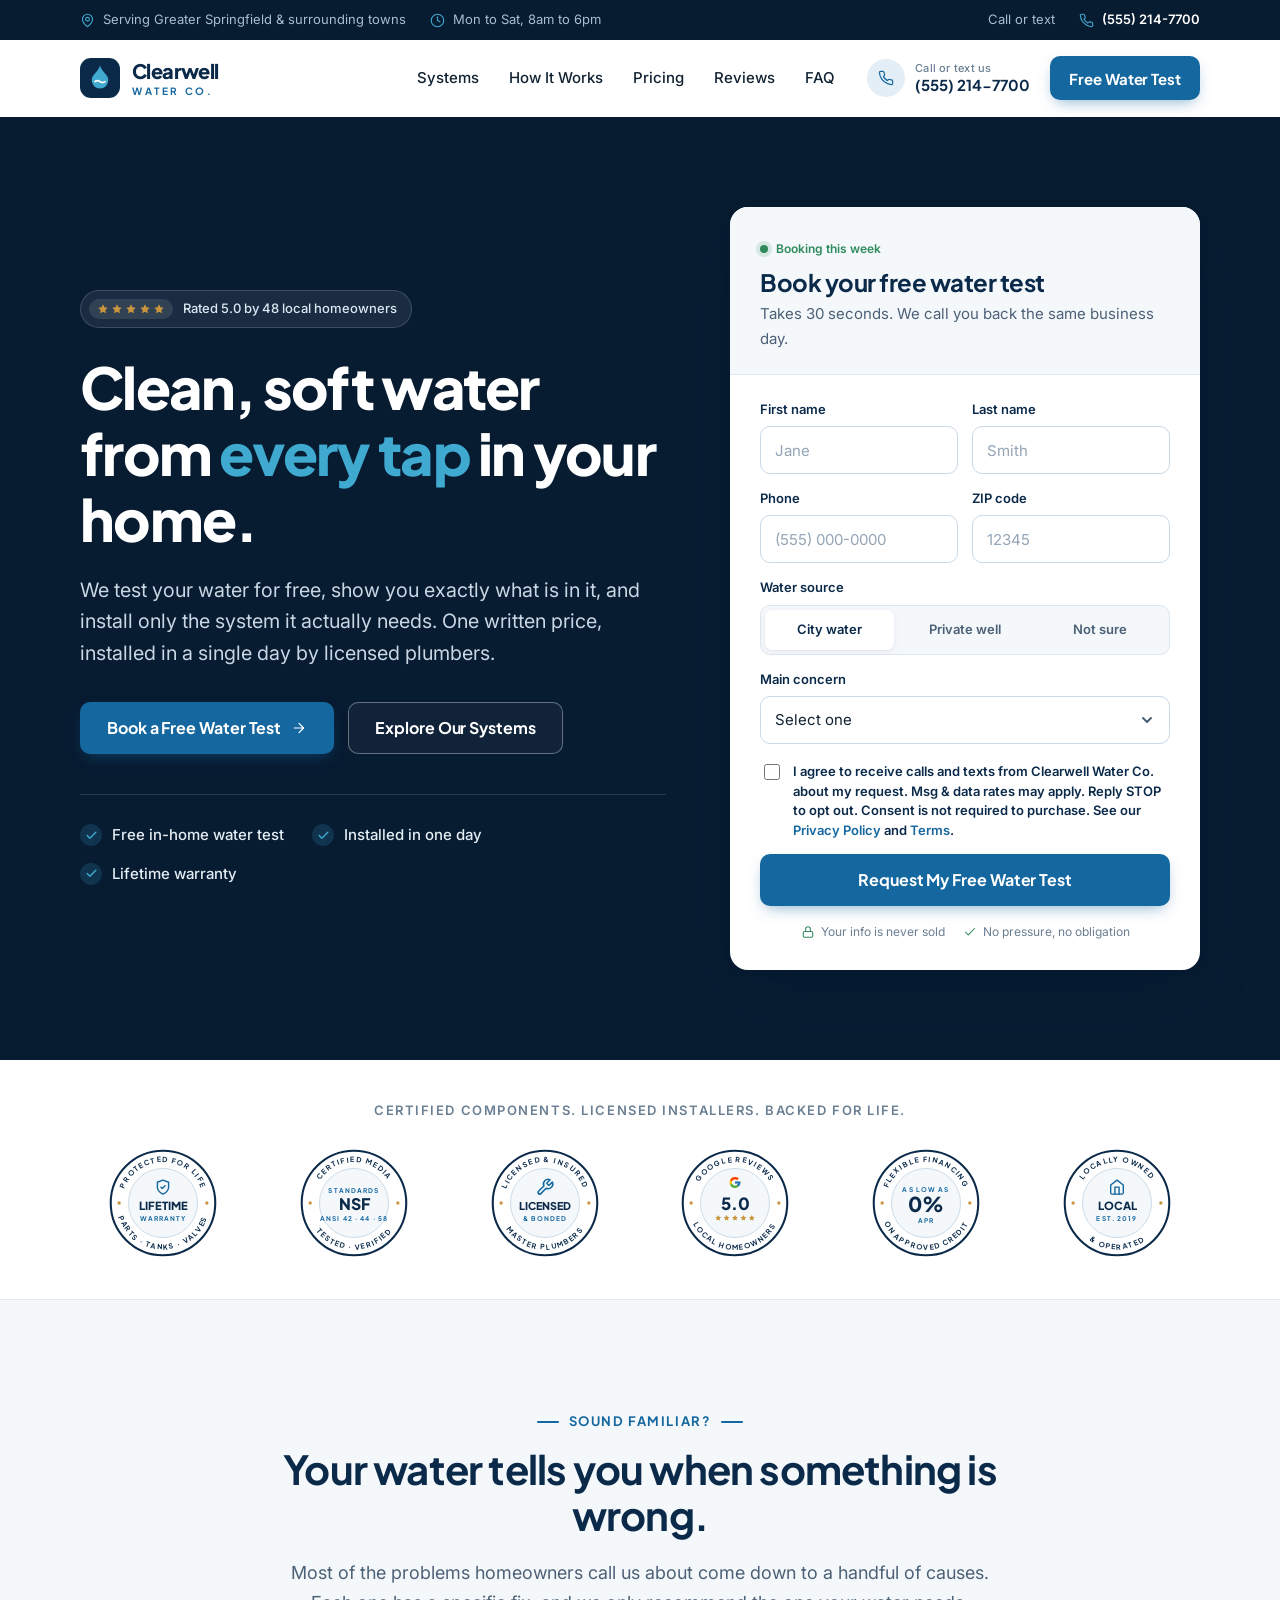
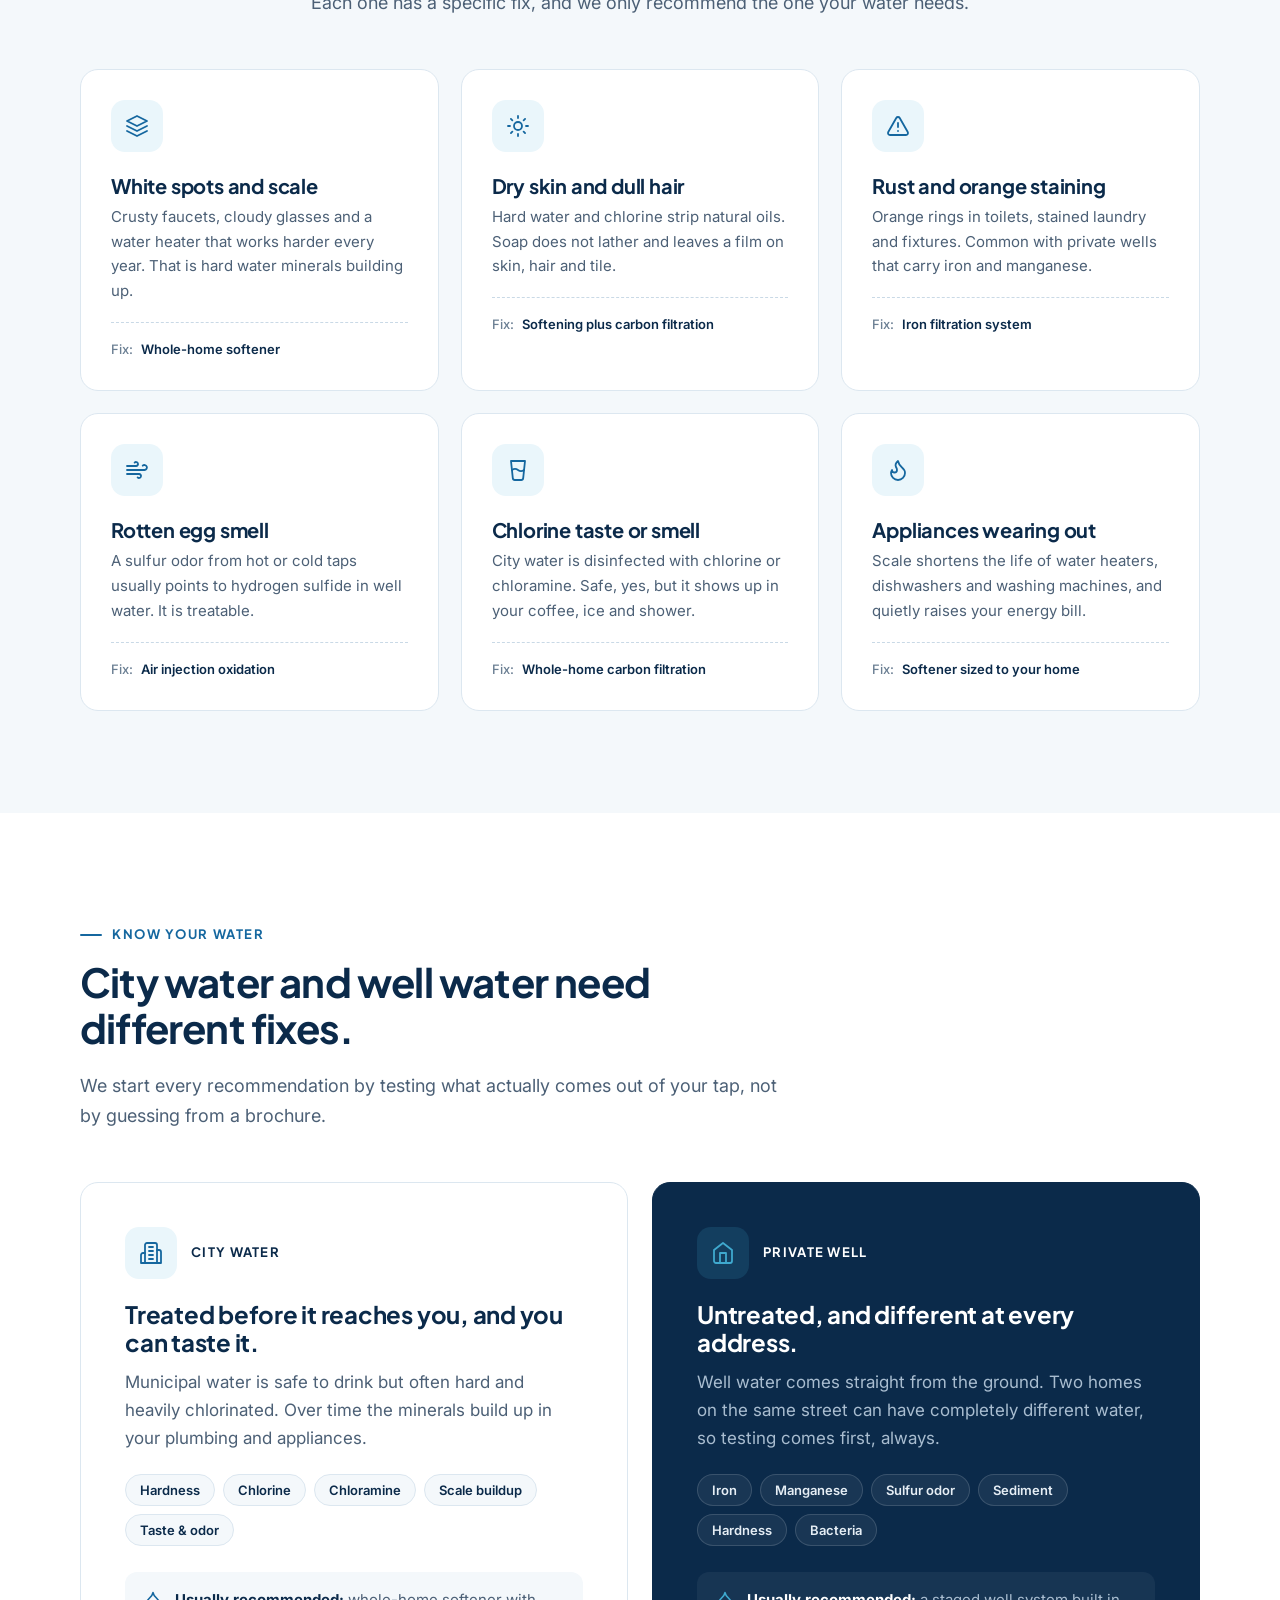
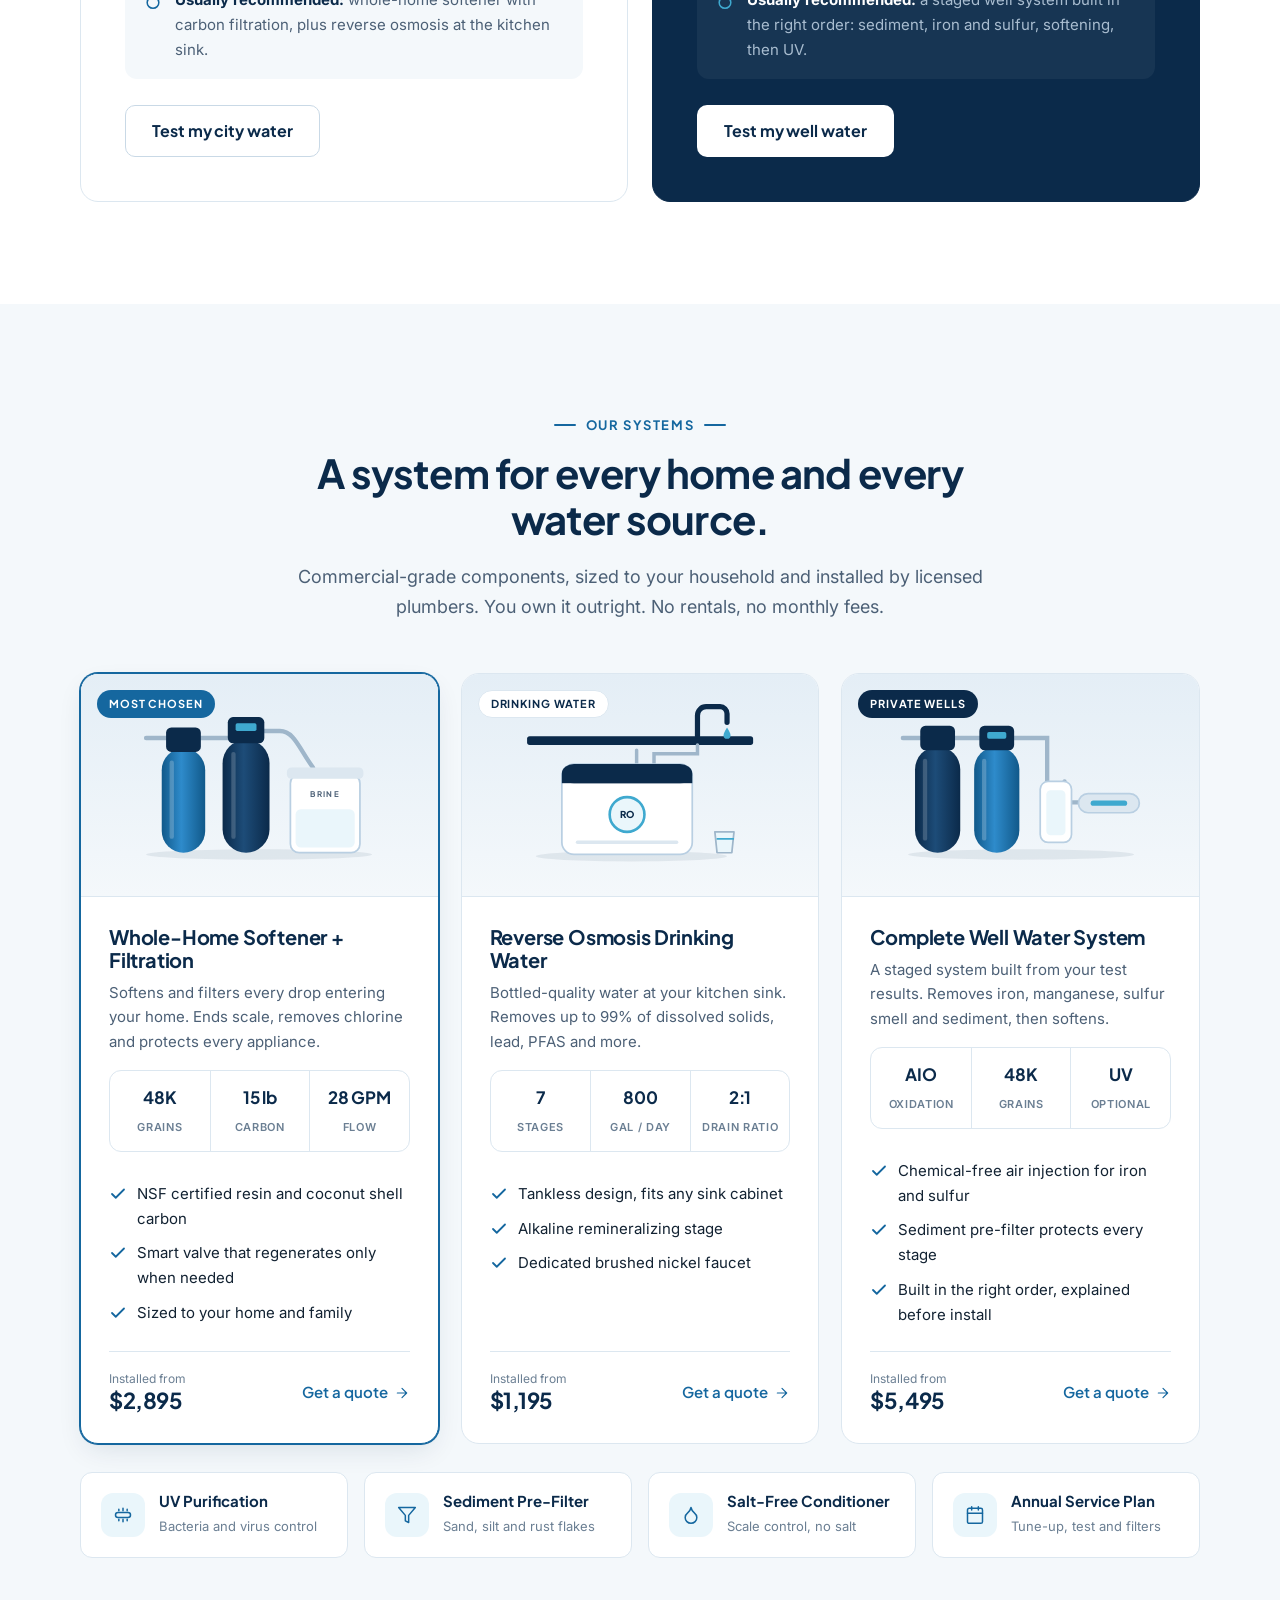
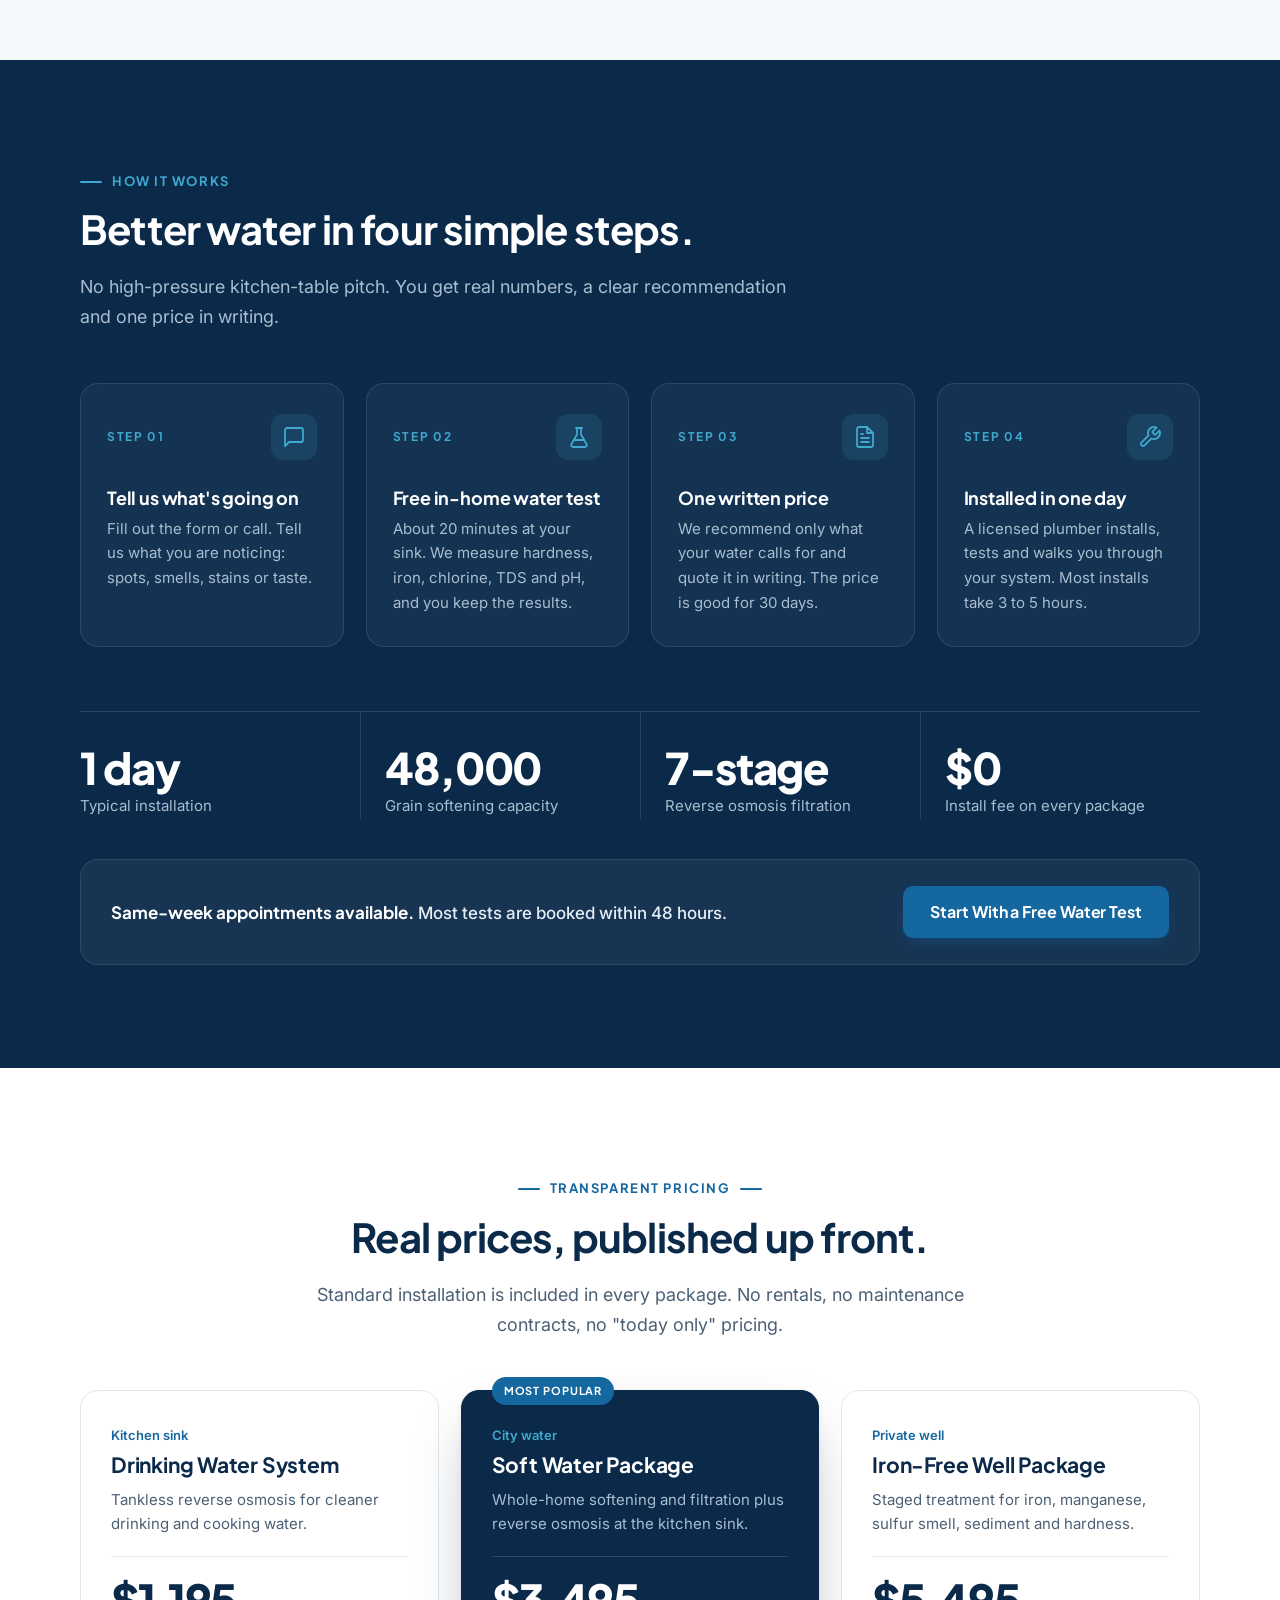
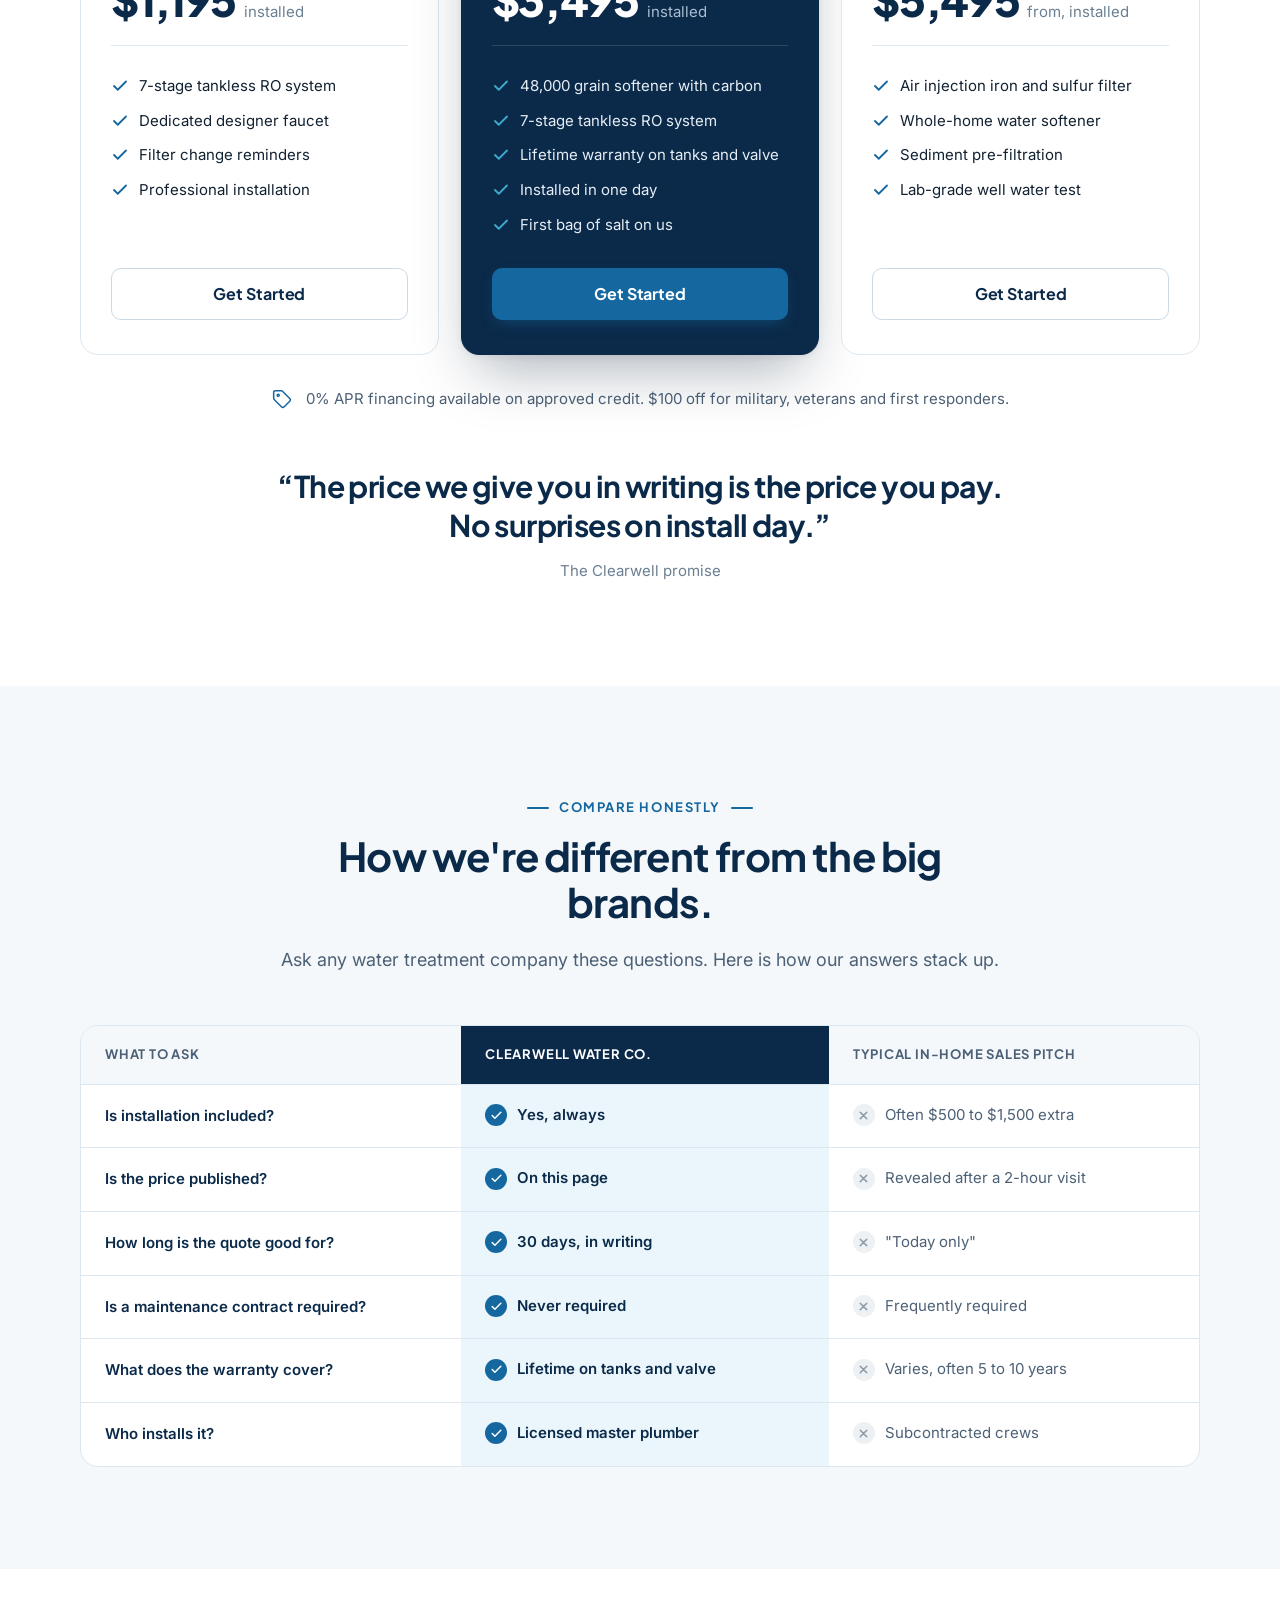
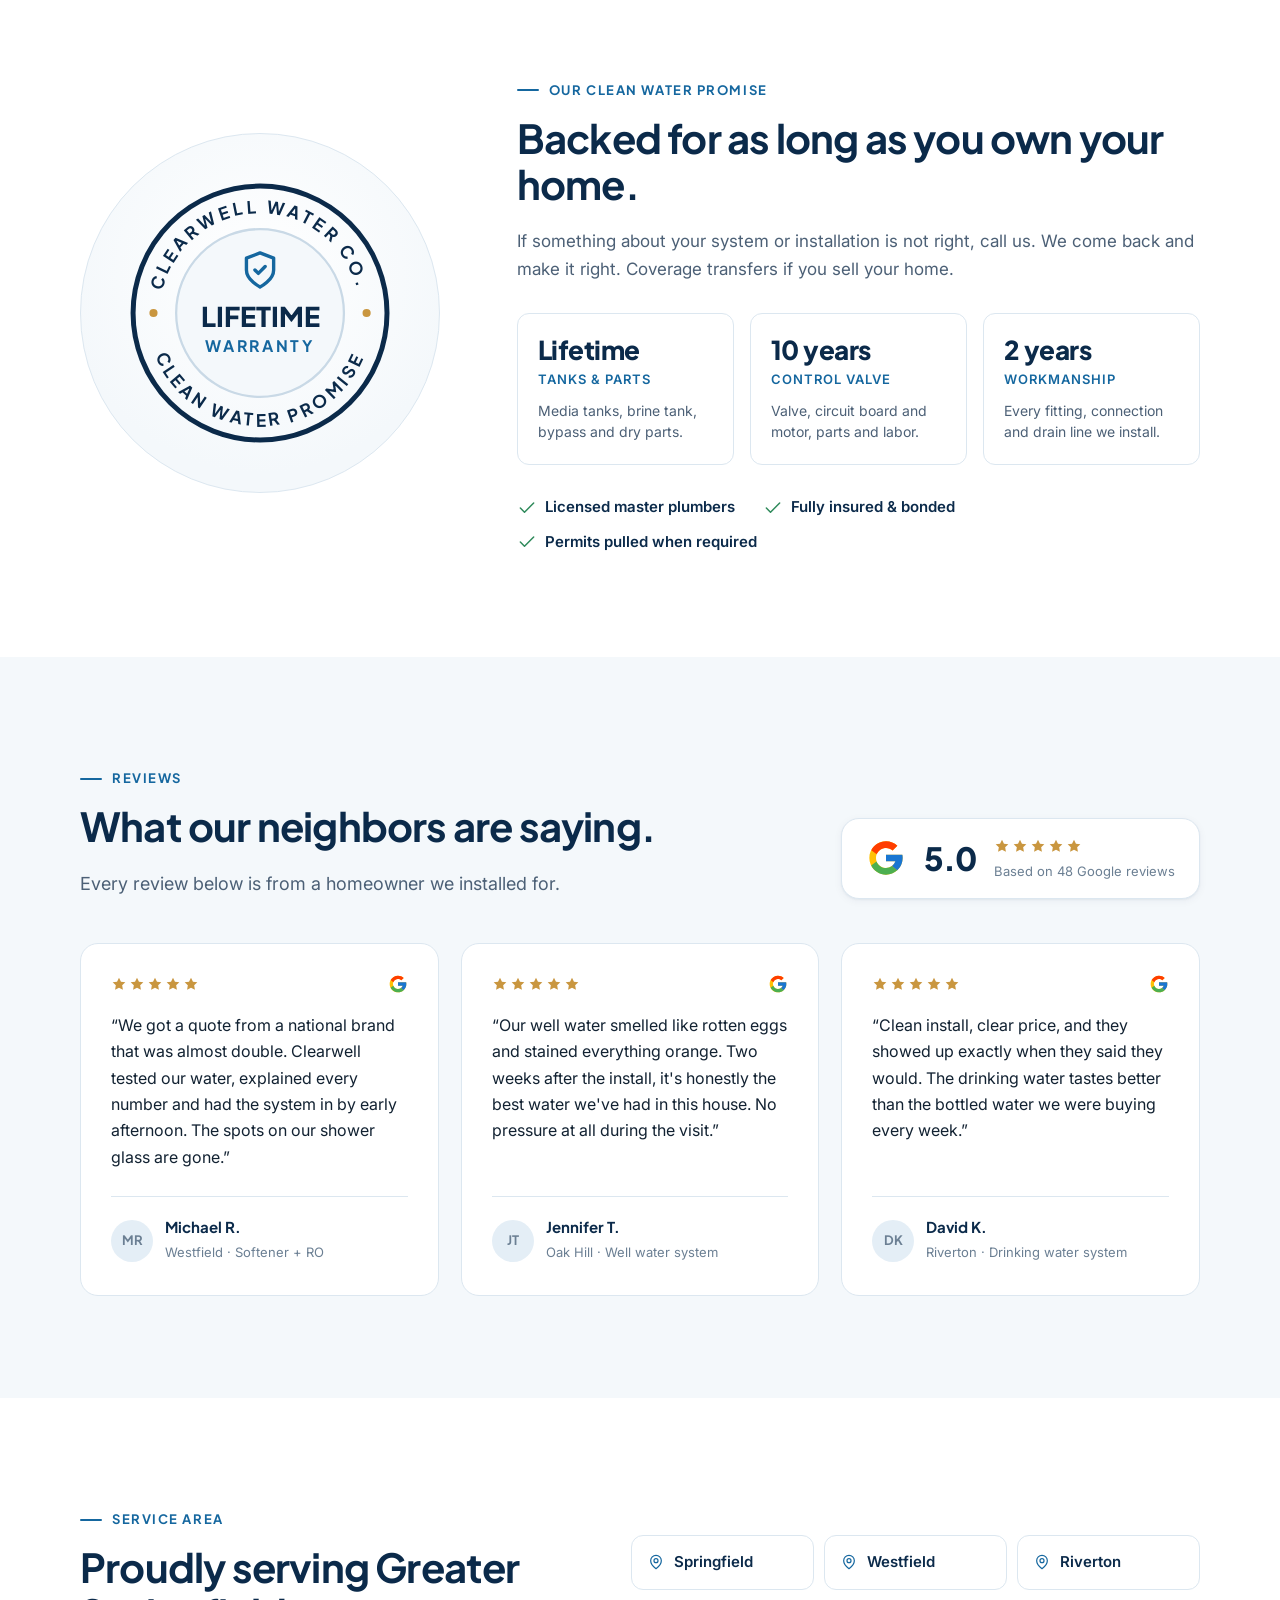
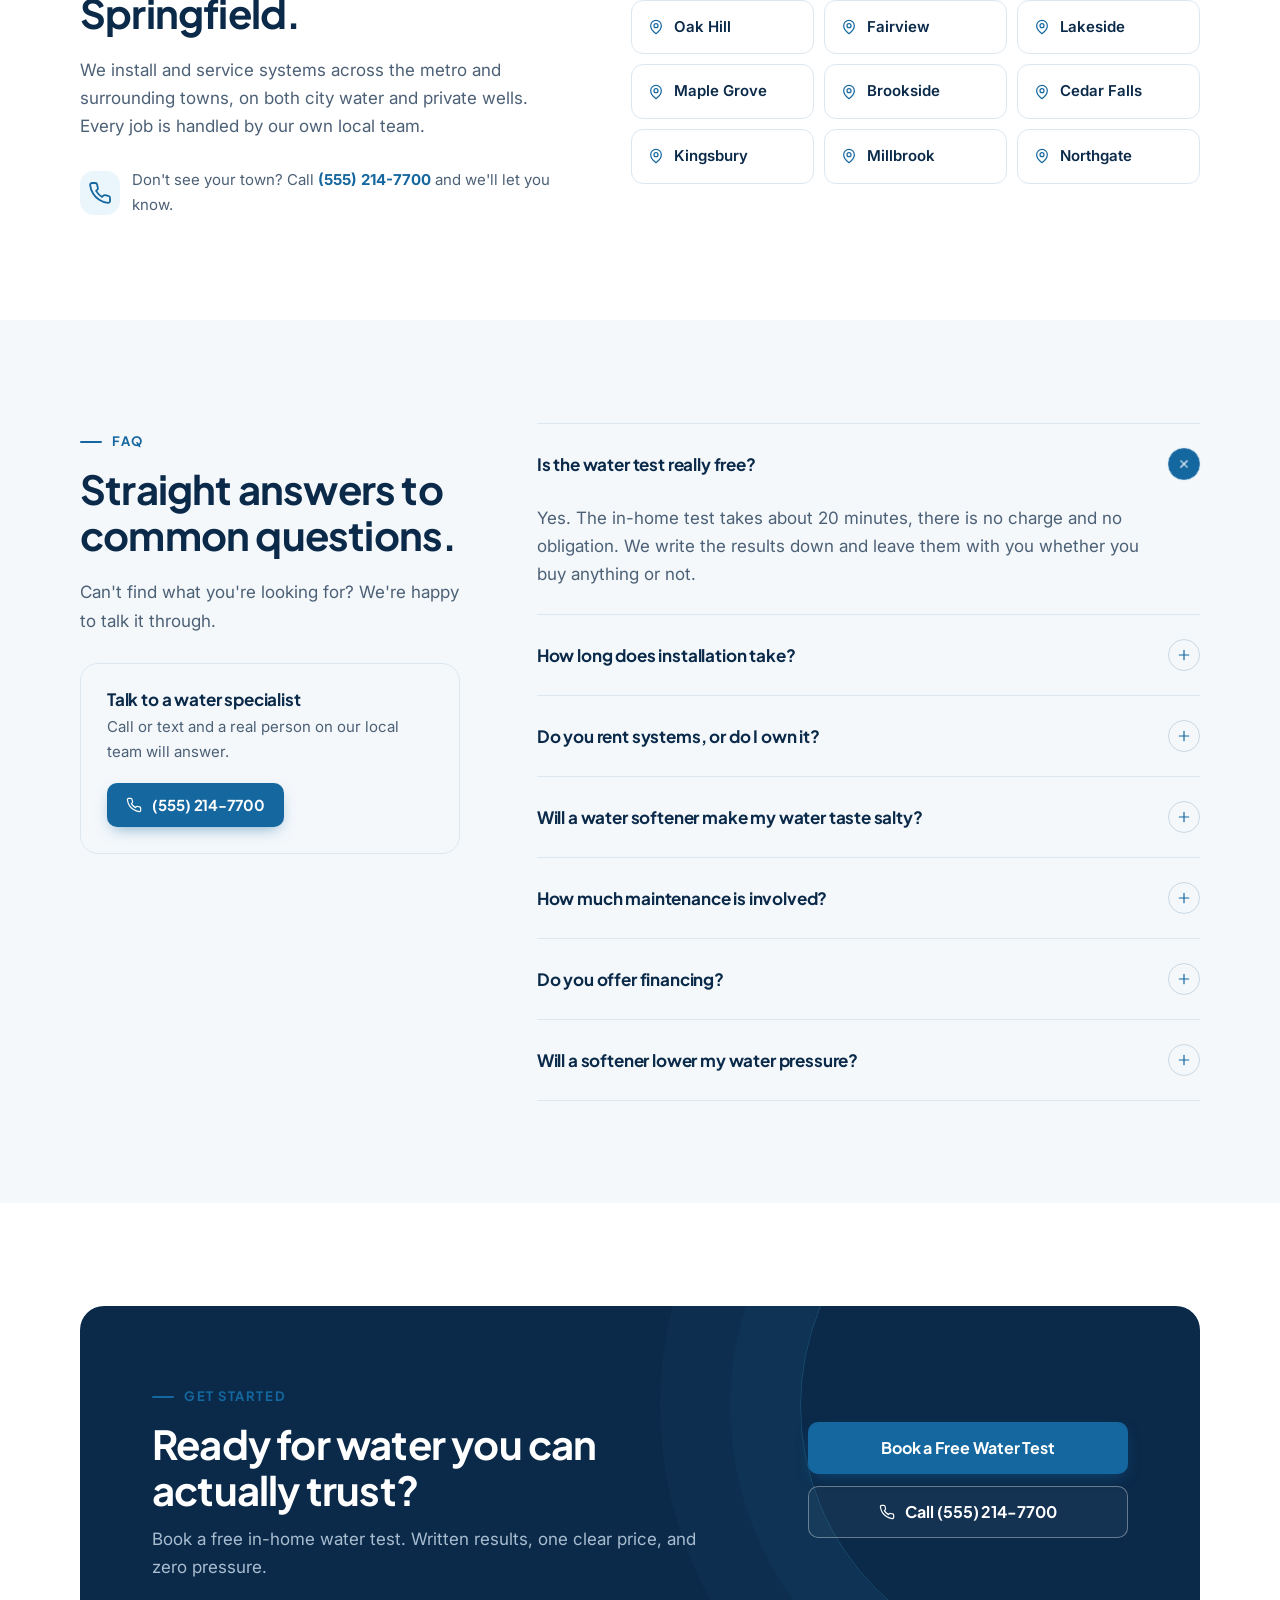
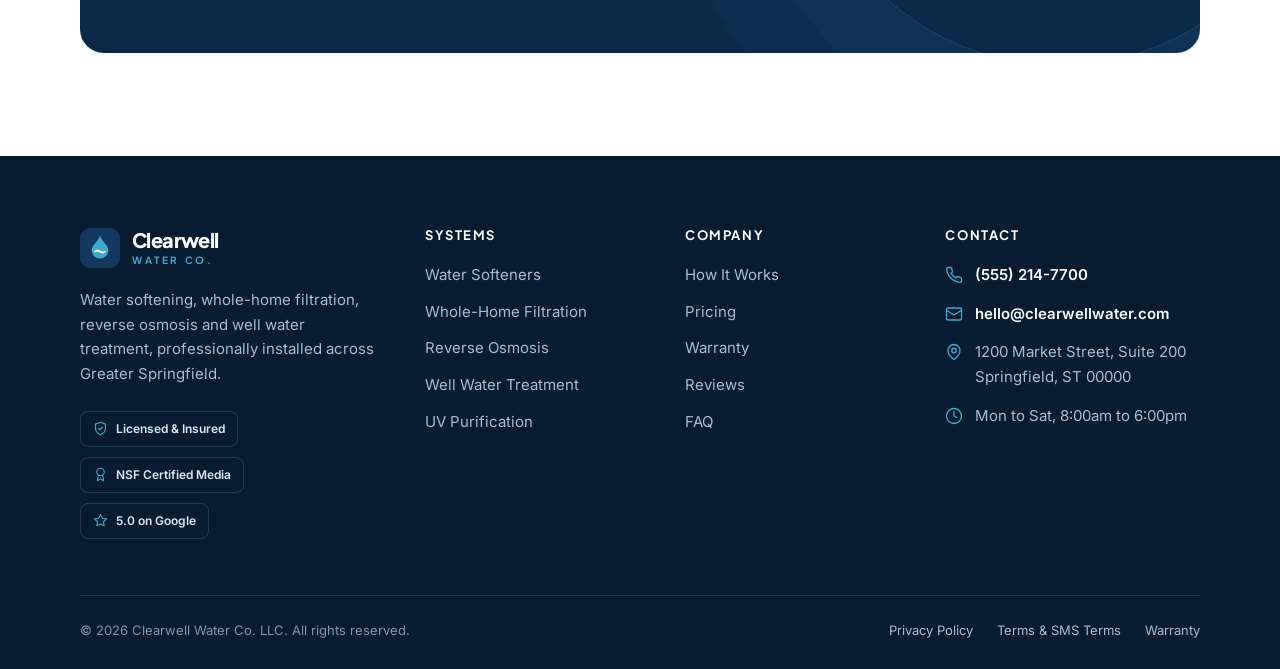
==== index.html @ 47262cfd "Initial build: water filtration company website Homepage with video background hero and lead form, c" ====
<!doctype html>
<html lang="en">
<head>
  <meta charset="utf-8">
  <meta name="viewport" content="width=device-width, initial-scale=1">
  <title>Clearwell Water Co. | Water Softeners &amp; Filtration in Greater Springfield</title>
  <meta name="description" content="Water softeners, whole-home filtration, reverse osmosis and well water treatment for Greater Springfield homes. Free in-home water test, one written price, installed in one day by licensed plumbers.">
  <meta name="theme-color" content="#0B2A4A">
  <link rel="icon" href="assets/img/favicon.svg" type="image/svg+xml">
  <meta property="og:title" content="Clearwell Water Co. | Clean, soft water for every tap">
  <meta property="og:description" content="Free in-home water test. One written price. Installed in one day by licensed plumbers.">
  <meta property="og:type" content="website">
  <link rel="preconnect" href="https://fonts.googleapis.com">
  <link rel="preconnect" href="https://fonts.gstatic.com" crossorigin>
  <link href="https://fonts.googleapis.com/css2?family=Inter:wght@400;500;600&family=Plus+Jakarta+Sans:wght@600;700;800&display=swap" rel="stylesheet">
  <link rel="preload" as="video" href="assets/video/hero.mp4" type="video/mp4">
  <link rel="stylesheet" href="assets/css/styles.css">
  <script type="application/ld+json">
  {
    "@context": "https://schema.org",
    "@type": "HomeAndConstructionBusiness",
    "name": "Clearwell Water Co.",
    "telephone": "+1-555-214-7700",
    "email": "hello@clearwellwater.com",
    "areaServed": "Greater Springfield",
    "openingHours": "Mo-Sa 08:00-18:00",
    "aggregateRating": { "@type": "AggregateRating", "ratingValue": "5.0", "reviewCount": "48" }
  }
  </script>
</head>
<body class="has-mobile-bar">

<!-- Icon sprite -->
<svg width="0" height="0" style="position:absolute" aria-hidden="true">
  <defs>
    <path id="arc-top" d="M 16 60 A 44 44 0 0 1 104 60"/>
    <path id="arc-bot" d="M 10 60 A 50 50 0 0 0 110 60"/>
    <linearGradient id="g-navy" x1="0" x2="1"><stop offset="0" stop-color="#0B2A4A"/><stop offset=".45" stop-color="#1D4C78"/><stop offset="1" stop-color="#0B2A4A"/></linearGradient>
    <linearGradient id="g-blue" x1="0" x2="1"><stop offset="0" stop-color="#11598A"/><stop offset=".45" stop-color="#2E8BCB"/><stop offset="1" stop-color="#11598A"/></linearGradient>
  </defs>
  <symbol id="i-phone" viewBox="0 0 24 24"><path d="M22 16.92v3a2 2 0 0 1-2.18 2 19.79 19.79 0 0 1-8.63-3.07 19.5 19.5 0 0 1-6-6 19.79 19.79 0 0 1-3.07-8.67A2 2 0 0 1 4.11 2h3a2 2 0 0 1 2 1.72c.13.96.36 1.9.7 2.81a2 2 0 0 1-.45 2.11L8.09 9.91a16 16 0 0 0 6 6l1.27-1.27a2 2 0 0 1 2.11-.45c.91.34 1.85.57 2.81.7A2 2 0 0 1 22 16.92z"/></symbol>
  <symbol id="i-check" viewBox="0 0 24 24"><path d="M20 6 9 17l-5-5"/></symbol>
  <symbol id="i-x" viewBox="0 0 24 24"><path d="M18 6 6 18M6 6l12 12"/></symbol>
  <symbol id="i-plus" viewBox="0 0 24 24"><path d="M12 5v14M5 12h14"/></symbol>
  <symbol id="i-arrow" viewBox="0 0 24 24"><path d="M5 12h14M12 5l7 7-7 7"/></symbol>
  <symbol id="i-menu" viewBox="0 0 24 24"><path d="M4 7h16M4 12h16M4 17h16"/></symbol>
  <symbol id="i-shield" viewBox="0 0 24 24"><path d="M12 22s8-4 8-10V5l-8-3-8 3v7c0 6 8 10 8 10z"/><path d="m9 12 2 2 4-4"/></symbol>
  <symbol id="i-lock" viewBox="0 0 24 24"><rect x="4" y="11" width="16" height="10" rx="2"/><path d="M8 11V7a4 4 0 0 1 8 0v4"/></symbol>
  <symbol id="i-droplet" viewBox="0 0 24 24"><path d="M12 22a7 7 0 0 0 7-7c0-2-1-3.9-3-5.5s-3.5-4-4-6.5c-.5 2.5-2 4.9-4 6.5S5 13 5 15a7 7 0 0 0 7 7z"/></symbol>
  <symbol id="i-star" viewBox="0 0 24 24"><path d="M12 2.5l2.94 5.96 6.56.95-4.75 4.63 1.12 6.54L12 17.5l-5.87 3.08 1.12-6.54L2.5 9.41l6.56-.95L12 2.5z"/></symbol>
  <symbol id="i-pin" viewBox="0 0 24 24"><path d="M20 10c0 6-8 12-8 12s-8-6-8-12a8 8 0 0 1 16 0z"/><circle cx="12" cy="10" r="3"/></symbol>
  <symbol id="i-clock" viewBox="0 0 24 24"><circle cx="12" cy="12" r="10"/><path d="M12 6v6l4 2"/></symbol>
  <symbol id="i-mail" viewBox="0 0 24 24"><rect x="2" y="4" width="20" height="16" rx="2"/><path d="m22 7-8.97 5.7a1.94 1.94 0 0 1-2.06 0L2 7"/></symbol>
  <symbol id="i-layers" viewBox="0 0 24 24"><path d="m12 2 10 5-10 5L2 7l10-5z"/><path d="m2 17 10 5 10-5"/><path d="m2 12 10 5 10-5"/></symbol>
  <symbol id="i-sun" viewBox="0 0 24 24"><circle cx="12" cy="12" r="4"/><path d="M12 2v2M12 20v2M4.93 4.93l1.41 1.41M17.66 17.66l1.41 1.41M2 12h2M20 12h2M6.34 17.66l-1.41 1.41M19.07 4.93l-1.41 1.41"/></symbol>
  <symbol id="i-alert" viewBox="0 0 24 24"><path d="m21.73 18-8-14a2 2 0 0 0-3.48 0l-8 14A2 2 0 0 0 4 21h16a2 2 0 0 0 1.73-3z"/><path d="M12 9v4M12 17h.01"/></symbol>
  <symbol id="i-wind" viewBox="0 0 24 24"><path d="M17.7 7.7a2.5 2.5 0 1 1 1.8 4.3H2"/><path d="M9.6 4.6A2 2 0 1 1 11 8H2"/><path d="M12.6 19.4A2 2 0 1 0 14 16H2"/></symbol>
  <symbol id="i-glass" viewBox="0 0 24 24"><path d="M15.2 22H8.8a2 2 0 0 1-2-1.79L5 3h14l-1.81 17.21A2 2 0 0 1 15.2 22z"/><path d="M6 12a5 5 0 0 1 6 0 5 5 0 0 0 6 0"/></symbol>
  <symbol id="i-flame" viewBox="0 0 24 24"><path d="M8.5 14.5A2.5 2.5 0 0 0 11 12c0-1.38-.5-2-1-3-1.07-2.14-.22-4.05 2-6 .5 2.5 2 4.9 4 6.5 2 1.6 3 3.5 3 5.5a7 7 0 1 1-14 0c0-1.15.43-2.29 1-3a2.5 2.5 0 0 0 2.5 2.5z"/></symbol>
  <symbol id="i-building" viewBox="0 0 24 24"><path d="M6 22V4a2 2 0 0 1 2-2h8a2 2 0 0 1 2 2v18z"/><path d="M6 12H4a2 2 0 0 0-2 2v8h4M18 9h2a2 2 0 0 1 2 2v11h-4"/><path d="M10 6h4M10 10h4M10 14h4M10 18h4"/></symbol>
  <symbol id="i-home" viewBox="0 0 24 24"><path d="m3 9 9-7 9 7v11a2 2 0 0 1-2 2H5a2 2 0 0 1-2-2z"/><path d="M9 22V12h6v10"/></symbol>
  <symbol id="i-flask" viewBox="0 0 24 24"><path d="M9 3h6M10 3v6.5L4.5 19a2 2 0 0 0 1.7 3h11.6a2 2 0 0 0 1.7-3L14 9.5V3"/><path d="M7 15h10"/></symbol>
  <symbol id="i-file" viewBox="0 0 24 24"><path d="M14 2H6a2 2 0 0 0-2 2v16a2 2 0 0 0 2 2h12a2 2 0 0 0 2-2V8z"/><path d="M14 2v6h6M16 13H8M16 17H8M10 9H8"/></symbol>
  <symbol id="i-wrench" viewBox="0 0 24 24"><path d="M14.7 6.3a1 1 0 0 0 0 1.4l1.6 1.6a1 1 0 0 0 1.4 0l3.77-3.77a6 6 0 0 1-7.94 7.94l-6.91 6.91a2.12 2.12 0 0 1-3-3l6.91-6.91a6 6 0 0 1 7.94-7.94l-3.76 3.76z"/></symbol>
  <symbol id="i-chat" viewBox="0 0 24 24"><path d="M21 15a2 2 0 0 1-2 2H7l-4 4V5a2 2 0 0 1 2-2h14a2 2 0 0 1 2 2z"/></symbol>
  <symbol id="i-uv" viewBox="0 0 24 24"><rect x="3" y="9" width="18" height="6" rx="3"/><path d="M7 5v2M12 4v3M17 5v2M7 17v2M12 17v3M17 17v2"/></symbol>
  <symbol id="i-filter" viewBox="0 0 24 24"><path d="M22 3H2l8 9.46V19l4 2v-8.54L22 3z"/></symbol>
  <symbol id="i-calendar" viewBox="0 0 24 24"><rect x="3" y="4" width="18" height="18" rx="2"/><path d="M16 2v4M8 2v4M3 10h18"/></symbol>
  <symbol id="i-tag" viewBox="0 0 24 24"><path d="M12.59 2.59A2 2 0 0 0 11.17 2H4a2 2 0 0 0-2 2v7.17a2 2 0 0 0 .59 1.42l8.7 8.7a2.43 2.43 0 0 0 3.42 0l6.58-6.58a2.43 2.43 0 0 0 0-3.42z"/><circle cx="7.5" cy="7.5" r="1.2"/></symbol>
  <symbol id="i-award" viewBox="0 0 24 24"><circle cx="12" cy="8" r="6"/><path d="M15.48 12.89 17 22l-5-3-5 3 1.52-9.11"/></symbol>
  <symbol id="g-logo" viewBox="0 0 48 48"><path fill="#FFC107" d="M43.6 20.08H42V20H24v8h11.3c-1.65 4.66-6.08 8-11.3 8-6.63 0-12-5.37-12-12s5.37-12 12-12c3.06 0 5.84 1.15 7.96 3.04l5.66-5.66C34.05 6.05 29.27 4 24 4 12.95 4 4 12.95 4 24s8.95 20 20 20 20-8.95 20-20c0-1.34-.14-2.65-.39-3.92z"/><path fill="#FF3D00" d="m6.31 14.69 6.57 4.82C14.66 15.11 18.96 12 24 12c3.06 0 5.84 1.15 7.96 3.04l5.66-5.66C34.05 6.05 29.27 4 24 4 16.32 4 9.66 8.34 6.31 14.69z"/><path fill="#4CAF50" d="M24 44c5.17 0 9.86-1.98 13.41-5.19l-6.19-5.24A11.91 11.91 0 0 1 24 36c-5.2 0-9.62-3.32-11.28-7.95l-6.52 5.03C9.5 39.56 16.23 44 24 44z"/><path fill="#1976D2" d="M43.6 20.08H42V20H24v8h11.3a12.04 12.04 0 0 1-4.09 5.57l6.19 5.24C36.97 39.2 44 34 44 24c0-1.34-.14-2.65-.39-3.92z"/></symbol>
</svg>

<a class="skip-link" href="#main">Skip to content</a>

<!-- Top bar -->
<div class="topbar">
  <div class="wrap">
    <div class="topbar-items">
      <span class="topbar-item"><svg class="icon"><use href="#i-pin"/></svg>Serving Greater Springfield &amp; surrounding towns</span>
      <span class="topbar-item hide-sm"><svg class="icon"><use href="#i-clock"/></svg>Mon to Sat, 8am to 6pm</span>
    </div>
    <div class="topbar-items">
      <span class="topbar-item hide-sm">Call or text</span>
      <a class="topbar-item" href="tel:+15552147700"><svg class="icon"><use href="#i-phone"/></svg>(555) 214-7700</a>
    </div>
  </div>
</div>

<!-- Header -->
<header class="header">
  <div class="wrap">
    <a class="logo" href="index.html" aria-label="Clearwell Water Co. home">
      <svg class="logo-mark" viewBox="0 0 40 40" aria-hidden="true"><rect width="40" height="40" rx="11" fill="#0B2A4A"/><path d="M20 7.5c-1 3.3-3.2 6.1-5.5 8.4-1.8 1.9-2.8 4-2.8 6.4a8.3 8.3 0 0 0 16.6 0c0-2.4-1-4.5-2.8-6.4-2.3-2.3-4.5-5.1-5.5-8.4z" fill="#3FA9CF"/><path d="M15 23.6c1.7-1.2 3.4-1.2 5 0s3.4 1.2 5 0" fill="none" stroke="#fff" stroke-width="1.8" stroke-linecap="round"/></svg>
      <span class="logo-text"><span class="logo-name">Clearwell</span><span class="logo-sub">WATER CO.</span></span>
    </a>
    <nav class="nav" aria-label="Primary">
      <a href="#systems">Systems</a>
      <a href="#process">How It Works</a>
      <a href="#pricing">Pricing</a>
      <a href="#reviews">Reviews</a>
      <a href="#faq">FAQ</a>
      <a class="btn btn-primary btn-sm" href="#quote" hidden data-mobile-only>Book a Free Water Test</a>
    </nav>
    <div class="header-actions">
      <a class="header-phone" href="tel:+15552147700">
        <span class="header-phone-icon"><svg class="icon icon-sm"><use href="#i-phone"/></svg></span>
        <span class="header-phone-text"><small>Call or text us</small><strong>(555) 214-7700</strong></span>
      </a>
      <a class="btn btn-primary btn-sm" href="#quote">Free Water Test</a>
    </div>
    <button class="menu-toggle" type="button" aria-label="Open menu" aria-expanded="false"><svg class="icon"><use href="#i-menu"/></svg></button>
  </div>
</header>

<main id="main">

  <!-- Hero -->
  <section class="hero" aria-labelledby="hero-title">
    <video class="hero-video" autoplay muted loop playsinline preload="auto" aria-hidden="true">
      <source src="assets/video/hero.mp4" type="video/mp4">
    </video>
    <div class="wrap">
      <div class="hero-copy">
        <div class="hero-badge">
          <span class="stars"><svg class="icon icon-fill"><use href="#i-star"/></svg><svg class="icon icon-fill"><use href="#i-star"/></svg><svg class="icon icon-fill"><use href="#i-star"/></svg><svg class="icon icon-fill"><use href="#i-star"/></svg><svg class="icon icon-fill"><use href="#i-star"/></svg></span>
          Rated 5.0 by 48 local homeowners
        </div>
        <h1 id="hero-title">Clean, soft water from <span>every tap</span> in your home.</h1>
        <p class="hero-lead">We test your water for free, show you exactly what is in it, and install only the system it actually needs. One written price, installed in a single day by licensed plumbers.</p>
        <div class="hero-actions">
          <a class="btn btn-primary" href="#quote">Book a Free Water Test <svg class="icon icon-sm"><use href="#i-arrow"/></svg></a>
          <a class="btn btn-ghost-light" href="#systems">Explore Our Systems</a>
        </div>
        <ul class="hero-points">
          <li><span class="tick"><svg class="icon"><use href="#i-check"/></svg></span>Free in-home water test</li>
          <li><span class="tick"><svg class="icon"><use href="#i-check"/></svg></span>Installed in one day</li>
          <li><span class="tick"><svg class="icon"><use href="#i-check"/></svg></span>Lifetime warranty</li>
        </ul>
      </div>

      <div class="form-card" id="quote">
        <div class="form-card-head">
          <div class="form-card-tag">Booking this week</div>
          <h2>Book your free water test</h2>
          <p>Takes 30 seconds. We call you back the same business day.</p>
        </div>
        <div class="form-card-body">
          <form data-lead-form novalidate>
            <div class="form-grid">
              <div class="field">
                <label for="f-first">First name</label>
                <input id="f-first" name="first_name" type="text" autocomplete="given-name" placeholder="Jane" required>
              </div>
              <div class="field">
                <label for="f-last">Last name</label>
                <input id="f-last" name="last_name" type="text" autocomplete="family-name" placeholder="Smith" required>
              </div>
              <div class="field">
                <label for="f-phone">Phone</label>
                <input id="f-phone" name="phone" type="tel" autocomplete="tel" placeholder="(555) 000-0000" required>
              </div>
              <div class="field">
                <label for="f-zip">ZIP code</label>
                <input id="f-zip" name="zip" type="text" inputmode="numeric" autocomplete="postal-code" pattern="[0-9]{5}" maxlength="5" placeholder="12345" required>
              </div>
              <div class="field full">
                <span class="label" id="source-label">Water source</span>
                <div class="segmented" role="radiogroup" aria-labelledby="source-label">
                  <input type="radio" id="src-city" name="water_source" value="city" checked><label for="src-city">City water</label>
                  <input type="radio" id="src-well" name="water_source" value="well"><label for="src-well">Private well</label>
                  <input type="radio" id="src-unsure" name="water_source" value="unsure"><label for="src-unsure">Not sure</label>
                </div>
              </div>
              <div class="field full">
                <label for="f-concern">Main concern</label>
                <select id="f-concern" name="concern" required>
                  <option value="" selected disabled>Select one</option>
                  <option>Hard water, scale or spotting</option>
                  <option>Chlorine taste or smell</option>
                  <option>Rust, iron or staining</option>
                  <option>Rotten egg or sulfur smell</option>
                  <option>Better drinking water</option>
                  <option>General water quality</option>
                  <option>Not sure yet</option>
                </select>
              </div>
              <div class="field full">
                <label class="consent">
                  <input type="checkbox" name="sms_consent">
                  <span>I agree to receive calls and texts from Clearwell Water Co. about my request. Msg &amp; data rates may apply. Reply STOP to opt out. Consent is not required to purchase. See our <a href="privacy.html">Privacy Policy</a> and <a href="terms.html">Terms</a>.</span>
                </label>
              </div>
              <div class="field full">
                <button class="btn btn-primary btn-block" type="submit">Request My Free Water Test</button>
              </div>
            </div>
            <div class="form-foot">
              <span><svg class="icon"><use href="#i-lock"/></svg>Your info is never sold</span>
              <span><svg class="icon"><use href="#i-check"/></svg>No pressure, no obligation</span>
            </div>
          </form>
        </div>
        <div class="form-success" role="status" aria-live="polite">
          <div class="icon-wrap"><svg class="icon icon-lg"><use href="#i-check"/></svg></div>
          <h3>Request received</h3>
          <p>Thanks. A Clearwell specialist will call you today to schedule your free water test. Need us sooner? Call <a href="tel:+15552147700">(555) 214-7700</a>.</p>
        </div>
      </div>
    </div>
  </section>

  <!-- Trust seals -->
  <section class="trust" aria-label="Certifications and guarantees">
    <div class="wrap">
      <p class="trust-label">Certified components. Licensed installers. Backed for life.</p>
      <div class="seals">

        <svg class="seal" viewBox="0 0 120 120" role="img" aria-label="Lifetime warranty">
          <circle class="ring-outer" cx="60" cy="60" r="56"/><circle class="core" cx="60" cy="60" r="37"/><circle class="ring-inner" cx="60" cy="60" r="37"/>
          <text class="ring-text"><textPath href="#arc-top" startOffset="50%" text-anchor="middle">PROTECTED FOR LIFE</textPath></text>
          <text class="ring-text"><textPath href="#arc-bot" startOffset="50%" text-anchor="middle">PARTS · TANKS · VALVES</textPath></text>
          <circle class="gold" cx="13" cy="60" r="1.8"/><circle class="gold" cx="107" cy="60" r="1.8"/>
          <use href="#i-shield" x="51" y="34" width="18" height="18" fill="none" stroke="#15679F" stroke-width="2" stroke-linecap="round" stroke-linejoin="round"/>
          <text class="big" x="60" y="68" font-size="12" text-anchor="middle">LIFETIME</text>
          <text class="small" x="60" y="79" text-anchor="middle">WARRANTY</text>
        </svg>

        <svg class="seal" viewBox="0 0 120 120" role="img" aria-label="NSF/ANSI certified components">
          <circle class="ring-outer" cx="60" cy="60" r="56"/><circle class="core" cx="60" cy="60" r="37"/><circle class="ring-inner" cx="60" cy="60" r="37"/>
          <text class="ring-text"><textPath href="#arc-top" startOffset="50%" text-anchor="middle">CERTIFIED MEDIA</textPath></text>
          <text class="ring-text"><textPath href="#arc-bot" startOffset="50%" text-anchor="middle">TESTED · VERIFIED</textPath></text>
          <circle class="gold" cx="13" cy="60" r="1.8"/><circle class="gold" cx="107" cy="60" r="1.8"/>
          <text class="small" x="60" y="49" text-anchor="middle">STANDARDS</text>
          <text class="big" x="60" y="67" font-size="17" text-anchor="middle">NSF</text>
          <text class="small" x="60" y="79" text-anchor="middle" font-size="6.4">ANSI 42 · 44 · 58</text>
        </svg>

        <svg class="seal" viewBox="0 0 120 120" role="img" aria-label="Licensed and insured installers">
          <circle class="ring-outer" cx="60" cy="60" r="56"/><circle class="core" cx="60" cy="60" r="37"/><circle class="ring-inner" cx="60" cy="60" r="37"/>
          <text class="ring-text"><textPath href="#arc-top" startOffset="50%" text-anchor="middle">LICENSED &amp; INSURED</textPath></text>
          <text class="ring-text"><textPath href="#arc-bot" startOffset="50%" text-anchor="middle">MASTER PLUMBERS</textPath></text>
          <circle class="gold" cx="13" cy="60" r="1.8"/><circle class="gold" cx="107" cy="60" r="1.8"/>
          <use href="#i-wrench" x="50" y="33" width="20" height="20" fill="none" stroke="#15679F" stroke-width="2" stroke-linecap="round" stroke-linejoin="round"/>
          <text class="big" x="60" y="68" font-size="11.5" text-anchor="middle">LICENSED</text>
          <text class="small" x="60" y="79" text-anchor="middle">&amp; BONDED</text>
        </svg>

        <svg class="seal" viewBox="0 0 120 120" role="img" aria-label="5.0 star Google rating">
          <circle class="ring-outer" cx="60" cy="60" r="56"/><circle class="core" cx="60" cy="60" r="37"/><circle class="ring-inner" cx="60" cy="60" r="37"/>
          <text class="ring-text"><textPath href="#arc-top" startOffset="50%" text-anchor="middle">GOOGLE REVIEWS</textPath></text>
          <text class="ring-text"><textPath href="#arc-bot" startOffset="50%" text-anchor="middle">LOCAL HOMEOWNERS</textPath></text>
          <circle class="gold" cx="13" cy="60" r="1.8"/><circle class="gold" cx="107" cy="60" r="1.8"/>
          <use href="#g-logo" x="53" y="31" width="14" height="14"/>
          <text class="big" x="60" y="67" font-size="18" text-anchor="middle">5.0</text>
          <g fill="#C9963F"><use href="#i-star" x="38" y="72" width="8" height="8"/><use href="#i-star" x="47" y="72" width="8" height="8"/><use href="#i-star" x="56" y="72" width="8" height="8"/><use href="#i-star" x="65" y="72" width="8" height="8"/><use href="#i-star" x="74" y="72" width="8" height="8"/></g>
        </svg>

        <svg class="seal" viewBox="0 0 120 120" role="img" aria-label="0 percent financing available">
          <circle class="ring-outer" cx="60" cy="60" r="56"/><circle class="core" cx="60" cy="60" r="37"/><circle class="ring-inner" cx="60" cy="60" r="37"/>
          <text class="ring-text"><textPath href="#arc-top" startOffset="50%" text-anchor="middle">FLEXIBLE FINANCING</textPath></text>
          <text class="ring-text"><textPath href="#arc-bot" startOffset="50%" text-anchor="middle">ON APPROVED CREDIT</textPath></text>
          <circle class="gold" cx="13" cy="60" r="1.8"/><circle class="gold" cx="107" cy="60" r="1.8"/>
          <text class="small" x="60" y="48" text-anchor="middle">AS LOW AS</text>
          <text class="big" x="60" y="70" font-size="22" text-anchor="middle">0%</text>
          <text class="small" x="60" y="81" text-anchor="middle">APR</text>
        </svg>

        <svg class="seal" viewBox="0 0 120 120" role="img" aria-label="Locally owned and operated">
          <circle class="ring-outer" cx="60" cy="60" r="56"/><circle class="core" cx="60" cy="60" r="37"/><circle class="ring-inner" cx="60" cy="60" r="37"/>
          <text class="ring-text"><textPath href="#arc-top" startOffset="50%" text-anchor="middle">LOCALLY OWNED</textPath></text>
          <text class="ring-text"><textPath href="#arc-bot" startOffset="50%" text-anchor="middle">&amp; OPERATED</textPath></text>
          <circle class="gold" cx="13" cy="60" r="1.8"/><circle class="gold" cx="107" cy="60" r="1.8"/>
          <use href="#i-home" x="51" y="34" width="18" height="18" fill="none" stroke="#15679F" stroke-width="2" stroke-linecap="round" stroke-linejoin="round"/>
          <text class="big" x="60" y="68" font-size="12" text-anchor="middle">LOCAL</text>
          <text class="small" x="60" y="79" text-anchor="middle">EST. 2019</text>
        </svg>

      </div>
    </div>
  </section>

  <!-- Problems -->
  <section class="section section-fog" id="problems">
    <div class="wrap">
      <div class="section-head center reveal">
        <span class="eyebrow">Sound familiar?</span>
        <h2>Your water tells you when something is wrong.</h2>
        <p>Most of the problems homeowners call us about come down to a handful of causes. Each one has a specific fix, and we only recommend the one your water needs.</p>
      </div>
      <div class="grid-3">
        <article class="card reveal">
          <div class="icon-tile"><svg class="icon"><use href="#i-layers"/></svg></div>
          <h3>White spots and scale</h3>
          <p>Crusty faucets, cloudy glasses and a water heater that works harder every year. That is hard water minerals building up.</p>
          <div class="problem-fix"><span>Fix:</span> Whole-home softener</div>
        </article>
        <article class="card reveal">
          <div class="icon-tile"><svg class="icon"><use href="#i-sun"/></svg></div>
          <h3>Dry skin and dull hair</h3>
          <p>Hard water and chlorine strip natural oils. Soap does not lather and leaves a film on skin, hair and tile.</p>
          <div class="problem-fix"><span>Fix:</span> Softening plus carbon filtration</div>
        </article>
        <article class="card reveal">
          <div class="icon-tile"><svg class="icon"><use href="#i-alert"/></svg></div>
          <h3>Rust and orange staining</h3>
          <p>Orange rings in toilets, stained laundry and fixtures. Common with private wells that carry iron and manganese.</p>
          <div class="problem-fix"><span>Fix:</span> Iron filtration system</div>
        </article>
        <article class="card reveal">
          <div class="icon-tile"><svg class="icon"><use href="#i-wind"/></svg></div>
          <h3>Rotten egg smell</h3>
          <p>A sulfur odor from hot or cold taps usually points to hydrogen sulfide in well water. It is treatable.</p>
          <div class="problem-fix"><span>Fix:</span> Air injection oxidation</div>
        </article>
        <article class="card reveal">
          <div class="icon-tile"><svg class="icon"><use href="#i-glass"/></svg></div>
          <h3>Chlorine taste or smell</h3>
          <p>City water is disinfected with chlorine or chloramine. Safe, yes, but it shows up in your coffee, ice and shower.</p>
          <div class="problem-fix"><span>Fix:</span> Whole-home carbon filtration</div>
        </article>
        <article class="card reveal">
          <div class="icon-tile"><svg class="icon"><use href="#i-flame"/></svg></div>
          <h3>Appliances wearing out</h3>
          <p>Scale shortens the life of water heaters, dishwashers and washing machines, and quietly raises your energy bill.</p>
          <div class="problem-fix"><span>Fix:</span> Softener sized to your home</div>
        </article>
      </div>
    </div>
  </section>

  <!-- City vs well -->
  <section class="section" id="water-source">
    <div class="wrap">
      <div class="section-head reveal">
        <span class="eyebrow">Know your water</span>
        <h2>City water and well water need different fixes.</h2>
        <p>We start every recommendation by testing what actually comes out of your tap, not by guessing from a brochure.</p>
      </div>
      <div class="split-2">
        <article class="source-card reveal">
          <div class="source-top">
            <div class="icon-tile"><svg class="icon"><use href="#i-building"/></svg></div>
            <span class="source-kicker">City water</span>
          </div>
          <h3>Treated before it reaches you, and you can taste it.</h3>
          <p>Municipal water is safe to drink but often hard and heavily chlorinated. Over time the minerals build up in your plumbing and appliances.</p>
          <div class="tags"><span class="tag">Hardness</span><span class="tag">Chlorine</span><span class="tag">Chloramine</span><span class="tag">Scale buildup</span><span class="tag">Taste &amp; odor</span></div>
          <div class="source-rec"><svg class="icon"><use href="#i-droplet"/></svg><span><strong>Usually recommended:</strong> whole-home softener with carbon filtration, plus reverse osmosis at the kitchen sink.</span></div>
          <a class="btn btn-outline" href="#quote">Test my city water</a>
        </article>
        <article class="source-card dark reveal">
          <div class="source-top">
            <div class="icon-tile"><svg class="icon"><use href="#i-home"/></svg></div>
            <span class="source-kicker">Private well</span>
          </div>
          <h3>Untreated, and different at every address.</h3>
          <p>Well water comes straight from the ground. Two homes on the same street can have completely different water, so testing comes first, always.</p>
          <div class="tags"><span class="tag">Iron</span><span class="tag">Manganese</span><span class="tag">Sulfur odor</span><span class="tag">Sediment</span><span class="tag">Hardness</span><span class="tag">Bacteria</span></div>
          <div class="source-rec"><svg class="icon"><use href="#i-droplet"/></svg><span><strong>Usually recommended:</strong> a staged well system built in the right order: sediment, iron and sulfur, softening, then UV.</span></div>
          <a class="btn btn-white" href="#quote">Test my well water</a>
        </article>
      </div>
    </div>
  </section>

  <!-- Systems -->
  <section class="section section-fog" id="systems">
    <div class="wrap">
      <div class="section-head center reveal">
        <span class="eyebrow">Our systems</span>
        <h2>A system for every home and every water source.</h2>
        <p>Commercial-grade components, sized to your household and installed by licensed plumbers. You own it outright. No rentals, no monthly fees.</p>
      </div>
      <div class="grid-3">

        <article class="system-card featured reveal">
          <div class="system-media">
            <span class="ribbon blue">Most chosen</span>
            <svg viewBox="0 0 320 200" aria-hidden="true">
              <ellipse cx="160" cy="180" rx="130" ry="6" fill="#0B2A4A" opacity=".08"/>
              <path d="M30 46H58M88 46H128M162 38H184C200 38 206 58 222 80" fill="none" stroke="#9FB6CA" stroke-width="5" stroke-linecap="round"/>
              <rect x="48" y="58" width="50" height="120" rx="25" fill="url(#g-blue)"/>
              <rect x="57" y="72" width="5" height="90" rx="2.5" fill="#fff" opacity=".22"/>
              <rect x="53" y="34" width="40" height="28" rx="6" fill="#0B2A4A"/>
              <rect x="118" y="48" width="54" height="130" rx="27" fill="url(#g-navy)"/>
              <rect x="128" y="62" width="5" height="100" rx="2.5" fill="#fff" opacity=".18"/>
              <rect x="124" y="22" width="42" height="30" rx="6" fill="#0B2A4A"/>
              <rect x="133" y="29" width="24" height="9" rx="2" fill="#3FA9CF"/>
              <rect x="196" y="88" width="80" height="90" rx="10" fill="#fff" stroke="#B9CFE2" stroke-width="2"/>
              <rect x="192" y="80" width="88" height="13" rx="5" fill="#DCE7F0"/>
              <rect x="202" y="128" width="68" height="44" rx="6" fill="#EAF6FB"/>
              <text x="236" y="114" font-family="Plus Jakarta Sans, sans-serif" font-size="9" font-weight="700" fill="#4C6076" text-anchor="middle" letter-spacing="1.5">BRINE</text>
            </svg>
          </div>
          <div class="system-body">
            <h3>Whole-Home Softener + Filtration</h3>
            <p>Softens and filters every drop entering your home. Ends scale, removes chlorine and protects every appliance.</p>
            <div class="spec-row">
              <div><strong>48K</strong><span>Grains</span></div>
              <div><strong>15 lb</strong><span>Carbon</span></div>
              <div><strong>28 GPM</strong><span>Flow</span></div>
            </div>
            <ul class="checklist">
              <li><svg class="icon"><use href="#i-check"/></svg>NSF certified resin and coconut shell carbon</li>
              <li><svg class="icon"><use href="#i-check"/></svg>Smart valve that regenerates only when needed</li>
              <li><svg class="icon"><use href="#i-check"/></svg>Sized to your home and family</li>
            </ul>
            <div class="system-foot">
              <div class="price-from"><small>Installed from</small><strong>$2,895</strong></div>
              <a class="text-link" href="#quote">Get a quote <svg class="icon icon-sm"><use href="#i-arrow"/></svg></a>
            </div>
          </div>
        </article>

        <article class="system-card reveal">
          <div class="system-media">
            <span class="ribbon light">Drinking water</span>
            <svg viewBox="0 0 320 200" aria-hidden="true">
              <ellipse cx="150" cy="182" rx="110" ry="6" fill="#0B2A4A" opacity=".08"/>
              <rect x="30" y="44" width="260" height="10" rx="3" fill="#0B2A4A"/>
              <path d="M226 44V20a10 10 0 0 1 10-10h16a8 8 0 0 1 8 8v10" fill="none" stroke="#0B2A4A" stroke-width="6" stroke-linecap="round"/>
              <path d="M260 34c-3 5-4 7-4 9a4 4 0 0 0 8 0c0-2-1-4-4-9z" fill="#3FA9CF"/>
              <path d="M176 76V64h50V54M156 76V60" fill="none" stroke="#9FB6CA" stroke-width="4" stroke-linecap="round"/>
              <rect x="70" y="76" width="150" height="104" rx="14" fill="#fff" stroke="#B9CFE2" stroke-width="2"/>
              <rect x="70" y="76" width="150" height="22" rx="14" fill="#0B2A4A"/>
              <rect x="70" y="88" width="150" height="10" fill="#0B2A4A"/>
              <circle cx="145" cy="134" r="20" fill="#EAF6FB" stroke="#3FA9CF" stroke-width="3"/>
              <text x="145" y="138" font-family="Plus Jakarta Sans, sans-serif" font-size="11" font-weight="800" fill="#0B2A4A" text-anchor="middle">RO</text>
              <rect x="86" y="164" width="118" height="4" rx="2" fill="#DCE7F0"/>
              <path d="M246 154h22l-2.5 24h-17z" fill="#EAF6FB" stroke="#9FB6CA" stroke-width="2" stroke-linejoin="round"/>
              <path d="M248 162h20" stroke="#3FA9CF" stroke-width="2"/>
            </svg>
          </div>
          <div class="system-body">
            <h3>Reverse Osmosis Drinking Water</h3>
            <p>Bottled-quality water at your kitchen sink. Removes up to 99% of dissolved solids, lead, PFAS and more.</p>
            <div class="spec-row">
              <div><strong>7</strong><span>Stages</span></div>
              <div><strong>800</strong><span>Gal / day</span></div>
              <div><strong>2:1</strong><span>Drain ratio</span></div>
            </div>
            <ul class="checklist">
              <li><svg class="icon"><use href="#i-check"/></svg>Tankless design, fits any sink cabinet</li>
              <li><svg class="icon"><use href="#i-check"/></svg>Alkaline remineralizing stage</li>
              <li><svg class="icon"><use href="#i-check"/></svg>Dedicated brushed nickel faucet</li>
            </ul>
            <div class="system-foot">
              <div class="price-from"><small>Installed from</small><strong>$1,195</strong></div>
              <a class="text-link" href="#quote">Get a quote <svg class="icon icon-sm"><use href="#i-arrow"/></svg></a>
            </div>
          </div>
        </article>

        <article class="system-card reveal">
          <div class="system-media">
            <span class="ribbon">Private wells</span>
            <svg viewBox="0 0 320 200" aria-hidden="true">
              <ellipse cx="160" cy="180" rx="130" ry="6" fill="#0B2A4A" opacity=".08"/>
              <path d="M24 46H44M84 46H112M152 46H190V96M210 96V120H232" fill="none" stroke="#9FB6CA" stroke-width="5" stroke-linecap="round"/>
              <rect x="38" y="56" width="52" height="122" rx="26" fill="url(#g-navy)"/>
              <rect x="47" y="70" width="5" height="94" rx="2.5" fill="#fff" opacity=".18"/>
              <rect x="44" y="32" width="40" height="28" rx="6" fill="#0B2A4A"/>
              <rect x="106" y="56" width="52" height="122" rx="26" fill="url(#g-blue)"/>
              <rect x="115" y="70" width="5" height="94" rx="2.5" fill="#fff" opacity=".22"/>
              <rect x="112" y="32" width="40" height="28" rx="6" fill="#0B2A4A"/>
              <rect x="121" y="39" width="22" height="8" rx="2" fill="#3FA9CF"/>
              <rect x="182" y="96" width="36" height="70" rx="9" fill="#fff" stroke="#B9CFE2" stroke-width="2"/>
              <rect x="189" y="106" width="22" height="52" rx="5" fill="#EAF6FB"/>
              <rect x="226" y="110" width="70" height="22" rx="11" fill="#DCE7F0" stroke="#B9CFE2" stroke-width="2"/>
              <rect x="240" y="118" width="42" height="6" rx="3" fill="#3FA9CF"/>
            </svg>
          </div>
          <div class="system-body">
            <h3>Complete Well Water System</h3>
            <p>A staged system built from your test results. Removes iron, manganese, sulfur smell and sediment, then softens.</p>
            <div class="spec-row">
              <div><strong>AIO</strong><span>Oxidation</span></div>
              <div><strong>48K</strong><span>Grains</span></div>
              <div><strong>UV</strong><span>Optional</span></div>
            </div>
            <ul class="checklist">
              <li><svg class="icon"><use href="#i-check"/></svg>Chemical-free air injection for iron and sulfur</li>
              <li><svg class="icon"><use href="#i-check"/></svg>Sediment pre-filter protects every stage</li>
              <li><svg class="icon"><use href="#i-check"/></svg>Built in the right order, explained before install</li>
            </ul>
            <div class="system-foot">
              <div class="price-from"><small>Installed from</small><strong>$5,495</strong></div>
              <a class="text-link" href="#quote">Get a quote <svg class="icon icon-sm"><use href="#i-arrow"/></svg></a>
            </div>
          </div>
        </article>
      </div>

      <div class="addons">
        <div class="addon reveal"><div class="icon-tile"><svg class="icon"><use href="#i-uv"/></svg></div><div><strong>UV Purification</strong><span>Bacteria and virus control</span></div></div>
        <div class="addon reveal"><div class="icon-tile"><svg class="icon"><use href="#i-filter"/></svg></div><div><strong>Sediment Pre-Filter</strong><span>Sand, silt and rust flakes</span></div></div>
        <div class="addon reveal"><div class="icon-tile"><svg class="icon"><use href="#i-droplet"/></svg></div><div><strong>Salt-Free Conditioner</strong><span>Scale control, no salt</span></div></div>
        <div class="addon reveal"><div class="icon-tile"><svg class="icon"><use href="#i-calendar"/></svg></div><div><strong>Annual Service Plan</strong><span>Tune-up, test and filters</span></div></div>
      </div>
    </div>
  </section>

  <!-- Process -->
  <section class="section section-navy" id="process">
    <div class="wrap">
      <div class="section-head reveal">
        <span class="eyebrow">How it works</span>
        <h2>Better water in four simple steps.</h2>
        <p>No high-pressure kitchen-table pitch. You get real numbers, a clear recommendation and one price in writing.</p>
      </div>
      <div class="steps">
        <div class="step reveal">
          <div class="step-num"><span>STEP 01</span><div class="icon-tile"><svg class="icon"><use href="#i-chat"/></svg></div></div>
          <h3>Tell us what's going on</h3>
          <p>Fill out the form or call. Tell us what you are noticing: spots, smells, stains or taste.</p>
        </div>
        <div class="step reveal">
          <div class="step-num"><span>STEP 02</span><div class="icon-tile"><svg class="icon"><use href="#i-flask"/></svg></div></div>
          <h3>Free in-home water test</h3>
          <p>About 20 minutes at your sink. We measure hardness, iron, chlorine, TDS and pH, and you keep the results.</p>
        </div>
        <div class="step reveal">
          <div class="step-num"><span>STEP 03</span><div class="icon-tile"><svg class="icon"><use href="#i-file"/></svg></div></div>
          <h3>One written price</h3>
          <p>We recommend only what your water calls for and quote it in writing. The price is good for 30 days.</p>
        </div>
        <div class="step reveal">
          <div class="step-num"><span>STEP 04</span><div class="icon-tile"><svg class="icon"><use href="#i-wrench"/></svg></div></div>
          <h3>Installed in one day</h3>
          <p>A licensed plumber installs, tests and walks you through your system. Most installs take 3 to 5 hours.</p>
        </div>
      </div>
      <div class="stats">
        <div class="stat reveal"><strong>1 day</strong><span>Typical installation</span></div>
        <div class="stat reveal"><strong>48,000</strong><span>Grain softening capacity</span></div>
        <div class="stat reveal"><strong>7-stage</strong><span>Reverse osmosis filtration</span></div>
        <div class="stat reveal"><strong>$0</strong><span>Install fee on every package</span></div>
      </div>
      <div class="process-cta reveal">
        <p><strong>Same-week appointments available.</strong> Most tests are booked within 48 hours.</p>
        <a class="btn btn-primary" href="#quote">Start With a Free Water Test</a>
      </div>
    </div>
  </section>

  <!-- Pricing -->
  <section class="section" id="pricing">
    <div class="wrap">
      <div class="section-head center reveal">
        <span class="eyebrow">Transparent pricing</span>
        <h2>Real prices, published up front.</h2>
        <p>Standard installation is included in every package. No rentals, no maintenance contracts, no "today only" pricing.</p>
      </div>
      <div class="pricing">
        <article class="plan reveal">
          <div class="plan-kicker">Kitchen sink</div>
          <h3>Drinking Water System</h3>
          <p class="plan-desc">Tankless reverse osmosis for cleaner drinking and cooking water.</p>
          <div class="plan-price"><strong>$1,195</strong><span>installed</span></div>
          <ul class="checklist">
            <li><svg class="icon"><use href="#i-check"/></svg>7-stage tankless RO system</li>
            <li><svg class="icon"><use href="#i-check"/></svg>Dedicated designer faucet</li>
            <li><svg class="icon"><use href="#i-check"/></svg>Filter change reminders</li>
            <li><svg class="icon"><use href="#i-check"/></svg>Professional installation</li>
          </ul>
          <a class="btn btn-outline btn-block" href="#quote">Get Started</a>
        </article>
        <article class="plan featured reveal">
          <span class="ribbon blue">Most popular</span>
          <div class="plan-kicker">City water</div>
          <h3>Soft Water Package</h3>
          <p class="plan-desc">Whole-home softening and filtration plus reverse osmosis at the kitchen sink.</p>
          <div class="plan-price"><strong>$3,495</strong><span>installed</span></div>
          <ul class="checklist">
            <li><svg class="icon"><use href="#i-check"/></svg>48,000 grain softener with carbon</li>
            <li><svg class="icon"><use href="#i-check"/></svg>7-stage tankless RO system</li>
            <li><svg class="icon"><use href="#i-check"/></svg>Lifetime warranty on tanks and valve</li>
            <li><svg class="icon"><use href="#i-check"/></svg>Installed in one day</li>
            <li><svg class="icon"><use href="#i-check"/></svg>First bag of salt on us</li>
          </ul>
          <a class="btn btn-primary btn-block" href="#quote">Get Started</a>
        </article>
        <article class="plan reveal">
          <div class="plan-kicker">Private well</div>
          <h3>Iron-Free Well Package</h3>
          <p class="plan-desc">Staged treatment for iron, manganese, sulfur smell, sediment and hardness.</p>
          <div class="plan-price"><strong>$5,495</strong><span>from, installed</span></div>
          <ul class="checklist">
            <li><svg class="icon"><use href="#i-check"/></svg>Air injection iron and sulfur filter</li>
            <li><svg class="icon"><use href="#i-check"/></svg>Whole-home water softener</li>
            <li><svg class="icon"><use href="#i-check"/></svg>Sediment pre-filtration</li>
            <li><svg class="icon"><use href="#i-check"/></svg>Lab-grade well water test</li>
          </ul>
          <a class="btn btn-outline btn-block" href="#quote">Get Started</a>
        </article>
      </div>
      <p class="pricing-note reveal"><svg class="icon"><use href="#i-tag"/></svg>0% APR financing available on approved credit. $100 off for military, veterans and first responders.</p>
      <div class="quote-line reveal">
        <blockquote>&ldquo;The price we give you in writing is the price you pay. No surprises on install day.&rdquo;</blockquote>
        <cite>The Clearwell promise</cite>
      </div>
    </div>
  </section>

  <!-- Comparison -->
  <section class="section section-fog" id="compare">
    <div class="wrap">
      <div class="section-head center reveal">
        <span class="eyebrow">Compare honestly</span>
        <h2>How we're different from the big brands.</h2>
        <p>Ask any water treatment company these questions. Here is how our answers stack up.</p>
      </div>
      <div class="reveal">
        <table class="compare">
          <thead>
            <tr><th scope="col">What to ask</th><th scope="col" class="us">Clearwell Water Co.</th><th scope="col">Typical in-home sales pitch</th></tr>
          </thead>
          <tbody>
            <tr><td>Is installation included?</td><td class="us" data-q="Installation included?"><span class="cell"><span class="mark yes"><svg class="icon"><use href="#i-check"/></svg></span>Yes, always</span></td><td class="them"><span class="cell"><span class="mark no"><svg class="icon"><use href="#i-x"/></svg></span>Often $500 to $1,500 extra</span></td></tr>
            <tr><td>Is the price published?</td><td class="us" data-q="Price published?"><span class="cell"><span class="mark yes"><svg class="icon"><use href="#i-check"/></svg></span>On this page</span></td><td class="them"><span class="cell"><span class="mark no"><svg class="icon"><use href="#i-x"/></svg></span>Revealed after a 2-hour visit</span></td></tr>
            <tr><td>How long is the quote good for?</td><td class="us" data-q="Quote valid for"><span class="cell"><span class="mark yes"><svg class="icon"><use href="#i-check"/></svg></span>30 days, in writing</span></td><td class="them"><span class="cell"><span class="mark no"><svg class="icon"><use href="#i-x"/></svg></span>"Today only"</span></td></tr>
            <tr><td>Is a maintenance contract required?</td><td class="us" data-q="Maintenance contract"><span class="cell"><span class="mark yes"><svg class="icon"><use href="#i-check"/></svg></span>Never required</span></td><td class="them"><span class="cell"><span class="mark no"><svg class="icon"><use href="#i-x"/></svg></span>Frequently required</span></td></tr>
            <tr><td>What does the warranty cover?</td><td class="us" data-q="Warranty"><span class="cell"><span class="mark yes"><svg class="icon"><use href="#i-check"/></svg></span>Lifetime on tanks and valve</span></td><td class="them"><span class="cell"><span class="mark no"><svg class="icon"><use href="#i-x"/></svg></span>Varies, often 5 to 10 years</span></td></tr>
            <tr><td>Who installs it?</td><td class="us" data-q="Installer"><span class="cell"><span class="mark yes"><svg class="icon"><use href="#i-check"/></svg></span>Licensed master plumber</span></td><td class="them"><span class="cell"><span class="mark no"><svg class="icon"><use href="#i-x"/></svg></span>Subcontracted crews</span></td></tr>
          </tbody>
        </table>
      </div>
    </div>
  </section>

  <!-- Warranty -->
  <section class="section" id="warranty">
    <div class="wrap warranty">
      <div class="warranty-seal reveal">
        <svg class="seal" viewBox="0 0 120 120" role="img" aria-label="Clearwell lifetime warranty seal">
          <circle class="ring-outer" cx="60" cy="60" r="56"/><circle class="core" cx="60" cy="60" r="37"/><circle class="ring-inner" cx="60" cy="60" r="37"/>
          <text class="ring-text"><textPath href="#arc-top" startOffset="50%" text-anchor="middle">CLEARWELL WATER CO.</textPath></text>
          <text class="ring-text"><textPath href="#arc-bot" startOffset="50%" text-anchor="middle">CLEAN WATER PROMISE</textPath></text>
          <circle class="gold" cx="13" cy="60" r="1.8"/><circle class="gold" cx="107" cy="60" r="1.8"/>
          <use href="#i-shield" x="51" y="32" width="18" height="18" fill="none" stroke="#15679F" stroke-width="2" stroke-linecap="round" stroke-linejoin="round"/>
          <text class="big" x="60" y="66" font-size="12" text-anchor="middle">LIFETIME</text>
          <text class="small" x="60" y="77" text-anchor="middle">WARRANTY</text>
        </svg>
      </div>
      <div class="reveal">
        <span class="eyebrow">Our clean water promise</span>
        <h2>Backed for as long as you own your home.</h2>
        <p style="color:var(--slate)">If something about your system or installation is not right, call us. We come back and make it right. Coverage transfers if you sell your home.</p>
        <div class="tiers">
          <div class="tier"><strong>Lifetime</strong><span>Tanks &amp; parts</span><p>Media tanks, brine tank, bypass and dry parts.</p></div>
          <div class="tier"><strong>10 years</strong><span>Control valve</span><p>Valve, circuit board and motor, parts and labor.</p></div>
          <div class="tier"><strong>2 years</strong><span>Workmanship</span><p>Every fitting, connection and drain line we install.</p></div>
        </div>
        <ul class="credentials">
          <li><svg class="icon"><use href="#i-check"/></svg>Licensed master plumbers</li>
          <li><svg class="icon"><use href="#i-check"/></svg>Fully insured &amp; bonded</li>
          <li><svg class="icon"><use href="#i-check"/></svg>Permits pulled when required</li>
        </ul>
      </div>
    </div>
  </section>

  <!-- Reviews -->
  <!-- Replace these placeholder reviews with real Google reviews before launch. -->
  <section class="section section-fog" id="reviews">
    <div class="wrap">
      <div class="reviews-top">
        <div class="section-head reveal">
          <span class="eyebrow">Reviews</span>
          <h2>What our neighbors are saying.</h2>
          <p>Every review below is from a homeowner we installed for.</p>
        </div>
        <div class="rating-box reveal">
          <svg class="g-logo" aria-hidden="true"><use href="#g-logo"/></svg>
          <div class="rating-num">5.0</div>
          <div class="rating-meta">
            <span class="stars"><svg class="icon icon-fill"><use href="#i-star"/></svg><svg class="icon icon-fill"><use href="#i-star"/></svg><svg class="icon icon-fill"><use href="#i-star"/></svg><svg class="icon icon-fill"><use href="#i-star"/></svg><svg class="icon icon-fill"><use href="#i-star"/></svg></span>
            <small>Based on 48 Google reviews</small>
          </div>
        </div>
      </div>
      <div class="grid-3">
        <article class="review reveal">
          <div class="review-top"><span class="stars"><svg class="icon icon-fill"><use href="#i-star"/></svg><svg class="icon icon-fill"><use href="#i-star"/></svg><svg class="icon icon-fill"><use href="#i-star"/></svg><svg class="icon icon-fill"><use href="#i-star"/></svg><svg class="icon icon-fill"><use href="#i-star"/></svg></span><svg class="g-logo" aria-hidden="true"><use href="#g-logo"/></svg></div>
          <blockquote>&ldquo;We got a quote from a national brand that was almost double. Clearwell tested our water, explained every number and had the system in by early afternoon. The spots on our shower glass are gone.&rdquo;</blockquote>
          <div class="review-author"><span class="avatar">MR</span><div><strong>Michael R.</strong><span>Westfield · Softener + RO</span></div></div>
        </article>
        <article class="review reveal">
          <div class="review-top"><span class="stars"><svg class="icon icon-fill"><use href="#i-star"/></svg><svg class="icon icon-fill"><use href="#i-star"/></svg><svg class="icon icon-fill"><use href="#i-star"/></svg><svg class="icon icon-fill"><use href="#i-star"/></svg><svg class="icon icon-fill"><use href="#i-star"/></svg></span><svg class="g-logo" aria-hidden="true"><use href="#g-logo"/></svg></div>
          <blockquote>&ldquo;Our well water smelled like rotten eggs and stained everything orange. Two weeks after the install, it's honestly the best water we've had in this house. No pressure at all during the visit.&rdquo;</blockquote>
          <div class="review-author"><span class="avatar">JT</span><div><strong>Jennifer T.</strong><span>Oak Hill · Well water system</span></div></div>
        </article>
        <article class="review reveal">
          <div class="review-top"><span class="stars"><svg class="icon icon-fill"><use href="#i-star"/></svg><svg class="icon icon-fill"><use href="#i-star"/></svg><svg class="icon icon-fill"><use href="#i-star"/></svg><svg class="icon icon-fill"><use href="#i-star"/></svg><svg class="icon icon-fill"><use href="#i-star"/></svg></span><svg class="g-logo" aria-hidden="true"><use href="#g-logo"/></svg></div>
          <blockquote>&ldquo;Clean install, clear price, and they showed up exactly when they said they would. The drinking water tastes better than the bottled water we were buying every week.&rdquo;</blockquote>
          <div class="review-author"><span class="avatar">DK</span><div><strong>David K.</strong><span>Riverton · Drinking water system</span></div></div>
        </article>
      </div>
    </div>
  </section>

  <!-- Service area -->
  <section class="section" id="areas">
    <div class="wrap areas">
      <div class="reveal">
        <span class="eyebrow">Service area</span>
        <h2>Proudly serving Greater Springfield.</h2>
        <p style="color:var(--slate)">We install and service systems across the metro and surrounding towns, on both city water and private wells. Every job is handled by our own local team.</p>
        <div class="area-help">
          <div class="icon-tile"><svg class="icon"><use href="#i-phone"/></svg></div>
          <span>Don't see your town? Call <a href="tel:+15552147700"><strong>(555) 214-7700</strong></a> and we'll let you know.</span>
        </div>
      </div>
      <ul class="area-list reveal">
        <li><svg class="icon"><use href="#i-pin"/></svg>Springfield</li>
        <li><svg class="icon"><use href="#i-pin"/></svg>Westfield</li>
        <li><svg class="icon"><use href="#i-pin"/></svg>Riverton</li>
        <li><svg class="icon"><use href="#i-pin"/></svg>Oak Hill</li>
        <li><svg class="icon"><use href="#i-pin"/></svg>Fairview</li>
        <li><svg class="icon"><use href="#i-pin"/></svg>Lakeside</li>
        <li><svg class="icon"><use href="#i-pin"/></svg>Maple Grove</li>
        <li><svg class="icon"><use href="#i-pin"/></svg>Brookside</li>
        <li><svg class="icon"><use href="#i-pin"/></svg>Cedar Falls</li>
        <li><svg class="icon"><use href="#i-pin"/></svg>Kingsbury</li>
        <li><svg class="icon"><use href="#i-pin"/></svg>Millbrook</li>
        <li><svg class="icon"><use href="#i-pin"/></svg>Northgate</li>
      </ul>
    </div>
  </section>

  <!-- FAQ -->
  <section class="section section-fog" id="faq">
    <div class="wrap faq">
      <div class="faq-aside reveal">
        <span class="eyebrow">FAQ</span>
        <h2>Straight answers to common questions.</h2>
        <p style="color:var(--slate)">Can't find what you're looking for? We're happy to talk it through.</p>
        <div class="faq-contact">
          <h3>Talk to a water specialist</h3>
          <p>Call or text and a real person on our local team will answer.</p>
          <a class="btn btn-primary btn-sm" href="tel:+15552147700"><svg class="icon icon-sm"><use href="#i-phone"/></svg>(555) 214-7700</a>
        </div>
      </div>
      <div class="accordion reveal">
        <details open>
          <summary>Is the water test really free?<span class="plus"><svg class="icon icon-sm"><use href="#i-plus"/></svg></span></summary>
          <div class="answer"><p>Yes. The in-home test takes about 20 minutes, there is no charge and no obligation. We write the results down and leave them with you whether you buy anything or not.</p></div>
        </details>
        <details>
          <summary>How long does installation take?<span class="plus"><svg class="icon icon-sm"><use href="#i-plus"/></svg></span></summary>
          <div class="answer"><p>Most whole-home systems are installed in 3 to 5 hours. Well water systems can take a full day. Your water is only shut off for a short part of that time.</p></div>
        </details>
        <details>
          <summary>Do you rent systems, or do I own it?<span class="plus"><svg class="icon icon-sm"><use href="#i-plus"/></svg></span></summary>
          <div class="answer"><p>You own it from day one. We do not rent equipment and we never require a monthly service contract.</p></div>
        </details>
        <details>
          <summary>Will a water softener make my water taste salty?<span class="plus"><svg class="icon icon-sm"><use href="#i-plus"/></svg></span></summary>
          <div class="answer"><p>No. Softeners exchange hardness minerals for a very small amount of sodium that most people cannot taste. Adding a reverse osmosis system at the kitchen sink removes it from your drinking water entirely.</p></div>
        </details>
        <details>
          <summary>How much maintenance is involved?<span class="plus"><svg class="icon icon-sm"><use href="#i-plus"/></svg></span></summary>
          <div class="answer"><p>Very little. Add salt to the brine tank every 6 to 8 weeks and change your RO filters roughly once a year. We send reminders and offer an optional annual service visit.</p></div>
        </details>
        <details>
          <summary>Do you offer financing?<span class="plus"><svg class="icon icon-sm"><use href="#i-plus"/></svg></span></summary>
          <div class="answer"><p>Yes. We offer 0% APR financing on approved credit, with simple monthly payments. We always quote your total price first so you can compare apples to apples.</p></div>
        </details>
        <details>
          <summary>Will a softener lower my water pressure?<span class="plus"><svg class="icon icon-sm"><use href="#i-plus"/></svg></span></summary>
          <div class="answer"><p>Not when it's sized correctly. Our valves are rated up to 28 gallons per minute, which comfortably covers multiple showers and appliances running at once.</p></div>
        </details>
      </div>
    </div>
  </section>

  <!-- Final CTA -->
  <section class="section" style="padding-bottom:0">
    <div class="wrap">
      <div class="cta-band reveal">
        <div>
          <span class="eyebrow">Get started</span>
          <h2>Ready for water you can actually trust?</h2>
          <p>Book a free in-home water test. Written results, one clear price, and zero pressure.</p>
        </div>
        <div class="cta-actions">
          <a class="btn btn-primary" href="#quote">Book a Free Water Test</a>
          <a class="btn btn-ghost-light" href="tel:+15552147700"><svg class="icon icon-sm"><use href="#i-phone"/></svg>Call (555) 214-7700</a>
        </div>
      </div>
    </div>
  </section>

</main>

<!-- Footer -->
<footer class="footer">
  <div class="wrap">
    <div class="footer-top">
      <div class="footer-about">
        <a class="logo" href="index.html" aria-label="Clearwell Water Co. home">
          <svg class="logo-mark" viewBox="0 0 40 40" aria-hidden="true"><rect width="40" height="40" rx="11" fill="#133A5E"/><path d="M20 7.5c-1 3.3-3.2 6.1-5.5 8.4-1.8 1.9-2.8 4-2.8 6.4a8.3 8.3 0 0 0 16.6 0c0-2.4-1-4.5-2.8-6.4-2.3-2.3-4.5-5.1-5.5-8.4z" fill="#3FA9CF"/><path d="M15 23.6c1.7-1.2 3.4-1.2 5 0s3.4 1.2 5 0" fill="none" stroke="#fff" stroke-width="1.8" stroke-linecap="round"/></svg>
          <span class="logo-text"><span class="logo-name">Clearwell</span><span class="logo-sub">WATER CO.</span></span>
        </a>
        <p>Water softening, whole-home filtration, reverse osmosis and well water treatment, professionally installed across Greater Springfield.</p>
        <div class="footer-badges">
          <span class="mini-badge"><svg class="icon"><use href="#i-shield"/></svg>Licensed &amp; Insured</span>
          <span class="mini-badge"><svg class="icon"><use href="#i-award"/></svg>NSF Certified Media</span>
          <span class="mini-badge"><svg class="icon"><use href="#i-star"/></svg>5.0 on Google</span>
        </div>
      </div>
      <div>
        <h4>Systems</h4>
        <ul class="footer-links">
          <li><a href="#systems">Water Softeners</a></li>
          <li><a href="#systems">Whole-Home Filtration</a></li>
          <li><a href="#systems">Reverse Osmosis</a></li>
          <li><a href="#systems">Well Water Treatment</a></li>
          <li><a href="#systems">UV Purification</a></li>
        </ul>
      </div>
      <div>
        <h4>Company</h4>
        <ul class="footer-links">
          <li><a href="#process">How It Works</a></li>
          <li><a href="#pricing">Pricing</a></li>
          <li><a href="#warranty">Warranty</a></li>
          <li><a href="#reviews">Reviews</a></li>
          <li><a href="#faq">FAQ</a></li>
        </ul>
      </div>
      <div>
        <h4>Contact</h4>
        <ul class="footer-contact">
          <li><svg class="icon"><use href="#i-phone"/></svg><a href="tel:+15552147700">(555) 214-7700</a></li>
          <li><svg class="icon"><use href="#i-mail"/></svg><a href="mailto:hello@clearwellwater.com">hello@clearwellwater.com</a></li>
          <li><svg class="icon"><use href="#i-pin"/></svg><span>1200 Market Street, Suite 200<br>Springfield, ST 00000</span></li>
          <li><svg class="icon"><use href="#i-clock"/></svg><span>Mon to Sat, 8:00am to 6:00pm</span></li>
        </ul>
      </div>
    </div>
    <div class="footer-bottom">
      <span>© <span data-year>2026</span> Clearwell Water Co. LLC. All rights reserved.</span>
      <nav aria-label="Legal">
        <a href="privacy.html">Privacy Policy</a>
        <a href="terms.html">Terms &amp; SMS Terms</a>
        <a href="#warranty">Warranty</a>
      </nav>
    </div>
  </div>
</footer>

<div class="mobile-bar">
  <a class="btn btn-outline" href="tel:+15552147700"><svg class="icon icon-sm"><use href="#i-phone"/></svg>Call</a>
  <a class="btn btn-primary" href="#quote">Free Water Test</a>
</div>

<script src="assets/js/main.js"></script>
</body>
</html>
---- assets/css/styles.css ----
/* ==========================================================================
   Clearwell Water Co. | Design system
   ========================================================================== */

:root {
  /* Color */
  --navy-deep: #071B31;
  --navy: #0B2A4A;
  --navy-2: #133A5E;
  --blue: #15679F;
  --blue-hover: #0F5786;
  --blue-bright: #2E8BCB;
  --aqua: #3FA9CF;
  --aqua-wash: #EAF6FB;
  --mist: #E4EEF6;
  --fog: #F4F8FB;
  --line: #DCE7F0;
  --line-2: #C9D9E6;
  --ink: #122232;
  --slate: #4C6076;
  --muted: #6B7F93;
  --white: #FFFFFF;
  --gold: #C9963F;
  --gold-wash: #FBF4E7;
  --success: #2F8A5B;

  /* Type */
  --font-display: "Plus Jakarta Sans", "Segoe UI", system-ui, -apple-system, sans-serif;
  --font-body: "Inter", system-ui, -apple-system, "Segoe UI", sans-serif;
  --fs-h1: clamp(2.25rem, 1.3rem + 3.4vw, 3.6rem);
  --fs-h2: clamp(1.75rem, 1.25rem + 1.8vw, 2.5rem);
  --fs-h3: 1.25rem;
  --fs-body: 1.0625rem;
  --fs-sm: 0.9375rem;
  --fs-xs: 0.8125rem;

  /* Layout */
  --wrap: 1200px;
  --gutter: clamp(16px, 4vw, 40px);
  --section-y: clamp(72px, 8vw, 112px);
  --header-h: 76px;
  --radius-sm: 8px;
  --radius: 12px;
  --radius-lg: 18px;
  --shadow-sm: 0 1px 2px rgba(11, 42, 74, .05), 0 2px 8px rgba(11, 42, 74, .05);
  --shadow: 0 1px 2px rgba(11, 42, 74, .04), 0 10px 28px -6px rgba(11, 42, 74, .12);
  --shadow-lg: 0 2px 6px rgba(11, 42, 74, .06), 0 28px 60px -16px rgba(7, 27, 49, .35);
  --ease: cubic-bezier(.2, .7, .2, 1);
}

/* Reset ------------------------------------------------------------------ */
*, *::before, *::after { box-sizing: border-box; }
html { -webkit-text-size-adjust: 100%; scroll-behavior: smooth; scroll-padding-top: calc(var(--header-h) + 16px); }
body {
  margin: 0;
  font-family: var(--font-body);
  font-size: var(--fs-body);
  line-height: 1.65;
  color: var(--ink);
  background: var(--white);
  -webkit-font-smoothing: antialiased;
  -moz-osx-font-smoothing: grayscale;
  text-rendering: optimizeLegibility;
}
img, svg, video { display: block; max-width: 100%; }
a { color: var(--blue); text-decoration: none; }
a:hover { color: var(--blue-hover); }
h1, h2, h3, h4 {
  font-family: var(--font-display);
  color: var(--navy);
  line-height: 1.15;
  letter-spacing: -0.02em;
  margin: 0 0 .5em;
  font-weight: 700;
}
h1 { font-size: var(--fs-h1); font-weight: 800; letter-spacing: -0.03em; }
h2 { font-size: var(--fs-h2); }
h3 { font-size: var(--fs-h3); letter-spacing: -0.01em; }
p { margin: 0 0 1em; }
ul { margin: 0; padding: 0; list-style: none; }
button, input, select, textarea { font: inherit; color: inherit; }
:focus-visible { outline: 3px solid var(--aqua); outline-offset: 2px; border-radius: 4px; }
.sr-only { position: absolute; width: 1px; height: 1px; padding: 0; margin: -1px; overflow: hidden; clip: rect(0 0 0 0); white-space: nowrap; border: 0; }
.skip-link { position: absolute; left: 16px; top: -60px; z-index: 200; background: var(--navy); color: #fff; padding: 10px 16px; border-radius: var(--radius-sm); }
.skip-link:focus { top: 12px; color: #fff; }

.icon { width: 20px; height: 20px; flex: none; fill: none; stroke: currentColor; stroke-width: 1.8; stroke-linecap: round; stroke-linejoin: round; }
.icon-sm { width: 16px; height: 16px; }
.icon-lg { width: 26px; height: 26px; }
.icon-fill { fill: currentColor; stroke: none; }

/* Layout ----------------------------------------------------------------- */
.wrap { width: 100%; max-width: var(--wrap); margin: 0 auto; padding: 0 var(--gutter); }
.section { padding: var(--section-y) 0; }
.section-fog { background: var(--fog); }
.section-mist { background: var(--mist); }
.section-navy { background: var(--navy); color: #C9D7E4; }
.section-navy h2, .section-navy h3 { color: #fff; }

.section-head { max-width: 720px; margin-bottom: clamp(36px, 4vw, 56px); }
.section-head.center { margin-left: auto; margin-right: auto; text-align: center; }
.section-head p { color: var(--slate); font-size: 1.125rem; margin: 0; }
.section-navy .section-head p { color: #A9BDD0; }

.eyebrow {
  display: inline-flex;
  align-items: center;
  gap: 10px;
  font-family: var(--font-display);
  font-size: var(--fs-xs);
  font-weight: 700;
  letter-spacing: .12em;
  text-transform: uppercase;
  color: var(--blue);
  margin-bottom: 14px;
}
.eyebrow::before { content: ""; width: 22px; height: 2px; background: currentColor; border-radius: 2px; }
.center .eyebrow::after { content: ""; width: 22px; height: 2px; background: currentColor; border-radius: 2px; }
.section-navy .eyebrow { color: var(--aqua); }

/* Buttons ---------------------------------------------------------------- */
.btn {
  display: inline-flex;
  align-items: center;
  justify-content: center;
  gap: 10px;
  min-height: 52px;
  padding: 0 26px;
  border-radius: 10px;
  border: 1.5px solid transparent;
  font-family: var(--font-display);
  font-size: 1rem;
  font-weight: 700;
  letter-spacing: -0.005em;
  line-height: 1;
  cursor: pointer;
  white-space: nowrap;
  transition: background-color .2s var(--ease), border-color .2s var(--ease), color .2s var(--ease), transform .2s var(--ease), box-shadow .2s var(--ease);
}
.btn:active { transform: translateY(1px); }
.btn-primary { background: var(--blue); color: #fff; box-shadow: 0 6px 16px -6px rgba(21, 103, 159, .6); }
.btn-primary:hover { background: var(--blue-hover); color: #fff; }
.btn-outline { border-color: var(--line-2); color: var(--navy); background: #fff; }
.btn-outline:hover { border-color: var(--blue); color: var(--blue); }
.btn-ghost-light { border-color: rgba(255, 255, 255, .35); color: #fff; background: rgba(255, 255, 255, .04); }
.btn-ghost-light:hover { border-color: #fff; background: rgba(255, 255, 255, .1); color: #fff; }
.btn-white { background: #fff; color: var(--navy); }
.btn-white:hover { background: var(--mist); color: var(--navy); }
.btn-block { width: 100%; }
.btn-sm { min-height: 44px; padding: 0 18px; font-size: .9375rem; }

.text-link { display: inline-flex; align-items: center; gap: 6px; font-weight: 600; font-family: var(--font-display); font-size: .9375rem; }
.text-link .icon { transition: transform .2s var(--ease); }
.text-link:hover .icon { transform: translateX(3px); }

/* Top bar ---------------------------------------------------------------- */
.topbar { background: var(--navy-deep); color: #A9BDD0; font-size: var(--fs-xs); }
.topbar .wrap { display: flex; align-items: center; justify-content: space-between; gap: 16px; min-height: 40px; }
.topbar-items { display: flex; align-items: center; gap: 24px; }
.topbar-item { display: inline-flex; align-items: center; gap: 8px; }
.topbar a { color: #fff; font-weight: 600; }
.topbar a:hover { color: var(--aqua); }
.topbar .icon { width: 15px; height: 15px; color: var(--aqua); }

/* Header ----------------------------------------------------------------- */
.header {
  position: sticky;
  top: 0;
  z-index: 100;
  background: rgba(255, 255, 255, .97);
  border-bottom: 1px solid transparent;
  transition: border-color .2s var(--ease), box-shadow .2s var(--ease);
}
.header.is-scrolled { border-color: var(--line); box-shadow: 0 6px 20px -12px rgba(11, 42, 74, .25); }
.header .wrap { display: flex; align-items: center; gap: 32px; height: var(--header-h); }

.logo { display: inline-flex; align-items: center; gap: 12px; color: var(--navy); flex: none; }
.logo:hover { color: var(--navy); }
.logo-mark { width: 40px; height: 40px; }
.logo-text { display: flex; flex-direction: column; line-height: 1; }
.logo-name { font-family: var(--font-display); font-weight: 800; font-size: 1.25rem; letter-spacing: -0.03em; }
.logo-sub { font-family: var(--font-display); font-weight: 700; font-size: .625rem; letter-spacing: .26em; color: var(--blue); margin-top: 5px; }

.nav { display: flex; align-items: center; gap: 30px; margin-left: auto; }
.nav a { color: var(--ink); font-weight: 500; font-size: .9375rem; position: relative; padding: 6px 0; white-space: nowrap; }
.nav .btn { display: none; }
.nav a::after { content: ""; position: absolute; left: 0; right: 0; bottom: 0; height: 2px; background: var(--blue); transform: scaleX(0); transform-origin: left; transition: transform .25s var(--ease); }
.nav a:hover { color: var(--navy); }
.nav a:hover::after { transform: scaleX(1); }
.header-actions { display: flex; align-items: center; gap: 20px; }
.header-phone { display: inline-flex; align-items: center; gap: 10px; color: var(--navy); }
.header-phone:hover { color: var(--blue); }
.header-phone-icon { width: 38px; height: 38px; border-radius: 50%; background: var(--mist); display: grid; place-items: center; color: var(--blue); }
.header-phone-text { display: flex; flex-direction: column; line-height: 1.2; }
.header-phone-text small { font-size: .6875rem; color: var(--muted); font-weight: 500; letter-spacing: .02em; }
.header-phone-text strong { font-family: var(--font-display); font-size: .9375rem; white-space: nowrap; }

.menu-toggle { display: none; margin-left: auto; width: 44px; height: 44px; border-radius: 10px; border: 1px solid var(--line); background: #fff; cursor: pointer; align-items: center; justify-content: center; color: var(--navy); }

/* Hero ------------------------------------------------------------------- */
.hero { position: relative; isolation: isolate; color: #fff; background: var(--navy-deep); overflow: hidden; }
.hero-video { position: absolute; inset: 0; width: 100%; height: 100%; object-fit: cover; z-index: -2; }
.hero::before {
  content: "";
  position: absolute;
  inset: 0;
  z-index: -1;
  background:
    linear-gradient(90deg, rgba(7, 27, 49, .94) 0%, rgba(7, 27, 49, .82) 38%, rgba(7, 27, 49, .45) 70%, rgba(7, 27, 49, .55) 100%),
    linear-gradient(0deg, rgba(7, 27, 49, .6) 0%, rgba(7, 27, 49, 0) 35%);
}
.hero .wrap {
  display: grid;
  grid-template-columns: minmax(0, 1.08fr) minmax(0, 470px);
  gap: clamp(32px, 5vw, 72px);
  align-items: center;
  padding-top: clamp(56px, 7vw, 96px);
  padding-bottom: clamp(56px, 7vw, 96px);
  min-height: min(820px, calc(100vh - 40px - var(--header-h)));
}
.hero-badge {
  display: inline-flex;
  align-items: center;
  gap: 10px;
  padding: 7px 14px 7px 8px;
  border-radius: 999px;
  background: rgba(255, 255, 255, .08);
  border: 1px solid rgba(255, 255, 255, .16);
  font-size: var(--fs-xs);
  font-weight: 500;
  color: #DCE8F3;
  margin-bottom: 26px;
}
.hero-badge .stars { display: inline-flex; gap: 2px; color: var(--gold); padding: 4px 8px; border-radius: 999px; background: rgba(255, 255, 255, .1); }
.hero-badge .stars .icon { width: 12px; height: 12px; }
.hero h1 { color: #fff; margin-bottom: 22px; max-width: 15ch; }
.hero h1 span { color: var(--aqua); }
.hero-lead { font-size: clamp(1.0625rem, 1rem + .3vw, 1.25rem); color: #C9D7E4; max-width: 560px; margin-bottom: 32px; line-height: 1.6; }
.hero-actions { display: flex; flex-wrap: wrap; gap: 14px; margin-bottom: 40px; }
.hero-points { display: flex; flex-wrap: wrap; gap: 14px 28px; padding-top: 28px; border-top: 1px solid rgba(255, 255, 255, .14); max-width: 600px; }
.hero-points li { white-space: nowrap; display: flex; align-items: center; gap: 10px; font-size: var(--fs-sm); font-weight: 500; color: #E6EEF5; }
.hero-points .tick { width: 22px; height: 22px; border-radius: 50%; display: grid; place-items: center; background: rgba(63, 169, 207, .18); color: var(--aqua); flex: none; }
.hero-points .tick .icon { width: 13px; height: 13px; stroke-width: 2.6; }

/* Lead form card */
.form-card {
  background: #fff;
  color: var(--ink);
  border-radius: var(--radius-lg);
  box-shadow: var(--shadow-lg);
  overflow: hidden;
}
.form-card-head { padding: 26px 30px 22px; border-bottom: 1px solid var(--line); background: var(--fog); }
.form-card-head h2 { font-size: 1.5rem; margin-bottom: 6px; }
.form-card-head p { color: var(--slate); font-size: var(--fs-sm); margin: 0; }
.form-card-tag { display: inline-flex; align-items: center; gap: 8px; font-size: .75rem; font-weight: 600; color: var(--success); margin-bottom: 10px; }
.form-card-tag::before { content: ""; width: 8px; height: 8px; border-radius: 50%; background: var(--success); box-shadow: 0 0 0 4px rgba(47, 138, 91, .15); }
.form-card-body { padding: 24px 30px 28px; }

.form-grid { display: grid; grid-template-columns: 1fr 1fr; gap: 14px; }
.field { display: flex; flex-direction: column; gap: 6px; }
.field.full { grid-column: 1 / -1; }
.field label, .field .label { font-size: .8125rem; font-weight: 600; color: var(--navy); }
.field input, .field select, .field textarea {
  width: 100%;
  height: 48px;
  padding: 0 14px;
  border: 1px solid var(--line-2);
  border-radius: 10px;
  background: #fff;
  font-size: .9375rem;
  transition: border-color .15s, box-shadow .15s;
}
.field textarea { height: 110px; padding: 12px 14px; resize: vertical; }
.field select {
  appearance: none;
  background-image: url("data:image/svg+xml,%3Csvg xmlns='http://www.w3.org/2000/svg' width='16' height='16' fill='none' stroke='%234C6076' stroke-width='2' stroke-linecap='round' stroke-linejoin='round'%3E%3Cpath d='m4 6 4 4 4-4'/%3E%3C/svg%3E");
  background-repeat: no-repeat;
  background-position: right 14px center;
  padding-right: 40px;
}
.field input::placeholder, .field textarea::placeholder { color: #94A5B6; }
.field input:focus, .field select:focus, .field textarea:focus { outline: none; border-color: var(--blue); box-shadow: 0 0 0 4px rgba(21, 103, 159, .12); }
.field.has-error input, .field.has-error select { border-color: #C2453A; }

.segmented { display: grid; grid-template-columns: repeat(3, 1fr); gap: 6px; padding: 4px; background: var(--fog); border: 1px solid var(--line); border-radius: 10px; }
.segmented input { position: absolute; opacity: 0; pointer-events: none; }
.segmented label { display: flex; align-items: center; justify-content: center; height: 40px; border-radius: 7px; font-size: .8125rem; font-weight: 600; color: var(--slate); cursor: pointer; transition: all .15s; text-align: center; }
.segmented input:checked + label { background: #fff; color: var(--navy); box-shadow: var(--shadow-sm); }
.segmented input:focus-visible + label { outline: 3px solid var(--aqua); }

.consent { display: flex; gap: 10px; align-items: flex-start; font-size: .75rem; color: var(--muted); line-height: 1.5; margin-top: 4px; }
.consent input { width: 16px; height: 16px; margin-top: 2px; accent-color: var(--blue); flex: none; }
.form-foot { display: flex; align-items: center; justify-content: center; gap: 18px; flex-wrap: wrap; margin-top: 16px; font-size: .75rem; color: var(--muted); }
.form-foot span { display: inline-flex; align-items: center; gap: 6px; }
.form-foot .icon { width: 14px; height: 14px; color: var(--success); }
.form-success { display: none; text-align: center; padding: 48px 30px; }
.form-success .icon-wrap { width: 64px; height: 64px; margin: 0 auto 18px; border-radius: 50%; background: rgba(47, 138, 91, .12); color: var(--success); display: grid; place-items: center; }
.form-success h3 { font-size: 1.375rem; }
.form-success p { color: var(--slate); margin: 0; }
.is-sent .form-card-body, .is-sent .form-card-head { display: none; }
.is-sent .form-success { display: block; }

/* Trust strip (seals) -------------------------------------------------- */
.trust { border-bottom: 1px solid var(--line); background: #fff; }
.trust .wrap { padding-top: 40px; padding-bottom: 40px; }
.trust-label { text-align: center; font-size: var(--fs-xs); font-weight: 600; letter-spacing: .12em; text-transform: uppercase; color: var(--muted); margin-bottom: 26px; }
.seals { display: grid; grid-template-columns: repeat(6, 1fr); gap: 24px; align-items: center; justify-items: center; }
.seal { width: 112px; height: 112px; color: var(--navy); transition: transform .3s var(--ease); }
.seal:hover { transform: translateY(-3px); }
.seal text { font-family: var(--font-display); }
.seal .ring-text { font-size: 7.6px; font-weight: 700; letter-spacing: 1.6px; fill: var(--navy); }
.seal .big { font-weight: 800; fill: var(--navy); }
.seal .small { font-size: 7px; font-weight: 700; letter-spacing: 1.2px; fill: var(--blue); }
.seal .gold { fill: var(--gold); }
.seal .ring-outer { fill: none; stroke: var(--navy); stroke-width: 2.2; }
.seal .ring-inner { fill: none; stroke: var(--line-2); stroke-width: 1; }
.seal .core { fill: var(--fog); }

/* Problem cards ---------------------------------------------------------- */
.grid-3 { display: grid; grid-template-columns: repeat(3, 1fr); gap: 22px; }
.grid-4 { display: grid; grid-template-columns: repeat(4, 1fr); gap: 22px; }
.card {
  background: #fff;
  border: 1px solid var(--line);
  border-radius: var(--radius-lg);
  padding: 30px;
  transition: border-color .25s var(--ease), box-shadow .25s var(--ease), transform .25s var(--ease);
}
.card:hover { border-color: var(--line-2); box-shadow: var(--shadow); transform: translateY(-2px); }
.card h3 { margin-bottom: 8px; }
.card p { color: var(--slate); font-size: var(--fs-sm); margin: 0; }
.icon-tile { width: 52px; height: 52px; border-radius: 14px; background: var(--aqua-wash); color: var(--blue); display: grid; place-items: center; margin-bottom: 22px; }
.icon-tile .icon { width: 24px; height: 24px; }
.problem-fix { display: flex; align-items: center; gap: 8px; margin-top: 18px; padding-top: 16px; border-top: 1px dashed var(--line-2); font-size: .8125rem; font-weight: 600; color: var(--navy); }
.problem-fix span { color: var(--muted); font-weight: 500; }

/* City vs well ----------------------------------------------------------- */
.split-2 { display: grid; grid-template-columns: 1fr 1fr; gap: 24px; }
.source-card { border-radius: var(--radius-lg); padding: clamp(30px, 4vw, 44px); background: #fff; border: 1px solid var(--line); position: relative; overflow: hidden; }
.source-card.dark { background: var(--navy); border-color: var(--navy); color: #C9D7E4; }
.source-card.dark h3, .source-card.dark .source-kicker { color: #fff; }
.source-top { display: flex; align-items: center; gap: 14px; margin-bottom: 22px; }
.source-top .icon-tile { margin: 0; }
.source-card.dark .icon-tile { background: rgba(63, 169, 207, .16); color: var(--aqua); }
.source-kicker { font-family: var(--font-display); font-weight: 700; font-size: .8125rem; letter-spacing: .1em; text-transform: uppercase; color: var(--navy); }
.source-card h3 { font-size: 1.5rem; }
.source-card > p { color: var(--slate); }
.source-card.dark > p { color: #A9BDD0; }
.tags { display: flex; flex-wrap: wrap; gap: 8px; margin: 22px 0 26px; }
.tag { display: inline-flex; align-items: center; height: 32px; padding: 0 14px; border-radius: 999px; background: var(--fog); border: 1px solid var(--line); font-size: .8125rem; font-weight: 600; color: var(--navy); }
.source-card.dark .tag { background: rgba(255, 255, 255, .06); border-color: rgba(255, 255, 255, .14); color: #E6EEF5; }
.source-rec { display: flex; gap: 12px; padding: 16px 18px; border-radius: var(--radius); background: var(--fog); font-size: var(--fs-sm); color: var(--slate); margin-bottom: 26px; }
.source-rec strong { color: var(--navy); }
.source-card.dark .source-rec { background: rgba(255, 255, 255, .05); color: #A9BDD0; }
.source-card.dark .source-rec strong { color: #fff; }
.source-rec .icon { color: var(--blue); margin-top: 2px; }
.source-card.dark .source-rec .icon { color: var(--aqua); }

/* Systems ---------------------------------------------------------------- */
.system-card { display: flex; flex-direction: column; background: #fff; border: 1px solid var(--line); border-radius: var(--radius-lg); overflow: hidden; transition: box-shadow .25s var(--ease), transform .25s var(--ease); }
.system-card:hover { box-shadow: var(--shadow); transform: translateY(-3px); }
.system-card.featured { border-color: var(--blue); box-shadow: 0 0 0 1px var(--blue), var(--shadow); }
.system-media { position: relative; background: linear-gradient(180deg, var(--mist) 0%, var(--fog) 100%); aspect-ratio: 16 / 10; display: grid; place-items: center; border-bottom: 1px solid var(--line); }
.system-media svg { width: 78%; height: auto; }
.ribbon { position: absolute; top: 16px; left: 16px; display: inline-flex; align-items: center; gap: 6px; height: 28px; padding: 0 12px; border-radius: 999px; background: var(--navy); color: #fff; font-family: var(--font-display); font-size: .6875rem; font-weight: 700; letter-spacing: .08em; text-transform: uppercase; }
.ribbon.blue { background: var(--blue); }
.ribbon.light { background: #fff; color: var(--navy); border: 1px solid var(--line); }
.system-body { padding: 28px 28px 30px; display: flex; flex-direction: column; flex: 1; }
.system-body > p { color: var(--slate); font-size: var(--fs-sm); }
.checklist { display: grid; gap: 10px; margin: 6px 0 24px; }
.checklist li { display: flex; gap: 10px; font-size: var(--fs-sm); color: var(--ink); }
.checklist .icon { width: 18px; height: 18px; color: var(--blue); stroke-width: 2.4; margin-top: 3px; }
.spec-row { display: grid; grid-template-columns: repeat(3, 1fr); border: 1px solid var(--line); border-radius: var(--radius); margin-bottom: 24px; }
.spec-row div { padding: 12px 10px; text-align: center; }
.spec-row div + div { border-left: 1px solid var(--line); }
.spec-row strong { display: block; font-family: var(--font-display); font-size: 1.0625rem; color: var(--navy); letter-spacing: -0.01em; }
.spec-row span { font-size: .6875rem; color: var(--muted); text-transform: uppercase; letter-spacing: .06em; font-weight: 600; }
.system-foot { margin-top: auto; display: flex; align-items: center; justify-content: space-between; gap: 12px; padding-top: 20px; border-top: 1px solid var(--line); }
.price-from { line-height: 1.2; }
.price-from small { display: block; font-size: .75rem; color: var(--muted); }
.price-from strong { font-family: var(--font-display); font-size: 1.375rem; color: var(--navy); letter-spacing: -0.02em; }

.addons { display: grid; grid-template-columns: repeat(4, 1fr); gap: 16px; margin-top: 28px; }
.addon { display: flex; align-items: center; gap: 14px; padding: 18px 20px; background: #fff; border: 1px solid var(--line); border-radius: var(--radius); }
.addon .icon-tile { width: 44px; height: 44px; border-radius: 12px; margin: 0; flex: none; }
.addon .icon-tile .icon { width: 20px; height: 20px; }
.addon strong { display: block; font-family: var(--font-display); font-size: .9375rem; color: var(--navy); line-height: 1.3; }
.addon span { font-size: .8125rem; color: var(--muted); }

/* Process ---------------------------------------------------------------- */
.steps { display: grid; grid-template-columns: repeat(4, 1fr); gap: 22px; counter-reset: step; position: relative; }
.step { position: relative; padding: 30px 26px; border-radius: var(--radius-lg); background: rgba(255, 255, 255, .04); border: 1px solid rgba(255, 255, 255, .1); }
.step-num { display: flex; align-items: center; justify-content: space-between; margin-bottom: 28px; }
.step-num span { font-family: var(--font-display); font-size: .75rem; font-weight: 700; letter-spacing: .14em; color: var(--aqua); }
.step-num .icon-tile { margin: 0; background: rgba(63, 169, 207, .14); color: var(--aqua); width: 46px; height: 46px; border-radius: 12px; }
.step h3 { font-size: 1.125rem; margin-bottom: 8px; }
.step p { font-size: var(--fs-sm); color: #A9BDD0; margin: 0; }
.process-cta { display: flex; align-items: center; justify-content: space-between; gap: 24px; flex-wrap: wrap; margin-top: 40px; padding: 26px 30px; border-radius: var(--radius-lg); background: rgba(255, 255, 255, .05); border: 1px solid rgba(255, 255, 255, .1); }
.process-cta p { margin: 0; color: #E6EEF5; font-weight: 500; }
.process-cta p strong { color: #fff; font-family: var(--font-display); }

/* Pricing ---------------------------------------------------------------- */
.pricing { display: grid; grid-template-columns: repeat(3, 1fr); gap: 22px; align-items: stretch; }
.plan { display: flex; flex-direction: column; background: #fff; border: 1px solid var(--line); border-radius: var(--radius-lg); padding: 34px 30px; position: relative; }
.plan.featured { background: var(--navy); border-color: var(--navy); color: #C9D7E4; box-shadow: var(--shadow-lg); }
.plan.featured h3, .plan.featured .plan-price strong { color: #fff; }
.plan .ribbon { position: absolute; top: -14px; left: 30px; }
.plan-kicker { font-size: .8125rem; font-weight: 600; color: var(--blue); margin-bottom: 6px; }
.plan.featured .plan-kicker { color: var(--aqua); }
.plan h3 { font-size: 1.3125rem; }
.plan-desc { font-size: var(--fs-sm); color: var(--slate); min-height: 3.3em; }
.plan.featured .plan-desc { color: #A9BDD0; }
.plan-price { display: flex; align-items: baseline; gap: 8px; padding: 20px 0; margin: 4px 0 22px; border-top: 1px solid var(--line); border-bottom: 1px solid var(--line); }
.plan.featured .plan-price { border-color: rgba(255, 255, 255, .14); }
.plan-price strong { font-family: var(--font-display); font-size: 2.75rem; font-weight: 800; color: var(--navy); letter-spacing: -0.03em; line-height: 1; }
.plan-price span { font-size: var(--fs-sm); color: var(--muted); }
.plan.featured .plan-price span { color: #A9BDD0; }
.plan .checklist { margin-bottom: 30px; }
.plan.featured .checklist li { color: #E6EEF5; }
.plan.featured .checklist .icon { color: var(--aqua); }
.plan .btn { margin-top: auto; }
.pricing-note { display: flex; align-items: center; justify-content: center; gap: 14px; flex-wrap: wrap; margin-top: 32px; text-align: center; color: var(--slate); font-size: var(--fs-sm); }
.pricing-note .icon { color: var(--blue); }
.quote-line { margin-top: 56px; text-align: center; }
.quote-line blockquote { margin: 0 auto; max-width: 760px; font-family: var(--font-display); font-weight: 700; font-size: clamp(1.375rem, 1.1rem + 1vw, 1.875rem); color: var(--navy); letter-spacing: -0.02em; line-height: 1.3; }
.quote-line cite { display: block; margin-top: 14px; font-style: normal; font-size: var(--fs-sm); color: var(--muted); }

/* Comparison table ------------------------------------------------------- */
.compare { width: 100%; border-collapse: separate; border-spacing: 0; background: #fff; border: 1px solid var(--line); border-radius: var(--radius-lg); overflow: hidden; font-size: var(--fs-sm); }
.compare th, .compare td { padding: 18px 24px; text-align: left; border-bottom: 1px solid var(--line); vertical-align: middle; }
.compare tr:last-child td { border-bottom: 0; }
.compare thead th { background: var(--fog); font-family: var(--font-display); font-size: .8125rem; letter-spacing: .06em; text-transform: uppercase; color: var(--slate); }
.compare thead th.us { background: var(--navy); color: #fff; }
.compare td:first-child { font-weight: 600; color: var(--navy); width: 34%; }
.compare td.us { background: var(--aqua-wash); color: var(--navy); font-weight: 600; }
.compare td.them { color: var(--slate); }
.cell { display: inline-flex; align-items: center; gap: 10px; }
.cell .mark { width: 22px; height: 22px; border-radius: 50%; display: grid; place-items: center; flex: none; }
.cell .mark .icon { width: 13px; height: 13px; stroke-width: 2.8; }
.mark.yes { background: var(--blue); color: #fff; }
.mark.no { background: #EEF1F4; color: #8A99A8; }

/* Warranty --------------------------------------------------------------- */
.warranty { display: grid; grid-template-columns: 360px 1fr; gap: clamp(40px, 6vw, 88px); align-items: center; }
.warranty-seal { position: relative; display: grid; place-items: center; aspect-ratio: 1; border-radius: 50%; background: radial-gradient(circle at 50% 40%, #fff 0%, var(--fog) 70%); border: 1px solid var(--line); }
.warranty-seal .seal { width: 76%; height: 76%; }
.warranty-seal .seal:hover { transform: none; }
.tiers { display: grid; grid-template-columns: repeat(3, 1fr); gap: 16px; margin: 30px 0 30px; }
.tier { padding: 22px 20px; border-radius: var(--radius); background: #fff; border: 1px solid var(--line); }
.tier strong { display: block; font-family: var(--font-display); font-size: 1.625rem; font-weight: 800; color: var(--navy); letter-spacing: -0.02em; line-height: 1.1; }
.tier span { display: block; font-size: .8125rem; font-weight: 600; color: var(--blue); text-transform: uppercase; letter-spacing: .08em; margin: 4px 0 10px; }
.tier p { font-size: .875rem; color: var(--slate); margin: 0; line-height: 1.5; }
.credentials { display: flex; flex-wrap: wrap; gap: 10px 28px; }
.credentials li { display: inline-flex; align-items: center; gap: 8px; font-size: var(--fs-sm); font-weight: 600; color: var(--navy); }
.credentials .icon { color: var(--success); }

/* Reviews ---------------------------------------------------------------- */
.reviews-top { display: flex; align-items: flex-end; justify-content: space-between; gap: 32px; flex-wrap: wrap; margin-bottom: 44px; }
.reviews-top .section-head { margin-bottom: 0; }
.rating-box { display: flex; align-items: center; gap: 18px; padding: 18px 24px; border-radius: var(--radius-lg); background: #fff; border: 1px solid var(--line); box-shadow: var(--shadow-sm); }
.rating-box .g-logo { width: 40px; height: 40px; }
.rating-num { font-family: var(--font-display); font-weight: 800; font-size: 2rem; color: var(--navy); line-height: 1; letter-spacing: -0.03em; }
.rating-meta { line-height: 1.3; }
.rating-meta small { display: block; font-size: .8125rem; color: var(--muted); margin-top: 4px; }
.stars { display: inline-flex; gap: 2px; color: var(--gold); }
.stars .icon { width: 16px; height: 16px; }
.review { display: flex; flex-direction: column; background: #fff; border: 1px solid var(--line); border-radius: var(--radius-lg); padding: 30px; }
.review-top { display: flex; align-items: center; justify-content: space-between; margin-bottom: 18px; }
.review-top .g-logo { width: 20px; height: 20px; }
.review blockquote { margin: 0 0 26px; font-size: 1rem; color: var(--ink); line-height: 1.65; }
.review-author { margin-top: auto; display: flex; align-items: center; gap: 12px; padding-top: 20px; border-top: 1px solid var(--line); }
.avatar { width: 42px; height: 42px; border-radius: 50%; background: var(--mist); color: var(--blue); display: grid; place-items: center; font-family: var(--font-display); font-weight: 700; font-size: .9375rem; }
.review-author strong { display: block; font-family: var(--font-display); font-size: .9375rem; color: var(--navy); line-height: 1.3; }
.review-author span { font-size: .8125rem; color: var(--muted); }

/* Stats band ------------------------------------------------------------- */
.stats { display: grid; grid-template-columns: repeat(4, 1fr); border-top: 1px solid rgba(255, 255, 255, .12); margin-top: 64px; }
.stat { padding: 32px 24px 0; }
.stat:first-child { padding-left: 0; }
.stat + .stat { border-left: 1px solid rgba(255, 255, 255, .12); }
.stat strong { display: block; font-family: var(--font-display); font-size: clamp(2rem, 1.6rem + 1.4vw, 2.75rem); font-weight: 800; color: #fff; letter-spacing: -0.03em; line-height: 1.1; }
.stat span { font-size: var(--fs-sm); color: #A9BDD0; }

/* Areas ------------------------------------------------------------------ */
.areas { display: grid; grid-template-columns: 1fr 1.2fr; gap: clamp(40px, 6vw, 80px); align-items: center; }
.area-list { display: grid; grid-template-columns: repeat(3, 1fr); gap: 10px; }
.area-list li { display: flex; align-items: center; gap: 10px; padding: 14px 16px; border-radius: var(--radius); background: #fff; border: 1px solid var(--line); font-weight: 600; font-size: var(--fs-sm); color: var(--navy); }
.area-list .icon { width: 16px; height: 16px; color: var(--blue); }
.area-help { display: flex; align-items: center; gap: 12px; margin-top: 28px; color: var(--slate); font-size: var(--fs-sm); }
.area-help .icon-tile { width: 44px; height: 44px; margin: 0; }

/* FAQ -------------------------------------------------------------------- */
.faq { display: grid; grid-template-columns: 380px 1fr; gap: clamp(40px, 6vw, 88px); align-items: start; }
.faq-aside { position: sticky; top: calc(var(--header-h) + 32px); }
.faq-contact { margin-top: 28px; padding: 26px; border-radius: var(--radius-lg); background: var(--fog); border: 1px solid var(--line); }
.faq-contact h3 { font-size: 1.0625rem; margin-bottom: 6px; }
.faq-contact p { font-size: var(--fs-sm); color: var(--slate); margin-bottom: 18px; }
.accordion { border-top: 1px solid var(--line); }
.accordion details { border-bottom: 1px solid var(--line); }
.accordion summary { list-style: none; display: flex; align-items: center; justify-content: space-between; gap: 24px; padding: 24px 0; cursor: pointer; font-family: var(--font-display); font-weight: 700; font-size: 1.0625rem; color: var(--navy); letter-spacing: -0.01em; }
.accordion summary::-webkit-details-marker { display: none; }
.accordion summary .plus { width: 32px; height: 32px; flex: none; border-radius: 50%; border: 1px solid var(--line-2); display: grid; place-items: center; color: var(--blue); transition: transform .25s var(--ease), background-color .2s; }
.accordion details[open] summary .plus { transform: rotate(45deg); background: var(--blue); border-color: var(--blue); color: #fff; }
.accordion summary:hover { color: var(--blue); }
.accordion .answer { padding: 0 56px 26px 0; color: var(--slate); }
.accordion .answer p:last-child { margin: 0; }

/* Final CTA -------------------------------------------------------------- */
.cta-band { position: relative; overflow: hidden; border-radius: 24px; background: var(--navy); padding: clamp(40px, 6vw, 72px); display: grid; grid-template-columns: 1.4fr 1fr; gap: 40px; align-items: center; isolation: isolate; }
.cta-band::after { content: ""; position: absolute; right: -120px; top: -160px; width: 520px; height: 520px; border-radius: 50%; border: 1px solid rgba(63, 169, 207, .25); box-shadow: 0 0 0 70px rgba(63, 169, 207, .04), 0 0 0 140px rgba(63, 169, 207, .03); z-index: -1; }
.cta-band h2 { color: #fff; margin-bottom: 12px; }
.cta-band p { color: #A9BDD0; margin: 0; font-size: 1.0625rem; }
.cta-actions { display: flex; flex-direction: column; gap: 12px; align-items: stretch; max-width: 320px; justify-self: end; width: 100%; }

/* Footer ----------------------------------------------------------------- */
.footer { background: var(--navy-deep); color: #A9BDD0; font-size: var(--fs-sm); margin-top: var(--section-y); }
.footer-top { display: grid; grid-template-columns: 1.4fr 1fr 1fr 1.2fr; gap: 48px; padding: 72px 0 56px; }
.footer .logo { color: #fff; margin-bottom: 20px; }
.footer .logo-sub { color: var(--aqua); }
.footer-about p { max-width: 320px; margin-bottom: 24px; }
.footer h4 { color: #fff; font-size: .8125rem; letter-spacing: .12em; text-transform: uppercase; margin-bottom: 20px; }
.footer-links { display: grid; gap: 12px; }
.footer-links a { color: #A9BDD0; }
.footer-links a:hover { color: #fff; }
.footer-contact li { display: flex; gap: 12px; margin-bottom: 14px; }
.footer-contact .icon { color: var(--aqua); margin-top: 3px; width: 18px; height: 18px; }
.footer-contact a { color: #fff; font-weight: 600; }
.footer-badges { display: flex; gap: 10px; flex-wrap: wrap; }
.mini-badge { display: inline-flex; align-items: center; gap: 8px; height: 36px; padding: 0 12px; border-radius: 8px; border: 1px solid rgba(255, 255, 255, .14); color: #DCE8F3; font-size: .75rem; font-weight: 600; }
.mini-badge .icon { width: 15px; height: 15px; color: var(--aqua); }
.footer-bottom { border-top: 1px solid rgba(255, 255, 255, .1); padding: 24px 0 28px; display: flex; justify-content: space-between; gap: 16px; flex-wrap: wrap; font-size: .8125rem; color: #7F95AA; }
.footer-bottom nav { display: flex; gap: 24px; flex-wrap: wrap; }
.footer-bottom a { color: #A9BDD0; }
.footer-bottom a:hover { color: #fff; }

/* Mobile call bar -------------------------------------------------------- */
.mobile-bar { display: none; }

/* Legal pages ------------------------------------------------------------ */
.page-hero { background: var(--navy); color: #C9D7E4; padding: clamp(56px, 7vw, 88px) 0 clamp(48px, 6vw, 72px); position: relative; overflow: hidden; isolation: isolate; }
.page-hero::after { content: ""; position: absolute; right: -140px; top: -200px; width: 560px; height: 560px; border-radius: 50%; border: 1px solid rgba(63, 169, 207, .22); box-shadow: 0 0 0 80px rgba(63, 169, 207, .04), 0 0 0 160px rgba(63, 169, 207, .025); z-index: -1; }
.page-hero h1 { color: #fff; font-size: clamp(2.25rem, 1.6rem + 2.4vw, 3.25rem); margin-bottom: 14px; }
.page-hero p { max-width: 640px; margin: 0; font-size: 1.125rem; }
.breadcrumb { display: flex; align-items: center; gap: 8px; font-size: .8125rem; margin-bottom: 22px; color: #7F95AA; }
.breadcrumb a { color: #C9D7E4; }
.breadcrumb a:hover { color: #fff; }
.breadcrumb .icon { width: 14px; height: 14px; }
.page-meta { display: flex; flex-wrap: wrap; gap: 12px; margin-top: 26px; }
.page-meta span { display: inline-flex; align-items: center; gap: 8px; height: 34px; padding: 0 14px; border-radius: 999px; background: rgba(255, 255, 255, .06); border: 1px solid rgba(255, 255, 255, .14); font-size: .8125rem; color: #DCE8F3; }
.page-meta .icon { width: 15px; height: 15px; color: var(--aqua); }

.legal { display: grid; grid-template-columns: 260px minmax(0, 1fr); gap: clamp(40px, 6vw, 80px); align-items: start; padding-top: clamp(56px, 7vw, 88px); }
.toc { position: sticky; top: calc(var(--header-h) + 28px); }
.toc h4 { font-size: .75rem; letter-spacing: .12em; text-transform: uppercase; color: var(--muted); margin-bottom: 14px; }
.toc ol { list-style: none; margin: 0; padding: 0; border-left: 2px solid var(--line); }
.toc ol a { display: block; padding: 7px 0 7px 18px; margin-left: -2px; border-left: 2px solid transparent; color: var(--slate); font-size: .875rem; line-height: 1.4; }
.toc ol a:hover { color: var(--navy); }
.toc ol a.active { color: var(--blue); border-left-color: var(--blue); font-weight: 600; }
.toc-card { margin-top: 28px; padding: 22px; border-radius: var(--radius-lg); background: var(--fog); border: 1px solid var(--line); font-size: .875rem; color: var(--slate); }
.toc-card strong { display: block; font-family: var(--font-display); color: var(--navy); margin-bottom: 6px; }
.toc-card a { font-weight: 600; }

.prose { max-width: 760px; }
.prose section { padding-bottom: 36px; margin-bottom: 36px; border-bottom: 1px solid var(--line); }
.prose section:last-child { border-bottom: 0; }
.prose h2 { font-size: 1.5rem; display: flex; align-items: baseline; gap: 14px; margin-bottom: 16px; }
.prose h2 .num { font-size: .875rem; color: var(--blue); font-weight: 700; letter-spacing: .04em; min-width: 26px; }
.prose h3 { font-size: 1.0625rem; margin: 24px 0 10px; }
.prose p, .prose li { color: var(--slate); }
.prose ul { list-style: none; padding: 0; margin: 0 0 1em; display: grid; gap: 10px; }
.prose ul li { position: relative; padding-left: 22px; }
.prose ul li::before { content: ""; position: absolute; left: 4px; top: .7em; width: 6px; height: 6px; border-radius: 50%; background: var(--aqua); }
.prose strong { color: var(--navy); }
.callout { display: flex; gap: 16px; padding: 22px 24px; border-radius: var(--radius); background: var(--aqua-wash); border: 1px solid #CDE8F3; margin: 20px 0; }
.callout .icon { color: var(--blue); margin-top: 3px; }
.callout p { margin: 0; color: var(--navy); font-size: var(--fs-sm); }
.data-table { width: 100%; border-collapse: collapse; font-size: .9rem; margin: 8px 0 16px; border: 1px solid var(--line); border-radius: var(--radius); overflow: hidden; }
.data-table th, .data-table td { text-align: left; padding: 14px 18px; border-bottom: 1px solid var(--line); vertical-align: top; }
.data-table th { background: var(--fog); font-family: var(--font-display); color: var(--navy); font-size: .8125rem; letter-spacing: .04em; }
.data-table td { color: var(--slate); }
.data-table td:first-child { color: var(--navy); font-weight: 600; width: 32%; }
.contact-card { display: grid; grid-template-columns: repeat(3, 1fr); gap: 14px; margin-top: 12px; }
.contact-card div { padding: 18px; border-radius: var(--radius); border: 1px solid var(--line); background: #fff; }
.contact-card .icon { color: var(--blue); margin-bottom: 10px; }
.contact-card small { display: block; font-size: .75rem; color: var(--muted); text-transform: uppercase; letter-spacing: .08em; font-weight: 600; }
.contact-card strong, .contact-card a { font-family: var(--font-display); font-size: .9375rem; color: var(--navy); }

/* Reveal ----------------------------------------------------------------- */
.reveal { opacity: 0; transform: translateY(18px); transition: opacity .7s var(--ease), transform .7s var(--ease); }
.reveal.in { opacity: 1; transform: none; }

@media (prefers-reduced-motion: reduce) {
  html { scroll-behavior: auto; }
  .reveal { opacity: 1; transform: none; transition: none; }
  * { transition-duration: .01ms !important; }
}

/* Responsive ------------------------------------------------------------- */
@media (max-width: 1140px) {
  .nav { gap: 22px; }
  .header-phone-text small { display: none; }
  .seals { grid-template-columns: repeat(3, 1fr); row-gap: 30px; }
  .addons { grid-template-columns: repeat(2, 1fr); }
  .steps { grid-template-columns: repeat(2, 1fr); }
  .footer-top { grid-template-columns: 1fr 1fr; }
}

@media (max-width: 980px) {
  :root { --header-h: 68px; }
  .menu-toggle { display: inline-flex; }
  .nav, .header-actions { display: none; }
  .header.menu-open .nav {
    display: flex;
    flex-direction: column;
    align-items: stretch;
    gap: 0;
    position: absolute;
    top: 100%;
    left: 0;
    right: 0;
    background: #fff;
    border-top: 1px solid var(--line);
    border-bottom: 1px solid var(--line);
    box-shadow: 0 20px 30px -20px rgba(11, 42, 74, .3);
    padding: 8px var(--gutter) 20px;
  }
  .header.menu-open .nav a { padding: 14px 0; border-bottom: 1px solid var(--line); font-size: 1rem; }
  .header.menu-open .nav a::after { display: none; }
  .header.menu-open .nav .btn { display: inline-flex; margin-top: 16px; border: 0; color: #fff; }

  .hero .wrap { grid-template-columns: 1fr; min-height: 0; }
  .hero::before { background: linear-gradient(180deg, rgba(7, 27, 49, .78) 0%, rgba(7, 27, 49, .9) 55%, rgba(7, 27, 49, .97) 100%); }
  .hero h1 { max-width: 18ch; }
  .form-card { max-width: 560px; }

  .grid-3, .pricing { grid-template-columns: 1fr; max-width: 560px; margin-left: auto; margin-right: auto; }
  .pricing .plan.featured { order: -1; }
  .grid-4 { grid-template-columns: repeat(2, 1fr); }
  .split-2 { grid-template-columns: 1fr; }
  .warranty, .areas, .faq { grid-template-columns: 1fr; }
  .warranty-seal { max-width: 300px; margin: 0 auto; }
  .faq-aside { position: static; }
  .stats { grid-template-columns: repeat(2, 1fr); }
  .stat:nth-child(3) { border-left: 0; }
  .cta-band { grid-template-columns: 1fr; }
  .cta-actions { justify-self: start; }
  .legal { grid-template-columns: 1fr; }
  .toc { position: static; }
  .toc ol { columns: 2; }
}

@media (max-width: 720px) {
  .topbar-items .hide-sm, .topbar-items:first-child { display: none; }
  .topbar .wrap { justify-content: center; }
  .hero-points { flex-direction: column; }
  .hero-actions .btn { flex: 1 1 auto; }
  .form-card-head, .form-card-body { padding-left: 22px; padding-right: 22px; }
  .form-grid { grid-template-columns: 1fr; }
  .seals { grid-template-columns: repeat(2, 1fr); }
  .seal { width: 104px; height: 104px; }
  .grid-4, .addons, .steps { grid-template-columns: 1fr; }
  .tiers { grid-template-columns: 1fr; }
  .area-list { grid-template-columns: repeat(2, 1fr); }
  .compare th, .compare td { padding: 14px; }
  .compare thead th:first-child, .compare td:first-child { display: none; }
  .compare td.us::before, .compare td.them::before { content: attr(data-q); display: block; font-size: .6875rem; text-transform: uppercase; letter-spacing: .06em; color: var(--muted); font-weight: 600; margin-bottom: 4px; }
  .compare td.them::before { content: "\00a0"; }
  .accordion .answer { padding-right: 0; }
  .footer-top { grid-template-columns: 1fr; gap: 36px; padding-top: 56px; }
  .contact-card { grid-template-columns: 1fr; }
  .toc ol { columns: 1; }
  .reviews-top { align-items: flex-start; }

  body.has-mobile-bar { padding-bottom: 72px; }
  .mobile-bar {
    display: grid;
    grid-template-columns: 1fr 1.4fr;
    gap: 10px;
    position: fixed;
    left: 0;
    right: 0;
    bottom: 0;
    z-index: 90;
    padding: 10px 16px calc(10px + env(safe-area-inset-bottom));
    background: #fff;
    border-top: 1px solid var(--line);
    box-shadow: 0 -8px 24px -12px rgba(11, 42, 74, .25);
  }
  .mobile-bar .btn { min-height: 50px; padding: 0 14px; }
}
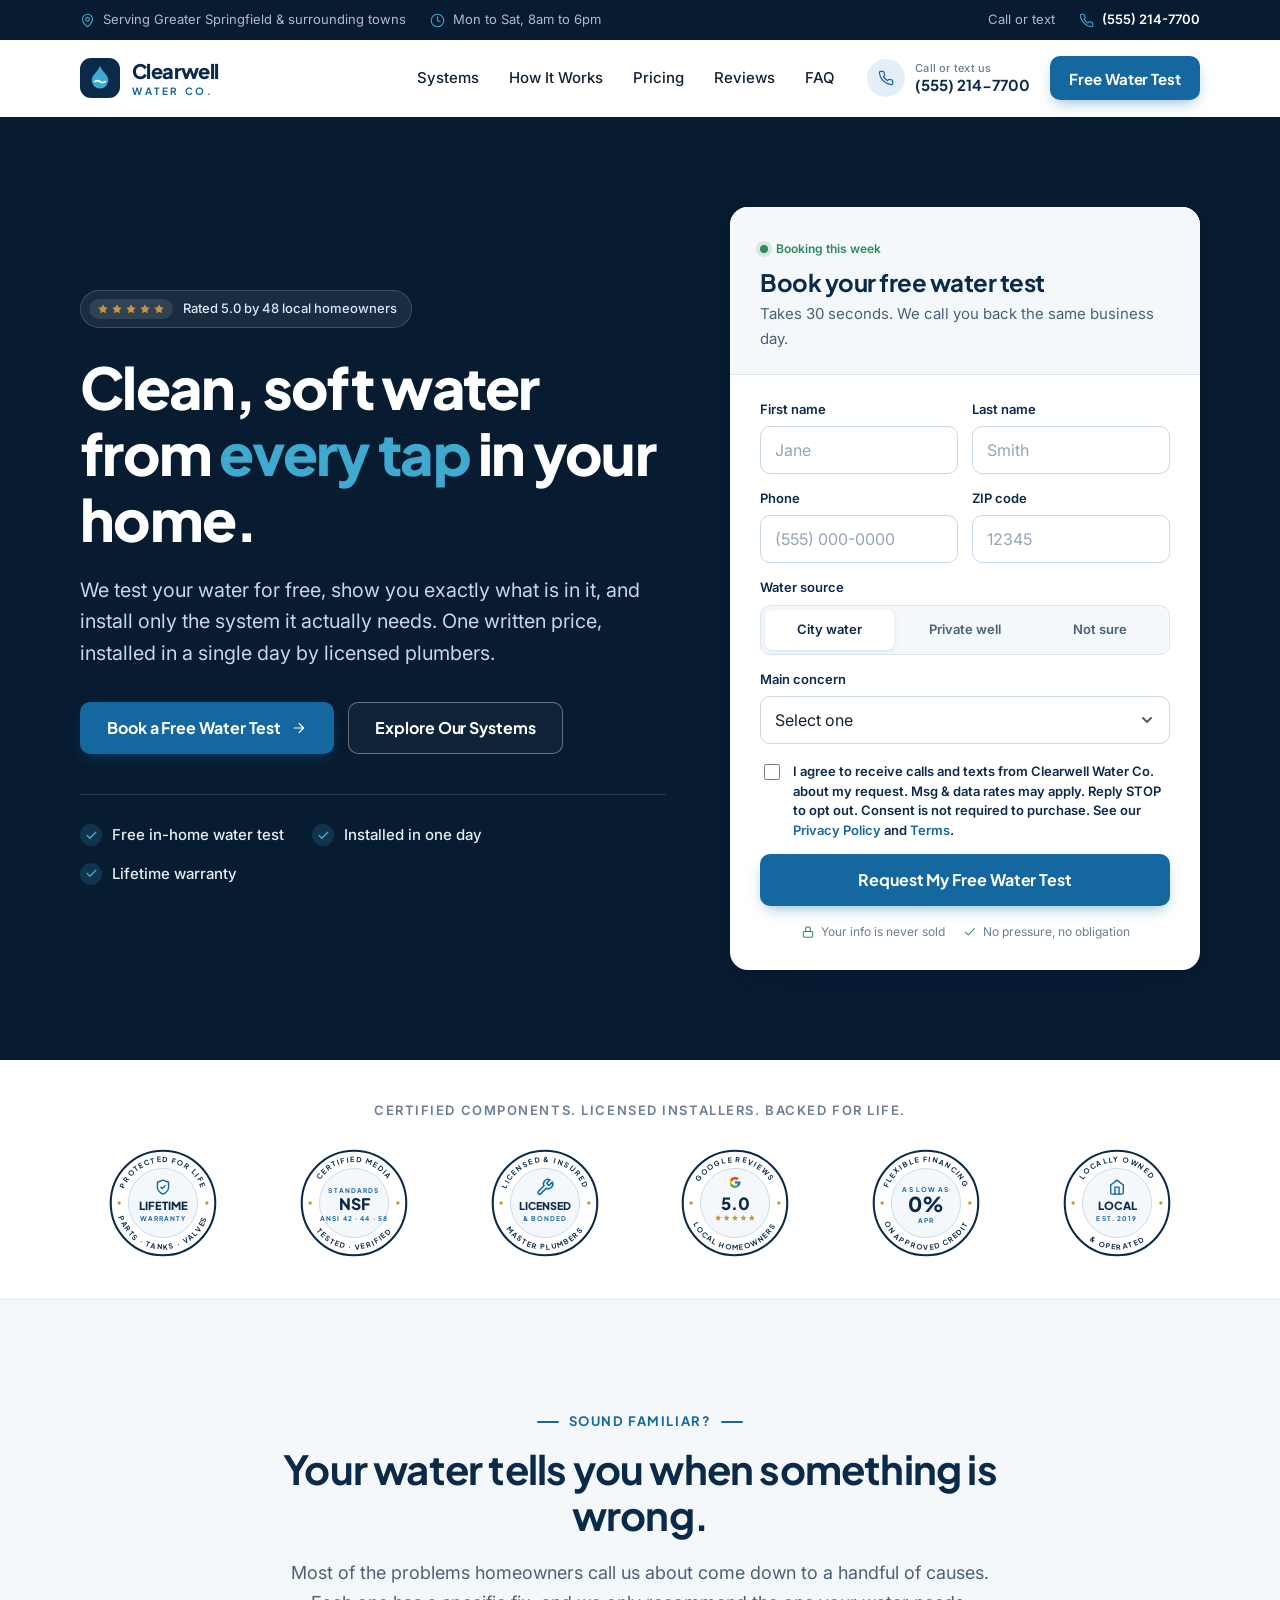
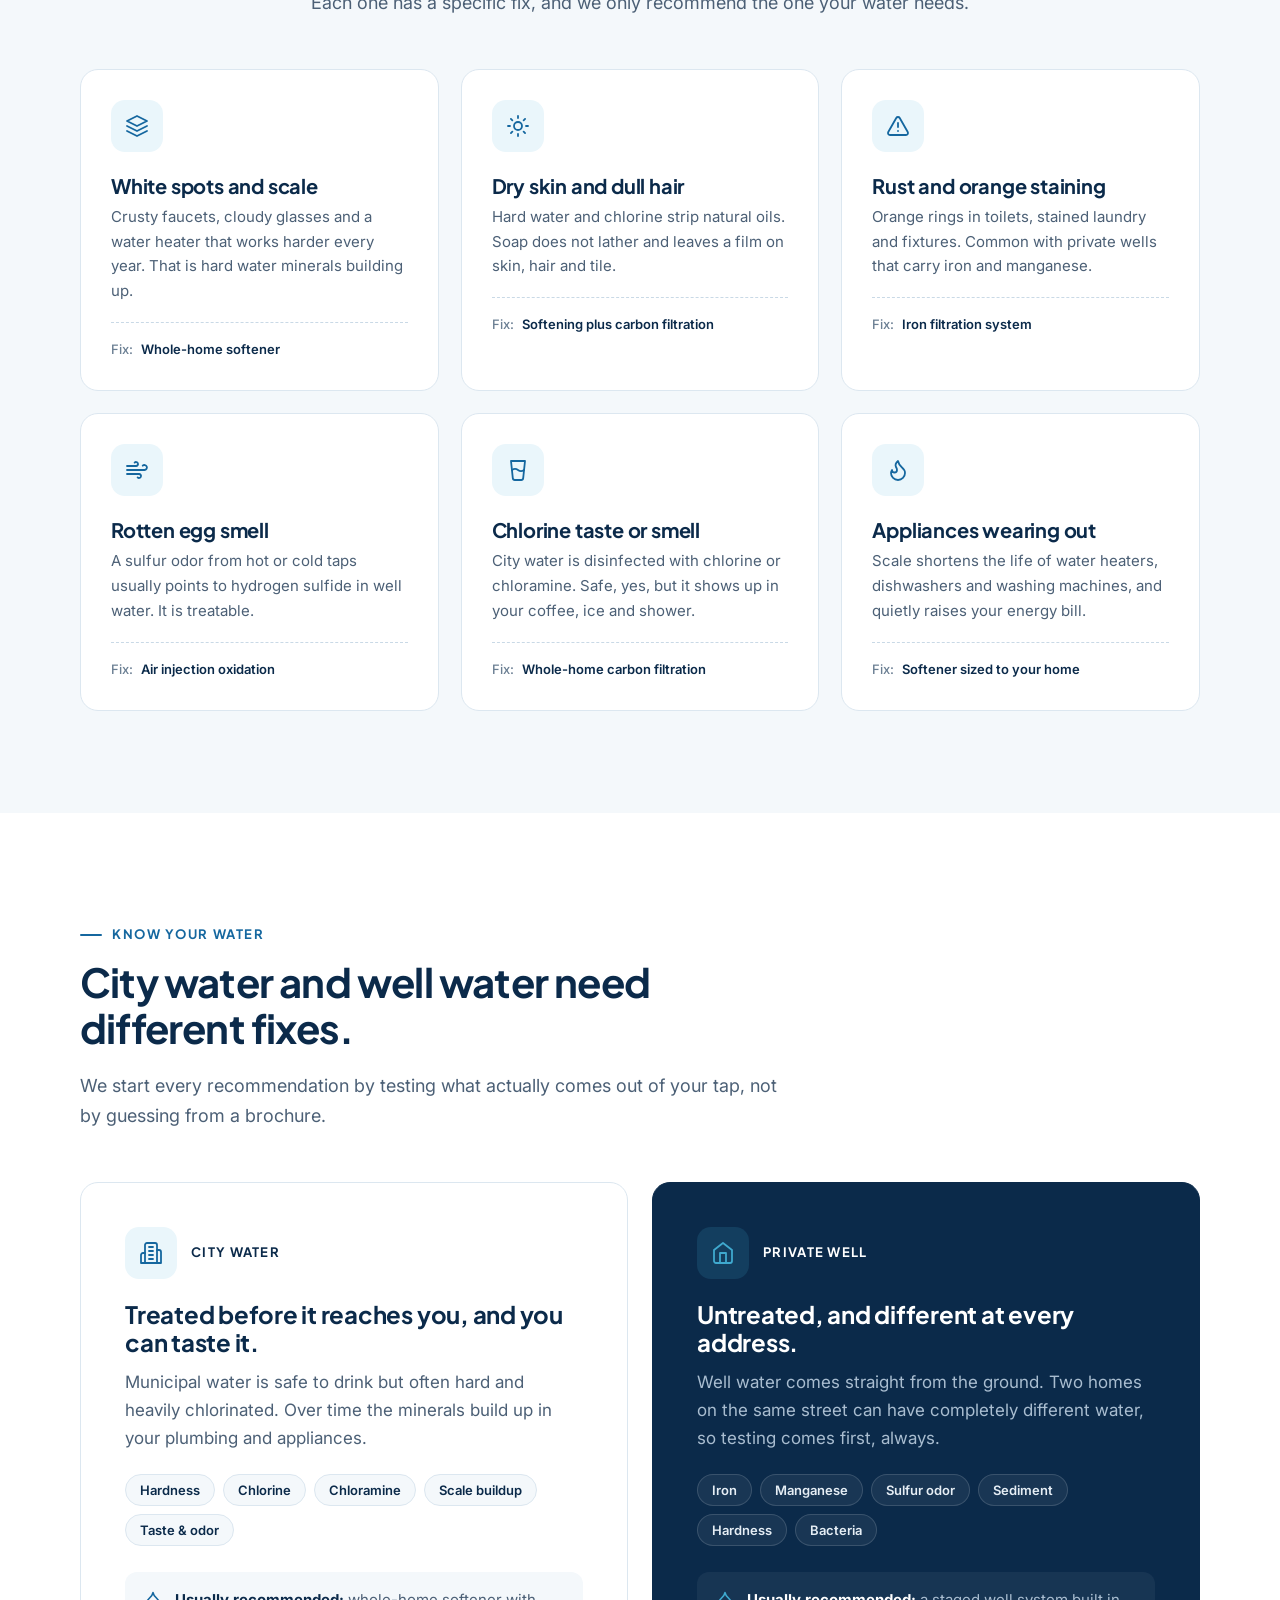
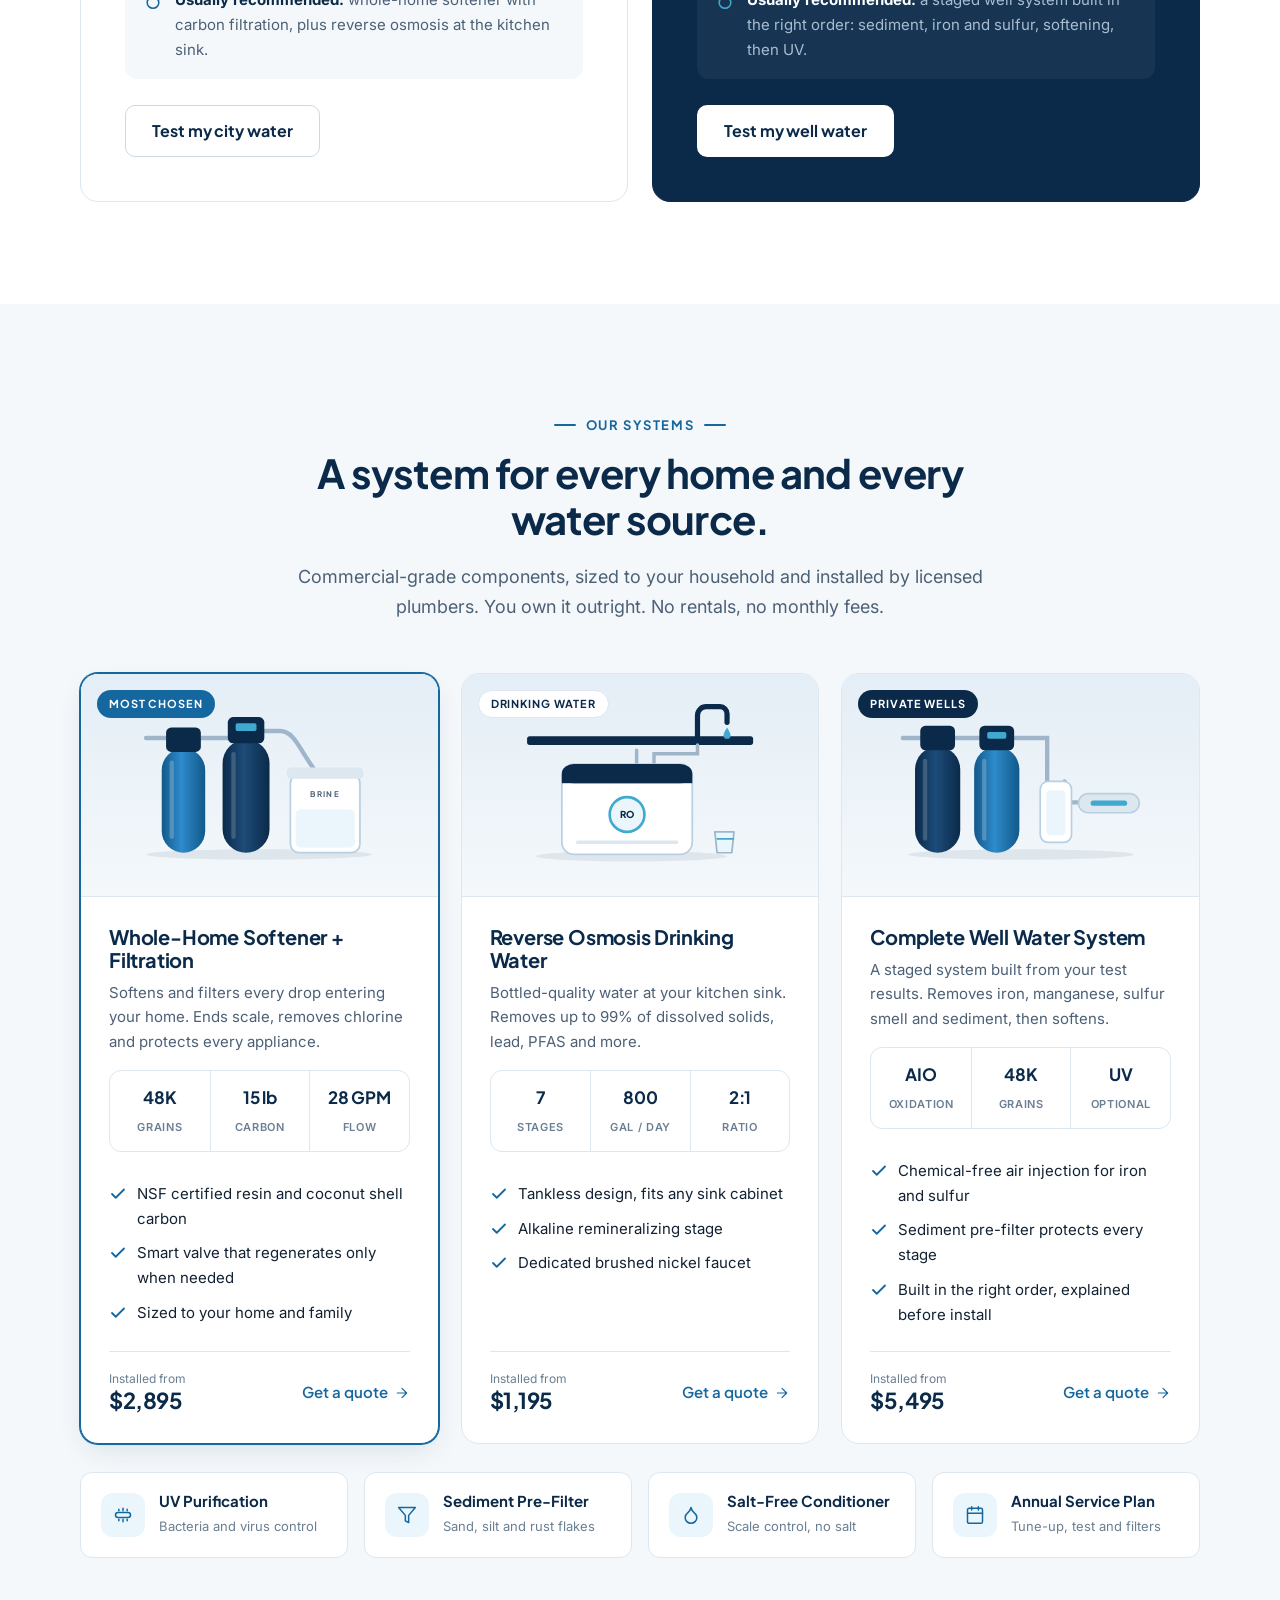
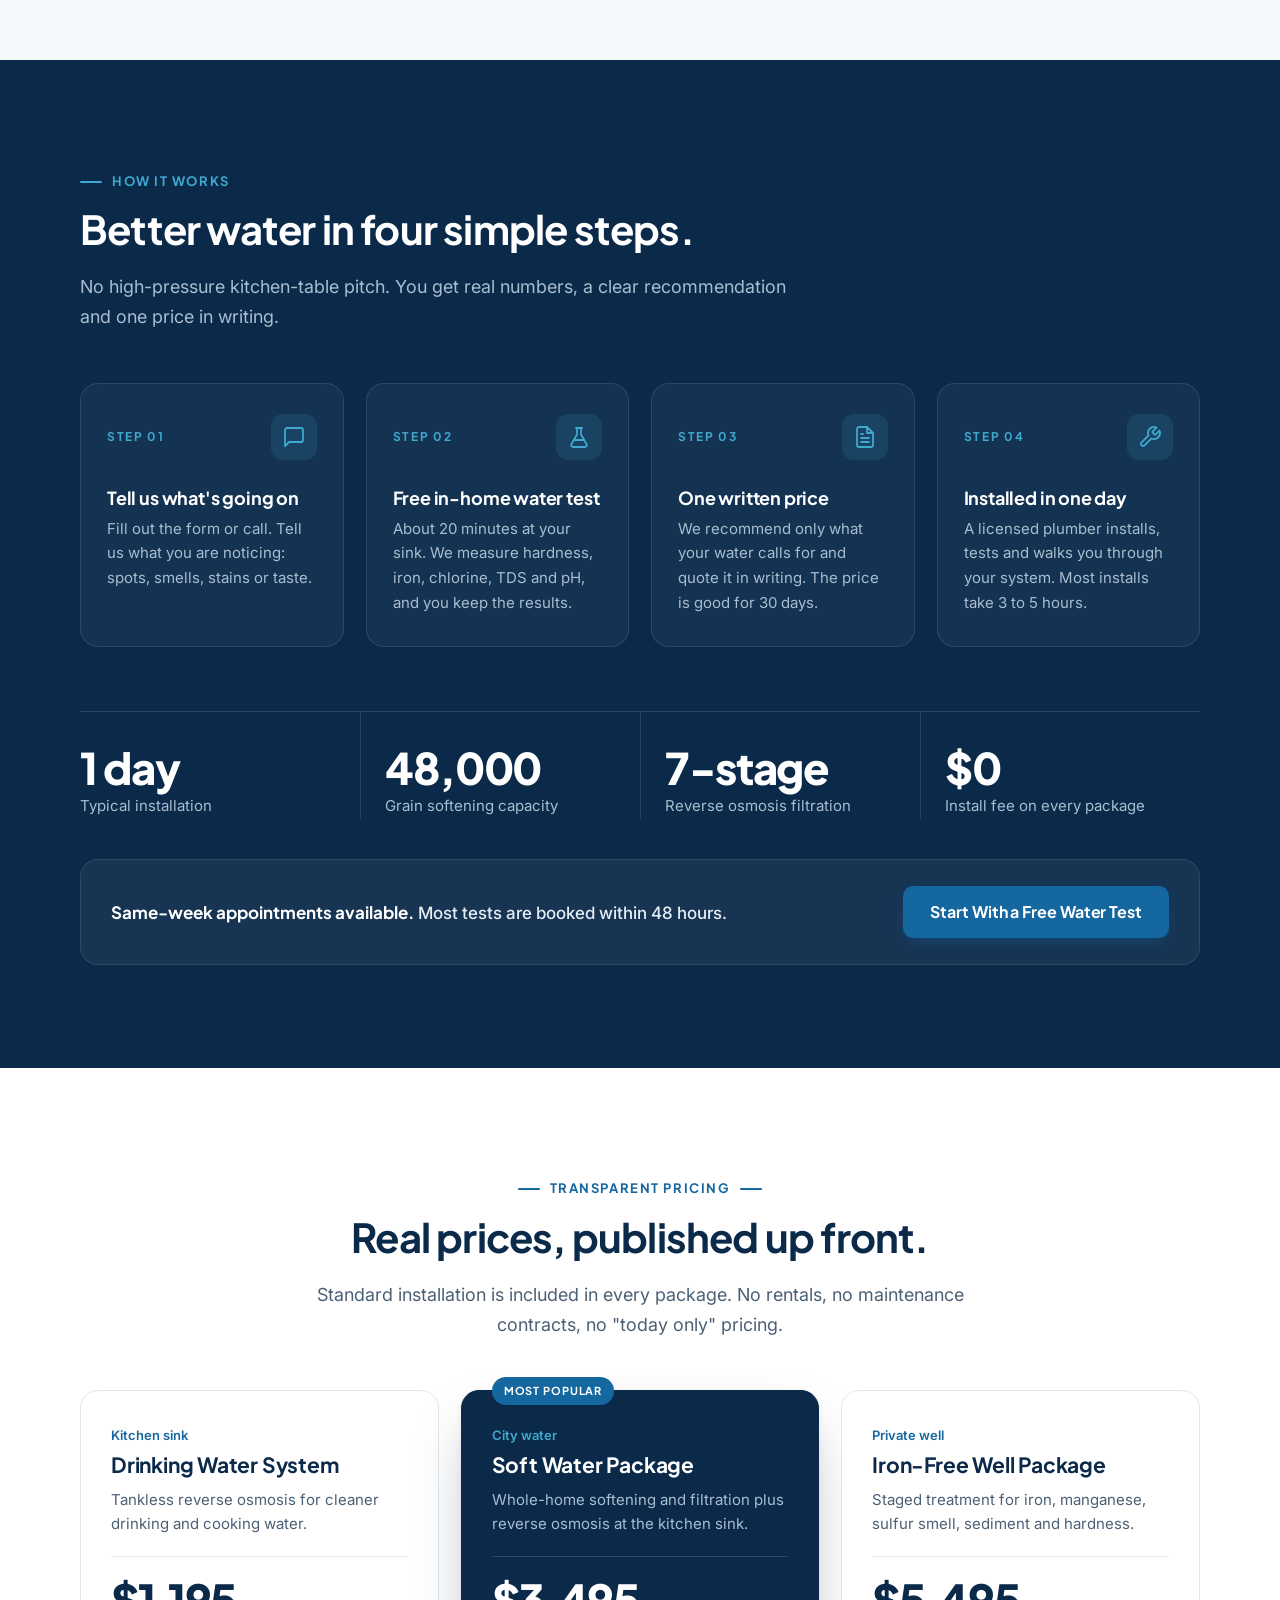
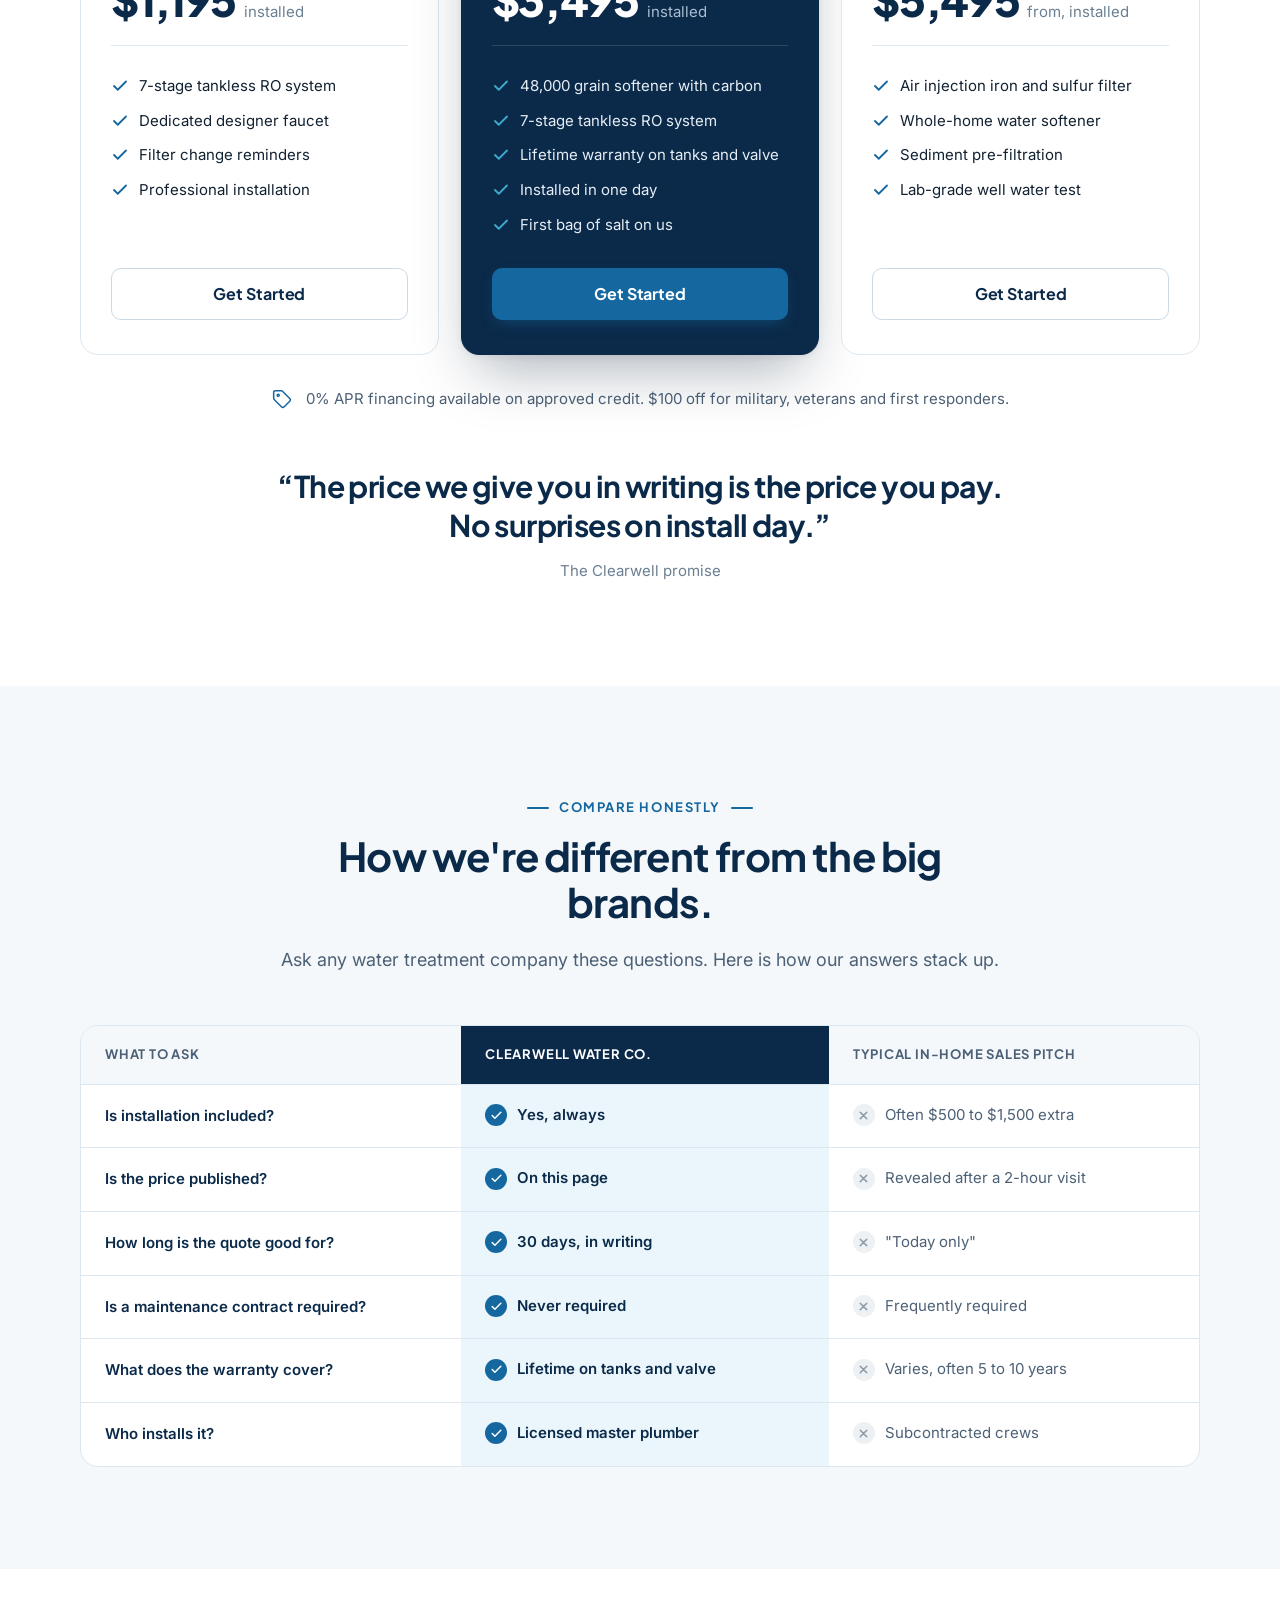
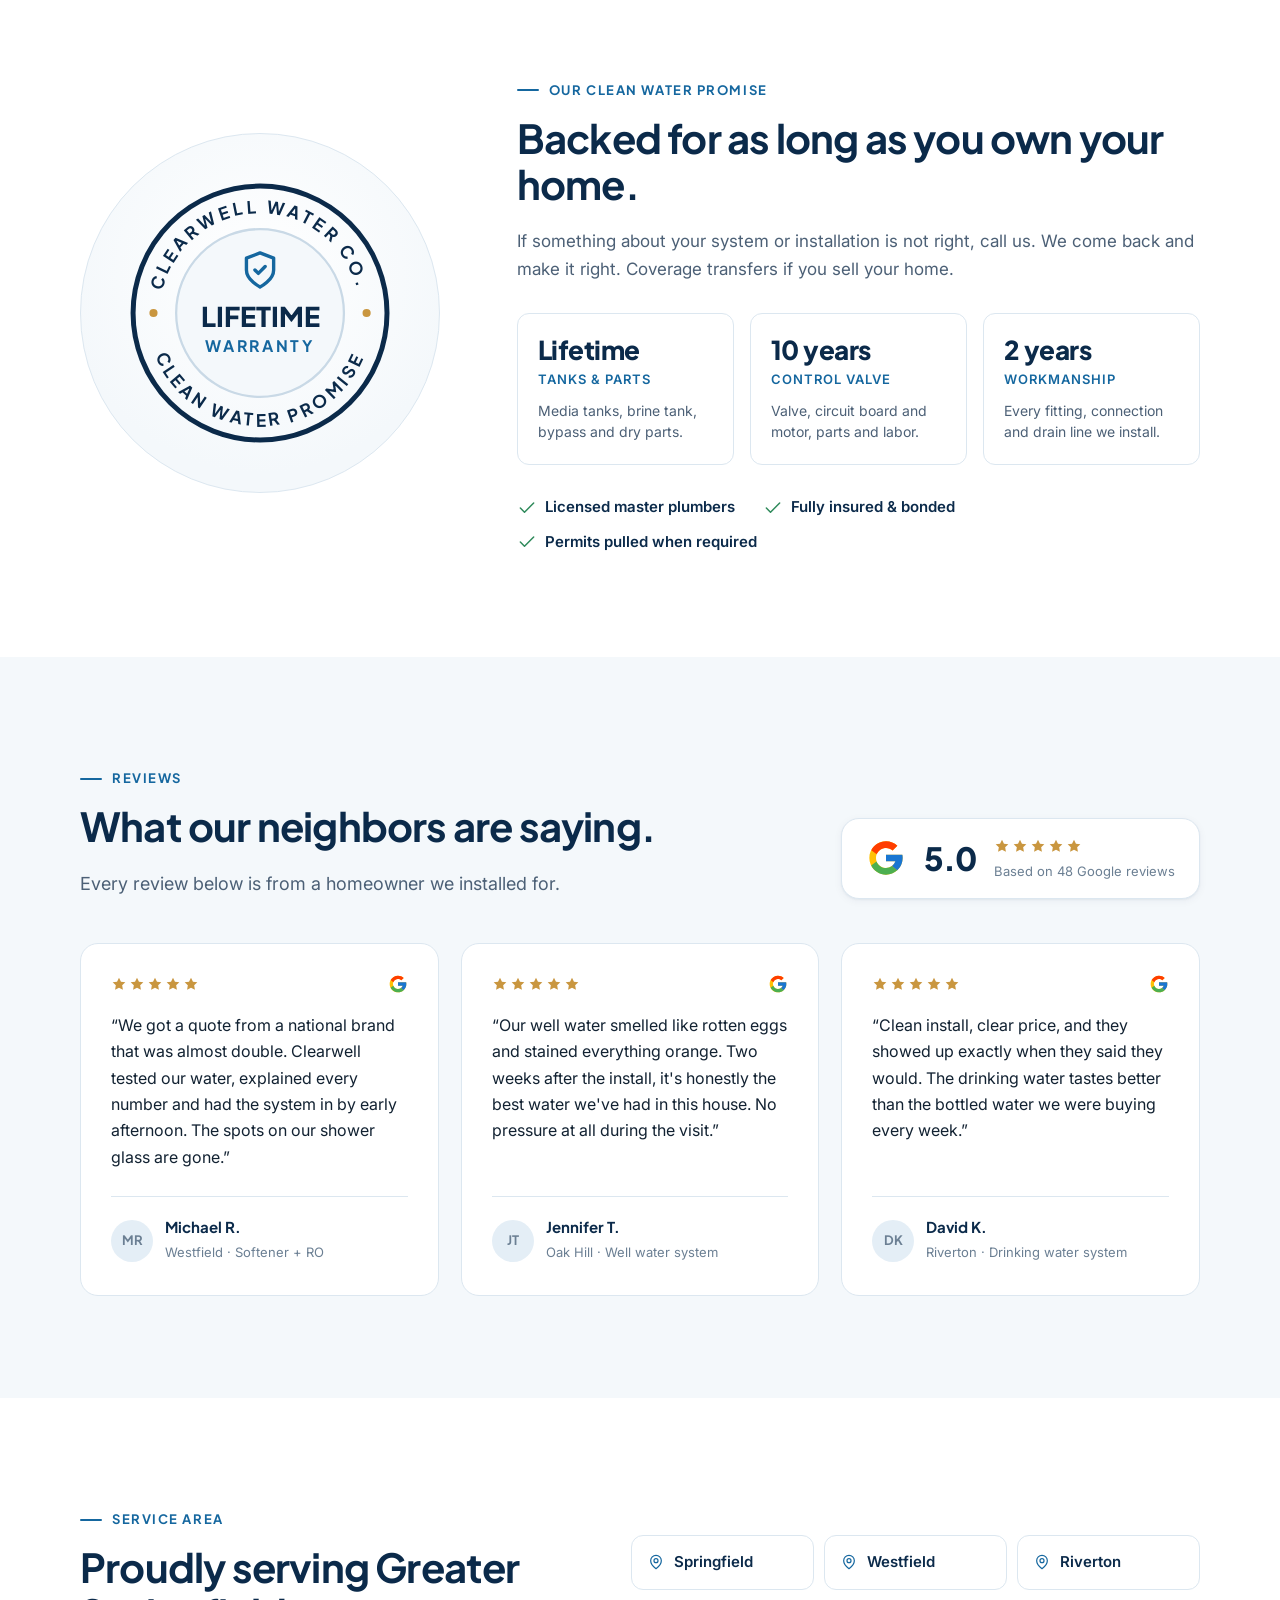
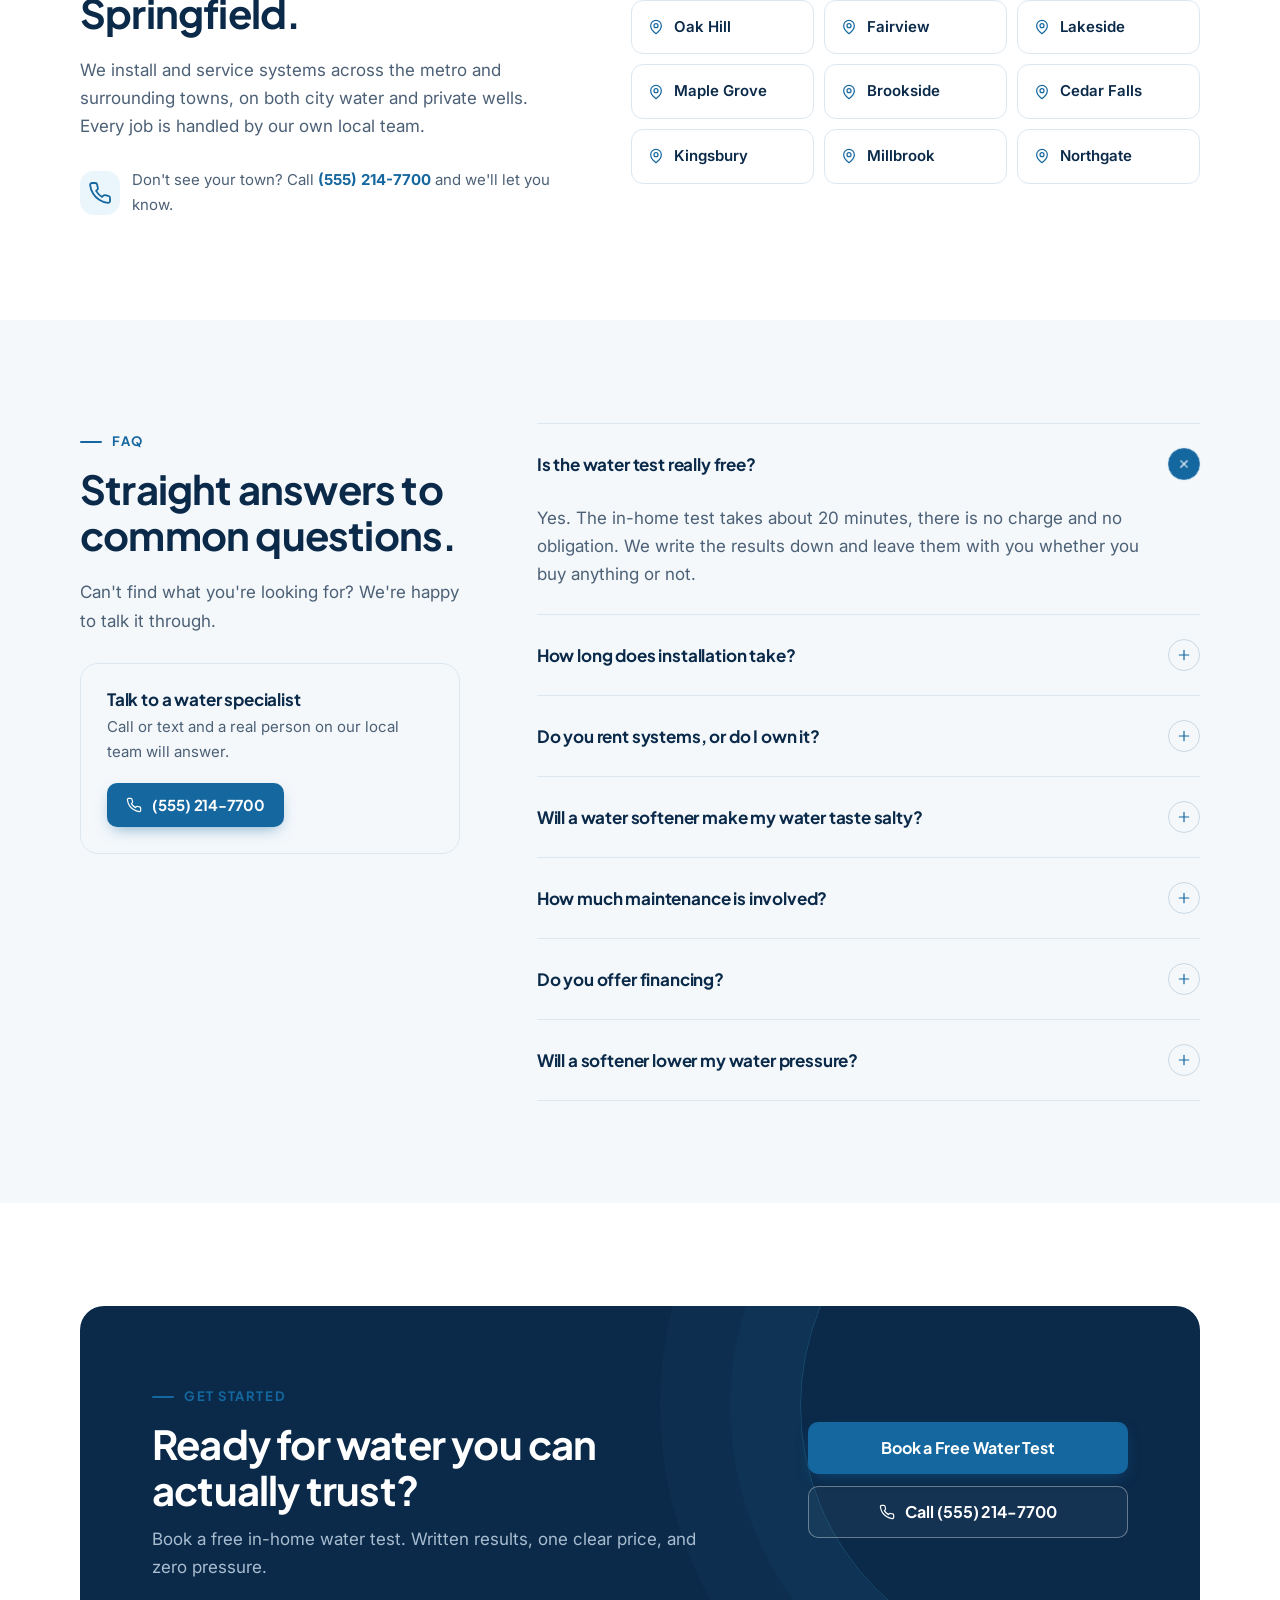
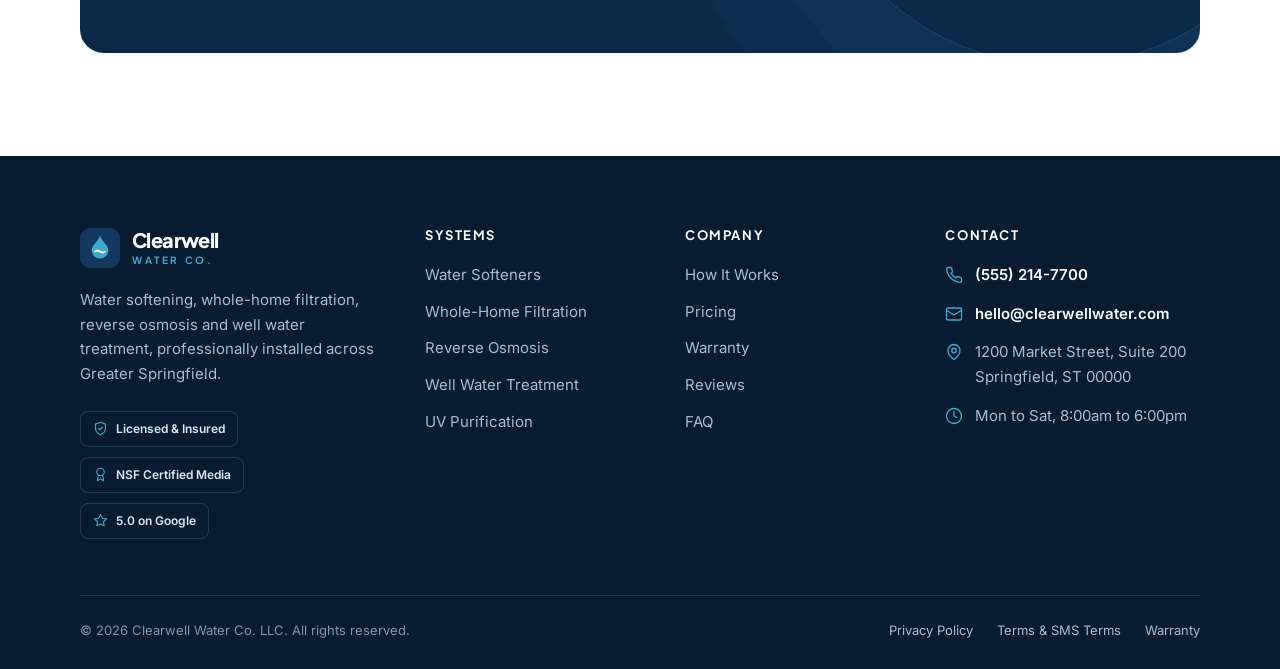
==== commit 093c96d7: "Clean URLs, hashless section links and mobile optimization - Move privacy and terms pages into folde" ====
--- a/index.html
+++ b/index.html
@@ -13,7 +13,6 @@
   <link rel="preconnect" href="https://fonts.googleapis.com">
   <link rel="preconnect" href="https://fonts.gstatic.com" crossorigin>
   <link href="https://fonts.googleapis.com/css2?family=Inter:wght@400;500;600&family=Plus+Jakarta+Sans:wght@600;700;800&display=swap" rel="stylesheet">
-  <link rel="preload" as="video" href="assets/video/hero.mp4" type="video/mp4">
   <link rel="stylesheet" href="assets/css/styles.css">
   <script type="application/ld+json">
   {
@@ -71,7 +70,7 @@
   <symbol id="g-logo" viewBox="0 0 48 48"><path fill="#FFC107" d="M43.6 20.08H42V20H24v8h11.3c-1.65 4.66-6.08 8-11.3 8-6.63 0-12-5.37-12-12s5.37-12 12-12c3.06 0 5.84 1.15 7.96 3.04l5.66-5.66C34.05 6.05 29.27 4 24 4 12.95 4 4 12.95 4 24s8.95 20 20 20 20-8.95 20-20c0-1.34-.14-2.65-.39-3.92z"/><path fill="#FF3D00" d="m6.31 14.69 6.57 4.82C14.66 15.11 18.96 12 24 12c3.06 0 5.84 1.15 7.96 3.04l5.66-5.66C34.05 6.05 29.27 4 24 4 16.32 4 9.66 8.34 6.31 14.69z"/><path fill="#4CAF50" d="M24 44c5.17 0 9.86-1.98 13.41-5.19l-6.19-5.24A11.91 11.91 0 0 1 24 36c-5.2 0-9.62-3.32-11.28-7.95l-6.52 5.03C9.5 39.56 16.23 44 24 44z"/><path fill="#1976D2" d="M43.6 20.08H42V20H24v8h11.3a12.04 12.04 0 0 1-4.09 5.57l6.19 5.24C36.97 39.2 44 34 44 24c0-1.34-.14-2.65-.39-3.92z"/></symbol>
 </svg>
 
-<a class="skip-link" href="#main">Skip to content</a>
+<a class="skip-link" href="./" data-section="main">Skip to content</a>
 
 <!-- Top bar -->
 <div class="topbar">
@@ -90,30 +89,30 @@
 <!-- Header -->
 <header class="header">
   <div class="wrap">
-    <a class="logo" href="index.html" aria-label="Clearwell Water Co. home">
+    <a class="logo" href="./" aria-label="Clearwell Water Co. home">
       <svg class="logo-mark" viewBox="0 0 40 40" aria-hidden="true"><rect width="40" height="40" rx="11" fill="#0B2A4A"/><path d="M20 7.5c-1 3.3-3.2 6.1-5.5 8.4-1.8 1.9-2.8 4-2.8 6.4a8.3 8.3 0 0 0 16.6 0c0-2.4-1-4.5-2.8-6.4-2.3-2.3-4.5-5.1-5.5-8.4z" fill="#3FA9CF"/><path d="M15 23.6c1.7-1.2 3.4-1.2 5 0s3.4 1.2 5 0" fill="none" stroke="#fff" stroke-width="1.8" stroke-linecap="round"/></svg>
       <span class="logo-text"><span class="logo-name">Clearwell</span><span class="logo-sub">WATER CO.</span></span>
     </a>
     <nav class="nav" aria-label="Primary">
-      <a href="#systems">Systems</a>
-      <a href="#process">How It Works</a>
-      <a href="#pricing">Pricing</a>
-      <a href="#reviews">Reviews</a>
-      <a href="#faq">FAQ</a>
-      <a class="btn btn-primary btn-sm" href="#quote" hidden data-mobile-only>Book a Free Water Test</a>
+      <a href="./" data-section="systems">Systems</a>
+      <a href="./" data-section="process">How It Works</a>
+      <a href="./" data-section="pricing">Pricing</a>
+      <a href="./" data-section="reviews">Reviews</a>
+      <a href="./" data-section="faq">FAQ</a>
+      <a class="btn btn-primary btn-sm" href="./" data-section="quote" hidden data-mobile-only>Book a Free Water Test</a>
     </nav>
     <div class="header-actions">
       <a class="header-phone" href="tel:+15552147700">
         <span class="header-phone-icon"><svg class="icon icon-sm"><use href="#i-phone"/></svg></span>
         <span class="header-phone-text"><small>Call or text us</small><strong>(555) 214-7700</strong></span>
       </a>
-      <a class="btn btn-primary btn-sm" href="#quote">Free Water Test</a>
+      <a class="btn btn-primary btn-sm" href="./" data-section="quote">Free Water Test</a>
     </div>
     <button class="menu-toggle" type="button" aria-label="Open menu" aria-expanded="false"><svg class="icon"><use href="#i-menu"/></svg></button>
   </div>
 </header>
 
-<main id="main">
+<main id="main" tabindex="-1">
 
   <!-- Hero -->
   <section class="hero" aria-labelledby="hero-title">
@@ -129,8 +128,8 @@
         <h1 id="hero-title">Clean, soft water from <span>every tap</span> in your home.</h1>
         <p class="hero-lead">We test your water for free, show you exactly what is in it, and install only the system it actually needs. One written price, installed in a single day by licensed plumbers.</p>
         <div class="hero-actions">
-          <a class="btn btn-primary" href="#quote">Book a Free Water Test <svg class="icon icon-sm"><use href="#i-arrow"/></svg></a>
-          <a class="btn btn-ghost-light" href="#systems">Explore Our Systems</a>
+          <a class="btn btn-primary" href="./" data-section="quote">Book a Free Water Test <svg class="icon icon-sm"><use href="#i-arrow"/></svg></a>
+          <a class="btn btn-ghost-light" href="./" data-section="systems">Explore Our Systems</a>
         </div>
         <ul class="hero-points">
           <li><span class="tick"><svg class="icon"><use href="#i-check"/></svg></span>Free in-home water test</li>
@@ -188,7 +187,7 @@
               <div class="field full">
                 <label class="consent">
                   <input type="checkbox" name="sms_consent">
-                  <span>I agree to receive calls and texts from Clearwell Water Co. about my request. Msg &amp; data rates may apply. Reply STOP to opt out. Consent is not required to purchase. See our <a href="privacy.html">Privacy Policy</a> and <a href="terms.html">Terms</a>.</span>
+                  <span>I agree to receive calls and texts from Clearwell Water Co. about my request. Msg &amp; data rates may apply. Reply STOP to opt out. Consent is not required to purchase. See our <a href="privacy/">Privacy Policy</a> and <a href="terms/">Terms</a>.</span>
                 </label>
               </div>
               <div class="field full">
@@ -288,7 +287,7 @@
         <h2>Your water tells you when something is wrong.</h2>
         <p>Most of the problems homeowners call us about come down to a handful of causes. Each one has a specific fix, and we only recommend the one your water needs.</p>
       </div>
-      <div class="grid-3">
+      <div class="grid-3 m-scroll">
         <article class="card reveal">
           <div class="icon-tile"><svg class="icon"><use href="#i-layers"/></svg></div>
           <h3>White spots and scale</h3>
@@ -326,6 +325,7 @@
           <div class="problem-fix"><span>Fix:</span> Softener sized to your home</div>
         </article>
       </div>
+      <p class="swipe-hint" aria-hidden="true">Swipe to see more <svg class="icon"><use href="#i-arrow"/></svg></p>
     </div>
   </section>
 
@@ -347,7 +347,7 @@
           <p>Municipal water is safe to drink but often hard and heavily chlorinated. Over time the minerals build up in your plumbing and appliances.</p>
           <div class="tags"><span class="tag">Hardness</span><span class="tag">Chlorine</span><span class="tag">Chloramine</span><span class="tag">Scale buildup</span><span class="tag">Taste &amp; odor</span></div>
           <div class="source-rec"><svg class="icon"><use href="#i-droplet"/></svg><span><strong>Usually recommended:</strong> whole-home softener with carbon filtration, plus reverse osmosis at the kitchen sink.</span></div>
-          <a class="btn btn-outline" href="#quote">Test my city water</a>
+          <a class="btn btn-outline" href="./" data-section="quote">Test my city water</a>
         </article>
         <article class="source-card dark reveal">
           <div class="source-top">
@@ -358,7 +358,7 @@
           <p>Well water comes straight from the ground. Two homes on the same street can have completely different water, so testing comes first, always.</p>
           <div class="tags"><span class="tag">Iron</span><span class="tag">Manganese</span><span class="tag">Sulfur odor</span><span class="tag">Sediment</span><span class="tag">Hardness</span><span class="tag">Bacteria</span></div>
           <div class="source-rec"><svg class="icon"><use href="#i-droplet"/></svg><span><strong>Usually recommended:</strong> a staged well system built in the right order: sediment, iron and sulfur, softening, then UV.</span></div>
-          <a class="btn btn-white" href="#quote">Test my well water</a>
+          <a class="btn btn-white" href="./" data-section="quote">Test my well water</a>
         </article>
       </div>
     </div>
@@ -372,7 +372,7 @@
         <h2>A system for every home and every water source.</h2>
         <p>Commercial-grade components, sized to your household and installed by licensed plumbers. You own it outright. No rentals, no monthly fees.</p>
       </div>
-      <div class="grid-3">
+      <div class="grid-3 m-scroll">
 
         <article class="system-card featured reveal">
           <div class="system-media">
@@ -408,7 +408,7 @@
             </ul>
             <div class="system-foot">
               <div class="price-from"><small>Installed from</small><strong>$2,895</strong></div>
-              <a class="text-link" href="#quote">Get a quote <svg class="icon icon-sm"><use href="#i-arrow"/></svg></a>
+              <a class="text-link" href="./" data-section="quote">Get a quote <svg class="icon icon-sm"><use href="#i-arrow"/></svg></a>
             </div>
           </div>
         </article>
@@ -438,7 +438,7 @@
             <div class="spec-row">
               <div><strong>7</strong><span>Stages</span></div>
               <div><strong>800</strong><span>Gal / day</span></div>
-              <div><strong>2:1</strong><span>Drain ratio</span></div>
+              <div><strong>2:1</strong><span>Ratio</span></div>
             </div>
             <ul class="checklist">
               <li><svg class="icon"><use href="#i-check"/></svg>Tankless design, fits any sink cabinet</li>
@@ -447,7 +447,7 @@
             </ul>
             <div class="system-foot">
               <div class="price-from"><small>Installed from</small><strong>$1,195</strong></div>
-              <a class="text-link" href="#quote">Get a quote <svg class="icon icon-sm"><use href="#i-arrow"/></svg></a>
+              <a class="text-link" href="./" data-section="quote">Get a quote <svg class="icon icon-sm"><use href="#i-arrow"/></svg></a>
             </div>
           </div>
         </article>
@@ -486,11 +486,13 @@
             </ul>
             <div class="system-foot">
               <div class="price-from"><small>Installed from</small><strong>$5,495</strong></div>
-              <a class="text-link" href="#quote">Get a quote <svg class="icon icon-sm"><use href="#i-arrow"/></svg></a>
+              <a class="text-link" href="./" data-section="quote">Get a quote <svg class="icon icon-sm"><use href="#i-arrow"/></svg></a>
             </div>
           </div>
         </article>
       </div>
+
+      <p class="swipe-hint" aria-hidden="true">Swipe to see more <svg class="icon"><use href="#i-arrow"/></svg></p>
 
       <div class="addons">
         <div class="addon reveal"><div class="icon-tile"><svg class="icon"><use href="#i-uv"/></svg></div><div><strong>UV Purification</strong><span>Bacteria and virus control</span></div></div>
@@ -539,7 +541,7 @@
       </div>
       <div class="process-cta reveal">
         <p><strong>Same-week appointments available.</strong> Most tests are booked within 48 hours.</p>
-        <a class="btn btn-primary" href="#quote">Start With a Free Water Test</a>
+        <a class="btn btn-primary" href="./" data-section="quote">Start With a Free Water Test</a>
       </div>
     </div>
   </section>
@@ -564,7 +566,7 @@
             <li><svg class="icon"><use href="#i-check"/></svg>Filter change reminders</li>
             <li><svg class="icon"><use href="#i-check"/></svg>Professional installation</li>
           </ul>
-          <a class="btn btn-outline btn-block" href="#quote">Get Started</a>
+          <a class="btn btn-outline btn-block" href="./" data-section="quote">Get Started</a>
         </article>
         <article class="plan featured reveal">
           <span class="ribbon blue">Most popular</span>
@@ -579,7 +581,7 @@
             <li><svg class="icon"><use href="#i-check"/></svg>Installed in one day</li>
             <li><svg class="icon"><use href="#i-check"/></svg>First bag of salt on us</li>
           </ul>
-          <a class="btn btn-primary btn-block" href="#quote">Get Started</a>
+          <a class="btn btn-primary btn-block" href="./" data-section="quote">Get Started</a>
         </article>
         <article class="plan reveal">
           <div class="plan-kicker">Private well</div>
@@ -592,7 +594,7 @@
             <li><svg class="icon"><use href="#i-check"/></svg>Sediment pre-filtration</li>
             <li><svg class="icon"><use href="#i-check"/></svg>Lab-grade well water test</li>
           </ul>
-          <a class="btn btn-outline btn-block" href="#quote">Get Started</a>
+          <a class="btn btn-outline btn-block" href="./" data-section="quote">Get Started</a>
         </article>
       </div>
       <p class="pricing-note reveal"><svg class="icon"><use href="#i-tag"/></svg>0% APR financing available on approved credit. $100 off for military, veterans and first responders.</p>
@@ -680,7 +682,7 @@
           </div>
         </div>
       </div>
-      <div class="grid-3">
+      <div class="grid-3 m-scroll">
         <article class="review reveal">
           <div class="review-top"><span class="stars"><svg class="icon icon-fill"><use href="#i-star"/></svg><svg class="icon icon-fill"><use href="#i-star"/></svg><svg class="icon icon-fill"><use href="#i-star"/></svg><svg class="icon icon-fill"><use href="#i-star"/></svg><svg class="icon icon-fill"><use href="#i-star"/></svg></span><svg class="g-logo" aria-hidden="true"><use href="#g-logo"/></svg></div>
           <blockquote>&ldquo;We got a quote from a national brand that was almost double. Clearwell tested our water, explained every number and had the system in by early afternoon. The spots on our shower glass are gone.&rdquo;</blockquote>
@@ -697,6 +699,7 @@
           <div class="review-author"><span class="avatar">DK</span><div><strong>David K.</strong><span>Riverton · Drinking water system</span></div></div>
         </article>
       </div>
+      <p class="swipe-hint" aria-hidden="true">Swipe to see more <svg class="icon"><use href="#i-arrow"/></svg></p>
     </div>
   </section>
 
@@ -785,7 +788,7 @@
           <p>Book a free in-home water test. Written results, one clear price, and zero pressure.</p>
         </div>
         <div class="cta-actions">
-          <a class="btn btn-primary" href="#quote">Book a Free Water Test</a>
+          <a class="btn btn-primary" href="./" data-section="quote">Book a Free Water Test</a>
           <a class="btn btn-ghost-light" href="tel:+15552147700"><svg class="icon icon-sm"><use href="#i-phone"/></svg>Call (555) 214-7700</a>
         </div>
       </div>
@@ -799,7 +802,7 @@
   <div class="wrap">
     <div class="footer-top">
       <div class="footer-about">
-        <a class="logo" href="index.html" aria-label="Clearwell Water Co. home">
+        <a class="logo" href="./" aria-label="Clearwell Water Co. home">
           <svg class="logo-mark" viewBox="0 0 40 40" aria-hidden="true"><rect width="40" height="40" rx="11" fill="#133A5E"/><path d="M20 7.5c-1 3.3-3.2 6.1-5.5 8.4-1.8 1.9-2.8 4-2.8 6.4a8.3 8.3 0 0 0 16.6 0c0-2.4-1-4.5-2.8-6.4-2.3-2.3-4.5-5.1-5.5-8.4z" fill="#3FA9CF"/><path d="M15 23.6c1.7-1.2 3.4-1.2 5 0s3.4 1.2 5 0" fill="none" stroke="#fff" stroke-width="1.8" stroke-linecap="round"/></svg>
           <span class="logo-text"><span class="logo-name">Clearwell</span><span class="logo-sub">WATER CO.</span></span>
         </a>
@@ -813,21 +816,21 @@
       <div>
         <h4>Systems</h4>
         <ul class="footer-links">
-          <li><a href="#systems">Water Softeners</a></li>
-          <li><a href="#systems">Whole-Home Filtration</a></li>
-          <li><a href="#systems">Reverse Osmosis</a></li>
-          <li><a href="#systems">Well Water Treatment</a></li>
-          <li><a href="#systems">UV Purification</a></li>
+          <li><a href="./" data-section="systems">Water Softeners</a></li>
+          <li><a href="./" data-section="systems">Whole-Home Filtration</a></li>
+          <li><a href="./" data-section="systems">Reverse Osmosis</a></li>
+          <li><a href="./" data-section="systems">Well Water Treatment</a></li>
+          <li><a href="./" data-section="systems">UV Purification</a></li>
         </ul>
       </div>
       <div>
         <h4>Company</h4>
         <ul class="footer-links">
-          <li><a href="#process">How It Works</a></li>
-          <li><a href="#pricing">Pricing</a></li>
-          <li><a href="#warranty">Warranty</a></li>
-          <li><a href="#reviews">Reviews</a></li>
-          <li><a href="#faq">FAQ</a></li>
+          <li><a href="./" data-section="process">How It Works</a></li>
+          <li><a href="./" data-section="pricing">Pricing</a></li>
+          <li><a href="./" data-section="warranty">Warranty</a></li>
+          <li><a href="./" data-section="reviews">Reviews</a></li>
+          <li><a href="./" data-section="faq">FAQ</a></li>
         </ul>
       </div>
       <div>
@@ -843,9 +846,9 @@
     <div class="footer-bottom">
       <span>© <span data-year>2026</span> Clearwell Water Co. LLC. All rights reserved.</span>
       <nav aria-label="Legal">
-        <a href="privacy.html">Privacy Policy</a>
-        <a href="terms.html">Terms &amp; SMS Terms</a>
-        <a href="#warranty">Warranty</a>
+        <a href="privacy/">Privacy Policy</a>
+        <a href="terms/">Terms &amp; SMS Terms</a>
+        <a href="./" data-section="warranty">Warranty</a>
       </nav>
     </div>
   </div>
@@ -853,7 +856,7 @@
 
 <div class="mobile-bar">
   <a class="btn btn-outline" href="tel:+15552147700"><svg class="icon icon-sm"><use href="#i-phone"/></svg>Call</a>
-  <a class="btn btn-primary" href="#quote">Free Water Test</a>
+  <a class="btn btn-primary" href="./" data-section="quote">Free Water Test</a>
 </div>
 
 <script src="assets/js/main.js"></script>
--- a/assets/css/styles.css
+++ b/assets/css/styles.css
@@ -65,6 +65,7 @@
 img, svg, video { display: block; max-width: 100%; }
 a { color: var(--blue); text-decoration: none; }
 a:hover { color: var(--blue-hover); }
+a[href^="tel:"] { white-space: nowrap; }
 h1, h2, h3, h4 {
   font-family: var(--font-display);
   color: var(--navy);
@@ -268,7 +269,7 @@
   border: 1px solid var(--line-2);
   border-radius: 10px;
   background: #fff;
-  font-size: .9375rem;
+  font-size: 1rem;
   transition: border-color .15s, box-shadow .15s;
 }
 .field textarea { height: 110px; padding: 12px 14px; resize: vertical; }
@@ -534,6 +535,10 @@
 .footer-bottom a { color: #A9BDD0; }
 .footer-bottom a:hover { color: #fff; }
 
+/* Swipe hint (phones only) ---------------------------------------------- */
+.swipe-hint { display: none; align-items: center; justify-content: center; gap: 8px; margin-top: 6px; font-size: .75rem; font-weight: 600; color: var(--muted); }
+.swipe-hint .icon { width: 14px; height: 14px; }
+
 /* Mobile call bar -------------------------------------------------------- */
 .mobile-bar { display: none; }
 
@@ -651,31 +656,160 @@
 }
 
 @media (max-width: 720px) {
+  :root { --section-y: 64px; --gutter: 20px; }
+  body { font-size: 1rem; }
+  body.menu-locked { overflow: hidden; }
+  .section-head { margin-bottom: 32px; }
+  .section-head p { font-size: 1.0625rem; }
+  .card, .review { padding: 24px; }
+
+  /* Top bar + header */
   .topbar-items .hide-sm, .topbar-items:first-child { display: none; }
-  .topbar .wrap { justify-content: center; }
-  .hero-points { flex-direction: column; }
-  .hero-actions .btn { flex: 1 1 auto; }
-  .form-card-head, .form-card-body { padding-left: 22px; padding-right: 22px; }
-  .form-grid { grid-template-columns: 1fr; }
-  .seals { grid-template-columns: repeat(2, 1fr); }
-  .seal { width: 104px; height: 104px; }
-  .grid-4, .addons, .steps { grid-template-columns: 1fr; }
-  .tiers { grid-template-columns: 1fr; }
-  .area-list { grid-template-columns: repeat(2, 1fr); }
-  .compare th, .compare td { padding: 14px; }
-  .compare thead th:first-child, .compare td:first-child { display: none; }
-  .compare td.us::before, .compare td.them::before { content: attr(data-q); display: block; font-size: .6875rem; text-transform: uppercase; letter-spacing: .06em; color: var(--muted); font-weight: 600; margin-bottom: 4px; }
-  .compare td.them::before { content: "\00a0"; }
-  .accordion .answer { padding-right: 0; }
-  .footer-top { grid-template-columns: 1fr; gap: 36px; padding-top: 56px; }
+  .topbar .wrap { justify-content: center; min-height: 36px; }
+  .logo-mark { width: 36px; height: 36px; }
+  .logo-name { font-size: 1.125rem; }
+  .header.menu-open .nav { max-height: calc(100vh - var(--header-h) - 36px); overflow-y: auto; }
+
+  /* Hero */
+  .hero .wrap { padding-top: 40px; padding-bottom: 40px; gap: 32px; }
+  .hero-badge { margin-bottom: 20px; font-size: .75rem; }
+  .hero h1 { font-size: clamp(2.125rem, 1.2rem + 4.6vw, 2.75rem); margin-bottom: 16px; }
+  .hero-lead { font-size: 1.0625rem; margin-bottom: 26px; }
+  .hero-actions { flex-direction: column; margin-bottom: 28px; gap: 10px; }
+  .hero-actions .btn { width: 100%; }
+  .hero-points { flex-direction: row; flex-wrap: wrap; gap: 10px 18px; padding-top: 22px; }
+  .hero-points li { font-size: .875rem; }
+  .form-card { border-radius: 16px; }
+  .form-card-head { padding: 22px 20px 18px; }
+  .form-card-head h2 { font-size: 1.3125rem; }
+  .form-card-body { padding: 20px 20px 22px; }
+  .form-grid { gap: 12px; }
+  .field input, .field select, .field textarea { height: 50px; }
+  .segmented label { height: 42px; }
+  .form-foot { gap: 8px 16px; }
+
+  /* Trust seals: 3 across */
+  .trust .wrap { padding-top: 28px; padding-bottom: 28px; }
+  .trust-label { font-size: .6875rem; margin-bottom: 18px; letter-spacing: .1em; }
+  .seals { grid-template-columns: repeat(3, 1fr); gap: 16px 8px; }
+  .seal { width: 100%; max-width: 100px; height: auto; aspect-ratio: 1; }
+
+  /* Swipe carousels */
+  .m-scroll {
+    display: grid;
+    grid-template-columns: none;
+    grid-auto-flow: column;
+    grid-auto-columns: 82%;
+    gap: 14px;
+    max-width: none;
+    margin: 0 calc(var(--gutter) * -1);
+    padding: 4px var(--gutter) 12px;
+    overflow-x: auto;
+    scroll-snap-type: x mandatory;
+    scroll-padding: 0 var(--gutter);
+    -webkit-overflow-scrolling: touch;
+    scrollbar-width: none;
+  }
+  .m-scroll::-webkit-scrollbar { display: none; }
+  .m-scroll > * { scroll-snap-align: start; }
+  .m-scroll .reveal { opacity: 1; transform: none; }
+  .m-scroll .card:hover { transform: none; }
+  .swipe-hint { display: flex; }
+
+  /* City vs well */
+  .source-card { padding: 26px 22px; }
+  .source-card h3 { font-size: 1.3125rem; }
+  .source-card .btn { width: 100%; }
+
+  /* Systems */
+  .system-body { padding: 24px 22px 26px; }
+  .addons { grid-template-columns: 1fr; gap: 10px; margin-top: 20px; }
+  .addon { padding: 14px 16px; }
+  .spec-row strong { font-size: .9375rem; white-space: nowrap; }
+  .spec-row span { font-size: .625rem; }
+  .spec-row div { padding: 12px 6px; }
+
+  /* Process */
+  .steps { grid-template-columns: 1fr; gap: 12px; }
+  .step { padding: 22px 20px; display: grid; grid-template-columns: 46px 1fr; column-gap: 16px; }
+  .step-num { grid-row: span 2; flex-direction: column-reverse; align-items: flex-start; justify-content: flex-end; gap: 8px; margin: 0; }
+  .step-num span { display: none; }
+  .step h3 { margin-bottom: 4px; }
+  .stats { margin-top: 40px; }
+  .stat { padding: 24px 16px 0; }
+  .stat:nth-child(odd) { padding-left: 0; }
+  .stat:nth-child(n+3) { border-top: 1px solid rgba(255, 255, 255, .12); margin-top: 24px; }
+  .process-cta { padding: 22px; flex-direction: column; align-items: stretch; text-align: center; margin-top: 32px; }
+
+  /* Pricing */
+  .plan { padding: 28px 22px; }
+  .plan-desc { min-height: 0; }
+  .plan-price strong { font-size: 2.5rem; }
+  .quote-line { margin-top: 40px; }
+
+  /* Compare table becomes stacked cards */
+  .compare, .compare tbody { display: block; border: 0; background: none; border-radius: 0; overflow: visible; }
+  .compare thead { display: none; }
+  .compare tr { display: grid; grid-template-columns: 1fr 1fr; background: #fff; border: 1px solid var(--line); border-radius: var(--radius); overflow: hidden; margin-bottom: 10px; }
+  .compare td { display: block; padding: 12px 14px; border: 0; font-size: .875rem; }
+  .compare tr:last-child td { border-bottom: 0; }
+  .compare td:first-child { grid-column: 1 / -1; width: auto; padding: 14px 14px 12px; border-bottom: 1px solid var(--line); font-family: var(--font-display); }
+  .compare tr:last-child td:first-child { border-bottom: 1px solid var(--line); }
+  .compare td.us::before, .compare td.them::before { display: block; font-size: .625rem; text-transform: uppercase; letter-spacing: .08em; font-weight: 700; margin-bottom: 6px; }
+  .compare td.us::before { content: "Clearwell"; color: var(--blue); }
+  .compare td.them::before { content: "Typical pitch"; color: var(--muted); }
+  .cell { align-items: flex-start; gap: 8px; }
+  .cell .mark { width: 18px; height: 18px; margin-top: 1px; }
+  .cell .mark .icon { width: 11px; height: 11px; }
+
+  /* Warranty */
+  .warranty { gap: 32px; }
+  .warranty-seal { max-width: 220px; }
+  .tiers { grid-template-columns: 1fr; gap: 10px; margin: 24px 0; }
+  .tier { display: grid; grid-template-columns: auto 1fr; column-gap: 16px; align-items: center; padding: 16px 18px; }
+  .tier strong { font-size: 1.25rem; grid-row: span 2; min-width: 96px; }
+  .tier span { margin: 0 0 2px; font-size: .6875rem; }
+  .credentials { flex-direction: column; gap: 10px; }
+
+  /* Reviews */
+  .reviews-top { flex-direction: column; align-items: stretch; gap: 20px; margin-bottom: 28px; }
+  .rating-box { padding: 14px 18px; }
+
+  /* Areas */
+  .area-list { grid-template-columns: 1fr 1fr; gap: 8px; }
+  .area-list li { padding: 12px 14px; font-size: .875rem; }
+
+  /* FAQ */
+  .accordion summary { padding: 20px 0; font-size: 1rem; gap: 16px; }
+  .accordion .answer { padding: 0 0 22px; font-size: .9375rem; }
+  .faq-contact .btn { width: 100%; }
+
+  /* CTA band */
+  .cta-band { border-radius: 18px; padding: 32px 22px; gap: 26px; }
+  .cta-actions { max-width: none; }
+
+  /* Footer */
+  .footer-top { grid-template-columns: 1fr 1fr; gap: 36px 24px; padding: 52px 0 40px; }
+  .footer-about, .footer-top > div:last-child { grid-column: 1 / -1; }
+  .footer-bottom { flex-direction: column; gap: 12px; }
+
+  /* Legal */
+  .page-hero h1 { font-size: 2.125rem; }
+  .page-hero p { font-size: 1.0625rem; }
+  .legal { gap: 32px; }
+  .toc ol { columns: 1; }
+  .toc-card { display: none; }
+  .prose h2 { font-size: 1.3125rem; }
+  .prose section { padding-bottom: 28px; margin-bottom: 28px; }
+  .data-table th, .data-table td { padding: 12px 14px; }
+  .data-table td:first-child { width: 42%; }
   .contact-card { grid-template-columns: 1fr; }
-  .toc ol { columns: 1; }
-  .reviews-top { align-items: flex-start; }
-
-  body.has-mobile-bar { padding-bottom: 72px; }
+
+  /* Sticky call bar */
+  body.has-mobile-bar { padding-bottom: calc(72px + env(safe-area-inset-bottom)); }
   .mobile-bar {
     display: grid;
-    grid-template-columns: 1fr 1.4fr;
+    grid-template-columns: 1fr 1.5fr;
     gap: 10px;
     position: fixed;
     left: 0;
@@ -683,9 +817,18 @@
     bottom: 0;
     z-index: 90;
     padding: 10px 16px calc(10px + env(safe-area-inset-bottom));
-    background: #fff;
+    background: rgba(255, 255, 255, .98);
     border-top: 1px solid var(--line);
     box-shadow: 0 -8px 24px -12px rgba(11, 42, 74, .25);
+    transition: transform .3s var(--ease);
   }
+  .mobile-bar.is-hidden { transform: translateY(110%); }
   .mobile-bar .btn { min-height: 50px; padding: 0 14px; }
 }
+
+@media (max-width: 359px) {
+  :root { --gutter: 16px; }
+  .form-grid { grid-template-columns: 1fr; }
+  .hero-badge { font-size: .6875rem; }
+  .tier strong { min-width: 84px; }
+}
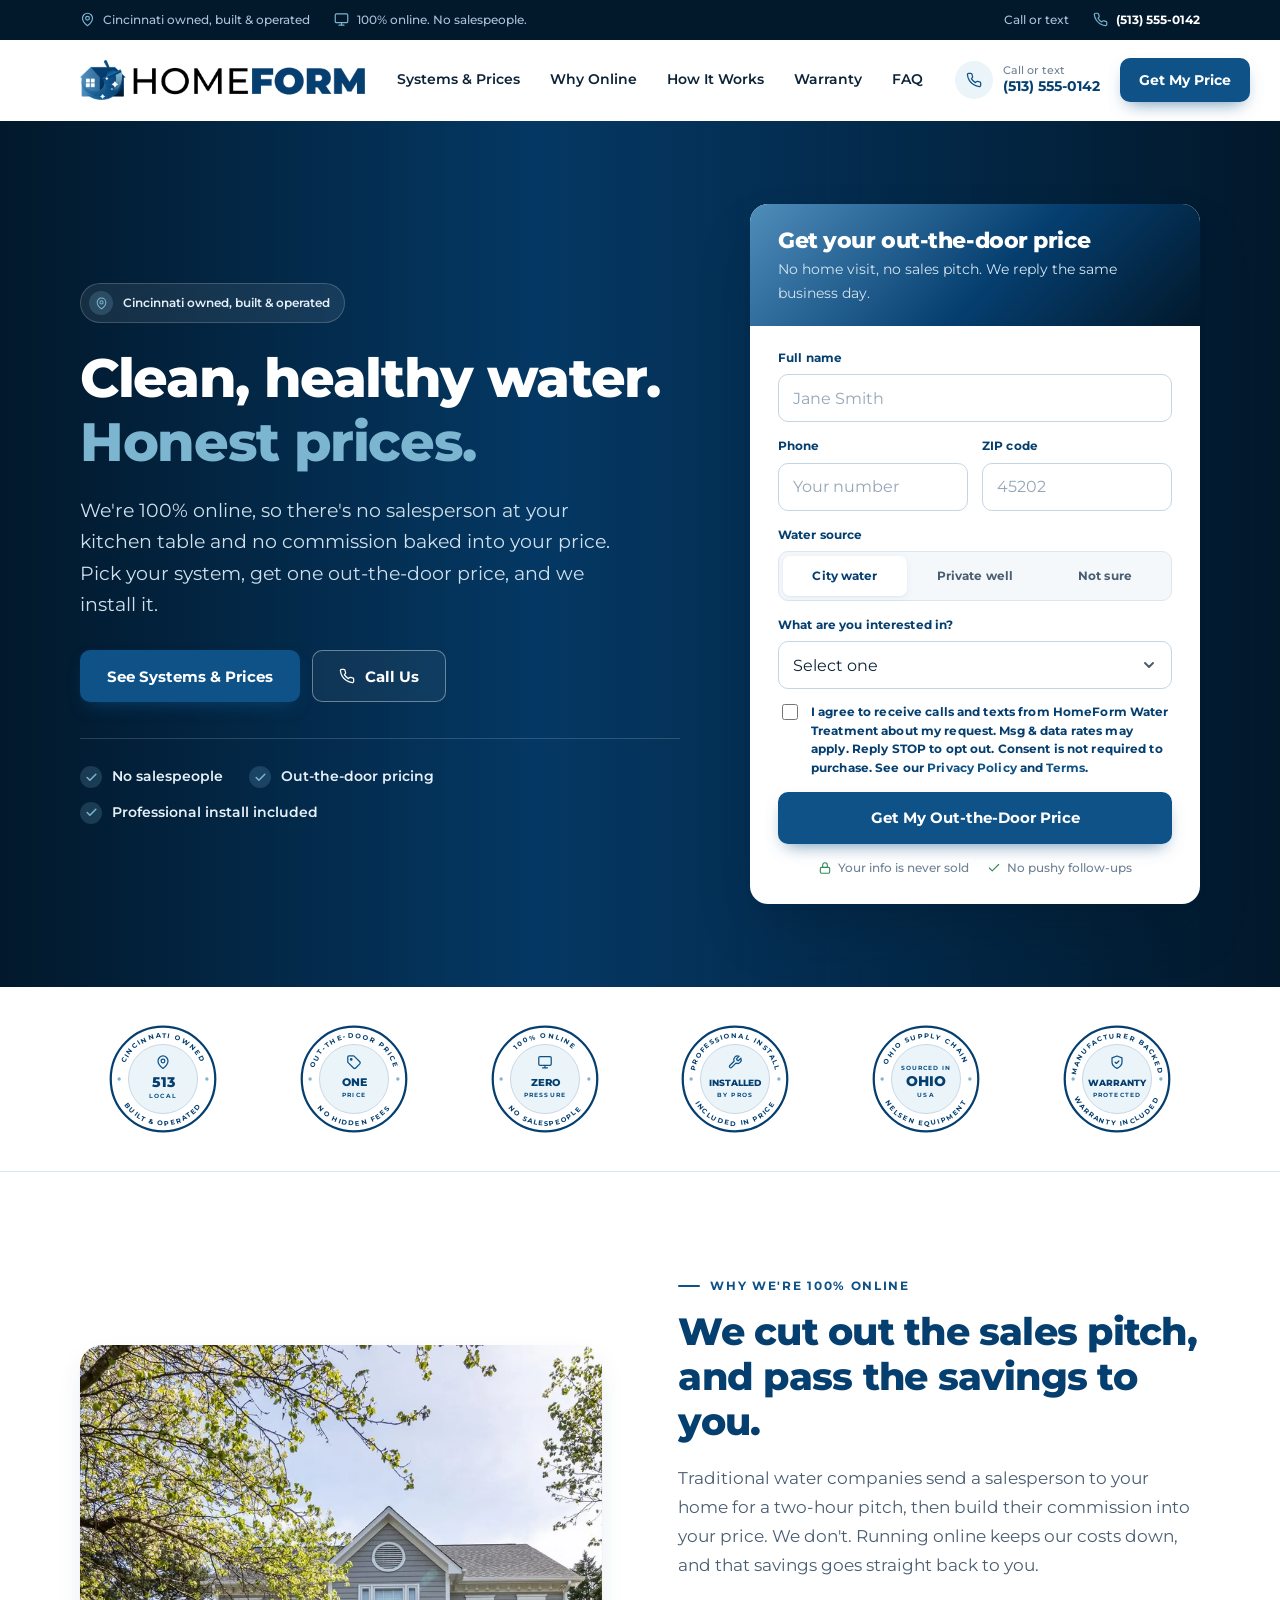
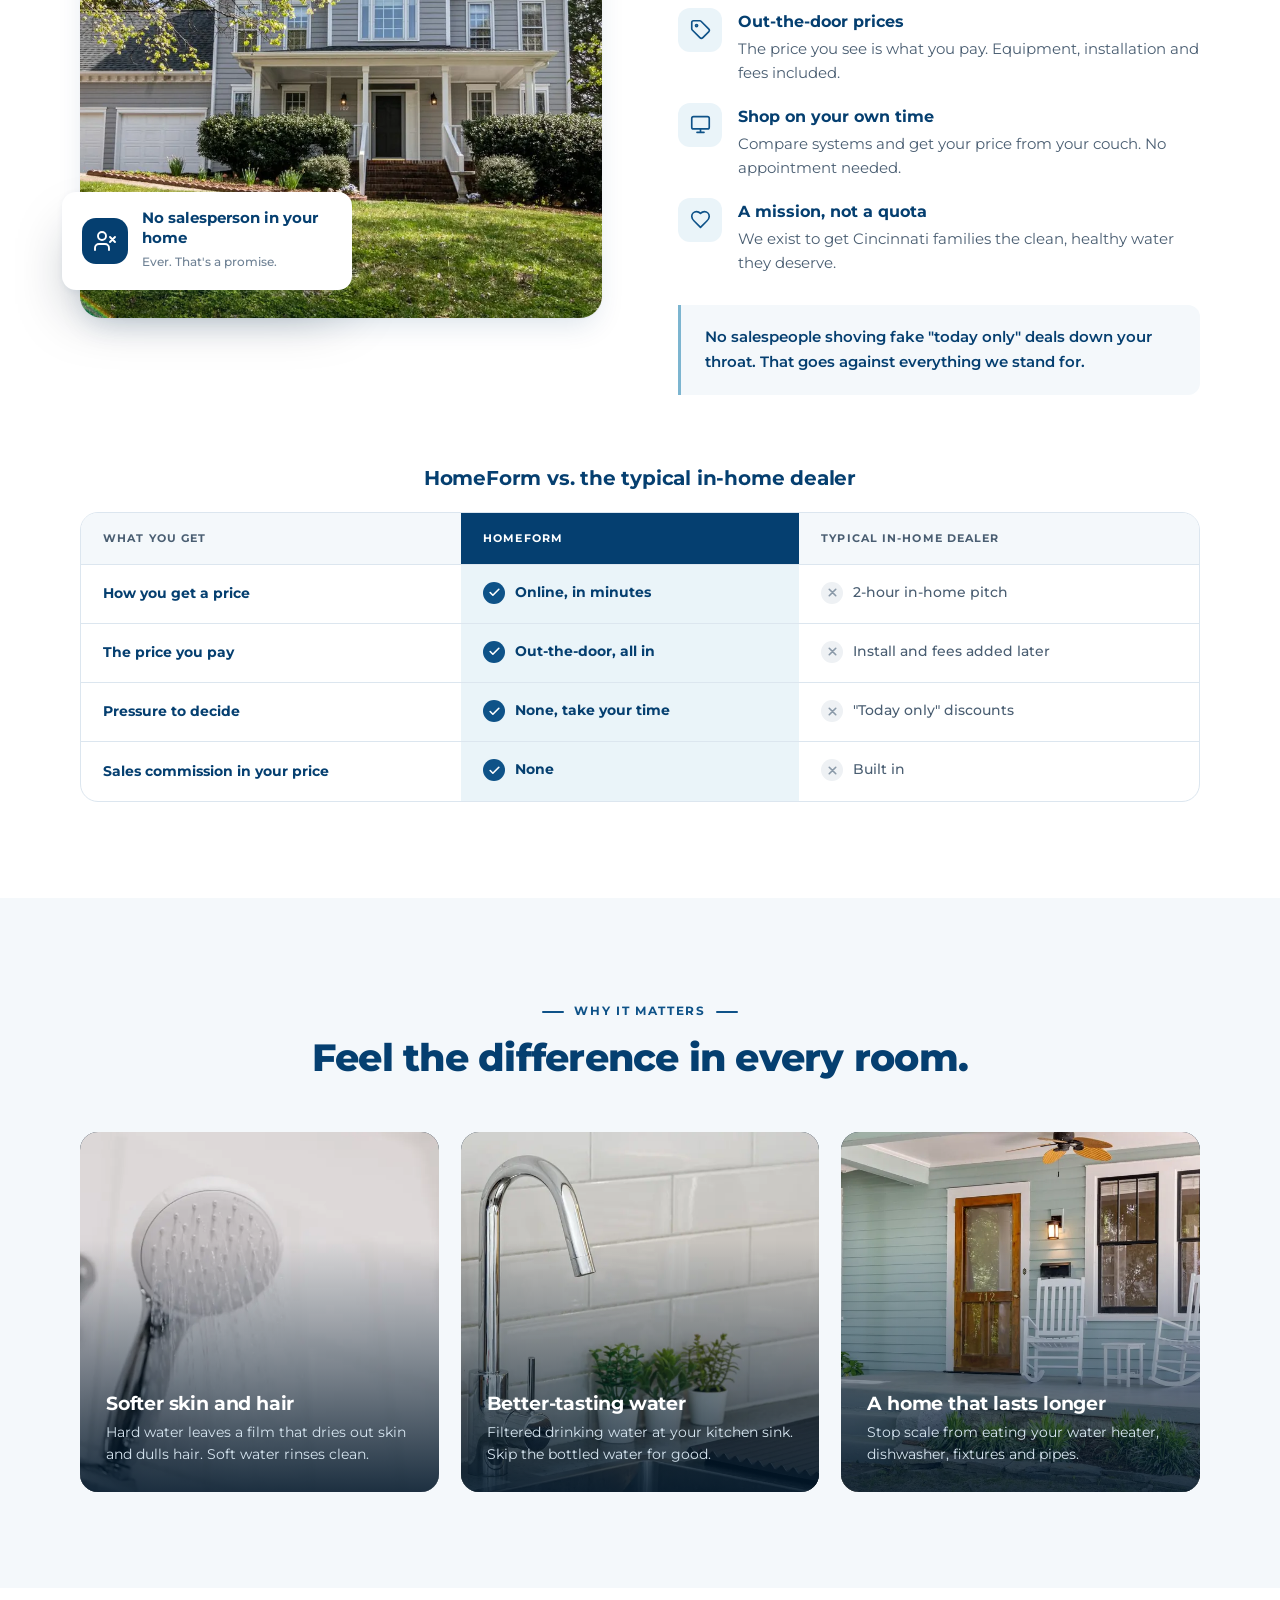
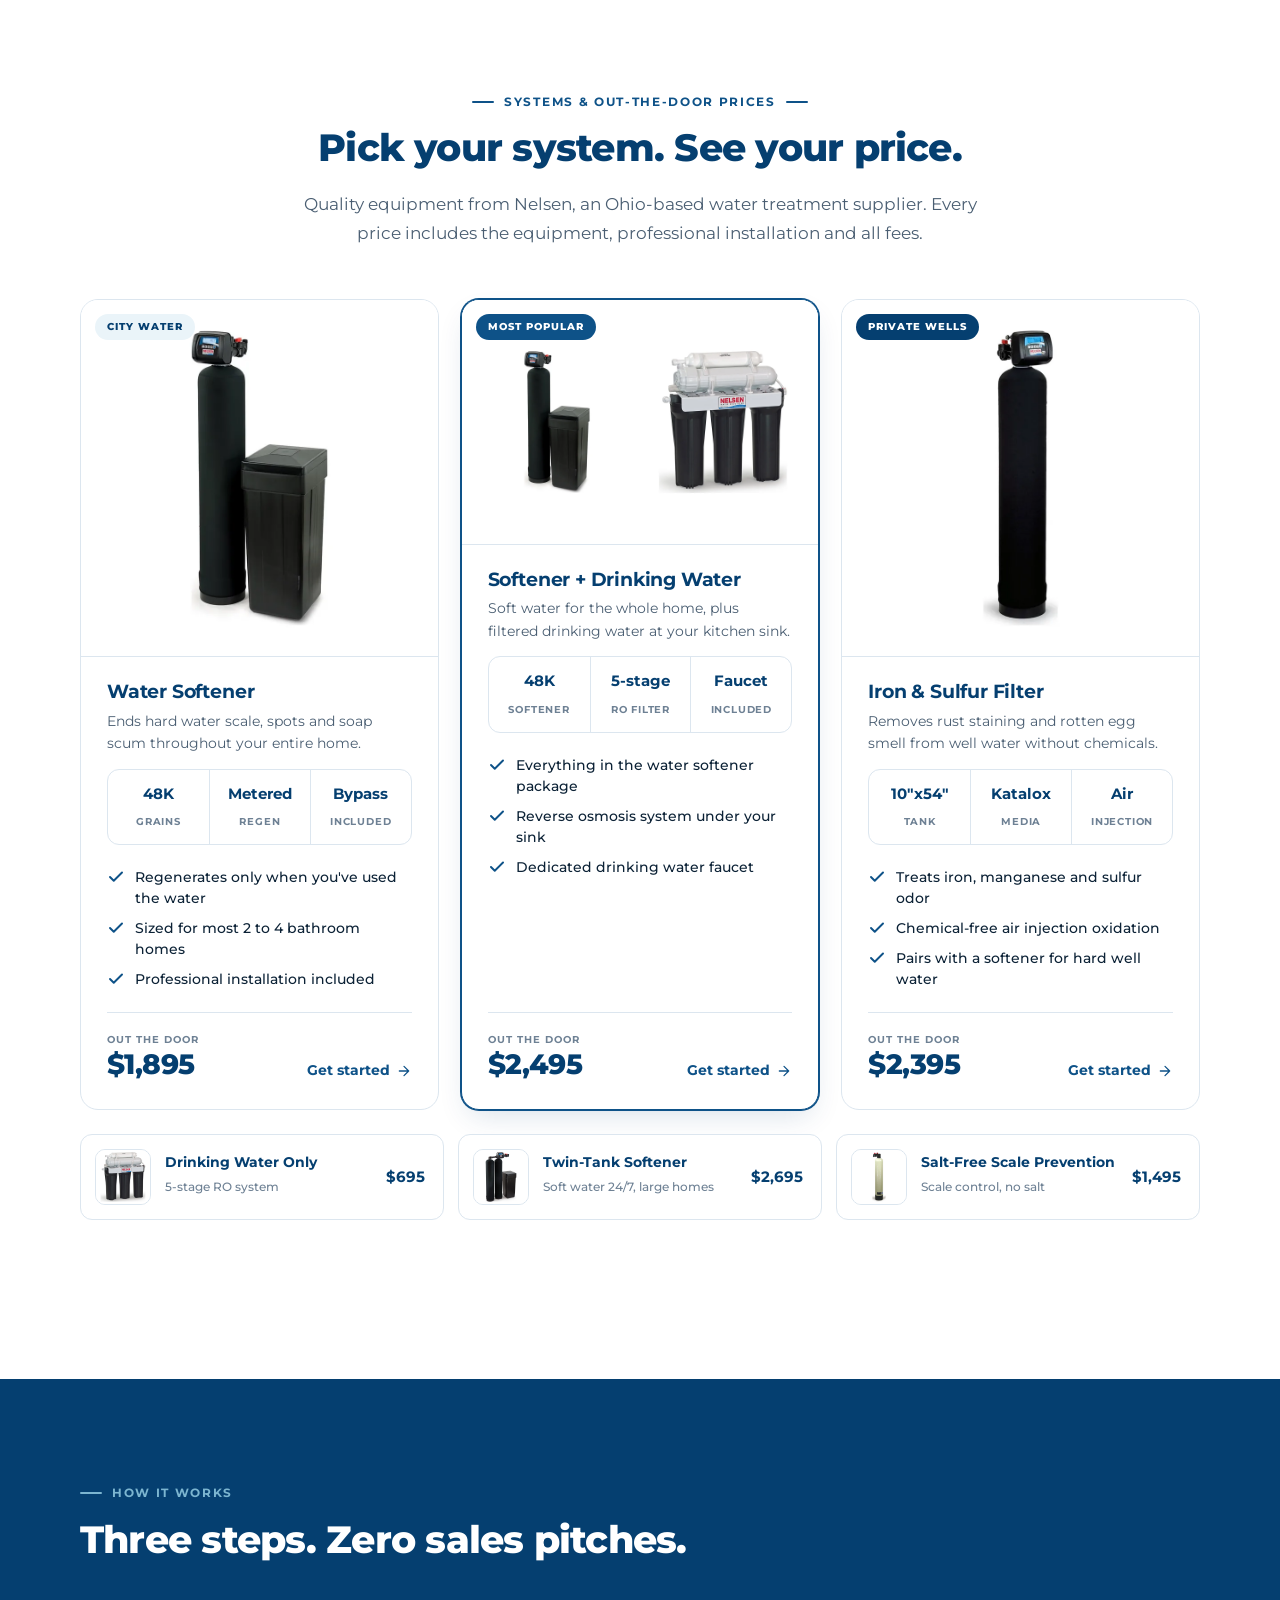
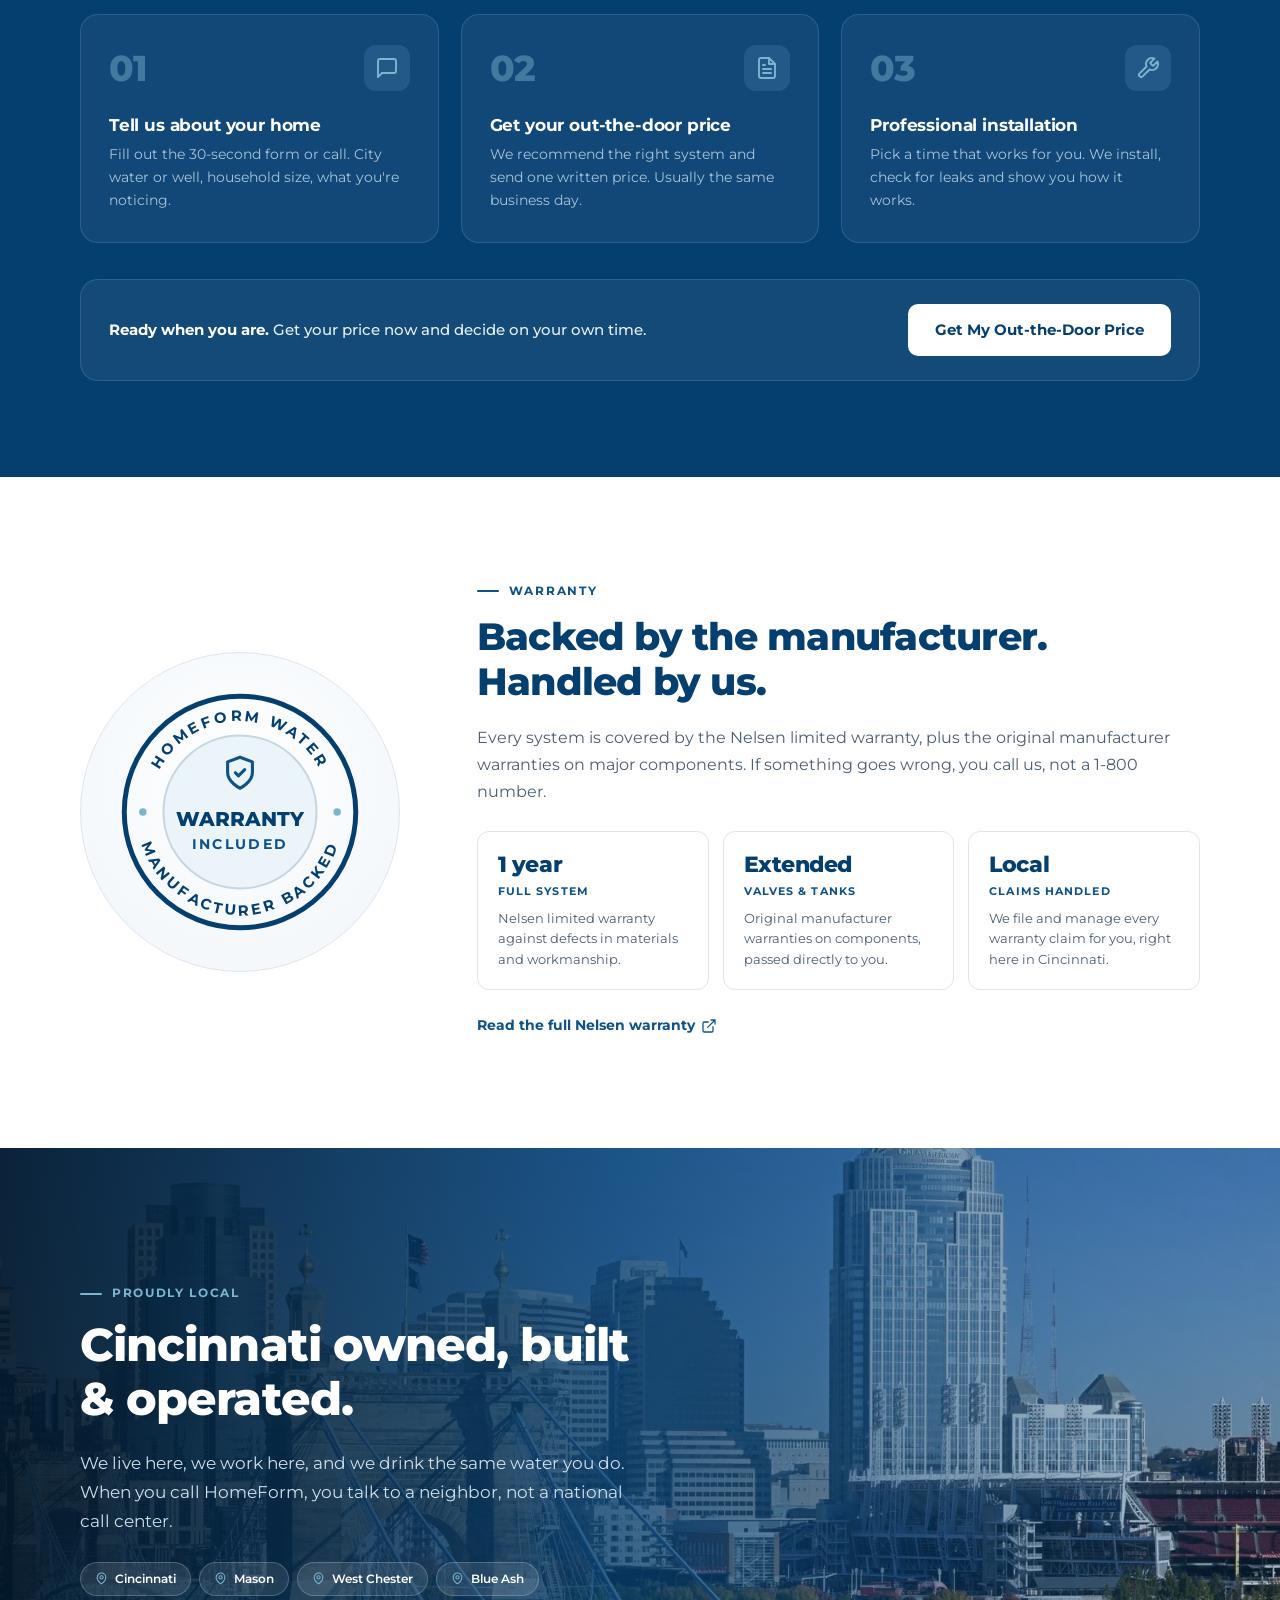
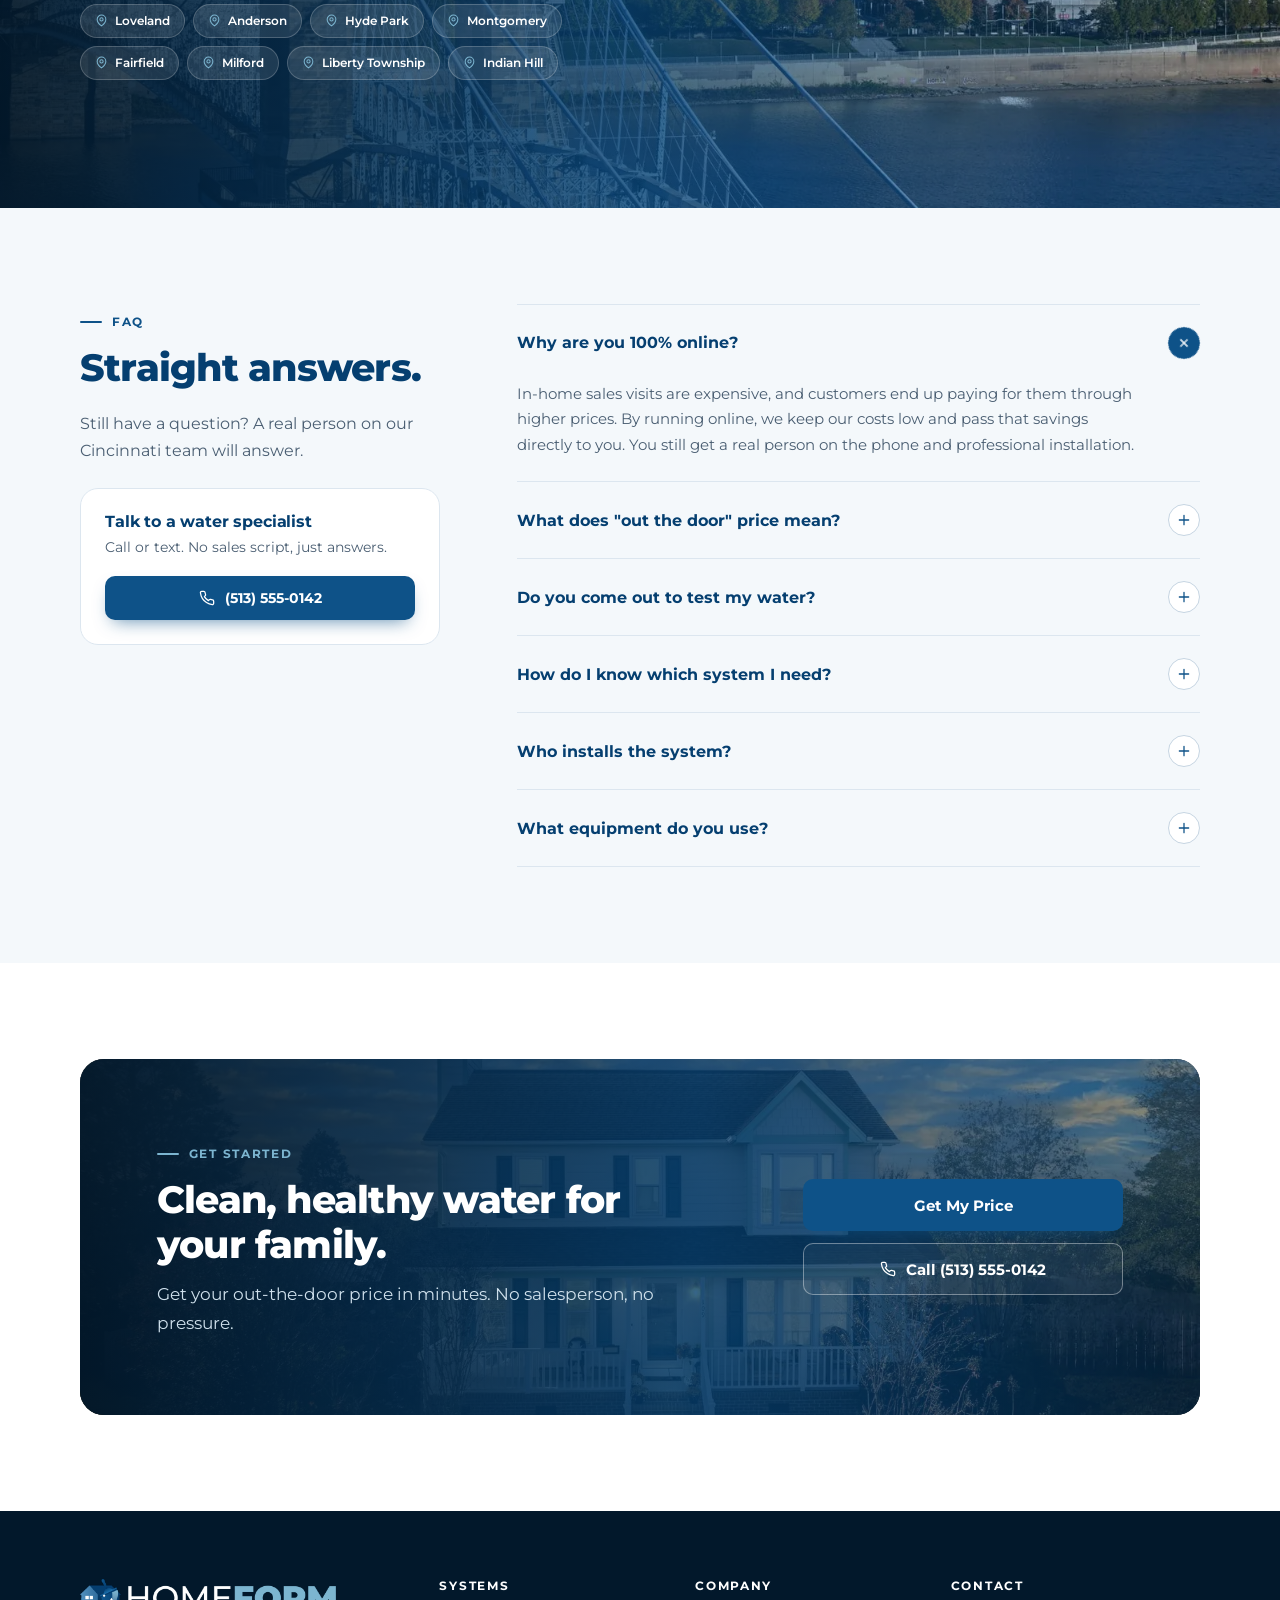
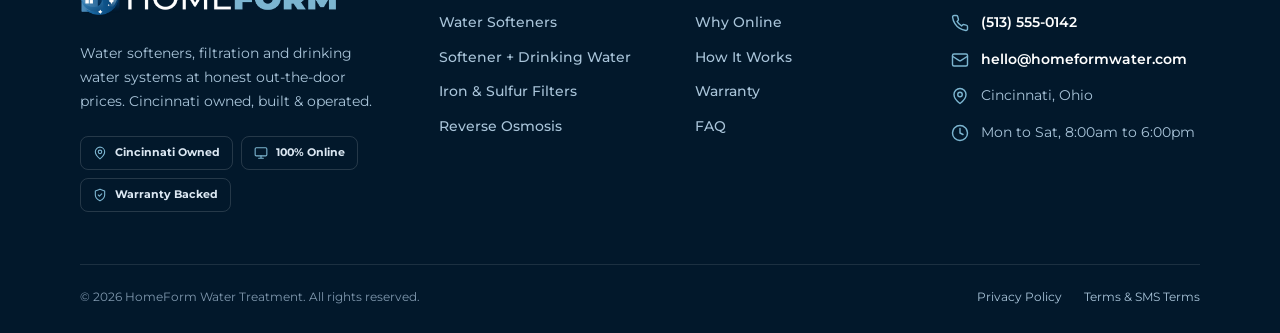
==== commit d12c5e54: "Rebrand to HomeForm Water Treatment - HomeForm logo (color + white), favicon and Montserrat type - B" ====
--- a/index.html
+++ b/index.html
@@ -3,27 +3,28 @@
 <head>
   <meta charset="utf-8">
   <meta name="viewport" content="width=device-width, initial-scale=1">
-  <title>Clearwell Water Co. | Water Softeners &amp; Filtration in Greater Springfield</title>
-  <meta name="description" content="Water softeners, whole-home filtration, reverse osmosis and well water treatment for Greater Springfield homes. Free in-home water test, one written price, installed in one day by licensed plumbers.">
-  <meta name="theme-color" content="#0B2A4A">
-  <link rel="icon" href="assets/img/favicon.svg" type="image/svg+xml">
-  <meta property="og:title" content="Clearwell Water Co. | Clean, soft water for every tap">
-  <meta property="og:description" content="Free in-home water test. One written price. Installed in one day by licensed plumbers.">
+  <title>HomeForm Water Treatment | Water Softeners in Cincinnati, Out-the-Door Pricing</title>
+  <meta name="description" content="Cincinnati owned, built and operated. Water softeners, iron filters and drinking water systems with honest out-the-door prices. 100% online, no salespeople, professional installation.">
+  <meta name="theme-color" content="#053F70">
+  <link rel="icon" href="assets/img/brand/favicon-64.png" type="image/png">
+  <link rel="apple-touch-icon" href="assets/img/brand/apple-touch-icon.png">
+  <meta property="og:title" content="HomeForm Water Treatment | Cincinnati">
+  <meta property="og:description" content="Clean, healthy water at honest out-the-door prices. 100% online, no salespeople.">
   <meta property="og:type" content="website">
+  <meta property="og:image" content="assets/img/photos/cincinnati-skyline.webp">
   <link rel="preconnect" href="https://fonts.googleapis.com">
   <link rel="preconnect" href="https://fonts.gstatic.com" crossorigin>
-  <link href="https://fonts.googleapis.com/css2?family=Inter:wght@400;500;600&family=Plus+Jakarta+Sans:wght@600;700;800&display=swap" rel="stylesheet">
+  <link href="https://fonts.googleapis.com/css2?family=Montserrat:wght@400;500;600;700;800&display=swap" rel="stylesheet">
   <link rel="stylesheet" href="assets/css/styles.css">
   <script type="application/ld+json">
   {
     "@context": "https://schema.org",
     "@type": "HomeAndConstructionBusiness",
-    "name": "Clearwell Water Co.",
-    "telephone": "+1-555-214-7700",
-    "email": "hello@clearwellwater.com",
-    "areaServed": "Greater Springfield",
-    "openingHours": "Mo-Sa 08:00-18:00",
-    "aggregateRating": { "@type": "AggregateRating", "ratingValue": "5.0", "reviewCount": "48" }
+    "name": "HomeForm Water Treatment",
+    "telephone": "+1-513-555-0142",
+    "email": "hello@homeformwater.com",
+    "areaServed": "Greater Cincinnati, Ohio",
+    "address": { "@type": "PostalAddress", "addressLocality": "Cincinnati", "addressRegion": "OH", "addressCountry": "US" }
   }
   </script>
 </head>
@@ -34,10 +35,8 @@
   <defs>
     <path id="arc-top" d="M 16 60 A 44 44 0 0 1 104 60"/>
     <path id="arc-bot" d="M 10 60 A 50 50 0 0 0 110 60"/>
-    <linearGradient id="g-navy" x1="0" x2="1"><stop offset="0" stop-color="#0B2A4A"/><stop offset=".45" stop-color="#1D4C78"/><stop offset="1" stop-color="#0B2A4A"/></linearGradient>
-    <linearGradient id="g-blue" x1="0" x2="1"><stop offset="0" stop-color="#11598A"/><stop offset=".45" stop-color="#2E8BCB"/><stop offset="1" stop-color="#11598A"/></linearGradient>
   </defs>
-  <symbol id="i-phone" viewBox="0 0 24 24"><path d="M22 16.92v3a2 2 0 0 1-2.18 2 19.79 19.79 0 0 1-8.63-3.07 19.5 19.5 0 0 1-6-6 19.79 19.79 0 0 1-3.07-8.67A2 2 0 0 1 4.11 2h3a2 2 0 0 1 2 1.72c.13.96.36 1.9.7 2.81a2 2 0 0 1-.45 2.11L8.09 9.91a16 16 0 0 0 6 6l1.27-1.27a2 2 0 0 1 2.11-.45c.91.34 1.85.57 2.81.7A2 2 0 0 1 22 16.92z"/></symbol>
+  <symbol id="i-phone" viewBox="0 0 24 24"><path d="M22 16.92v3a2 2 0 0 1-2.18 2 19.79 19.79 0 0 1-8.63-3.07 19.5 19.5 0 0 1-6-6 19.79 19.79 0 0 1-3.07-8.67A2 2 0 0 1 4.11 2h3a2 2 0 0 1 2 1.72c.13.96.36 1.9.7 2.81a2 2 0 0 1-.45 2.11L8.09 9.910a16 16 0 0 0 6 6l1.27-1.27a2 2 0 0 1 2.11-.45c.91.34 1.85.57 2.81.7A2 2 0 0 1 22 16.92z"/></symbol>
   <symbol id="i-check" viewBox="0 0 24 24"><path d="M20 6 9 17l-5-5"/></symbol>
   <symbol id="i-x" viewBox="0 0 24 24"><path d="M18 6 6 18M6 6l12 12"/></symbol>
   <symbol id="i-plus" viewBox="0 0 24 24"><path d="M12 5v14M5 12h14"/></symbol>
@@ -45,29 +44,18 @@
   <symbol id="i-menu" viewBox="0 0 24 24"><path d="M4 7h16M4 12h16M4 17h16"/></symbol>
   <symbol id="i-shield" viewBox="0 0 24 24"><path d="M12 22s8-4 8-10V5l-8-3-8 3v7c0 6 8 10 8 10z"/><path d="m9 12 2 2 4-4"/></symbol>
   <symbol id="i-lock" viewBox="0 0 24 24"><rect x="4" y="11" width="16" height="10" rx="2"/><path d="M8 11V7a4 4 0 0 1 8 0v4"/></symbol>
-  <symbol id="i-droplet" viewBox="0 0 24 24"><path d="M12 22a7 7 0 0 0 7-7c0-2-1-3.9-3-5.5s-3.5-4-4-6.5c-.5 2.5-2 4.9-4 6.5S5 13 5 15a7 7 0 0 0 7 7z"/></symbol>
-  <symbol id="i-star" viewBox="0 0 24 24"><path d="M12 2.5l2.94 5.96 6.56.95-4.75 4.63 1.12 6.54L12 17.5l-5.87 3.08 1.12-6.54L2.5 9.41l6.56-.95L12 2.5z"/></symbol>
   <symbol id="i-pin" viewBox="0 0 24 24"><path d="M20 10c0 6-8 12-8 12s-8-6-8-12a8 8 0 0 1 16 0z"/><circle cx="12" cy="10" r="3"/></symbol>
   <symbol id="i-clock" viewBox="0 0 24 24"><circle cx="12" cy="12" r="10"/><path d="M12 6v6l4 2"/></symbol>
   <symbol id="i-mail" viewBox="0 0 24 24"><rect x="2" y="4" width="20" height="16" rx="2"/><path d="m22 7-8.97 5.7a1.94 1.94 0 0 1-2.06 0L2 7"/></symbol>
-  <symbol id="i-layers" viewBox="0 0 24 24"><path d="m12 2 10 5-10 5L2 7l10-5z"/><path d="m2 17 10 5 10-5"/><path d="m2 12 10 5 10-5"/></symbol>
-  <symbol id="i-sun" viewBox="0 0 24 24"><circle cx="12" cy="12" r="4"/><path d="M12 2v2M12 20v2M4.93 4.93l1.41 1.41M17.66 17.66l1.41 1.41M2 12h2M20 12h2M6.34 17.66l-1.41 1.41M19.07 4.93l-1.41 1.41"/></symbol>
-  <symbol id="i-alert" viewBox="0 0 24 24"><path d="m21.73 18-8-14a2 2 0 0 0-3.48 0l-8 14A2 2 0 0 0 4 21h16a2 2 0 0 0 1.73-3z"/><path d="M12 9v4M12 17h.01"/></symbol>
-  <symbol id="i-wind" viewBox="0 0 24 24"><path d="M17.7 7.7a2.5 2.5 0 1 1 1.8 4.3H2"/><path d="M9.6 4.6A2 2 0 1 1 11 8H2"/><path d="M12.6 19.4A2 2 0 1 0 14 16H2"/></symbol>
-  <symbol id="i-glass" viewBox="0 0 24 24"><path d="M15.2 22H8.8a2 2 0 0 1-2-1.79L5 3h14l-1.81 17.21A2 2 0 0 1 15.2 22z"/><path d="M6 12a5 5 0 0 1 6 0 5 5 0 0 0 6 0"/></symbol>
-  <symbol id="i-flame" viewBox="0 0 24 24"><path d="M8.5 14.5A2.5 2.5 0 0 0 11 12c0-1.38-.5-2-1-3-1.07-2.14-.22-4.05 2-6 .5 2.5 2 4.9 4 6.5 2 1.6 3 3.5 3 5.5a7 7 0 1 1-14 0c0-1.15.43-2.29 1-3a2.5 2.5 0 0 0 2.5 2.5z"/></symbol>
-  <symbol id="i-building" viewBox="0 0 24 24"><path d="M6 22V4a2 2 0 0 1 2-2h8a2 2 0 0 1 2 2v18z"/><path d="M6 12H4a2 2 0 0 0-2 2v8h4M18 9h2a2 2 0 0 1 2 2v11h-4"/><path d="M10 6h4M10 10h4M10 14h4M10 18h4"/></symbol>
   <symbol id="i-home" viewBox="0 0 24 24"><path d="m3 9 9-7 9 7v11a2 2 0 0 1-2 2H5a2 2 0 0 1-2-2z"/><path d="M9 22V12h6v10"/></symbol>
-  <symbol id="i-flask" viewBox="0 0 24 24"><path d="M9 3h6M10 3v6.5L4.5 19a2 2 0 0 0 1.7 3h11.6a2 2 0 0 0 1.7-3L14 9.5V3"/><path d="M7 15h10"/></symbol>
   <symbol id="i-file" viewBox="0 0 24 24"><path d="M14 2H6a2 2 0 0 0-2 2v16a2 2 0 0 0 2 2h12a2 2 0 0 0 2-2V8z"/><path d="M14 2v6h6M16 13H8M16 17H8M10 9H8"/></symbol>
-  <symbol id="i-wrench" viewBox="0 0 24 24"><path d="M14.7 6.3a1 1 0 0 0 0 1.4l1.6 1.6a1 1 0 0 0 1.4 0l3.77-3.77a6 6 0 0 1-7.94 7.94l-6.91 6.91a2.12 2.12 0 0 1-3-3l6.91-6.91a6 6 0 0 1 7.94-7.94l-3.76 3.76z"/></symbol>
+  <symbol id="i-wrench" viewBox="0 0 24 24"><path d="M14.7 6.3a1 1 0 0 0 0 1.4l1.6 1.6a1 1 0 0 0 1.4 0l3.77-3.77a6 6 0 0 1-7.94 7.94l-6.91 6.91a2.12 2.12 0 0 1-3-3l6.91-6.91a6 6 0 0 1 7.94-7.940l-3.76 3.76z"/></symbol>
   <symbol id="i-chat" viewBox="0 0 24 24"><path d="M21 15a2 2 0 0 1-2 2H7l-4 4V5a2 2 0 0 1 2-2h14a2 2 0 0 1 2 2z"/></symbol>
-  <symbol id="i-uv" viewBox="0 0 24 24"><rect x="3" y="9" width="18" height="6" rx="3"/><path d="M7 5v2M12 4v3M17 5v2M7 17v2M12 17v3M17 17v2"/></symbol>
-  <symbol id="i-filter" viewBox="0 0 24 24"><path d="M22 3H2l8 9.46V19l4 2v-8.54L22 3z"/></symbol>
-  <symbol id="i-calendar" viewBox="0 0 24 24"><rect x="3" y="4" width="18" height="18" rx="2"/><path d="M16 2v4M8 2v4M3 10h18"/></symbol>
   <symbol id="i-tag" viewBox="0 0 24 24"><path d="M12.59 2.59A2 2 0 0 0 11.17 2H4a2 2 0 0 0-2 2v7.17a2 2 0 0 0 .59 1.42l8.7 8.7a2.43 2.43 0 0 0 3.42 0l6.58-6.58a2.43 2.43 0 0 0 0-3.42z"/><circle cx="7.5" cy="7.5" r="1.2"/></symbol>
-  <symbol id="i-award" viewBox="0 0 24 24"><circle cx="12" cy="8" r="6"/><path d="M15.48 12.89 17 22l-5-3-5 3 1.52-9.11"/></symbol>
-  <symbol id="g-logo" viewBox="0 0 48 48"><path fill="#FFC107" d="M43.6 20.08H42V20H24v8h11.3c-1.65 4.66-6.08 8-11.3 8-6.63 0-12-5.37-12-12s5.37-12 12-12c3.06 0 5.84 1.15 7.96 3.04l5.66-5.66C34.05 6.05 29.27 4 24 4 12.95 4 4 12.95 4 24s8.95 20 20 20 20-8.95 20-20c0-1.34-.14-2.65-.39-3.92z"/><path fill="#FF3D00" d="m6.31 14.69 6.57 4.82C14.66 15.11 18.96 12 24 12c3.06 0 5.84 1.15 7.96 3.04l5.66-5.66C34.05 6.05 29.27 4 24 4 16.32 4 9.66 8.34 6.31 14.69z"/><path fill="#4CAF50" d="M24 44c5.17 0 9.86-1.98 13.41-5.19l-6.19-5.24A11.91 11.91 0 0 1 24 36c-5.2 0-9.62-3.32-11.28-7.95l-6.52 5.03C9.5 39.56 16.23 44 24 44z"/><path fill="#1976D2" d="M43.6 20.08H42V20H24v8h11.3a12.04 12.04 0 0 1-4.09 5.57l6.19 5.24C36.97 39.2 44 34 44 24c0-1.34-.14-2.65-.39-3.92z"/></symbol>
+  <symbol id="i-monitor" viewBox="0 0 24 24"><rect x="2" y="3" width="20" height="14" rx="2"/><path d="M8 21h8M12 17v4"/></symbol>
+  <symbol id="i-user-x" viewBox="0 0 24 24"><path d="M16 21v-2a4 4 0 0 0-4-4H6a4 4 0 0 0-4 4v2"/><circle cx="9" cy="7" r="4"/><path d="m17 8 5 5M22 8l-5 5"/></symbol>
+  <symbol id="i-heart" viewBox="0 0 24 24"><path d="M19 14c1.49-1.46 3-3.21 3-5.5A5.5 5.5 0 0 0 16.5 3c-1.76 0-3 .5-4.5 2-1.5-1.5-2.74-2-4.5-2A5.5 5.5 0 0 0 2 8.5c0 2.3 1.5 4.05 3 5.5l7 7z"/></symbol>
+  <symbol id="i-external" viewBox="0 0 24 24"><path d="M15 3h6v6M10 14 21 3M18 13v6a2 2 0 0 1-2 2H5a2 2 0 0 1-2-2V8a2 2 0 0 1 2-2h6"/></symbol>
 </svg>
 
 <a class="skip-link" href="./" data-section="main">Skip to content</a>
@@ -76,12 +64,12 @@
 <div class="topbar">
   <div class="wrap">
     <div class="topbar-items">
-      <span class="topbar-item"><svg class="icon"><use href="#i-pin"/></svg>Serving Greater Springfield &amp; surrounding towns</span>
-      <span class="topbar-item hide-sm"><svg class="icon"><use href="#i-clock"/></svg>Mon to Sat, 8am to 6pm</span>
+      <span class="topbar-item hide-sm"><svg class="icon"><use href="#i-pin"/></svg>Cincinnati owned, built &amp; operated</span>
+      <span class="topbar-item hide-sm"><svg class="icon"><use href="#i-monitor"/></svg>100% online. No salespeople.</span>
     </div>
     <div class="topbar-items">
       <span class="topbar-item hide-sm">Call or text</span>
-      <a class="topbar-item" href="tel:+15552147700"><svg class="icon"><use href="#i-phone"/></svg>(555) 214-7700</a>
+      <a class="topbar-item" href="tel:+15135550142"><svg class="icon"><use href="#i-phone"/></svg>(513) 555-0142</a>
     </div>
   </div>
 </div>
@@ -89,24 +77,23 @@
 <!-- Header -->
 <header class="header">
   <div class="wrap">
-    <a class="logo" href="./" aria-label="Clearwell Water Co. home">
-      <svg class="logo-mark" viewBox="0 0 40 40" aria-hidden="true"><rect width="40" height="40" rx="11" fill="#0B2A4A"/><path d="M20 7.5c-1 3.3-3.2 6.1-5.5 8.4-1.8 1.9-2.8 4-2.8 6.4a8.3 8.3 0 0 0 16.6 0c0-2.4-1-4.5-2.8-6.4-2.3-2.3-4.5-5.1-5.5-8.4z" fill="#3FA9CF"/><path d="M15 23.6c1.7-1.2 3.4-1.2 5 0s3.4 1.2 5 0" fill="none" stroke="#fff" stroke-width="1.8" stroke-linecap="round"/></svg>
-      <span class="logo-text"><span class="logo-name">Clearwell</span><span class="logo-sub">WATER CO.</span></span>
+    <a class="logo" href="./" aria-label="HomeForm Water Treatment home">
+      <img src="assets/img/brand/homeform-logo.png" alt="HomeForm" width="854" height="120">
     </a>
     <nav class="nav" aria-label="Primary">
-      <a href="./" data-section="systems">Systems</a>
+      <a href="./" data-section="systems">Systems &amp; Prices</a>
+      <a href="./" data-section="why">Why Online</a>
       <a href="./" data-section="process">How It Works</a>
-      <a href="./" data-section="pricing">Pricing</a>
-      <a href="./" data-section="reviews">Reviews</a>
+      <a href="./" data-section="warranty">Warranty</a>
       <a href="./" data-section="faq">FAQ</a>
-      <a class="btn btn-primary btn-sm" href="./" data-section="quote" hidden data-mobile-only>Book a Free Water Test</a>
+      <a class="btn btn-primary btn-sm" href="./" data-section="quote">Get My Price</a>
     </nav>
     <div class="header-actions">
-      <a class="header-phone" href="tel:+15552147700">
+      <a class="header-phone" href="tel:+15135550142">
         <span class="header-phone-icon"><svg class="icon icon-sm"><use href="#i-phone"/></svg></span>
-        <span class="header-phone-text"><small>Call or text us</small><strong>(555) 214-7700</strong></span>
+        <span class="header-phone-text"><small>Call or text</small><strong>(513) 555-0142</strong></span>
       </a>
-      <a class="btn btn-primary btn-sm" href="./" data-section="quote">Free Water Test</a>
+      <a class="btn btn-primary btn-sm" href="./" data-section="quote">Get My Price</a>
     </div>
     <button class="menu-toggle" type="button" aria-label="Open menu" aria-expanded="false"><svg class="icon"><use href="#i-menu"/></svg></button>
   </div>
@@ -116,52 +103,44 @@
 
   <!-- Hero -->
   <section class="hero" aria-labelledby="hero-title">
-    <video class="hero-video" autoplay muted loop playsinline preload="auto" aria-hidden="true">
+    <video class="hero-video" autoplay muted loop playsinline preload="metadata" aria-hidden="true">
       <source src="assets/video/hero.mp4" type="video/mp4">
     </video>
     <div class="wrap">
       <div class="hero-copy">
-        <div class="hero-badge">
-          <span class="stars"><svg class="icon icon-fill"><use href="#i-star"/></svg><svg class="icon icon-fill"><use href="#i-star"/></svg><svg class="icon icon-fill"><use href="#i-star"/></svg><svg class="icon icon-fill"><use href="#i-star"/></svg><svg class="icon icon-fill"><use href="#i-star"/></svg></span>
-          Rated 5.0 by 48 local homeowners
-        </div>
-        <h1 id="hero-title">Clean, soft water from <span>every tap</span> in your home.</h1>
-        <p class="hero-lead">We test your water for free, show you exactly what is in it, and install only the system it actually needs. One written price, installed in a single day by licensed plumbers.</p>
+        <div class="hero-kicker"><span class="dot"><svg class="icon"><use href="#i-pin"/></svg></span>Cincinnati owned, built &amp; operated</div>
+        <h1 id="hero-title">Clean, healthy water. <span>Honest prices.</span></h1>
+        <p class="hero-lead">We're 100% online, so there's no salesperson at your kitchen table and no commission baked into your price. Pick your system, get one out-the-door price, and we install it.</p>
         <div class="hero-actions">
-          <a class="btn btn-primary" href="./" data-section="quote">Book a Free Water Test <svg class="icon icon-sm"><use href="#i-arrow"/></svg></a>
-          <a class="btn btn-ghost-light" href="./" data-section="systems">Explore Our Systems</a>
+          <a class="btn btn-primary" href="./" data-section="systems">See Systems &amp; Prices</a>
+          <a class="btn btn-ghost-light" href="tel:+15135550142"><svg class="icon icon-sm"><use href="#i-phone"/></svg>Call Us</a>
         </div>
         <ul class="hero-points">
-          <li><span class="tick"><svg class="icon"><use href="#i-check"/></svg></span>Free in-home water test</li>
-          <li><span class="tick"><svg class="icon"><use href="#i-check"/></svg></span>Installed in one day</li>
-          <li><span class="tick"><svg class="icon"><use href="#i-check"/></svg></span>Lifetime warranty</li>
+          <li><span class="tick"><svg class="icon"><use href="#i-check"/></svg></span>No salespeople</li>
+          <li><span class="tick"><svg class="icon"><use href="#i-check"/></svg></span>Out-the-door pricing</li>
+          <li><span class="tick"><svg class="icon"><use href="#i-check"/></svg></span>Professional install included</li>
         </ul>
       </div>
 
       <div class="form-card" id="quote">
         <div class="form-card-head">
-          <div class="form-card-tag">Booking this week</div>
-          <h2>Book your free water test</h2>
-          <p>Takes 30 seconds. We call you back the same business day.</p>
+          <h2>Get your out-the-door price</h2>
+          <p>No home visit, no sales pitch. We reply the same business day.</p>
         </div>
         <div class="form-card-body">
           <form data-lead-form novalidate>
             <div class="form-grid">
-              <div class="field">
-                <label for="f-first">First name</label>
-                <input id="f-first" name="first_name" type="text" autocomplete="given-name" placeholder="Jane" required>
-              </div>
-              <div class="field">
-                <label for="f-last">Last name</label>
-                <input id="f-last" name="last_name" type="text" autocomplete="family-name" placeholder="Smith" required>
+              <div class="field full">
+                <label for="f-name">Full name</label>
+                <input id="f-name" name="name" type="text" autocomplete="name" placeholder="Jane Smith" required>
               </div>
               <div class="field">
                 <label for="f-phone">Phone</label>
-                <input id="f-phone" name="phone" type="tel" autocomplete="tel" placeholder="(555) 000-0000" required>
+                <input id="f-phone" name="phone" type="tel" autocomplete="tel" placeholder="Your number" required>
               </div>
               <div class="field">
                 <label for="f-zip">ZIP code</label>
-                <input id="f-zip" name="zip" type="text" inputmode="numeric" autocomplete="postal-code" pattern="[0-9]{5}" maxlength="5" placeholder="12345" required>
+                <input id="f-zip" name="zip" type="text" inputmode="numeric" autocomplete="postal-code" pattern="[0-9]{5}" maxlength="5" placeholder="45202" required>
               </div>
               <div class="field full">
                 <span class="label" id="source-label">Water source</span>
@@ -172,282 +151,231 @@
                 </div>
               </div>
               <div class="field full">
-                <label for="f-concern">Main concern</label>
-                <select id="f-concern" name="concern" required>
+                <label for="f-system">What are you interested in?</label>
+                <select id="f-system" name="system" required>
                   <option value="" selected disabled>Select one</option>
-                  <option>Hard water, scale or spotting</option>
-                  <option>Chlorine taste or smell</option>
-                  <option>Rust, iron or staining</option>
-                  <option>Rotten egg or sulfur smell</option>
-                  <option>Better drinking water</option>
-                  <option>General water quality</option>
-                  <option>Not sure yet</option>
+                  <option>Water softener</option>
+                  <option>Softener + drinking water system</option>
+                  <option>Iron &amp; sulfur filter (well water)</option>
+                  <option>Drinking water system only</option>
+                  <option>Not sure, help me choose</option>
                 </select>
               </div>
               <div class="field full">
                 <label class="consent">
                   <input type="checkbox" name="sms_consent">
-                  <span>I agree to receive calls and texts from Clearwell Water Co. about my request. Msg &amp; data rates may apply. Reply STOP to opt out. Consent is not required to purchase. See our <a href="privacy/">Privacy Policy</a> and <a href="terms/">Terms</a>.</span>
+                  <span>I agree to receive calls and texts from HomeForm Water Treatment about my request. Msg &amp; data rates may apply. Reply STOP to opt out. Consent is not required to purchase. See our <a href="privacy/">Privacy Policy</a> and <a href="terms/">Terms</a>.</span>
                 </label>
               </div>
               <div class="field full">
-                <button class="btn btn-primary btn-block" type="submit">Request My Free Water Test</button>
+                <button class="btn btn-primary btn-block" type="submit">Get My Out-the-Door Price</button>
               </div>
             </div>
             <div class="form-foot">
               <span><svg class="icon"><use href="#i-lock"/></svg>Your info is never sold</span>
-              <span><svg class="icon"><use href="#i-check"/></svg>No pressure, no obligation</span>
+              <span><svg class="icon"><use href="#i-check"/></svg>No pushy follow-ups</span>
             </div>
           </form>
         </div>
         <div class="form-success" role="status" aria-live="polite">
           <div class="icon-wrap"><svg class="icon icon-lg"><use href="#i-check"/></svg></div>
           <h3>Request received</h3>
-          <p>Thanks. A Clearwell specialist will call you today to schedule your free water test. Need us sooner? Call <a href="tel:+15552147700">(555) 214-7700</a>.</p>
+          <p>Thanks! We'll send your out-the-door price today. Questions in the meantime? Call or text <a href="tel:+15135550142">(513) 555-0142</a>.</p>
         </div>
       </div>
     </div>
   </section>
 
   <!-- Trust seals -->
-  <section class="trust" aria-label="Certifications and guarantees">
+  <section class="trust" aria-label="Why homeowners choose HomeForm">
     <div class="wrap">
-      <p class="trust-label">Certified components. Licensed installers. Backed for life.</p>
       <div class="seals">
 
-        <svg class="seal" viewBox="0 0 120 120" role="img" aria-label="Lifetime warranty">
+        <svg class="seal" viewBox="0 0 120 120" role="img" aria-label="Cincinnati owned, built and operated">
           <circle class="ring-outer" cx="60" cy="60" r="56"/><circle class="core" cx="60" cy="60" r="37"/><circle class="ring-inner" cx="60" cy="60" r="37"/>
-          <text class="ring-text"><textPath href="#arc-top" startOffset="50%" text-anchor="middle">PROTECTED FOR LIFE</textPath></text>
-          <text class="ring-text"><textPath href="#arc-bot" startOffset="50%" text-anchor="middle">PARTS · TANKS · VALVES</textPath></text>
-          <circle class="gold" cx="13" cy="60" r="1.8"/><circle class="gold" cx="107" cy="60" r="1.8"/>
-          <use href="#i-shield" x="51" y="34" width="18" height="18" fill="none" stroke="#15679F" stroke-width="2" stroke-linecap="round" stroke-linejoin="round"/>
-          <text class="big" x="60" y="68" font-size="12" text-anchor="middle">LIFETIME</text>
-          <text class="small" x="60" y="79" text-anchor="middle">WARRANTY</text>
+          <text class="ring-text"><textPath href="#arc-top" startOffset="50%" text-anchor="middle">CINCINNATI OWNED</textPath></text>
+          <text class="ring-text"><textPath href="#arc-bot" startOffset="50%" text-anchor="middle">BUILT &amp; OPERATED</textPath></text>
+          <circle class="dotc" cx="13" cy="60" r="1.8"/><circle class="dotc" cx="107" cy="60" r="1.8"/>
+          <use href="#i-pin" x="52" y="34" width="16" height="16" fill="none" stroke="#0E5288" stroke-width="2" stroke-linecap="round" stroke-linejoin="round"/>
+          <text class="big" x="60" y="69" font-size="15" text-anchor="middle">513</text>
+          <text class="small" x="60" y="80" text-anchor="middle">LOCAL</text>
         </svg>
 
-        <svg class="seal" viewBox="0 0 120 120" role="img" aria-label="NSF/ANSI certified components">
+        <svg class="seal" viewBox="0 0 120 120" role="img" aria-label="Out-the-door pricing, no hidden fees">
           <circle class="ring-outer" cx="60" cy="60" r="56"/><circle class="core" cx="60" cy="60" r="37"/><circle class="ring-inner" cx="60" cy="60" r="37"/>
-          <text class="ring-text"><textPath href="#arc-top" startOffset="50%" text-anchor="middle">CERTIFIED MEDIA</textPath></text>
-          <text class="ring-text"><textPath href="#arc-bot" startOffset="50%" text-anchor="middle">TESTED · VERIFIED</textPath></text>
-          <circle class="gold" cx="13" cy="60" r="1.8"/><circle class="gold" cx="107" cy="60" r="1.8"/>
-          <text class="small" x="60" y="49" text-anchor="middle">STANDARDS</text>
-          <text class="big" x="60" y="67" font-size="17" text-anchor="middle">NSF</text>
-          <text class="small" x="60" y="79" text-anchor="middle" font-size="6.4">ANSI 42 · 44 · 58</text>
+          <text class="ring-text"><textPath href="#arc-top" startOffset="50%" text-anchor="middle">OUT-THE-DOOR PRICE</textPath></text>
+          <text class="ring-text"><textPath href="#arc-bot" startOffset="50%" text-anchor="middle">NO HIDDEN FEES</textPath></text>
+          <circle class="dotc" cx="13" cy="60" r="1.8"/><circle class="dotc" cx="107" cy="60" r="1.8"/>
+          <use href="#i-tag" x="52" y="34" width="16" height="16" fill="none" stroke="#0E5288" stroke-width="2" stroke-linecap="round" stroke-linejoin="round"/>
+          <text class="big" x="60" y="68" font-size="12" text-anchor="middle">ONE</text>
+          <text class="small" x="60" y="79" text-anchor="middle">PRICE</text>
         </svg>
 
-        <svg class="seal" viewBox="0 0 120 120" role="img" aria-label="Licensed and insured installers">
+        <svg class="seal" viewBox="0 0 120 120" role="img" aria-label="100 percent online, no salespeople">
           <circle class="ring-outer" cx="60" cy="60" r="56"/><circle class="core" cx="60" cy="60" r="37"/><circle class="ring-inner" cx="60" cy="60" r="37"/>
-          <text class="ring-text"><textPath href="#arc-top" startOffset="50%" text-anchor="middle">LICENSED &amp; INSURED</textPath></text>
-          <text class="ring-text"><textPath href="#arc-bot" startOffset="50%" text-anchor="middle">MASTER PLUMBERS</textPath></text>
-          <circle class="gold" cx="13" cy="60" r="1.8"/><circle class="gold" cx="107" cy="60" r="1.8"/>
-          <use href="#i-wrench" x="50" y="33" width="20" height="20" fill="none" stroke="#15679F" stroke-width="2" stroke-linecap="round" stroke-linejoin="round"/>
-          <text class="big" x="60" y="68" font-size="11.5" text-anchor="middle">LICENSED</text>
-          <text class="small" x="60" y="79" text-anchor="middle">&amp; BONDED</text>
+          <text class="ring-text"><textPath href="#arc-top" startOffset="50%" text-anchor="middle">100% ONLINE</textPath></text>
+          <text class="ring-text"><textPath href="#arc-bot" startOffset="50%" text-anchor="middle">NO SALESPEOPLE</textPath></text>
+          <circle class="dotc" cx="13" cy="60" r="1.8"/><circle class="dotc" cx="107" cy="60" r="1.8"/>
+          <use href="#i-monitor" x="52" y="34" width="16" height="16" fill="none" stroke="#0E5288" stroke-width="2" stroke-linecap="round" stroke-linejoin="round"/>
+          <text class="big" x="60" y="68" font-size="10.5" text-anchor="middle">ZERO</text>
+          <text class="small" x="60" y="79" text-anchor="middle">PRESSURE</text>
         </svg>
 
-        <svg class="seal" viewBox="0 0 120 120" role="img" aria-label="5.0 star Google rating">
+        <svg class="seal" viewBox="0 0 120 120" role="img" aria-label="Professional installation included">
           <circle class="ring-outer" cx="60" cy="60" r="56"/><circle class="core" cx="60" cy="60" r="37"/><circle class="ring-inner" cx="60" cy="60" r="37"/>
-          <text class="ring-text"><textPath href="#arc-top" startOffset="50%" text-anchor="middle">GOOGLE REVIEWS</textPath></text>
-          <text class="ring-text"><textPath href="#arc-bot" startOffset="50%" text-anchor="middle">LOCAL HOMEOWNERS</textPath></text>
-          <circle class="gold" cx="13" cy="60" r="1.8"/><circle class="gold" cx="107" cy="60" r="1.8"/>
-          <use href="#g-logo" x="53" y="31" width="14" height="14"/>
-          <text class="big" x="60" y="67" font-size="18" text-anchor="middle">5.0</text>
-          <g fill="#C9963F"><use href="#i-star" x="38" y="72" width="8" height="8"/><use href="#i-star" x="47" y="72" width="8" height="8"/><use href="#i-star" x="56" y="72" width="8" height="8"/><use href="#i-star" x="65" y="72" width="8" height="8"/><use href="#i-star" x="74" y="72" width="8" height="8"/></g>
+          <text class="ring-text"><textPath href="#arc-top" startOffset="50%" text-anchor="middle">PROFESSIONAL INSTALL</textPath></text>
+          <text class="ring-text"><textPath href="#arc-bot" startOffset="50%" text-anchor="middle">INCLUDED IN PRICE</textPath></text>
+          <circle class="dotc" cx="13" cy="60" r="1.8"/><circle class="dotc" cx="107" cy="60" r="1.8"/>
+          <use href="#i-wrench" x="52" y="34" width="16" height="16" fill="none" stroke="#0E5288" stroke-width="2" stroke-linecap="round" stroke-linejoin="round"/>
+          <text class="big" x="60" y="68" font-size="9.5" text-anchor="middle">INSTALLED</text>
+          <text class="small" x="60" y="79" text-anchor="middle">BY PROS</text>
         </svg>
 
-        <svg class="seal" viewBox="0 0 120 120" role="img" aria-label="0 percent financing available">
+        <svg class="seal" viewBox="0 0 120 120" role="img" aria-label="Ohio-based supplier, Nelsen equipment">
           <circle class="ring-outer" cx="60" cy="60" r="56"/><circle class="core" cx="60" cy="60" r="37"/><circle class="ring-inner" cx="60" cy="60" r="37"/>
-          <text class="ring-text"><textPath href="#arc-top" startOffset="50%" text-anchor="middle">FLEXIBLE FINANCING</textPath></text>
-          <text class="ring-text"><textPath href="#arc-bot" startOffset="50%" text-anchor="middle">ON APPROVED CREDIT</textPath></text>
-          <circle class="gold" cx="13" cy="60" r="1.8"/><circle class="gold" cx="107" cy="60" r="1.8"/>
-          <text class="small" x="60" y="48" text-anchor="middle">AS LOW AS</text>
-          <text class="big" x="60" y="70" font-size="22" text-anchor="middle">0%</text>
-          <text class="small" x="60" y="81" text-anchor="middle">APR</text>
+          <text class="ring-text"><textPath href="#arc-top" startOffset="50%" text-anchor="middle">OHIO SUPPLY CHAIN</textPath></text>
+          <text class="ring-text"><textPath href="#arc-bot" startOffset="50%" text-anchor="middle">NELSEN EQUIPMENT</textPath></text>
+          <circle class="dotc" cx="13" cy="60" r="1.8"/><circle class="dotc" cx="107" cy="60" r="1.8"/>
+          <text class="small" x="60" y="50" text-anchor="middle">SOURCED IN</text>
+          <text class="big" x="60" y="68" font-size="15" text-anchor="middle">OHIO</text>
+          <text class="small" x="60" y="79" text-anchor="middle">USA</text>
         </svg>
 
-        <svg class="seal" viewBox="0 0 120 120" role="img" aria-label="Locally owned and operated">
+        <svg class="seal" viewBox="0 0 120 120" role="img" aria-label="Manufacturer warranty included">
           <circle class="ring-outer" cx="60" cy="60" r="56"/><circle class="core" cx="60" cy="60" r="37"/><circle class="ring-inner" cx="60" cy="60" r="37"/>
-          <text class="ring-text"><textPath href="#arc-top" startOffset="50%" text-anchor="middle">LOCALLY OWNED</textPath></text>
-          <text class="ring-text"><textPath href="#arc-bot" startOffset="50%" text-anchor="middle">&amp; OPERATED</textPath></text>
-          <circle class="gold" cx="13" cy="60" r="1.8"/><circle class="gold" cx="107" cy="60" r="1.8"/>
-          <use href="#i-home" x="51" y="34" width="18" height="18" fill="none" stroke="#15679F" stroke-width="2" stroke-linecap="round" stroke-linejoin="round"/>
-          <text class="big" x="60" y="68" font-size="12" text-anchor="middle">LOCAL</text>
-          <text class="small" x="60" y="79" text-anchor="middle">EST. 2019</text>
+          <text class="ring-text"><textPath href="#arc-top" startOffset="50%" text-anchor="middle">MANUFACTURER BACKED</textPath></text>
+          <text class="ring-text"><textPath href="#arc-bot" startOffset="50%" text-anchor="middle">WARRANTY INCLUDED</textPath></text>
+          <circle class="dotc" cx="13" cy="60" r="1.8"/><circle class="dotc" cx="107" cy="60" r="1.8"/>
+          <use href="#i-shield" x="52" y="34" width="16" height="16" fill="none" stroke="#0E5288" stroke-width="2" stroke-linecap="round" stroke-linejoin="round"/>
+          <text class="big" x="60" y="68" font-size="9.5" text-anchor="middle">WARRANTY</text>
+          <text class="small" x="60" y="79" text-anchor="middle">PROTECTED</text>
         </svg>
 
       </div>
     </div>
   </section>
 
-  <!-- Problems -->
-  <section class="section section-fog" id="problems">
+  <!-- Why online -->
+  <section class="section" id="why">
+    <div class="wrap why">
+      <div class="why-media reveal">
+        <img src="assets/img/photos/ohio-home.webp" alt="A two-story home with a green front lawn in suburban Ohio" width="1400" height="934" loading="lazy">
+        <div class="why-badge">
+          <div class="icon-tile"><svg class="icon"><use href="#i-user-x"/></svg></div>
+          <div><strong>No salesperson in your home</strong><span>Ever. That's a promise.</span></div>
+        </div>
+      </div>
+      <div class="why-copy reveal">
+        <span class="eyebrow">Why we're 100% online</span>
+        <h2>We cut out the sales pitch, and pass the savings to you.</h2>
+        <p>Traditional water companies send a salesperson to your home for a two-hour pitch, then build their commission into your price. We don't. Running online keeps our costs down, and that savings goes straight back to you.</p>
+        <ul class="why-list">
+          <li><div class="icon-tile"><svg class="icon"><use href="#i-tag"/></svg></div><div><strong>Out-the-door prices</strong><p>The price you see is what you pay. Equipment, installation and fees included.</p></div></li>
+          <li><div class="icon-tile"><svg class="icon"><use href="#i-monitor"/></svg></div><div><strong>Shop on your own time</strong><p>Compare systems and get your price from your couch. No appointment needed.</p></div></li>
+          <li><div class="icon-tile"><svg class="icon"><use href="#i-heart"/></svg></div><div><strong>A mission, not a quota</strong><p>We exist to get Cincinnati families the clean, healthy water they deserve.</p></div></li>
+        </ul>
+        <blockquote class="values-quote">No salespeople shoving fake "today only" deals down your throat. That goes against everything we stand for.</blockquote>
+      </div>
+    </div>
+
+    <div class="wrap compare-wrap reveal">
+      <h3 class="compare-title">HomeForm vs. the typical in-home dealer</h3>
+      <table class="compare">
+        <thead>
+          <tr><th scope="col">What you get</th><th scope="col" class="us">HomeForm</th><th scope="col">Typical in-home dealer</th></tr>
+        </thead>
+        <tbody>
+          <tr><td>How you get a price</td><td class="us"><span class="cell"><span class="mark yes"><svg class="icon"><use href="#i-check"/></svg></span>Online, in minutes</span></td><td class="them"><span class="cell"><span class="mark no"><svg class="icon"><use href="#i-x"/></svg></span>2-hour in-home pitch</span></td></tr>
+          <tr><td>The price you pay</td><td class="us"><span class="cell"><span class="mark yes"><svg class="icon"><use href="#i-check"/></svg></span>Out-the-door, all in</span></td><td class="them"><span class="cell"><span class="mark no"><svg class="icon"><use href="#i-x"/></svg></span>Install and fees added later</span></td></tr>
+          <tr><td>Pressure to decide</td><td class="us"><span class="cell"><span class="mark yes"><svg class="icon"><use href="#i-check"/></svg></span>None, take your time</span></td><td class="them"><span class="cell"><span class="mark no"><svg class="icon"><use href="#i-x"/></svg></span>"Today only" discounts</span></td></tr>
+          <tr><td>Sales commission in your price</td><td class="us"><span class="cell"><span class="mark yes"><svg class="icon"><use href="#i-check"/></svg></span>None</span></td><td class="them"><span class="cell"><span class="mark no"><svg class="icon"><use href="#i-x"/></svg></span>Built in</span></td></tr>
+        </tbody>
+      </table>
+    </div>
+  </section>
+
+  <!-- Benefits -->
+  <section class="section section-fog" id="benefits">
     <div class="wrap">
       <div class="section-head center reveal">
-        <span class="eyebrow">Sound familiar?</span>
-        <h2>Your water tells you when something is wrong.</h2>
-        <p>Most of the problems homeowners call us about come down to a handful of causes. Each one has a specific fix, and we only recommend the one your water needs.</p>
+        <span class="eyebrow">Why it matters</span>
+        <h2>Feel the difference in every room.</h2>
       </div>
       <div class="grid-3 m-scroll">
-        <article class="card reveal">
-          <div class="icon-tile"><svg class="icon"><use href="#i-layers"/></svg></div>
-          <h3>White spots and scale</h3>
-          <p>Crusty faucets, cloudy glasses and a water heater that works harder every year. That is hard water minerals building up.</p>
-          <div class="problem-fix"><span>Fix:</span> Whole-home softener</div>
+        <article class="photo-card reveal">
+          <img src="assets/img/photos/shower.webp" alt="Shower head with water running" width="1000" height="667" loading="lazy">
+          <div class="photo-card-body"><h3>Softer skin and hair</h3><p>Hard water leaves a film that dries out skin and dulls hair. Soft water rinses clean.</p></div>
         </article>
-        <article class="card reveal">
-          <div class="icon-tile"><svg class="icon"><use href="#i-sun"/></svg></div>
-          <h3>Dry skin and dull hair</h3>
-          <p>Hard water and chlorine strip natural oils. Soap does not lather and leaves a film on skin, hair and tile.</p>
-          <div class="problem-fix"><span>Fix:</span> Softening plus carbon filtration</div>
+        <article class="photo-card reveal">
+          <img src="assets/img/photos/kitchen-faucet.webp" alt="Chrome kitchen faucet in a bright white kitchen" width="1000" height="667" loading="lazy">
+          <div class="photo-card-body"><h3>Better-tasting water</h3><p>Filtered drinking water at your kitchen sink. Skip the bottled water for good.</p></div>
         </article>
-        <article class="card reveal">
-          <div class="icon-tile"><svg class="icon"><use href="#i-alert"/></svg></div>
-          <h3>Rust and orange staining</h3>
-          <p>Orange rings in toilets, stained laundry and fixtures. Common with private wells that carry iron and manganese.</p>
-          <div class="problem-fix"><span>Fix:</span> Iron filtration system</div>
+        <article class="photo-card reveal">
+          <img src="assets/img/photos/front-porch.webp" alt="Front porch of a light blue house with white rocking chairs" width="1000" height="667" loading="lazy">
+          <div class="photo-card-body"><h3>A home that lasts longer</h3><p>Stop scale from eating your water heater, dishwasher, fixtures and pipes.</p></div>
         </article>
-        <article class="card reveal">
-          <div class="icon-tile"><svg class="icon"><use href="#i-wind"/></svg></div>
-          <h3>Rotten egg smell</h3>
-          <p>A sulfur odor from hot or cold taps usually points to hydrogen sulfide in well water. It is treatable.</p>
-          <div class="problem-fix"><span>Fix:</span> Air injection oxidation</div>
-        </article>
-        <article class="card reveal">
-          <div class="icon-tile"><svg class="icon"><use href="#i-glass"/></svg></div>
-          <h3>Chlorine taste or smell</h3>
-          <p>City water is disinfected with chlorine or chloramine. Safe, yes, but it shows up in your coffee, ice and shower.</p>
-          <div class="problem-fix"><span>Fix:</span> Whole-home carbon filtration</div>
-        </article>
-        <article class="card reveal">
-          <div class="icon-tile"><svg class="icon"><use href="#i-flame"/></svg></div>
-          <h3>Appliances wearing out</h3>
-          <p>Scale shortens the life of water heaters, dishwashers and washing machines, and quietly raises your energy bill.</p>
-          <div class="problem-fix"><span>Fix:</span> Softener sized to your home</div>
-        </article>
-      </div>
-      <p class="swipe-hint" aria-hidden="true">Swipe to see more <svg class="icon"><use href="#i-arrow"/></svg></p>
-    </div>
-  </section>
-
-  <!-- City vs well -->
-  <section class="section" id="water-source">
-    <div class="wrap">
-      <div class="section-head reveal">
-        <span class="eyebrow">Know your water</span>
-        <h2>City water and well water need different fixes.</h2>
-        <p>We start every recommendation by testing what actually comes out of your tap, not by guessing from a brochure.</p>
-      </div>
-      <div class="split-2">
-        <article class="source-card reveal">
-          <div class="source-top">
-            <div class="icon-tile"><svg class="icon"><use href="#i-building"/></svg></div>
-            <span class="source-kicker">City water</span>
-          </div>
-          <h3>Treated before it reaches you, and you can taste it.</h3>
-          <p>Municipal water is safe to drink but often hard and heavily chlorinated. Over time the minerals build up in your plumbing and appliances.</p>
-          <div class="tags"><span class="tag">Hardness</span><span class="tag">Chlorine</span><span class="tag">Chloramine</span><span class="tag">Scale buildup</span><span class="tag">Taste &amp; odor</span></div>
-          <div class="source-rec"><svg class="icon"><use href="#i-droplet"/></svg><span><strong>Usually recommended:</strong> whole-home softener with carbon filtration, plus reverse osmosis at the kitchen sink.</span></div>
-          <a class="btn btn-outline" href="./" data-section="quote">Test my city water</a>
-        </article>
-        <article class="source-card dark reveal">
-          <div class="source-top">
-            <div class="icon-tile"><svg class="icon"><use href="#i-home"/></svg></div>
-            <span class="source-kicker">Private well</span>
-          </div>
-          <h3>Untreated, and different at every address.</h3>
-          <p>Well water comes straight from the ground. Two homes on the same street can have completely different water, so testing comes first, always.</p>
-          <div class="tags"><span class="tag">Iron</span><span class="tag">Manganese</span><span class="tag">Sulfur odor</span><span class="tag">Sediment</span><span class="tag">Hardness</span><span class="tag">Bacteria</span></div>
-          <div class="source-rec"><svg class="icon"><use href="#i-droplet"/></svg><span><strong>Usually recommended:</strong> a staged well system built in the right order: sediment, iron and sulfur, softening, then UV.</span></div>
-          <a class="btn btn-white" href="./" data-section="quote">Test my well water</a>
-        </article>
-      </div>
-    </div>
-  </section>
-
-  <!-- Systems -->
-  <section class="section section-fog" id="systems">
+      </div>
+      <p class="swipe-hint" aria-hidden="true">Swipe <svg class="icon"><use href="#i-arrow"/></svg></p>
+    </div>
+  </section>
+
+  <!-- Systems & prices -->
+  <section class="section" id="systems">
     <div class="wrap">
       <div class="section-head center reveal">
-        <span class="eyebrow">Our systems</span>
-        <h2>A system for every home and every water source.</h2>
-        <p>Commercial-grade components, sized to your household and installed by licensed plumbers. You own it outright. No rentals, no monthly fees.</p>
+        <span class="eyebrow">Systems &amp; out-the-door prices</span>
+        <h2>Pick your system. See your price.</h2>
+        <p>Quality equipment from Nelsen, an Ohio-based water treatment supplier. Every price includes the equipment, professional installation and all fees.</p>
       </div>
       <div class="grid-3 m-scroll">
 
-        <article class="system-card featured reveal">
+        <article class="system-card reveal">
           <div class="system-media">
-            <span class="ribbon blue">Most chosen</span>
-            <svg viewBox="0 0 320 200" aria-hidden="true">
-              <ellipse cx="160" cy="180" rx="130" ry="6" fill="#0B2A4A" opacity=".08"/>
-              <path d="M30 46H58M88 46H128M162 38H184C200 38 206 58 222 80" fill="none" stroke="#9FB6CA" stroke-width="5" stroke-linecap="round"/>
-              <rect x="48" y="58" width="50" height="120" rx="25" fill="url(#g-blue)"/>
-              <rect x="57" y="72" width="5" height="90" rx="2.5" fill="#fff" opacity=".22"/>
-              <rect x="53" y="34" width="40" height="28" rx="6" fill="#0B2A4A"/>
-              <rect x="118" y="48" width="54" height="130" rx="27" fill="url(#g-navy)"/>
-              <rect x="128" y="62" width="5" height="100" rx="2.5" fill="#fff" opacity=".18"/>
-              <rect x="124" y="22" width="42" height="30" rx="6" fill="#0B2A4A"/>
-              <rect x="133" y="29" width="24" height="9" rx="2" fill="#3FA9CF"/>
-              <rect x="196" y="88" width="80" height="90" rx="10" fill="#fff" stroke="#B9CFE2" stroke-width="2"/>
-              <rect x="192" y="80" width="88" height="13" rx="5" fill="#DCE7F0"/>
-              <rect x="202" y="128" width="68" height="44" rx="6" fill="#EAF6FB"/>
-              <text x="236" y="114" font-family="Plus Jakarta Sans, sans-serif" font-size="9" font-weight="700" fill="#4C6076" text-anchor="middle" letter-spacing="1.5">BRINE</text>
-            </svg>
+            <span class="ribbon light">City water</span>
+            <img src="assets/img/products/softener.webp" alt="Nelsen Water Solutions metered water softener with brine tank" width="720" height="720" loading="lazy">
           </div>
           <div class="system-body">
-            <h3>Whole-Home Softener + Filtration</h3>
-            <p>Softens and filters every drop entering your home. Ends scale, removes chlorine and protects every appliance.</p>
+            <h3>Water Softener</h3>
+            <p>Ends hard water scale, spots and soap scum throughout your entire home.</p>
             <div class="spec-row">
               <div><strong>48K</strong><span>Grains</span></div>
-              <div><strong>15 lb</strong><span>Carbon</span></div>
-              <div><strong>28 GPM</strong><span>Flow</span></div>
+              <div><strong>Metered</strong><span>Regen</span></div>
+              <div><strong>Bypass</strong><span>Included</span></div>
             </div>
             <ul class="checklist">
-              <li><svg class="icon"><use href="#i-check"/></svg>NSF certified resin and coconut shell carbon</li>
-              <li><svg class="icon"><use href="#i-check"/></svg>Smart valve that regenerates only when needed</li>
-              <li><svg class="icon"><use href="#i-check"/></svg>Sized to your home and family</li>
+              <li><svg class="icon"><use href="#i-check"/></svg>Regenerates only when you've used the water</li>
+              <li><svg class="icon"><use href="#i-check"/></svg>Sized for most 2 to 4 bathroom homes</li>
+              <li><svg class="icon"><use href="#i-check"/></svg>Professional installation included</li>
             </ul>
             <div class="system-foot">
-              <div class="price-from"><small>Installed from</small><strong>$2,895</strong></div>
-              <a class="text-link" href="./" data-section="quote">Get a quote <svg class="icon icon-sm"><use href="#i-arrow"/></svg></a>
+              <div class="price"><small>Out the door</small><strong>$1,895</strong></div>
+              <a class="text-link" href="./" data-section="quote">Get started <svg class="icon icon-sm"><use href="#i-arrow"/></svg></a>
             </div>
           </div>
         </article>
 
-        <article class="system-card reveal">
-          <div class="system-media">
-            <span class="ribbon light">Drinking water</span>
-            <svg viewBox="0 0 320 200" aria-hidden="true">
-              <ellipse cx="150" cy="182" rx="110" ry="6" fill="#0B2A4A" opacity=".08"/>
-              <rect x="30" y="44" width="260" height="10" rx="3" fill="#0B2A4A"/>
-              <path d="M226 44V20a10 10 0 0 1 10-10h16a8 8 0 0 1 8 8v10" fill="none" stroke="#0B2A4A" stroke-width="6" stroke-linecap="round"/>
-              <path d="M260 34c-3 5-4 7-4 9a4 4 0 0 0 8 0c0-2-1-4-4-9z" fill="#3FA9CF"/>
-              <path d="M176 76V64h50V54M156 76V60" fill="none" stroke="#9FB6CA" stroke-width="4" stroke-linecap="round"/>
-              <rect x="70" y="76" width="150" height="104" rx="14" fill="#fff" stroke="#B9CFE2" stroke-width="2"/>
-              <rect x="70" y="76" width="150" height="22" rx="14" fill="#0B2A4A"/>
-              <rect x="70" y="88" width="150" height="10" fill="#0B2A4A"/>
-              <circle cx="145" cy="134" r="20" fill="#EAF6FB" stroke="#3FA9CF" stroke-width="3"/>
-              <text x="145" y="138" font-family="Plus Jakarta Sans, sans-serif" font-size="11" font-weight="800" fill="#0B2A4A" text-anchor="middle">RO</text>
-              <rect x="86" y="164" width="118" height="4" rx="2" fill="#DCE7F0"/>
-              <path d="M246 154h22l-2.5 24h-17z" fill="#EAF6FB" stroke="#9FB6CA" stroke-width="2" stroke-linejoin="round"/>
-              <path d="M248 162h20" stroke="#3FA9CF" stroke-width="2"/>
-            </svg>
+        <article class="system-card featured reveal">
+          <div class="system-media duo">
+            <span class="ribbon blue">Most popular</span>
+            <img src="assets/img/products/softener.webp" alt="Nelsen water softener" width="720" height="720" loading="lazy">
+            <img src="assets/img/products/reverse-osmosis.webp" alt="Nelsen 5-stage reverse osmosis drinking water system" width="720" height="720" loading="lazy">
           </div>
           <div class="system-body">
-            <h3>Reverse Osmosis Drinking Water</h3>
-            <p>Bottled-quality water at your kitchen sink. Removes up to 99% of dissolved solids, lead, PFAS and more.</p>
+            <h3>Softener + Drinking Water</h3>
+            <p>Soft water for the whole home, plus filtered drinking water at your kitchen sink.</p>
             <div class="spec-row">
-              <div><strong>7</strong><span>Stages</span></div>
-              <div><strong>800</strong><span>Gal / day</span></div>
-              <div><strong>2:1</strong><span>Ratio</span></div>
+              <div><strong>48K</strong><span>Softener</span></div>
+              <div><strong>5-stage</strong><span>RO filter</span></div>
+              <div><strong>Faucet</strong><span>Included</span></div>
             </div>
             <ul class="checklist">
-              <li><svg class="icon"><use href="#i-check"/></svg>Tankless design, fits any sink cabinet</li>
-              <li><svg class="icon"><use href="#i-check"/></svg>Alkaline remineralizing stage</li>
-              <li><svg class="icon"><use href="#i-check"/></svg>Dedicated brushed nickel faucet</li>
+              <li><svg class="icon"><use href="#i-check"/></svg>Everything in the water softener package</li>
+              <li><svg class="icon"><use href="#i-check"/></svg>Reverse osmosis system under your sink</li>
+              <li><svg class="icon"><use href="#i-check"/></svg>Dedicated drinking water faucet</li>
             </ul>
             <div class="system-foot">
-              <div class="price-from"><small>Installed from</small><strong>$1,195</strong></div>
-              <a class="text-link" href="./" data-section="quote">Get a quote <svg class="icon icon-sm"><use href="#i-arrow"/></svg></a>
+              <div class="price"><small>Out the door</small><strong>$2,495</strong></div>
+              <a class="text-link" href="./" data-section="quote">Get started <svg class="icon icon-sm"><use href="#i-arrow"/></svg></a>
             </div>
           </div>
         </article>
@@ -455,51 +383,36 @@
         <article class="system-card reveal">
           <div class="system-media">
             <span class="ribbon">Private wells</span>
-            <svg viewBox="0 0 320 200" aria-hidden="true">
-              <ellipse cx="160" cy="180" rx="130" ry="6" fill="#0B2A4A" opacity=".08"/>
-              <path d="M24 46H44M84 46H112M152 46H190V96M210 96V120H232" fill="none" stroke="#9FB6CA" stroke-width="5" stroke-linecap="round"/>
-              <rect x="38" y="56" width="52" height="122" rx="26" fill="url(#g-navy)"/>
-              <rect x="47" y="70" width="5" height="94" rx="2.5" fill="#fff" opacity=".18"/>
-              <rect x="44" y="32" width="40" height="28" rx="6" fill="#0B2A4A"/>
-              <rect x="106" y="56" width="52" height="122" rx="26" fill="url(#g-blue)"/>
-              <rect x="115" y="70" width="5" height="94" rx="2.5" fill="#fff" opacity=".22"/>
-              <rect x="112" y="32" width="40" height="28" rx="6" fill="#0B2A4A"/>
-              <rect x="121" y="39" width="22" height="8" rx="2" fill="#3FA9CF"/>
-              <rect x="182" y="96" width="36" height="70" rx="9" fill="#fff" stroke="#B9CFE2" stroke-width="2"/>
-              <rect x="189" y="106" width="22" height="52" rx="5" fill="#EAF6FB"/>
-              <rect x="226" y="110" width="70" height="22" rx="11" fill="#DCE7F0" stroke="#B9CFE2" stroke-width="2"/>
-              <rect x="240" y="118" width="42" height="6" rx="3" fill="#3FA9CF"/>
-            </svg>
+            <img src="assets/img/products/iron-filter.webp" alt="Nelsen air injection iron and sulfur filter" width="720" height="720" loading="lazy">
           </div>
           <div class="system-body">
-            <h3>Complete Well Water System</h3>
-            <p>A staged system built from your test results. Removes iron, manganese, sulfur smell and sediment, then softens.</p>
+            <h3>Iron &amp; Sulfur Filter</h3>
+            <p>Removes rust staining and rotten egg smell from well water without chemicals.</p>
             <div class="spec-row">
-              <div><strong>AIO</strong><span>Oxidation</span></div>
-              <div><strong>48K</strong><span>Grains</span></div>
-              <div><strong>UV</strong><span>Optional</span></div>
+              <div><strong>10"x54"</strong><span>Tank</span></div>
+              <div><strong>Katalox</strong><span>Media</span></div>
+              <div><strong>Air</strong><span>Injection</span></div>
             </div>
             <ul class="checklist">
-              <li><svg class="icon"><use href="#i-check"/></svg>Chemical-free air injection for iron and sulfur</li>
-              <li><svg class="icon"><use href="#i-check"/></svg>Sediment pre-filter protects every stage</li>
-              <li><svg class="icon"><use href="#i-check"/></svg>Built in the right order, explained before install</li>
+              <li><svg class="icon"><use href="#i-check"/></svg>Treats iron, manganese and sulfur odor</li>
+              <li><svg class="icon"><use href="#i-check"/></svg>Chemical-free air injection oxidation</li>
+              <li><svg class="icon"><use href="#i-check"/></svg>Pairs with a softener for hard well water</li>
             </ul>
             <div class="system-foot">
-              <div class="price-from"><small>Installed from</small><strong>$5,495</strong></div>
-              <a class="text-link" href="./" data-section="quote">Get a quote <svg class="icon icon-sm"><use href="#i-arrow"/></svg></a>
+              <div class="price"><small>Out the door</small><strong>$2,395</strong></div>
+              <a class="text-link" href="./" data-section="quote">Get started <svg class="icon icon-sm"><use href="#i-arrow"/></svg></a>
             </div>
           </div>
         </article>
       </div>
-
-      <p class="swipe-hint" aria-hidden="true">Swipe to see more <svg class="icon"><use href="#i-arrow"/></svg></p>
+      <p class="swipe-hint" aria-hidden="true">Swipe to compare <svg class="icon"><use href="#i-arrow"/></svg></p>
 
       <div class="addons">
-        <div class="addon reveal"><div class="icon-tile"><svg class="icon"><use href="#i-uv"/></svg></div><div><strong>UV Purification</strong><span>Bacteria and virus control</span></div></div>
-        <div class="addon reveal"><div class="icon-tile"><svg class="icon"><use href="#i-filter"/></svg></div><div><strong>Sediment Pre-Filter</strong><span>Sand, silt and rust flakes</span></div></div>
-        <div class="addon reveal"><div class="icon-tile"><svg class="icon"><use href="#i-droplet"/></svg></div><div><strong>Salt-Free Conditioner</strong><span>Scale control, no salt</span></div></div>
-        <div class="addon reveal"><div class="icon-tile"><svg class="icon"><use href="#i-calendar"/></svg></div><div><strong>Annual Service Plan</strong><span>Tune-up, test and filters</span></div></div>
-      </div>
+        <div class="addon reveal"><img src="assets/img/products/reverse-osmosis.webp" alt="" width="720" height="720" loading="lazy"><div><strong>Drinking Water Only</strong><span>5-stage RO system</span></div><b>$695</b></div>
+        <div class="addon reveal"><img src="assets/img/products/softener-twin.webp" alt="" width="720" height="720" loading="lazy"><div><strong>Twin-Tank Softener</strong><span>Soft water 24/7, large homes</span></div><b>$2,695</b></div>
+        <div class="addon reveal"><img src="assets/img/products/scale-prevention.webp" alt="" width="720" height="720" loading="lazy"><div><strong>Salt-Free Scale Prevention</strong><span>Scale control, no salt</span></div><b>$1,495</b></div>
+      </div>
+      <p class="otd-note reveal"><svg class="icon"><use href="#i-tag"/></svg>All prices are out the door: equipment, standard installation and fees included.</p>
     </div>
   </section>
 
@@ -508,125 +421,28 @@
     <div class="wrap">
       <div class="section-head reveal">
         <span class="eyebrow">How it works</span>
-        <h2>Better water in four simple steps.</h2>
-        <p>No high-pressure kitchen-table pitch. You get real numbers, a clear recommendation and one price in writing.</p>
+        <h2>Three steps. Zero sales pitches.</h2>
       </div>
       <div class="steps">
         <div class="step reveal">
-          <div class="step-num"><span>STEP 01</span><div class="icon-tile"><svg class="icon"><use href="#i-chat"/></svg></div></div>
-          <h3>Tell us what's going on</h3>
-          <p>Fill out the form or call. Tell us what you are noticing: spots, smells, stains or taste.</p>
+          <div class="step-num"><span>01</span><div class="icon-tile"><svg class="icon"><use href="#i-chat"/></svg></div></div>
+          <h3>Tell us about your home</h3>
+          <p>Fill out the 30-second form or call. City water or well, household size, what you're noticing.</p>
         </div>
         <div class="step reveal">
-          <div class="step-num"><span>STEP 02</span><div class="icon-tile"><svg class="icon"><use href="#i-flask"/></svg></div></div>
-          <h3>Free in-home water test</h3>
-          <p>About 20 minutes at your sink. We measure hardness, iron, chlorine, TDS and pH, and you keep the results.</p>
+          <div class="step-num"><span>02</span><div class="icon-tile"><svg class="icon"><use href="#i-file"/></svg></div></div>
+          <h3>Get your out-the-door price</h3>
+          <p>We recommend the right system and send one written price. Usually the same business day.</p>
         </div>
         <div class="step reveal">
-          <div class="step-num"><span>STEP 03</span><div class="icon-tile"><svg class="icon"><use href="#i-file"/></svg></div></div>
-          <h3>One written price</h3>
-          <p>We recommend only what your water calls for and quote it in writing. The price is good for 30 days.</p>
-        </div>
-        <div class="step reveal">
-          <div class="step-num"><span>STEP 04</span><div class="icon-tile"><svg class="icon"><use href="#i-wrench"/></svg></div></div>
-          <h3>Installed in one day</h3>
-          <p>A licensed plumber installs, tests and walks you through your system. Most installs take 3 to 5 hours.</p>
-        </div>
-      </div>
-      <div class="stats">
-        <div class="stat reveal"><strong>1 day</strong><span>Typical installation</span></div>
-        <div class="stat reveal"><strong>48,000</strong><span>Grain softening capacity</span></div>
-        <div class="stat reveal"><strong>7-stage</strong><span>Reverse osmosis filtration</span></div>
-        <div class="stat reveal"><strong>$0</strong><span>Install fee on every package</span></div>
+          <div class="step-num"><span>03</span><div class="icon-tile"><svg class="icon"><use href="#i-wrench"/></svg></div></div>
+          <h3>Professional installation</h3>
+          <p>Pick a time that works for you. We install, check for leaks and show you how it works.</p>
+        </div>
       </div>
       <div class="process-cta reveal">
-        <p><strong>Same-week appointments available.</strong> Most tests are booked within 48 hours.</p>
-        <a class="btn btn-primary" href="./" data-section="quote">Start With a Free Water Test</a>
-      </div>
-    </div>
-  </section>
-
-  <!-- Pricing -->
-  <section class="section" id="pricing">
-    <div class="wrap">
-      <div class="section-head center reveal">
-        <span class="eyebrow">Transparent pricing</span>
-        <h2>Real prices, published up front.</h2>
-        <p>Standard installation is included in every package. No rentals, no maintenance contracts, no "today only" pricing.</p>
-      </div>
-      <div class="pricing">
-        <article class="plan reveal">
-          <div class="plan-kicker">Kitchen sink</div>
-          <h3>Drinking Water System</h3>
-          <p class="plan-desc">Tankless reverse osmosis for cleaner drinking and cooking water.</p>
-          <div class="plan-price"><strong>$1,195</strong><span>installed</span></div>
-          <ul class="checklist">
-            <li><svg class="icon"><use href="#i-check"/></svg>7-stage tankless RO system</li>
-            <li><svg class="icon"><use href="#i-check"/></svg>Dedicated designer faucet</li>
-            <li><svg class="icon"><use href="#i-check"/></svg>Filter change reminders</li>
-            <li><svg class="icon"><use href="#i-check"/></svg>Professional installation</li>
-          </ul>
-          <a class="btn btn-outline btn-block" href="./" data-section="quote">Get Started</a>
-        </article>
-        <article class="plan featured reveal">
-          <span class="ribbon blue">Most popular</span>
-          <div class="plan-kicker">City water</div>
-          <h3>Soft Water Package</h3>
-          <p class="plan-desc">Whole-home softening and filtration plus reverse osmosis at the kitchen sink.</p>
-          <div class="plan-price"><strong>$3,495</strong><span>installed</span></div>
-          <ul class="checklist">
-            <li><svg class="icon"><use href="#i-check"/></svg>48,000 grain softener with carbon</li>
-            <li><svg class="icon"><use href="#i-check"/></svg>7-stage tankless RO system</li>
-            <li><svg class="icon"><use href="#i-check"/></svg>Lifetime warranty on tanks and valve</li>
-            <li><svg class="icon"><use href="#i-check"/></svg>Installed in one day</li>
-            <li><svg class="icon"><use href="#i-check"/></svg>First bag of salt on us</li>
-          </ul>
-          <a class="btn btn-primary btn-block" href="./" data-section="quote">Get Started</a>
-        </article>
-        <article class="plan reveal">
-          <div class="plan-kicker">Private well</div>
-          <h3>Iron-Free Well Package</h3>
-          <p class="plan-desc">Staged treatment for iron, manganese, sulfur smell, sediment and hardness.</p>
-          <div class="plan-price"><strong>$5,495</strong><span>from, installed</span></div>
-          <ul class="checklist">
-            <li><svg class="icon"><use href="#i-check"/></svg>Air injection iron and sulfur filter</li>
-            <li><svg class="icon"><use href="#i-check"/></svg>Whole-home water softener</li>
-            <li><svg class="icon"><use href="#i-check"/></svg>Sediment pre-filtration</li>
-            <li><svg class="icon"><use href="#i-check"/></svg>Lab-grade well water test</li>
-          </ul>
-          <a class="btn btn-outline btn-block" href="./" data-section="quote">Get Started</a>
-        </article>
-      </div>
-      <p class="pricing-note reveal"><svg class="icon"><use href="#i-tag"/></svg>0% APR financing available on approved credit. $100 off for military, veterans and first responders.</p>
-      <div class="quote-line reveal">
-        <blockquote>&ldquo;The price we give you in writing is the price you pay. No surprises on install day.&rdquo;</blockquote>
-        <cite>The Clearwell promise</cite>
-      </div>
-    </div>
-  </section>
-
-  <!-- Comparison -->
-  <section class="section section-fog" id="compare">
-    <div class="wrap">
-      <div class="section-head center reveal">
-        <span class="eyebrow">Compare honestly</span>
-        <h2>How we're different from the big brands.</h2>
-        <p>Ask any water treatment company these questions. Here is how our answers stack up.</p>
-      </div>
-      <div class="reveal">
-        <table class="compare">
-          <thead>
-            <tr><th scope="col">What to ask</th><th scope="col" class="us">Clearwell Water Co.</th><th scope="col">Typical in-home sales pitch</th></tr>
-          </thead>
-          <tbody>
-            <tr><td>Is installation included?</td><td class="us" data-q="Installation included?"><span class="cell"><span class="mark yes"><svg class="icon"><use href="#i-check"/></svg></span>Yes, always</span></td><td class="them"><span class="cell"><span class="mark no"><svg class="icon"><use href="#i-x"/></svg></span>Often $500 to $1,500 extra</span></td></tr>
-            <tr><td>Is the price published?</td><td class="us" data-q="Price published?"><span class="cell"><span class="mark yes"><svg class="icon"><use href="#i-check"/></svg></span>On this page</span></td><td class="them"><span class="cell"><span class="mark no"><svg class="icon"><use href="#i-x"/></svg></span>Revealed after a 2-hour visit</span></td></tr>
-            <tr><td>How long is the quote good for?</td><td class="us" data-q="Quote valid for"><span class="cell"><span class="mark yes"><svg class="icon"><use href="#i-check"/></svg></span>30 days, in writing</span></td><td class="them"><span class="cell"><span class="mark no"><svg class="icon"><use href="#i-x"/></svg></span>"Today only"</span></td></tr>
-            <tr><td>Is a maintenance contract required?</td><td class="us" data-q="Maintenance contract"><span class="cell"><span class="mark yes"><svg class="icon"><use href="#i-check"/></svg></span>Never required</span></td><td class="them"><span class="cell"><span class="mark no"><svg class="icon"><use href="#i-x"/></svg></span>Frequently required</span></td></tr>
-            <tr><td>What does the warranty cover?</td><td class="us" data-q="Warranty"><span class="cell"><span class="mark yes"><svg class="icon"><use href="#i-check"/></svg></span>Lifetime on tanks and valve</span></td><td class="them"><span class="cell"><span class="mark no"><svg class="icon"><use href="#i-x"/></svg></span>Varies, often 5 to 10 years</span></td></tr>
-            <tr><td>Who installs it?</td><td class="us" data-q="Installer"><span class="cell"><span class="mark yes"><svg class="icon"><use href="#i-check"/></svg></span>Licensed master plumber</span></td><td class="them"><span class="cell"><span class="mark no"><svg class="icon"><use href="#i-x"/></svg></span>Subcontracted crews</span></td></tr>
-          </tbody>
-        </table>
+        <p><strong>Ready when you are.</strong> Get your price now and decide on your own time.</p>
+        <a class="btn btn-white" href="./" data-section="quote">Get My Out-the-Door Price</a>
       </div>
     </div>
   </section>
@@ -635,100 +451,53 @@
   <section class="section" id="warranty">
     <div class="wrap warranty">
       <div class="warranty-seal reveal">
-        <svg class="seal" viewBox="0 0 120 120" role="img" aria-label="Clearwell lifetime warranty seal">
+        <svg class="seal" viewBox="0 0 120 120" role="img" aria-label="HomeForm warranty seal">
           <circle class="ring-outer" cx="60" cy="60" r="56"/><circle class="core" cx="60" cy="60" r="37"/><circle class="ring-inner" cx="60" cy="60" r="37"/>
-          <text class="ring-text"><textPath href="#arc-top" startOffset="50%" text-anchor="middle">CLEARWELL WATER CO.</textPath></text>
-          <text class="ring-text"><textPath href="#arc-bot" startOffset="50%" text-anchor="middle">CLEAN WATER PROMISE</textPath></text>
-          <circle class="gold" cx="13" cy="60" r="1.8"/><circle class="gold" cx="107" cy="60" r="1.8"/>
-          <use href="#i-shield" x="51" y="32" width="18" height="18" fill="none" stroke="#15679F" stroke-width="2" stroke-linecap="round" stroke-linejoin="round"/>
-          <text class="big" x="60" y="66" font-size="12" text-anchor="middle">LIFETIME</text>
-          <text class="small" x="60" y="77" text-anchor="middle">WARRANTY</text>
+          <text class="ring-text"><textPath href="#arc-top" startOffset="50%" text-anchor="middle">HOMEFORM WATER</textPath></text>
+          <text class="ring-text"><textPath href="#arc-bot" startOffset="50%" text-anchor="middle">MANUFACTURER BACKED</textPath></text>
+          <circle class="dotc" cx="13" cy="60" r="1.8"/><circle class="dotc" cx="107" cy="60" r="1.8"/>
+          <use href="#i-shield" x="51" y="32" width="18" height="18" fill="none" stroke="#0E5288" stroke-width="2" stroke-linecap="round" stroke-linejoin="round"/>
+          <text class="big" x="60" y="67" font-size="9.5" text-anchor="middle">WARRANTY</text>
+          <text class="small" x="60" y="78" text-anchor="middle">INCLUDED</text>
         </svg>
       </div>
-      <div class="reveal">
-        <span class="eyebrow">Our clean water promise</span>
-        <h2>Backed for as long as you own your home.</h2>
-        <p style="color:var(--slate)">If something about your system or installation is not right, call us. We come back and make it right. Coverage transfers if you sell your home.</p>
+      <div class="warranty-copy reveal">
+        <span class="eyebrow">Warranty</span>
+        <h2>Backed by the manufacturer. Handled by us.</h2>
+        <p>Every system is covered by the Nelsen limited warranty, plus the original manufacturer warranties on major components. If something goes wrong, you call us, not a 1-800 number.</p>
         <div class="tiers">
-          <div class="tier"><strong>Lifetime</strong><span>Tanks &amp; parts</span><p>Media tanks, brine tank, bypass and dry parts.</p></div>
-          <div class="tier"><strong>10 years</strong><span>Control valve</span><p>Valve, circuit board and motor, parts and labor.</p></div>
-          <div class="tier"><strong>2 years</strong><span>Workmanship</span><p>Every fitting, connection and drain line we install.</p></div>
-        </div>
-        <ul class="credentials">
-          <li><svg class="icon"><use href="#i-check"/></svg>Licensed master plumbers</li>
-          <li><svg class="icon"><use href="#i-check"/></svg>Fully insured &amp; bonded</li>
-          <li><svg class="icon"><use href="#i-check"/></svg>Permits pulled when required</li>
-        </ul>
-      </div>
-    </div>
-  </section>
-
-  <!-- Reviews -->
-  <!-- Replace these placeholder reviews with real Google reviews before launch. -->
-  <section class="section section-fog" id="reviews">
+          <div class="tier"><strong>1 year</strong><span>Full system</span><p>Nelsen limited warranty against defects in materials and workmanship.</p></div>
+          <div class="tier"><strong>Extended</strong><span>Valves &amp; tanks</span><p>Original manufacturer warranties on components, passed directly to you.</p></div>
+          <div class="tier"><strong>Local</strong><span>Claims handled</span><p>We file and manage every warranty claim for you, right here in Cincinnati.</p></div>
+        </div>
+        <p class="supplier"><a class="text-link" href="https://www.nelsencorp.com/customer/docs/SKUDocs/Water%20Cond-Warranty.pdf" target="_blank" rel="noopener">Read the full Nelsen warranty <svg class="icon icon-sm"><use href="#i-external"/></svg></a></p>
+      </div>
+    </div>
+  </section>
+
+  <!-- Cincinnati -->
+  <section class="city on-dark" id="cincinnati">
+    <img src="assets/img/photos/cincinnati-skyline.webp" alt="Cincinnati skyline and the Roebling Suspension Bridge over the Ohio River" width="1600" height="1084" loading="lazy">
     <div class="wrap">
-      <div class="reviews-top">
-        <div class="section-head reveal">
-          <span class="eyebrow">Reviews</span>
-          <h2>What our neighbors are saying.</h2>
-          <p>Every review below is from a homeowner we installed for.</p>
-        </div>
-        <div class="rating-box reveal">
-          <svg class="g-logo" aria-hidden="true"><use href="#g-logo"/></svg>
-          <div class="rating-num">5.0</div>
-          <div class="rating-meta">
-            <span class="stars"><svg class="icon icon-fill"><use href="#i-star"/></svg><svg class="icon icon-fill"><use href="#i-star"/></svg><svg class="icon icon-fill"><use href="#i-star"/></svg><svg class="icon icon-fill"><use href="#i-star"/></svg><svg class="icon icon-fill"><use href="#i-star"/></svg></span>
-            <small>Based on 48 Google reviews</small>
-          </div>
-        </div>
-      </div>
-      <div class="grid-3 m-scroll">
-        <article class="review reveal">
-          <div class="review-top"><span class="stars"><svg class="icon icon-fill"><use href="#i-star"/></svg><svg class="icon icon-fill"><use href="#i-star"/></svg><svg class="icon icon-fill"><use href="#i-star"/></svg><svg class="icon icon-fill"><use href="#i-star"/></svg><svg class="icon icon-fill"><use href="#i-star"/></svg></span><svg class="g-logo" aria-hidden="true"><use href="#g-logo"/></svg></div>
-          <blockquote>&ldquo;We got a quote from a national brand that was almost double. Clearwell tested our water, explained every number and had the system in by early afternoon. The spots on our shower glass are gone.&rdquo;</blockquote>
-          <div class="review-author"><span class="avatar">MR</span><div><strong>Michael R.</strong><span>Westfield · Softener + RO</span></div></div>
-        </article>
-        <article class="review reveal">
-          <div class="review-top"><span class="stars"><svg class="icon icon-fill"><use href="#i-star"/></svg><svg class="icon icon-fill"><use href="#i-star"/></svg><svg class="icon icon-fill"><use href="#i-star"/></svg><svg class="icon icon-fill"><use href="#i-star"/></svg><svg class="icon icon-fill"><use href="#i-star"/></svg></span><svg class="g-logo" aria-hidden="true"><use href="#g-logo"/></svg></div>
-          <blockquote>&ldquo;Our well water smelled like rotten eggs and stained everything orange. Two weeks after the install, it's honestly the best water we've had in this house. No pressure at all during the visit.&rdquo;</blockquote>
-          <div class="review-author"><span class="avatar">JT</span><div><strong>Jennifer T.</strong><span>Oak Hill · Well water system</span></div></div>
-        </article>
-        <article class="review reveal">
-          <div class="review-top"><span class="stars"><svg class="icon icon-fill"><use href="#i-star"/></svg><svg class="icon icon-fill"><use href="#i-star"/></svg><svg class="icon icon-fill"><use href="#i-star"/></svg><svg class="icon icon-fill"><use href="#i-star"/></svg><svg class="icon icon-fill"><use href="#i-star"/></svg></span><svg class="g-logo" aria-hidden="true"><use href="#g-logo"/></svg></div>
-          <blockquote>&ldquo;Clean install, clear price, and they showed up exactly when they said they would. The drinking water tastes better than the bottled water we were buying every week.&rdquo;</blockquote>
-          <div class="review-author"><span class="avatar">DK</span><div><strong>David K.</strong><span>Riverton · Drinking water system</span></div></div>
-        </article>
-      </div>
-      <p class="swipe-hint" aria-hidden="true">Swipe to see more <svg class="icon"><use href="#i-arrow"/></svg></p>
-    </div>
-  </section>
-
-  <!-- Service area -->
-  <section class="section" id="areas">
-    <div class="wrap areas">
-      <div class="reveal">
-        <span class="eyebrow">Service area</span>
-        <h2>Proudly serving Greater Springfield.</h2>
-        <p style="color:var(--slate)">We install and service systems across the metro and surrounding towns, on both city water and private wells. Every job is handled by our own local team.</p>
-        <div class="area-help">
-          <div class="icon-tile"><svg class="icon"><use href="#i-phone"/></svg></div>
-          <span>Don't see your town? Call <a href="tel:+15552147700"><strong>(555) 214-7700</strong></a> and we'll let you know.</span>
-        </div>
-      </div>
-      <ul class="area-list reveal">
-        <li><svg class="icon"><use href="#i-pin"/></svg>Springfield</li>
-        <li><svg class="icon"><use href="#i-pin"/></svg>Westfield</li>
-        <li><svg class="icon"><use href="#i-pin"/></svg>Riverton</li>
-        <li><svg class="icon"><use href="#i-pin"/></svg>Oak Hill</li>
-        <li><svg class="icon"><use href="#i-pin"/></svg>Fairview</li>
-        <li><svg class="icon"><use href="#i-pin"/></svg>Lakeside</li>
-        <li><svg class="icon"><use href="#i-pin"/></svg>Maple Grove</li>
-        <li><svg class="icon"><use href="#i-pin"/></svg>Brookside</li>
-        <li><svg class="icon"><use href="#i-pin"/></svg>Cedar Falls</li>
-        <li><svg class="icon"><use href="#i-pin"/></svg>Kingsbury</li>
-        <li><svg class="icon"><use href="#i-pin"/></svg>Millbrook</li>
-        <li><svg class="icon"><use href="#i-pin"/></svg>Northgate</li>
-      </ul>
+      <div class="city-copy reveal">
+        <span class="eyebrow">Proudly local</span>
+        <h2>Cincinnati owned, built &amp; operated.</h2>
+        <p>We live here, we work here, and we drink the same water you do. When you call HomeForm, you talk to a neighbor, not a national call center.</p>
+        <div class="chips">
+          <span class="chip"><svg class="icon"><use href="#i-pin"/></svg>Cincinnati</span>
+          <span class="chip"><svg class="icon"><use href="#i-pin"/></svg>Mason</span>
+          <span class="chip"><svg class="icon"><use href="#i-pin"/></svg>West Chester</span>
+          <span class="chip"><svg class="icon"><use href="#i-pin"/></svg>Blue Ash</span>
+          <span class="chip"><svg class="icon"><use href="#i-pin"/></svg>Loveland</span>
+          <span class="chip"><svg class="icon"><use href="#i-pin"/></svg>Anderson</span>
+          <span class="chip"><svg class="icon"><use href="#i-pin"/></svg>Hyde Park</span>
+          <span class="chip"><svg class="icon"><use href="#i-pin"/></svg>Montgomery</span>
+          <span class="chip"><svg class="icon"><use href="#i-pin"/></svg>Fairfield</span>
+          <span class="chip"><svg class="icon"><use href="#i-pin"/></svg>Milford</span>
+          <span class="chip"><svg class="icon"><use href="#i-pin"/></svg>Liberty Township</span>
+          <span class="chip"><svg class="icon"><use href="#i-pin"/></svg>Indian Hill</span>
+        </div>
+      </div>
     </div>
   </section>
 
@@ -737,42 +506,38 @@
     <div class="wrap faq">
       <div class="faq-aside reveal">
         <span class="eyebrow">FAQ</span>
-        <h2>Straight answers to common questions.</h2>
-        <p style="color:var(--slate)">Can't find what you're looking for? We're happy to talk it through.</p>
+        <h2>Straight answers.</h2>
+        <p>Still have a question? A real person on our Cincinnati team will answer.</p>
         <div class="faq-contact">
           <h3>Talk to a water specialist</h3>
-          <p>Call or text and a real person on our local team will answer.</p>
-          <a class="btn btn-primary btn-sm" href="tel:+15552147700"><svg class="icon icon-sm"><use href="#i-phone"/></svg>(555) 214-7700</a>
+          <p>Call or text. No sales script, just answers.</p>
+          <a class="btn btn-primary btn-sm btn-block" href="tel:+15135550142"><svg class="icon icon-sm"><use href="#i-phone"/></svg>(513) 555-0142</a>
         </div>
       </div>
       <div class="accordion reveal">
         <details open>
-          <summary>Is the water test really free?<span class="plus"><svg class="icon icon-sm"><use href="#i-plus"/></svg></span></summary>
-          <div class="answer"><p>Yes. The in-home test takes about 20 minutes, there is no charge and no obligation. We write the results down and leave them with you whether you buy anything or not.</p></div>
+          <summary>Why are you 100% online?<span class="plus"><svg class="icon icon-sm"><use href="#i-plus"/></svg></span></summary>
+          <div class="answer"><p>In-home sales visits are expensive, and customers end up paying for them through higher prices. By running online, we keep our costs low and pass that savings directly to you. You still get a real person on the phone and professional installation.</p></div>
         </details>
         <details>
-          <summary>How long does installation take?<span class="plus"><svg class="icon icon-sm"><use href="#i-plus"/></svg></span></summary>
-          <div class="answer"><p>Most whole-home systems are installed in 3 to 5 hours. Well water systems can take a full day. Your water is only shut off for a short part of that time.</p></div>
+          <summary>What does "out the door" price mean?<span class="plus"><svg class="icon icon-sm"><use href="#i-plus"/></svg></span></summary>
+          <div class="answer"><p>It means the price you see is the total you pay: the equipment, standard installation and all fees. No surprise add-ons on install day.</p></div>
         </details>
         <details>
-          <summary>Do you rent systems, or do I own it?<span class="plus"><svg class="icon icon-sm"><use href="#i-plus"/></svg></span></summary>
-          <div class="answer"><p>You own it from day one. We do not rent equipment and we never require a monthly service contract.</p></div>
+          <summary>Do you come out to test my water?<span class="plus"><svg class="icon icon-sm"><use href="#i-plus"/></svg></span></summary>
+          <div class="answer"><p>No. Skipping the in-home visit is a big part of how we keep prices low. Tell us whether you're on city water or a well and what you're noticing, and we'll recommend the right system. If you already have a water report, send it over and we'll factor it in.</p></div>
         </details>
         <details>
-          <summary>Will a water softener make my water taste salty?<span class="plus"><svg class="icon icon-sm"><use href="#i-plus"/></svg></span></summary>
-          <div class="answer"><p>No. Softeners exchange hardness minerals for a very small amount of sodium that most people cannot taste. Adding a reverse osmosis system at the kitchen sink removes it from your drinking water entirely.</p></div>
+          <summary>How do I know which system I need?<span class="plus"><svg class="icon icon-sm"><use href="#i-plus"/></svg></span></summary>
+          <div class="answer"><p>Most homes on Cincinnati city water get the biggest improvement from a water softener, and many add a drinking water system. Homes on private wells with staining or a sulfur smell usually need an iron and sulfur filter first. Not sure? Choose "help me choose" on the form and we'll guide you.</p></div>
         </details>
         <details>
-          <summary>How much maintenance is involved?<span class="plus"><svg class="icon icon-sm"><use href="#i-plus"/></svg></span></summary>
-          <div class="answer"><p>Very little. Add salt to the brine tank every 6 to 8 weeks and change your RO filters roughly once a year. We send reminders and offer an optional annual service visit.</p></div>
+          <summary>Who installs the system?<span class="plus"><svg class="icon icon-sm"><use href="#i-plus"/></svg></span></summary>
+          <div class="answer"><p>Our professional installation team. We install, test for leaks, set up the system for your home and walk you through how it works before we leave.</p></div>
         </details>
         <details>
-          <summary>Do you offer financing?<span class="plus"><svg class="icon icon-sm"><use href="#i-plus"/></svg></span></summary>
-          <div class="answer"><p>Yes. We offer 0% APR financing on approved credit, with simple monthly payments. We always quote your total price first so you can compare apples to apples.</p></div>
-        </details>
-        <details>
-          <summary>Will a softener lower my water pressure?<span class="plus"><svg class="icon icon-sm"><use href="#i-plus"/></svg></span></summary>
-          <div class="answer"><p>Not when it's sized correctly. Our valves are rated up to 28 gallons per minute, which comfortably covers multiple showers and appliances running at once.</p></div>
+          <summary>What equipment do you use?<span class="plus"><svg class="icon icon-sm"><use href="#i-plus"/></svg></span></summary>
+          <div class="answer"><p>We use equipment from Nelsen Corporation, a water treatment supplier headquartered in Medina, Ohio. Their systems are built for residential use and backed by a manufacturer warranty.</p></div>
         </details>
       </div>
     </div>
@@ -781,15 +546,16 @@
   <!-- Final CTA -->
   <section class="section" style="padding-bottom:0">
     <div class="wrap">
-      <div class="cta-band reveal">
+      <div class="cta-photo on-dark reveal">
+        <img src="assets/img/photos/ohio-home-dusk.webp" alt="" width="1600" height="899" loading="lazy">
         <div>
           <span class="eyebrow">Get started</span>
-          <h2>Ready for water you can actually trust?</h2>
-          <p>Book a free in-home water test. Written results, one clear price, and zero pressure.</p>
+          <h2>Clean, healthy water for your family.</h2>
+          <p>Get your out-the-door price in minutes. No salesperson, no pressure.</p>
         </div>
         <div class="cta-actions">
-          <a class="btn btn-primary" href="./" data-section="quote">Book a Free Water Test</a>
-          <a class="btn btn-ghost-light" href="tel:+15552147700"><svg class="icon icon-sm"><use href="#i-phone"/></svg>Call (555) 214-7700</a>
+          <a class="btn btn-primary" href="./" data-section="quote">Get My Price</a>
+          <a class="btn btn-ghost-light" href="tel:+15135550142"><svg class="icon icon-sm"><use href="#i-phone"/></svg>Call (513) 555-0142</a>
         </div>
       </div>
     </div>
@@ -802,61 +568,57 @@
   <div class="wrap">
     <div class="footer-top">
       <div class="footer-about">
-        <a class="logo" href="./" aria-label="Clearwell Water Co. home">
-          <svg class="logo-mark" viewBox="0 0 40 40" aria-hidden="true"><rect width="40" height="40" rx="11" fill="#133A5E"/><path d="M20 7.5c-1 3.3-3.2 6.1-5.5 8.4-1.8 1.9-2.8 4-2.8 6.4a8.3 8.3 0 0 0 16.6 0c0-2.4-1-4.5-2.8-6.4-2.3-2.3-4.5-5.1-5.5-8.4z" fill="#3FA9CF"/><path d="M15 23.6c1.7-1.2 3.4-1.2 5 0s3.4 1.2 5 0" fill="none" stroke="#fff" stroke-width="1.8" stroke-linecap="round"/></svg>
-          <span class="logo-text"><span class="logo-name">Clearwell</span><span class="logo-sub">WATER CO.</span></span>
+        <a class="logo" href="./" aria-label="HomeForm Water Treatment home">
+          <img src="assets/img/brand/homeform-logo-white.png" alt="HomeForm" width="854" height="120" loading="lazy">
         </a>
-        <p>Water softening, whole-home filtration, reverse osmosis and well water treatment, professionally installed across Greater Springfield.</p>
+        <p>Water softeners, filtration and drinking water systems at honest out-the-door prices. Cincinnati owned, built &amp; operated.</p>
         <div class="footer-badges">
-          <span class="mini-badge"><svg class="icon"><use href="#i-shield"/></svg>Licensed &amp; Insured</span>
-          <span class="mini-badge"><svg class="icon"><use href="#i-award"/></svg>NSF Certified Media</span>
-          <span class="mini-badge"><svg class="icon"><use href="#i-star"/></svg>5.0 on Google</span>
+          <span class="mini-badge"><svg class="icon"><use href="#i-pin"/></svg>Cincinnati Owned</span>
+          <span class="mini-badge"><svg class="icon"><use href="#i-monitor"/></svg>100% Online</span>
+          <span class="mini-badge"><svg class="icon"><use href="#i-shield"/></svg>Warranty Backed</span>
         </div>
       </div>
       <div>
         <h4>Systems</h4>
         <ul class="footer-links">
           <li><a href="./" data-section="systems">Water Softeners</a></li>
-          <li><a href="./" data-section="systems">Whole-Home Filtration</a></li>
+          <li><a href="./" data-section="systems">Softener + Drinking Water</a></li>
+          <li><a href="./" data-section="systems">Iron &amp; Sulfur Filters</a></li>
           <li><a href="./" data-section="systems">Reverse Osmosis</a></li>
-          <li><a href="./" data-section="systems">Well Water Treatment</a></li>
-          <li><a href="./" data-section="systems">UV Purification</a></li>
         </ul>
       </div>
       <div>
         <h4>Company</h4>
         <ul class="footer-links">
+          <li><a href="./" data-section="why">Why Online</a></li>
           <li><a href="./" data-section="process">How It Works</a></li>
-          <li><a href="./" data-section="pricing">Pricing</a></li>
           <li><a href="./" data-section="warranty">Warranty</a></li>
-          <li><a href="./" data-section="reviews">Reviews</a></li>
           <li><a href="./" data-section="faq">FAQ</a></li>
         </ul>
       </div>
       <div>
         <h4>Contact</h4>
         <ul class="footer-contact">
-          <li><svg class="icon"><use href="#i-phone"/></svg><a href="tel:+15552147700">(555) 214-7700</a></li>
-          <li><svg class="icon"><use href="#i-mail"/></svg><a href="mailto:hello@clearwellwater.com">hello@clearwellwater.com</a></li>
-          <li><svg class="icon"><use href="#i-pin"/></svg><span>1200 Market Street, Suite 200<br>Springfield, ST 00000</span></li>
+          <li><svg class="icon"><use href="#i-phone"/></svg><a href="tel:+15135550142">(513) 555-0142</a></li>
+          <li><svg class="icon"><use href="#i-mail"/></svg><a href="mailto:hello@homeformwater.com">hello@homeformwater.com</a></li>
+          <li><svg class="icon"><use href="#i-pin"/></svg><span>Cincinnati, Ohio</span></li>
           <li><svg class="icon"><use href="#i-clock"/></svg><span>Mon to Sat, 8:00am to 6:00pm</span></li>
         </ul>
       </div>
     </div>
     <div class="footer-bottom">
-      <span>© <span data-year>2026</span> Clearwell Water Co. LLC. All rights reserved.</span>
+      <span>© <span data-year>2026</span> HomeForm Water Treatment. All rights reserved.</span>
       <nav aria-label="Legal">
         <a href="privacy/">Privacy Policy</a>
         <a href="terms/">Terms &amp; SMS Terms</a>
-        <a href="./" data-section="warranty">Warranty</a>
       </nav>
     </div>
   </div>
 </footer>
 
 <div class="mobile-bar">
-  <a class="btn btn-outline" href="tel:+15552147700"><svg class="icon icon-sm"><use href="#i-phone"/></svg>Call</a>
-  <a class="btn btn-primary" href="./" data-section="quote">Free Water Test</a>
+  <a class="btn btn-outline" href="tel:+15135550142"><svg class="icon icon-sm"><use href="#i-phone"/></svg>Call</a>
+  <a class="btn btn-primary" href="./" data-section="quote">Get My Price</a>
 </div>
 
 <script src="assets/js/main.js"></script>
--- a/assets/css/styles.css
+++ b/assets/css/styles.css
@@ -1,50 +1,47 @@
 /* ==========================================================================
-   Clearwell Water Co. | Design system
+   HomeForm Water Treatment | Design system
    ========================================================================== */
 
 :root {
-  /* Color */
-  --navy-deep: #071B31;
-  --navy: #0B2A4A;
-  --navy-2: #133A5E;
-  --blue: #15679F;
-  --blue-hover: #0F5786;
-  --blue-bright: #2E8BCB;
-  --aqua: #3FA9CF;
-  --aqua-wash: #EAF6FB;
-  --mist: #E4EEF6;
+  /* Brand */
+  --navy: #053F70;
+  --blue: #0E5288;
+  --sky: #7CB5D0;
+  --deep: #02182B;
+  --brand-gradient: linear-gradient(135deg, #4F8DBB 0%, #053F70 55%, #02182B 100%);
+
+  /* Neutrals */
+  --ink: #0C2236;
+  --slate: #4A5E72;
+  --muted: #6E8194;
+  --line: #DCE6EF;
+  --line-2: #C6D5E2;
   --fog: #F4F8FB;
-  --line: #DCE7F0;
-  --line-2: #C9D9E6;
-  --ink: #122232;
-  --slate: #4C6076;
-  --muted: #6B7F93;
+  --mist: #E6EFF6;
+  --sky-wash: #EAF4F9;
   --white: #FFFFFF;
-  --gold: #C9963F;
-  --gold-wash: #FBF4E7;
   --success: #2F8A5B;
 
   /* Type */
-  --font-display: "Plus Jakarta Sans", "Segoe UI", system-ui, -apple-system, sans-serif;
-  --font-body: "Inter", system-ui, -apple-system, "Segoe UI", sans-serif;
-  --fs-h1: clamp(2.25rem, 1.3rem + 3.4vw, 3.6rem);
-  --fs-h2: clamp(1.75rem, 1.25rem + 1.8vw, 2.5rem);
-  --fs-h3: 1.25rem;
-  --fs-body: 1.0625rem;
-  --fs-sm: 0.9375rem;
-  --fs-xs: 0.8125rem;
+  --font: "Montserrat", "Segoe UI", system-ui, -apple-system, sans-serif;
+  --fs-h1: clamp(2.125rem, 1.3rem + 3vw, 3.375rem);
+  --fs-h2: clamp(1.625rem, 1.2rem + 1.6vw, 2.375rem);
+  --fs-h3: 1.1875rem;
+  --fs-body: 1rem;
+  --fs-sm: .9375rem;
+  --fs-xs: .8125rem;
 
   /* Layout */
   --wrap: 1200px;
   --gutter: clamp(16px, 4vw, 40px);
-  --section-y: clamp(72px, 8vw, 112px);
-  --header-h: 76px;
+  --section-y: clamp(64px, 7.5vw, 104px);
+  --header-h: 80px;
   --radius-sm: 8px;
   --radius: 12px;
   --radius-lg: 18px;
-  --shadow-sm: 0 1px 2px rgba(11, 42, 74, .05), 0 2px 8px rgba(11, 42, 74, .05);
-  --shadow: 0 1px 2px rgba(11, 42, 74, .04), 0 10px 28px -6px rgba(11, 42, 74, .12);
-  --shadow-lg: 0 2px 6px rgba(11, 42, 74, .06), 0 28px 60px -16px rgba(7, 27, 49, .35);
+  --shadow-sm: 0 1px 2px rgba(5, 63, 112, .05), 0 2px 8px rgba(5, 63, 112, .05);
+  --shadow: 0 1px 2px rgba(5, 63, 112, .04), 0 12px 30px -8px rgba(5, 63, 112, .16);
+  --shadow-lg: 0 2px 6px rgba(5, 63, 112, .06), 0 30px 60px -16px rgba(2, 24, 43, .4);
   --ease: cubic-bezier(.2, .7, .2, 1);
 }
 
@@ -53,9 +50,9 @@
 html { -webkit-text-size-adjust: 100%; scroll-behavior: smooth; scroll-padding-top: calc(var(--header-h) + 16px); }
 body {
   margin: 0;
-  font-family: var(--font-body);
+  font-family: var(--font);
   font-size: var(--fs-body);
-  line-height: 1.65;
+  line-height: 1.7;
   color: var(--ink);
   background: var(--white);
   -webkit-font-smoothing: antialiased;
@@ -63,29 +60,23 @@
   text-rendering: optimizeLegibility;
 }
 img, svg, video { display: block; max-width: 100%; }
+img { height: auto; }
 a { color: var(--blue); text-decoration: none; }
-a:hover { color: var(--blue-hover); }
+a:hover { color: var(--navy); }
 a[href^="tel:"] { white-space: nowrap; }
-h1, h2, h3, h4 {
-  font-family: var(--font-display);
-  color: var(--navy);
-  line-height: 1.15;
-  letter-spacing: -0.02em;
-  margin: 0 0 .5em;
-  font-weight: 700;
-}
-h1 { font-size: var(--fs-h1); font-weight: 800; letter-spacing: -0.03em; }
-h2 { font-size: var(--fs-h2); }
+h1, h2, h3, h4 { font-family: var(--font); color: var(--navy); line-height: 1.18; letter-spacing: -0.02em; margin: 0 0 .5em; font-weight: 700; }
+h1 { font-size: var(--fs-h1); font-weight: 800; letter-spacing: -0.025em; }
+h2 { font-size: var(--fs-h2); font-weight: 800; }
 h3 { font-size: var(--fs-h3); letter-spacing: -0.01em; }
 p { margin: 0 0 1em; }
 ul { margin: 0; padding: 0; list-style: none; }
 button, input, select, textarea { font: inherit; color: inherit; }
-:focus-visible { outline: 3px solid var(--aqua); outline-offset: 2px; border-radius: 4px; }
-.sr-only { position: absolute; width: 1px; height: 1px; padding: 0; margin: -1px; overflow: hidden; clip: rect(0 0 0 0); white-space: nowrap; border: 0; }
+:focus-visible { outline: 3px solid var(--sky); outline-offset: 2px; border-radius: 4px; }
 .skip-link { position: absolute; left: 16px; top: -60px; z-index: 200; background: var(--navy); color: #fff; padding: 10px 16px; border-radius: var(--radius-sm); }
 .skip-link:focus { top: 12px; color: #fff; }
-
-.icon { width: 20px; height: 20px; flex: none; fill: none; stroke: currentColor; stroke-width: 1.8; stroke-linecap: round; stroke-linejoin: round; }
+main:focus { outline: none; }
+
+.icon { width: 20px; height: 20px; flex: none; fill: none; stroke: currentColor; stroke-width: 1.9; stroke-linecap: round; stroke-linejoin: round; }
 .icon-sm { width: 16px; height: 16px; }
 .icon-lg { width: 26px; height: 26px; }
 .icon-fill { fill: currentColor; stroke: none; }
@@ -94,507 +85,371 @@
 .wrap { width: 100%; max-width: var(--wrap); margin: 0 auto; padding: 0 var(--gutter); }
 .section { padding: var(--section-y) 0; }
 .section-fog { background: var(--fog); }
-.section-mist { background: var(--mist); }
-.section-navy { background: var(--navy); color: #C9D7E4; }
+.section-navy { background: var(--navy); color: #C3D8E8; }
 .section-navy h2, .section-navy h3 { color: #fff; }
 
-.section-head { max-width: 720px; margin-bottom: clamp(36px, 4vw, 56px); }
+.section-head { max-width: 700px; margin-bottom: clamp(32px, 4vw, 52px); }
 .section-head.center { margin-left: auto; margin-right: auto; text-align: center; }
-.section-head p { color: var(--slate); font-size: 1.125rem; margin: 0; }
-.section-navy .section-head p { color: #A9BDD0; }
-
-.eyebrow {
-  display: inline-flex;
-  align-items: center;
-  gap: 10px;
-  font-family: var(--font-display);
-  font-size: var(--fs-xs);
-  font-weight: 700;
-  letter-spacing: .12em;
-  text-transform: uppercase;
-  color: var(--blue);
-  margin-bottom: 14px;
-}
+.section-head p { color: var(--slate); font-size: 1.0625rem; margin: 0; }
+.section-navy .section-head p { color: #A9C4D9; }
+
+.eyebrow { display: inline-flex; align-items: center; gap: 10px; font-size: .75rem; font-weight: 700; letter-spacing: .14em; text-transform: uppercase; color: var(--blue); margin-bottom: 14px; }
 .eyebrow::before { content: ""; width: 22px; height: 2px; background: currentColor; border-radius: 2px; }
 .center .eyebrow::after { content: ""; width: 22px; height: 2px; background: currentColor; border-radius: 2px; }
-.section-navy .eyebrow { color: var(--aqua); }
+.section-navy .eyebrow, .on-dark .eyebrow { color: var(--sky); }
 
 /* Buttons ---------------------------------------------------------------- */
 .btn {
-  display: inline-flex;
-  align-items: center;
-  justify-content: center;
-  gap: 10px;
-  min-height: 52px;
-  padding: 0 26px;
-  border-radius: 10px;
-  border: 1.5px solid transparent;
-  font-family: var(--font-display);
-  font-size: 1rem;
-  font-weight: 700;
-  letter-spacing: -0.005em;
-  line-height: 1;
-  cursor: pointer;
-  white-space: nowrap;
+  display: inline-flex; align-items: center; justify-content: center; gap: 10px;
+  min-height: 52px; padding: 0 26px; border-radius: 10px; border: 1.5px solid transparent;
+  font-family: var(--font); font-size: .9375rem; font-weight: 700; letter-spacing: 0; line-height: 1;
+  cursor: pointer; white-space: nowrap;
   transition: background-color .2s var(--ease), border-color .2s var(--ease), color .2s var(--ease), transform .2s var(--ease), box-shadow .2s var(--ease);
 }
 .btn:active { transform: translateY(1px); }
-.btn-primary { background: var(--blue); color: #fff; box-shadow: 0 6px 16px -6px rgba(21, 103, 159, .6); }
-.btn-primary:hover { background: var(--blue-hover); color: #fff; }
+.btn-primary { background: var(--blue); color: #fff; box-shadow: 0 8px 18px -8px rgba(14, 82, 136, .7); }
+.btn-primary:hover { background: var(--navy); color: #fff; }
 .btn-outline { border-color: var(--line-2); color: var(--navy); background: #fff; }
 .btn-outline:hover { border-color: var(--blue); color: var(--blue); }
-.btn-ghost-light { border-color: rgba(255, 255, 255, .35); color: #fff; background: rgba(255, 255, 255, .04); }
-.btn-ghost-light:hover { border-color: #fff; background: rgba(255, 255, 255, .1); color: #fff; }
+.btn-ghost-light { border-color: rgba(255, 255, 255, .38); color: #fff; background: rgba(255, 255, 255, .05); }
+.btn-ghost-light:hover { border-color: #fff; background: rgba(255, 255, 255, .12); color: #fff; }
 .btn-white { background: #fff; color: var(--navy); }
-.btn-white:hover { background: var(--mist); color: var(--navy); }
+.btn-white:hover { background: var(--sky-wash); color: var(--navy); }
 .btn-block { width: 100%; }
-.btn-sm { min-height: 44px; padding: 0 18px; font-size: .9375rem; }
-
-.text-link { display: inline-flex; align-items: center; gap: 6px; font-weight: 600; font-family: var(--font-display); font-size: .9375rem; }
+.btn-sm { min-height: 44px; padding: 0 18px; font-size: .875rem; }
+
+.text-link { display: inline-flex; align-items: center; gap: 6px; font-weight: 700; font-size: .875rem; }
 .text-link .icon { transition: transform .2s var(--ease); }
 .text-link:hover .icon { transform: translateX(3px); }
 
 /* Top bar ---------------------------------------------------------------- */
-.topbar { background: var(--navy-deep); color: #A9BDD0; font-size: var(--fs-xs); }
+.topbar { background: var(--deep); color: #A9C4D9; font-size: .75rem; font-weight: 500; }
 .topbar .wrap { display: flex; align-items: center; justify-content: space-between; gap: 16px; min-height: 40px; }
 .topbar-items { display: flex; align-items: center; gap: 24px; }
 .topbar-item { display: inline-flex; align-items: center; gap: 8px; }
-.topbar a { color: #fff; font-weight: 600; }
-.topbar a:hover { color: var(--aqua); }
-.topbar .icon { width: 15px; height: 15px; color: var(--aqua); }
+.topbar a { color: #fff; font-weight: 700; }
+.topbar a:hover { color: var(--sky); }
+.topbar .icon { width: 15px; height: 15px; color: var(--sky); }
 
 /* Header ----------------------------------------------------------------- */
-.header {
-  position: sticky;
-  top: 0;
-  z-index: 100;
-  background: rgba(255, 255, 255, .97);
-  border-bottom: 1px solid transparent;
-  transition: border-color .2s var(--ease), box-shadow .2s var(--ease);
-}
-.header.is-scrolled { border-color: var(--line); box-shadow: 0 6px 20px -12px rgba(11, 42, 74, .25); }
+.header { position: sticky; top: 0; z-index: 100; background: rgba(255, 255, 255, .98); border-bottom: 1px solid transparent; transition: border-color .2s var(--ease), box-shadow .2s var(--ease); }
+.header.is-scrolled { border-color: var(--line); box-shadow: 0 6px 20px -12px rgba(5, 63, 112, .28); }
 .header .wrap { display: flex; align-items: center; gap: 32px; height: var(--header-h); }
-
-.logo { display: inline-flex; align-items: center; gap: 12px; color: var(--navy); flex: none; }
-.logo:hover { color: var(--navy); }
-.logo-mark { width: 40px; height: 40px; }
-.logo-text { display: flex; flex-direction: column; line-height: 1; }
-.logo-name { font-family: var(--font-display); font-weight: 800; font-size: 1.25rem; letter-spacing: -0.03em; }
-.logo-sub { font-family: var(--font-display); font-weight: 700; font-size: .625rem; letter-spacing: .26em; color: var(--blue); margin-top: 5px; }
-
+.logo { display: inline-flex; align-items: center; flex: none; }
+.logo img { height: 40px; width: auto; }
 .nav { display: flex; align-items: center; gap: 30px; margin-left: auto; }
-.nav a { color: var(--ink); font-weight: 500; font-size: .9375rem; position: relative; padding: 6px 0; white-space: nowrap; }
-.nav .btn { display: none; }
+.nav a { color: var(--ink); font-weight: 600; font-size: .875rem; position: relative; padding: 6px 0; white-space: nowrap; }
 .nav a::after { content: ""; position: absolute; left: 0; right: 0; bottom: 0; height: 2px; background: var(--blue); transform: scaleX(0); transform-origin: left; transition: transform .25s var(--ease); }
 .nav a:hover { color: var(--navy); }
 .nav a:hover::after { transform: scaleX(1); }
+.nav .btn { display: none; }
 .header-actions { display: flex; align-items: center; gap: 20px; }
 .header-phone { display: inline-flex; align-items: center; gap: 10px; color: var(--navy); }
 .header-phone:hover { color: var(--blue); }
-.header-phone-icon { width: 38px; height: 38px; border-radius: 50%; background: var(--mist); display: grid; place-items: center; color: var(--blue); }
-.header-phone-text { display: flex; flex-direction: column; line-height: 1.2; }
-.header-phone-text small { font-size: .6875rem; color: var(--muted); font-weight: 500; letter-spacing: .02em; }
-.header-phone-text strong { font-family: var(--font-display); font-size: .9375rem; white-space: nowrap; }
-
+.header-phone-icon { width: 38px; height: 38px; border-radius: 50%; background: var(--sky-wash); display: grid; place-items: center; color: var(--blue); }
+.header-phone-text { display: flex; flex-direction: column; line-height: 1.25; }
+.header-phone-text small { font-size: .6875rem; color: var(--muted); font-weight: 500; }
+.header-phone-text strong { font-size: .875rem; white-space: nowrap; }
 .menu-toggle { display: none; margin-left: auto; width: 44px; height: 44px; border-radius: 10px; border: 1px solid var(--line); background: #fff; cursor: pointer; align-items: center; justify-content: center; color: var(--navy); }
 
 /* Hero ------------------------------------------------------------------- */
-.hero { position: relative; isolation: isolate; color: #fff; background: var(--navy-deep); overflow: hidden; }
+.hero { position: relative; isolation: isolate; color: #fff; background: var(--deep); overflow: hidden; }
 .hero-video { position: absolute; inset: 0; width: 100%; height: 100%; object-fit: cover; z-index: -2; }
 .hero::before {
-  content: "";
-  position: absolute;
-  inset: 0;
-  z-index: -1;
+  content: ""; position: absolute; inset: 0; z-index: -1;
   background:
-    linear-gradient(90deg, rgba(7, 27, 49, .94) 0%, rgba(7, 27, 49, .82) 38%, rgba(7, 27, 49, .45) 70%, rgba(7, 27, 49, .55) 100%),
-    linear-gradient(0deg, rgba(7, 27, 49, .6) 0%, rgba(7, 27, 49, 0) 35%);
+    linear-gradient(90deg, rgba(2, 24, 43, .94) 0%, rgba(5, 63, 112, .82) 42%, rgba(5, 63, 112, .42) 72%, rgba(2, 24, 43, .55) 100%),
+    linear-gradient(0deg, rgba(2, 24, 43, .55) 0%, rgba(2, 24, 43, 0) 35%);
 }
 .hero .wrap {
-  display: grid;
-  grid-template-columns: minmax(0, 1.08fr) minmax(0, 470px);
-  gap: clamp(32px, 5vw, 72px);
-  align-items: center;
-  padding-top: clamp(56px, 7vw, 96px);
-  padding-bottom: clamp(56px, 7vw, 96px);
-  min-height: min(820px, calc(100vh - 40px - var(--header-h)));
-}
-.hero-badge {
-  display: inline-flex;
-  align-items: center;
-  gap: 10px;
-  padding: 7px 14px 7px 8px;
-  border-radius: 999px;
-  background: rgba(255, 255, 255, .08);
-  border: 1px solid rgba(255, 255, 255, .16);
-  font-size: var(--fs-xs);
-  font-weight: 500;
-  color: #DCE8F3;
-  margin-bottom: 26px;
-}
-.hero-badge .stars { display: inline-flex; gap: 2px; color: var(--gold); padding: 4px 8px; border-radius: 999px; background: rgba(255, 255, 255, .1); }
-.hero-badge .stars .icon { width: 12px; height: 12px; }
-.hero h1 { color: #fff; margin-bottom: 22px; max-width: 15ch; }
-.hero h1 span { color: var(--aqua); }
-.hero-lead { font-size: clamp(1.0625rem, 1rem + .3vw, 1.25rem); color: #C9D7E4; max-width: 560px; margin-bottom: 32px; line-height: 1.6; }
-.hero-actions { display: flex; flex-wrap: wrap; gap: 14px; margin-bottom: 40px; }
-.hero-points { display: flex; flex-wrap: wrap; gap: 14px 28px; padding-top: 28px; border-top: 1px solid rgba(255, 255, 255, .14); max-width: 600px; }
-.hero-points li { white-space: nowrap; display: flex; align-items: center; gap: 10px; font-size: var(--fs-sm); font-weight: 500; color: #E6EEF5; }
-.hero-points .tick { width: 22px; height: 22px; border-radius: 50%; display: grid; place-items: center; background: rgba(63, 169, 207, .18); color: var(--aqua); flex: none; }
-.hero-points .tick .icon { width: 13px; height: 13px; stroke-width: 2.6; }
+  display: grid; grid-template-columns: minmax(0, 1.1fr) minmax(0, 450px);
+  gap: clamp(32px, 5vw, 72px); align-items: center;
+  padding-top: clamp(52px, 6.5vw, 92px); padding-bottom: clamp(52px, 6.5vw, 92px);
+  min-height: min(780px, calc(100vh - 40px - var(--header-h)));
+}
+.hero-kicker { display: inline-flex; align-items: center; gap: 10px; padding: 7px 14px 7px 8px; border-radius: 999px; background: rgba(255, 255, 255, .08); border: 1px solid rgba(255, 255, 255, .18); font-size: .75rem; font-weight: 600; color: #E3EEF6; margin-bottom: 24px; }
+.hero-kicker .dot { width: 24px; height: 24px; border-radius: 50%; background: rgba(124, 181, 208, .22); color: var(--sky); display: grid; place-items: center; }
+.hero-kicker .dot .icon { width: 13px; height: 13px; }
+.hero h1 { color: #fff; margin-bottom: 20px; max-width: 16ch; }
+.hero h1 span { color: var(--sky); }
+.hero-lead { font-size: clamp(1rem, .95rem + .3vw, 1.1875rem); color: #CFE0EC; max-width: 540px; margin-bottom: 30px; line-height: 1.65; }
+.hero-actions { display: flex; flex-wrap: wrap; gap: 12px; margin-bottom: 36px; }
+.hero-points { display: flex; flex-wrap: wrap; gap: 12px 26px; padding-top: 26px; border-top: 1px solid rgba(255, 255, 255, .16); max-width: 600px; }
+.hero-points li { display: flex; align-items: center; gap: 10px; font-size: .875rem; font-weight: 600; color: #E6F0F7; white-space: nowrap; }
+.tick { width: 22px; height: 22px; border-radius: 50%; display: grid; place-items: center; background: rgba(124, 181, 208, .2); color: var(--sky); flex: none; }
+.tick .icon { width: 13px; height: 13px; stroke-width: 2.8; }
 
 /* Lead form card */
-.form-card {
-  background: #fff;
-  color: var(--ink);
-  border-radius: var(--radius-lg);
-  box-shadow: var(--shadow-lg);
-  overflow: hidden;
-}
-.form-card-head { padding: 26px 30px 22px; border-bottom: 1px solid var(--line); background: var(--fog); }
-.form-card-head h2 { font-size: 1.5rem; margin-bottom: 6px; }
-.form-card-head p { color: var(--slate); font-size: var(--fs-sm); margin: 0; }
-.form-card-tag { display: inline-flex; align-items: center; gap: 8px; font-size: .75rem; font-weight: 600; color: var(--success); margin-bottom: 10px; }
-.form-card-tag::before { content: ""; width: 8px; height: 8px; border-radius: 50%; background: var(--success); box-shadow: 0 0 0 4px rgba(47, 138, 91, .15); }
-.form-card-body { padding: 24px 30px 28px; }
-
+.form-card { background: #fff; color: var(--ink); border-radius: var(--radius-lg); box-shadow: var(--shadow-lg); overflow: hidden; }
+.form-card-head { padding: 24px 28px 20px; background: var(--brand-gradient); color: #fff; }
+.form-card-head h2 { font-size: 1.375rem; color: #fff; margin-bottom: 4px; }
+.form-card-head p { color: #D4E5F1; font-size: .875rem; margin: 0; }
+.form-card-body { padding: 22px 28px 26px; }
 .form-grid { display: grid; grid-template-columns: 1fr 1fr; gap: 14px; }
 .field { display: flex; flex-direction: column; gap: 6px; }
 .field.full { grid-column: 1 / -1; }
-.field label, .field .label { font-size: .8125rem; font-weight: 600; color: var(--navy); }
-.field input, .field select, .field textarea {
-  width: 100%;
-  height: 48px;
-  padding: 0 14px;
-  border: 1px solid var(--line-2);
-  border-radius: 10px;
-  background: #fff;
-  font-size: 1rem;
-  transition: border-color .15s, box-shadow .15s;
-}
-.field textarea { height: 110px; padding: 12px 14px; resize: vertical; }
-.field select {
-  appearance: none;
-  background-image: url("data:image/svg+xml,%3Csvg xmlns='http://www.w3.org/2000/svg' width='16' height='16' fill='none' stroke='%234C6076' stroke-width='2' stroke-linecap='round' stroke-linejoin='round'%3E%3Cpath d='m4 6 4 4 4-4'/%3E%3C/svg%3E");
-  background-repeat: no-repeat;
-  background-position: right 14px center;
-  padding-right: 40px;
-}
-.field input::placeholder, .field textarea::placeholder { color: #94A5B6; }
-.field input:focus, .field select:focus, .field textarea:focus { outline: none; border-color: var(--blue); box-shadow: 0 0 0 4px rgba(21, 103, 159, .12); }
+.field label, .field .label { font-size: .75rem; font-weight: 700; color: var(--navy); letter-spacing: .01em; }
+.field input, .field select, .field textarea { width: 100%; height: 48px; padding: 0 14px; border: 1px solid var(--line-2); border-radius: 10px; background: #fff; font-size: 1rem; transition: border-color .15s, box-shadow .15s; }
+.field select { appearance: none; background-image: url("data:image/svg+xml,%3Csvg xmlns='http://www.w3.org/2000/svg' width='16' height='16' fill='none' stroke='%234A5E72' stroke-width='2' stroke-linecap='round' stroke-linejoin='round'%3E%3Cpath d='m4 6 4 4 4-4'/%3E%3C/svg%3E"); background-repeat: no-repeat; background-position: right 14px center; padding-right: 40px; }
+.field input::placeholder { color: #95A6B6; }
+.field input:focus, .field select:focus, .field textarea:focus { outline: none; border-color: var(--blue); box-shadow: 0 0 0 4px rgba(14, 82, 136, .12); }
 .field.has-error input, .field.has-error select { border-color: #C2453A; }
-
 .segmented { display: grid; grid-template-columns: repeat(3, 1fr); gap: 6px; padding: 4px; background: var(--fog); border: 1px solid var(--line); border-radius: 10px; }
 .segmented input { position: absolute; opacity: 0; pointer-events: none; }
-.segmented label { display: flex; align-items: center; justify-content: center; height: 40px; border-radius: 7px; font-size: .8125rem; font-weight: 600; color: var(--slate); cursor: pointer; transition: all .15s; text-align: center; }
+.segmented label { display: flex; align-items: center; justify-content: center; height: 40px; border-radius: 7px; font-size: .75rem; font-weight: 700; color: var(--slate); cursor: pointer; transition: all .15s; text-align: center; }
 .segmented input:checked + label { background: #fff; color: var(--navy); box-shadow: var(--shadow-sm); }
-.segmented input:focus-visible + label { outline: 3px solid var(--aqua); }
-
-.consent { display: flex; gap: 10px; align-items: flex-start; font-size: .75rem; color: var(--muted); line-height: 1.5; margin-top: 4px; }
-.consent input { width: 16px; height: 16px; margin-top: 2px; accent-color: var(--blue); flex: none; }
-.form-foot { display: flex; align-items: center; justify-content: center; gap: 18px; flex-wrap: wrap; margin-top: 16px; font-size: .75rem; color: var(--muted); }
+.segmented input:focus-visible + label { outline: 3px solid var(--sky); }
+.consent { display: flex; gap: 10px; align-items: flex-start; font-size: .6875rem; color: var(--muted); line-height: 1.55; font-weight: 500; }
+.consent input { width: 16px; height: 16px; margin-top: 1px; accent-color: var(--blue); flex: none; }
+.form-foot { display: flex; align-items: center; justify-content: center; gap: 8px 18px; flex-wrap: wrap; margin-top: 14px; font-size: .75rem; color: var(--muted); font-weight: 500; }
 .form-foot span { display: inline-flex; align-items: center; gap: 6px; }
 .form-foot .icon { width: 14px; height: 14px; color: var(--success); }
-.form-success { display: none; text-align: center; padding: 48px 30px; }
+.form-success { display: none; text-align: center; padding: 48px 28px; }
 .form-success .icon-wrap { width: 64px; height: 64px; margin: 0 auto 18px; border-radius: 50%; background: rgba(47, 138, 91, .12); color: var(--success); display: grid; place-items: center; }
-.form-success h3 { font-size: 1.375rem; }
-.form-success p { color: var(--slate); margin: 0; }
+.form-success h3 { font-size: 1.3125rem; }
+.form-success p { color: var(--slate); margin: 0; font-size: .9375rem; }
 .is-sent .form-card-body, .is-sent .form-card-head { display: none; }
 .is-sent .form-success { display: block; }
 
-/* Trust strip (seals) -------------------------------------------------- */
+/* Seals ------------------------------------------------------------------ */
 .trust { border-bottom: 1px solid var(--line); background: #fff; }
-.trust .wrap { padding-top: 40px; padding-bottom: 40px; }
-.trust-label { text-align: center; font-size: var(--fs-xs); font-weight: 600; letter-spacing: .12em; text-transform: uppercase; color: var(--muted); margin-bottom: 26px; }
+.trust .wrap { padding-top: 36px; padding-bottom: 36px; }
 .seals { display: grid; grid-template-columns: repeat(6, 1fr); gap: 24px; align-items: center; justify-items: center; }
-.seal { width: 112px; height: 112px; color: var(--navy); transition: transform .3s var(--ease); }
+.seal { width: 112px; height: 112px; transition: transform .3s var(--ease); }
 .seal:hover { transform: translateY(-3px); }
-.seal text { font-family: var(--font-display); }
-.seal .ring-text { font-size: 7.6px; font-weight: 700; letter-spacing: 1.6px; fill: var(--navy); }
+.seal text { font-family: var(--font); }
+.seal .ring-text { font-size: 7.2px; font-weight: 700; letter-spacing: 1.4px; fill: var(--navy); }
 .seal .big { font-weight: 800; fill: var(--navy); }
-.seal .small { font-size: 7px; font-weight: 700; letter-spacing: 1.2px; fill: var(--blue); }
-.seal .gold { fill: var(--gold); }
-.seal .ring-outer { fill: none; stroke: var(--navy); stroke-width: 2.2; }
+.seal .small { font-size: 6.6px; font-weight: 700; letter-spacing: 1.1px; fill: var(--blue); }
+.seal .dotc { fill: var(--sky); }
+.seal .ring-outer { fill: none; stroke: var(--navy); stroke-width: 2.4; }
 .seal .ring-inner { fill: none; stroke: var(--line-2); stroke-width: 1; }
-.seal .core { fill: var(--fog); }
-
-/* Problem cards ---------------------------------------------------------- */
+.seal .core { fill: var(--sky-wash); }
+
+/* Grids & cards ---------------------------------------------------------- */
 .grid-3 { display: grid; grid-template-columns: repeat(3, 1fr); gap: 22px; }
-.grid-4 { display: grid; grid-template-columns: repeat(4, 1fr); gap: 22px; }
-.card {
-  background: #fff;
-  border: 1px solid var(--line);
-  border-radius: var(--radius-lg);
-  padding: 30px;
-  transition: border-color .25s var(--ease), box-shadow .25s var(--ease), transform .25s var(--ease);
-}
+.card { background: #fff; border: 1px solid var(--line); border-radius: var(--radius-lg); padding: 28px; transition: border-color .25s var(--ease), box-shadow .25s var(--ease), transform .25s var(--ease); }
 .card:hover { border-color: var(--line-2); box-shadow: var(--shadow); transform: translateY(-2px); }
 .card h3 { margin-bottom: 8px; }
 .card p { color: var(--slate); font-size: var(--fs-sm); margin: 0; }
-.icon-tile { width: 52px; height: 52px; border-radius: 14px; background: var(--aqua-wash); color: var(--blue); display: grid; place-items: center; margin-bottom: 22px; }
+.icon-tile { width: 50px; height: 50px; border-radius: 14px; background: var(--sky-wash); color: var(--blue); display: grid; place-items: center; margin-bottom: 20px; flex: none; }
 .icon-tile .icon { width: 24px; height: 24px; }
-.problem-fix { display: flex; align-items: center; gap: 8px; margin-top: 18px; padding-top: 16px; border-top: 1px dashed var(--line-2); font-size: .8125rem; font-weight: 600; color: var(--navy); }
-.problem-fix span { color: var(--muted); font-weight: 500; }
-
-/* City vs well ----------------------------------------------------------- */
-.split-2 { display: grid; grid-template-columns: 1fr 1fr; gap: 24px; }
-.source-card { border-radius: var(--radius-lg); padding: clamp(30px, 4vw, 44px); background: #fff; border: 1px solid var(--line); position: relative; overflow: hidden; }
-.source-card.dark { background: var(--navy); border-color: var(--navy); color: #C9D7E4; }
-.source-card.dark h3, .source-card.dark .source-kicker { color: #fff; }
-.source-top { display: flex; align-items: center; gap: 14px; margin-bottom: 22px; }
-.source-top .icon-tile { margin: 0; }
-.source-card.dark .icon-tile { background: rgba(63, 169, 207, .16); color: var(--aqua); }
-.source-kicker { font-family: var(--font-display); font-weight: 700; font-size: .8125rem; letter-spacing: .1em; text-transform: uppercase; color: var(--navy); }
-.source-card h3 { font-size: 1.5rem; }
-.source-card > p { color: var(--slate); }
-.source-card.dark > p { color: #A9BDD0; }
-.tags { display: flex; flex-wrap: wrap; gap: 8px; margin: 22px 0 26px; }
-.tag { display: inline-flex; align-items: center; height: 32px; padding: 0 14px; border-radius: 999px; background: var(--fog); border: 1px solid var(--line); font-size: .8125rem; font-weight: 600; color: var(--navy); }
-.source-card.dark .tag { background: rgba(255, 255, 255, .06); border-color: rgba(255, 255, 255, .14); color: #E6EEF5; }
-.source-rec { display: flex; gap: 12px; padding: 16px 18px; border-radius: var(--radius); background: var(--fog); font-size: var(--fs-sm); color: var(--slate); margin-bottom: 26px; }
-.source-rec strong { color: var(--navy); }
-.source-card.dark .source-rec { background: rgba(255, 255, 255, .05); color: #A9BDD0; }
-.source-card.dark .source-rec strong { color: #fff; }
-.source-rec .icon { color: var(--blue); margin-top: 2px; }
-.source-card.dark .source-rec .icon { color: var(--aqua); }
+
+/* Why online ------------------------------------------------------------- */
+.why { display: grid; grid-template-columns: 1fr 1fr; gap: clamp(36px, 6vw, 80px); align-items: center; }
+.why-media { position: relative; }
+.why-media img { width: 100%; aspect-ratio: 4 / 4.4; object-fit: cover; border-radius: 22px; box-shadow: var(--shadow); }
+.why-badge { position: absolute; left: -18px; bottom: 28px; display: flex; align-items: center; gap: 14px; padding: 16px 20px; background: #fff; border-radius: 14px; box-shadow: var(--shadow-lg); max-width: 290px; }
+.why-badge .icon-tile { margin: 0; width: 46px; height: 46px; background: var(--navy); color: #fff; }
+.why-badge strong { display: block; font-size: .9375rem; color: var(--navy); line-height: 1.3; }
+.why-badge span { font-size: .75rem; color: var(--muted); font-weight: 500; }
+.why-copy > p { color: var(--slate); font-size: 1.0625rem; }
+.why-list { display: grid; gap: 18px; margin: 28px 0 30px; }
+.why-list li { display: flex; gap: 16px; }
+.why-list .icon-tile { margin: 0; width: 44px; height: 44px; border-radius: 12px; }
+.why-list .icon-tile .icon { width: 21px; height: 21px; }
+.why-list strong { display: block; color: var(--navy); font-size: 1rem; margin-bottom: 2px; }
+.why-list p { margin: 0; color: var(--slate); font-size: .9375rem; line-height: 1.6; }
+.values-quote { margin: 0; padding: 20px 24px; border-left: 3px solid var(--sky); background: var(--fog); border-radius: 0 12px 12px 0; color: var(--navy); font-weight: 600; font-size: .9375rem; line-height: 1.65; }
+
+/* Comparison ------------------------------------------------------------- */
+.compare-wrap { margin-top: clamp(48px, 6vw, 72px); }
+.compare-title { text-align: center; font-size: 1.25rem; margin-bottom: 22px; }
+.compare { width: 100%; border-collapse: separate; border-spacing: 0; background: #fff; border: 1px solid var(--line); border-radius: var(--radius-lg); overflow: hidden; font-size: .875rem; }
+.compare th, .compare td { padding: 16px 22px; text-align: left; border-bottom: 1px solid var(--line); vertical-align: middle; }
+.compare tr:last-child td { border-bottom: 0; }
+.compare thead th { background: var(--fog); font-size: .6875rem; letter-spacing: .1em; text-transform: uppercase; color: var(--slate); font-weight: 700; }
+.compare thead th.us { background: var(--navy); color: #fff; }
+.compare td:first-child { font-weight: 700; color: var(--navy); width: 34%; }
+.compare td.us { background: var(--sky-wash); color: var(--navy); font-weight: 700; }
+.compare td.them { color: var(--slate); font-weight: 500; }
+.cell { display: inline-flex; align-items: center; gap: 10px; }
+.cell .mark { width: 22px; height: 22px; border-radius: 50%; display: grid; place-items: center; flex: none; }
+.cell .mark .icon { width: 13px; height: 13px; stroke-width: 3; }
+.mark.yes { background: var(--blue); color: #fff; }
+.mark.no { background: #EEF1F4; color: #8A99A8; }
+
+/* Benefit photo cards ---------------------------------------------------- */
+.photo-card { position: relative; border-radius: var(--radius-lg); overflow: hidden; background: var(--deep); min-height: 360px; display: flex; align-items: flex-end; isolation: isolate; }
+.photo-card img { position: absolute; inset: 0; width: 100%; height: 100%; object-fit: cover; z-index: -2; transition: transform .8s var(--ease); }
+.photo-card:hover img { transform: scale(1.04); }
+.photo-card::before { content: ""; position: absolute; inset: 0; z-index: -1; background: linear-gradient(180deg, rgba(2, 24, 43, 0) 30%, rgba(2, 24, 43, .88) 100%); }
+.photo-card-body { padding: 26px; color: #D6E5F0; }
+.photo-card-body h3 { color: #fff; margin-bottom: 6px; }
+.photo-card-body p { margin: 0; font-size: .875rem; line-height: 1.6; }
 
 /* Systems ---------------------------------------------------------------- */
 .system-card { display: flex; flex-direction: column; background: #fff; border: 1px solid var(--line); border-radius: var(--radius-lg); overflow: hidden; transition: box-shadow .25s var(--ease), transform .25s var(--ease); }
 .system-card:hover { box-shadow: var(--shadow); transform: translateY(-3px); }
 .system-card.featured { border-color: var(--blue); box-shadow: 0 0 0 1px var(--blue), var(--shadow); }
-.system-media { position: relative; background: linear-gradient(180deg, var(--mist) 0%, var(--fog) 100%); aspect-ratio: 16 / 10; display: grid; place-items: center; border-bottom: 1px solid var(--line); }
-.system-media svg { width: 78%; height: auto; }
-.ribbon { position: absolute; top: 16px; left: 16px; display: inline-flex; align-items: center; gap: 6px; height: 28px; padding: 0 12px; border-radius: 999px; background: var(--navy); color: #fff; font-family: var(--font-display); font-size: .6875rem; font-weight: 700; letter-spacing: .08em; text-transform: uppercase; }
+.system-media { position: relative; background: #fff; aspect-ratio: 16 / 11; display: flex; align-items: center; justify-content: center; border-bottom: 1px solid var(--line); padding: 18px; }
+.system-media img { height: 100%; width: auto; object-fit: contain; }
+.system-media.duo { gap: 4%; }
+.system-media.duo img { width: 48%; height: auto; max-height: 100%; }
+.ribbon { position: absolute; top: 14px; left: 14px; z-index: 1; display: inline-flex; align-items: center; height: 26px; padding: 0 12px; border-radius: 999px; background: var(--navy); color: #fff; font-size: .625rem; font-weight: 800; letter-spacing: .1em; text-transform: uppercase; }
 .ribbon.blue { background: var(--blue); }
-.ribbon.light { background: #fff; color: var(--navy); border: 1px solid var(--line); }
-.system-body { padding: 28px 28px 30px; display: flex; flex-direction: column; flex: 1; }
-.system-body > p { color: var(--slate); font-size: var(--fs-sm); }
-.checklist { display: grid; gap: 10px; margin: 6px 0 24px; }
-.checklist li { display: flex; gap: 10px; font-size: var(--fs-sm); color: var(--ink); }
-.checklist .icon { width: 18px; height: 18px; color: var(--blue); stroke-width: 2.4; margin-top: 3px; }
-.spec-row { display: grid; grid-template-columns: repeat(3, 1fr); border: 1px solid var(--line); border-radius: var(--radius); margin-bottom: 24px; }
-.spec-row div { padding: 12px 10px; text-align: center; }
+.ribbon.light { background: var(--sky-wash); color: var(--navy); }
+.system-body { padding: 24px 26px 26px; display: flex; flex-direction: column; flex: 1; }
+.system-body h3 { margin-bottom: 6px; }
+.system-body > p { color: var(--slate); font-size: .875rem; line-height: 1.6; }
+.spec-row { display: grid; grid-template-columns: repeat(3, 1fr); border: 1px solid var(--line); border-radius: var(--radius); margin-bottom: 20px; }
+.spec-row div { padding: 11px 8px; text-align: center; }
 .spec-row div + div { border-left: 1px solid var(--line); }
-.spec-row strong { display: block; font-family: var(--font-display); font-size: 1.0625rem; color: var(--navy); letter-spacing: -0.01em; }
-.spec-row span { font-size: .6875rem; color: var(--muted); text-transform: uppercase; letter-spacing: .06em; font-weight: 600; }
-.system-foot { margin-top: auto; display: flex; align-items: center; justify-content: space-between; gap: 12px; padding-top: 20px; border-top: 1px solid var(--line); }
-.price-from { line-height: 1.2; }
-.price-from small { display: block; font-size: .75rem; color: var(--muted); }
-.price-from strong { font-family: var(--font-display); font-size: 1.375rem; color: var(--navy); letter-spacing: -0.02em; }
-
-.addons { display: grid; grid-template-columns: repeat(4, 1fr); gap: 16px; margin-top: 28px; }
-.addon { display: flex; align-items: center; gap: 14px; padding: 18px 20px; background: #fff; border: 1px solid var(--line); border-radius: var(--radius); }
-.addon .icon-tile { width: 44px; height: 44px; border-radius: 12px; margin: 0; flex: none; }
-.addon .icon-tile .icon { width: 20px; height: 20px; }
-.addon strong { display: block; font-family: var(--font-display); font-size: .9375rem; color: var(--navy); line-height: 1.3; }
-.addon span { font-size: .8125rem; color: var(--muted); }
+.spec-row strong { display: block; font-size: .9375rem; color: var(--navy); white-space: nowrap; }
+.spec-row span { font-size: .625rem; color: var(--muted); text-transform: uppercase; letter-spacing: .08em; font-weight: 700; }
+.checklist { display: grid; gap: 9px; margin: 2px 0 22px; }
+.checklist li { display: flex; gap: 10px; font-size: .875rem; color: var(--ink); font-weight: 500; line-height: 1.5; }
+.checklist .icon { width: 18px; height: 18px; color: var(--blue); stroke-width: 2.6; margin-top: 1px; }
+.system-foot { margin-top: auto; display: flex; align-items: flex-end; justify-content: space-between; gap: 12px; padding-top: 18px; border-top: 1px solid var(--line); }
+.price small { display: block; font-size: .625rem; color: var(--muted); font-weight: 700; letter-spacing: .1em; text-transform: uppercase; margin-bottom: 2px; }
+.price strong { font-size: 1.75rem; font-weight: 800; color: var(--navy); letter-spacing: -0.02em; line-height: 1; }
+.addons { display: grid; grid-template-columns: repeat(3, 1fr); gap: 14px; margin-top: 24px; }
+.addon { display: flex; align-items: center; gap: 14px; padding: 14px 18px 14px 14px; background: #fff; border: 1px solid var(--line); border-radius: var(--radius); }
+.addon img { width: 56px; height: 56px; border-radius: 10px; border: 1px solid var(--line); object-fit: contain; background: #fff; flex: none; }
+.addon .icon-tile { width: 56px; height: 56px; margin: 0; }
+.addon div { flex: 1; min-width: 0; }
+.addon strong { display: block; font-size: .875rem; color: var(--navy); line-height: 1.35; }
+.addon span { font-size: .75rem; color: var(--muted); font-weight: 500; }
+.addon b { font-size: .9375rem; color: var(--navy); white-space: nowrap; }
+.otd-note { display: flex; align-items: center; justify-content: center; gap: 10px; margin-top: 26px; text-align: center; color: var(--slate); font-size: .875rem; font-weight: 500; }
+.otd-note .icon { color: var(--blue); }
 
 /* Process ---------------------------------------------------------------- */
-.steps { display: grid; grid-template-columns: repeat(4, 1fr); gap: 22px; counter-reset: step; position: relative; }
-.step { position: relative; padding: 30px 26px; border-radius: var(--radius-lg); background: rgba(255, 255, 255, .04); border: 1px solid rgba(255, 255, 255, .1); }
-.step-num { display: flex; align-items: center; justify-content: space-between; margin-bottom: 28px; }
-.step-num span { font-family: var(--font-display); font-size: .75rem; font-weight: 700; letter-spacing: .14em; color: var(--aqua); }
-.step-num .icon-tile { margin: 0; background: rgba(63, 169, 207, .14); color: var(--aqua); width: 46px; height: 46px; border-radius: 12px; }
-.step h3 { font-size: 1.125rem; margin-bottom: 8px; }
-.step p { font-size: var(--fs-sm); color: #A9BDD0; margin: 0; }
-.process-cta { display: flex; align-items: center; justify-content: space-between; gap: 24px; flex-wrap: wrap; margin-top: 40px; padding: 26px 30px; border-radius: var(--radius-lg); background: rgba(255, 255, 255, .05); border: 1px solid rgba(255, 255, 255, .1); }
-.process-cta p { margin: 0; color: #E6EEF5; font-weight: 500; }
-.process-cta p strong { color: #fff; font-family: var(--font-display); }
-
-/* Pricing ---------------------------------------------------------------- */
-.pricing { display: grid; grid-template-columns: repeat(3, 1fr); gap: 22px; align-items: stretch; }
-.plan { display: flex; flex-direction: column; background: #fff; border: 1px solid var(--line); border-radius: var(--radius-lg); padding: 34px 30px; position: relative; }
-.plan.featured { background: var(--navy); border-color: var(--navy); color: #C9D7E4; box-shadow: var(--shadow-lg); }
-.plan.featured h3, .plan.featured .plan-price strong { color: #fff; }
-.plan .ribbon { position: absolute; top: -14px; left: 30px; }
-.plan-kicker { font-size: .8125rem; font-weight: 600; color: var(--blue); margin-bottom: 6px; }
-.plan.featured .plan-kicker { color: var(--aqua); }
-.plan h3 { font-size: 1.3125rem; }
-.plan-desc { font-size: var(--fs-sm); color: var(--slate); min-height: 3.3em; }
-.plan.featured .plan-desc { color: #A9BDD0; }
-.plan-price { display: flex; align-items: baseline; gap: 8px; padding: 20px 0; margin: 4px 0 22px; border-top: 1px solid var(--line); border-bottom: 1px solid var(--line); }
-.plan.featured .plan-price { border-color: rgba(255, 255, 255, .14); }
-.plan-price strong { font-family: var(--font-display); font-size: 2.75rem; font-weight: 800; color: var(--navy); letter-spacing: -0.03em; line-height: 1; }
-.plan-price span { font-size: var(--fs-sm); color: var(--muted); }
-.plan.featured .plan-price span { color: #A9BDD0; }
-.plan .checklist { margin-bottom: 30px; }
-.plan.featured .checklist li { color: #E6EEF5; }
-.plan.featured .checklist .icon { color: var(--aqua); }
-.plan .btn { margin-top: auto; }
-.pricing-note { display: flex; align-items: center; justify-content: center; gap: 14px; flex-wrap: wrap; margin-top: 32px; text-align: center; color: var(--slate); font-size: var(--fs-sm); }
-.pricing-note .icon { color: var(--blue); }
-.quote-line { margin-top: 56px; text-align: center; }
-.quote-line blockquote { margin: 0 auto; max-width: 760px; font-family: var(--font-display); font-weight: 700; font-size: clamp(1.375rem, 1.1rem + 1vw, 1.875rem); color: var(--navy); letter-spacing: -0.02em; line-height: 1.3; }
-.quote-line cite { display: block; margin-top: 14px; font-style: normal; font-size: var(--fs-sm); color: var(--muted); }
-
-/* Comparison table ------------------------------------------------------- */
-.compare { width: 100%; border-collapse: separate; border-spacing: 0; background: #fff; border: 1px solid var(--line); border-radius: var(--radius-lg); overflow: hidden; font-size: var(--fs-sm); }
-.compare th, .compare td { padding: 18px 24px; text-align: left; border-bottom: 1px solid var(--line); vertical-align: middle; }
-.compare tr:last-child td { border-bottom: 0; }
-.compare thead th { background: var(--fog); font-family: var(--font-display); font-size: .8125rem; letter-spacing: .06em; text-transform: uppercase; color: var(--slate); }
-.compare thead th.us { background: var(--navy); color: #fff; }
-.compare td:first-child { font-weight: 600; color: var(--navy); width: 34%; }
-.compare td.us { background: var(--aqua-wash); color: var(--navy); font-weight: 600; }
-.compare td.them { color: var(--slate); }
-.cell { display: inline-flex; align-items: center; gap: 10px; }
-.cell .mark { width: 22px; height: 22px; border-radius: 50%; display: grid; place-items: center; flex: none; }
-.cell .mark .icon { width: 13px; height: 13px; stroke-width: 2.8; }
-.mark.yes { background: var(--blue); color: #fff; }
-.mark.no { background: #EEF1F4; color: #8A99A8; }
+.steps { display: grid; grid-template-columns: repeat(3, 1fr); gap: 22px; }
+.step { position: relative; padding: 30px 28px; border-radius: var(--radius-lg); background: rgba(255, 255, 255, .05); border: 1px solid rgba(255, 255, 255, .12); }
+.step-num { display: flex; align-items: center; justify-content: space-between; margin-bottom: 24px; }
+.step-num span { font-size: 2.25rem; font-weight: 800; color: rgba(124, 181, 208, .45); line-height: 1; letter-spacing: -0.03em; }
+.step-num .icon-tile { margin: 0; background: rgba(124, 181, 208, .16); color: var(--sky); width: 46px; height: 46px; border-radius: 12px; }
+.step h3 { font-size: 1.0625rem; margin-bottom: 8px; }
+.step p { font-size: .875rem; color: #A9C4D9; margin: 0; line-height: 1.65; }
+.process-cta { display: flex; align-items: center; justify-content: space-between; gap: 24px; flex-wrap: wrap; margin-top: 36px; padding: 24px 28px; border-radius: var(--radius-lg); background: rgba(255, 255, 255, .06); border: 1px solid rgba(255, 255, 255, .12); }
+.process-cta p { margin: 0; color: #E6F0F7; font-weight: 500; font-size: .9375rem; }
+.process-cta p strong { color: #fff; }
 
 /* Warranty --------------------------------------------------------------- */
-.warranty { display: grid; grid-template-columns: 360px 1fr; gap: clamp(40px, 6vw, 88px); align-items: center; }
-.warranty-seal { position: relative; display: grid; place-items: center; aspect-ratio: 1; border-radius: 50%; background: radial-gradient(circle at 50% 40%, #fff 0%, var(--fog) 70%); border: 1px solid var(--line); }
-.warranty-seal .seal { width: 76%; height: 76%; }
+.warranty { display: grid; grid-template-columns: 320px 1fr; gap: clamp(36px, 6vw, 84px); align-items: center; }
+.warranty-seal { display: grid; place-items: center; aspect-ratio: 1; border-radius: 50%; background: radial-gradient(circle at 50% 40%, #fff 0%, var(--fog) 70%); border: 1px solid var(--line); }
+.warranty-seal .seal { width: 78%; height: 78%; }
 .warranty-seal .seal:hover { transform: none; }
-.tiers { display: grid; grid-template-columns: repeat(3, 1fr); gap: 16px; margin: 30px 0 30px; }
-.tier { padding: 22px 20px; border-radius: var(--radius); background: #fff; border: 1px solid var(--line); }
-.tier strong { display: block; font-family: var(--font-display); font-size: 1.625rem; font-weight: 800; color: var(--navy); letter-spacing: -0.02em; line-height: 1.1; }
-.tier span { display: block; font-size: .8125rem; font-weight: 600; color: var(--blue); text-transform: uppercase; letter-spacing: .08em; margin: 4px 0 10px; }
-.tier p { font-size: .875rem; color: var(--slate); margin: 0; line-height: 1.5; }
-.credentials { display: flex; flex-wrap: wrap; gap: 10px 28px; }
-.credentials li { display: inline-flex; align-items: center; gap: 8px; font-size: var(--fs-sm); font-weight: 600; color: var(--navy); }
-.credentials .icon { color: var(--success); }
-
-/* Reviews ---------------------------------------------------------------- */
-.reviews-top { display: flex; align-items: flex-end; justify-content: space-between; gap: 32px; flex-wrap: wrap; margin-bottom: 44px; }
-.reviews-top .section-head { margin-bottom: 0; }
-.rating-box { display: flex; align-items: center; gap: 18px; padding: 18px 24px; border-radius: var(--radius-lg); background: #fff; border: 1px solid var(--line); box-shadow: var(--shadow-sm); }
-.rating-box .g-logo { width: 40px; height: 40px; }
-.rating-num { font-family: var(--font-display); font-weight: 800; font-size: 2rem; color: var(--navy); line-height: 1; letter-spacing: -0.03em; }
-.rating-meta { line-height: 1.3; }
-.rating-meta small { display: block; font-size: .8125rem; color: var(--muted); margin-top: 4px; }
-.stars { display: inline-flex; gap: 2px; color: var(--gold); }
-.stars .icon { width: 16px; height: 16px; }
-.review { display: flex; flex-direction: column; background: #fff; border: 1px solid var(--line); border-radius: var(--radius-lg); padding: 30px; }
-.review-top { display: flex; align-items: center; justify-content: space-between; margin-bottom: 18px; }
-.review-top .g-logo { width: 20px; height: 20px; }
-.review blockquote { margin: 0 0 26px; font-size: 1rem; color: var(--ink); line-height: 1.65; }
-.review-author { margin-top: auto; display: flex; align-items: center; gap: 12px; padding-top: 20px; border-top: 1px solid var(--line); }
-.avatar { width: 42px; height: 42px; border-radius: 50%; background: var(--mist); color: var(--blue); display: grid; place-items: center; font-family: var(--font-display); font-weight: 700; font-size: .9375rem; }
-.review-author strong { display: block; font-family: var(--font-display); font-size: .9375rem; color: var(--navy); line-height: 1.3; }
-.review-author span { font-size: .8125rem; color: var(--muted); }
-
-/* Stats band ------------------------------------------------------------- */
-.stats { display: grid; grid-template-columns: repeat(4, 1fr); border-top: 1px solid rgba(255, 255, 255, .12); margin-top: 64px; }
-.stat { padding: 32px 24px 0; }
-.stat:first-child { padding-left: 0; }
-.stat + .stat { border-left: 1px solid rgba(255, 255, 255, .12); }
-.stat strong { display: block; font-family: var(--font-display); font-size: clamp(2rem, 1.6rem + 1.4vw, 2.75rem); font-weight: 800; color: #fff; letter-spacing: -0.03em; line-height: 1.1; }
-.stat span { font-size: var(--fs-sm); color: #A9BDD0; }
-
-/* Areas ------------------------------------------------------------------ */
-.areas { display: grid; grid-template-columns: 1fr 1.2fr; gap: clamp(40px, 6vw, 80px); align-items: center; }
-.area-list { display: grid; grid-template-columns: repeat(3, 1fr); gap: 10px; }
-.area-list li { display: flex; align-items: center; gap: 10px; padding: 14px 16px; border-radius: var(--radius); background: #fff; border: 1px solid var(--line); font-weight: 600; font-size: var(--fs-sm); color: var(--navy); }
-.area-list .icon { width: 16px; height: 16px; color: var(--blue); }
-.area-help { display: flex; align-items: center; gap: 12px; margin-top: 28px; color: var(--slate); font-size: var(--fs-sm); }
-.area-help .icon-tile { width: 44px; height: 44px; margin: 0; }
+.warranty-copy > p { color: var(--slate); }
+.tiers { display: grid; grid-template-columns: repeat(3, 1fr); gap: 14px; margin: 26px 0 24px; }
+.tier { padding: 20px; border-radius: var(--radius); background: #fff; border: 1px solid var(--line); }
+.tier strong { display: block; font-size: 1.375rem; font-weight: 800; color: var(--navy); letter-spacing: -0.02em; line-height: 1.15; }
+.tier span { display: block; font-size: .6875rem; font-weight: 700; color: var(--blue); text-transform: uppercase; letter-spacing: .1em; margin: 4px 0 8px; }
+.tier p { font-size: .8125rem; color: var(--slate); margin: 0; line-height: 1.55; }
+.supplier { display: flex; align-items: center; gap: 14px; flex-wrap: wrap; font-size: .875rem; color: var(--slate); }
+.supplier .icon { color: var(--blue); }
+
+/* Cincinnati band -------------------------------------------------------- */
+.city { position: relative; isolation: isolate; overflow: hidden; color: #D6E5F0; background: var(--deep); }
+.city > img { position: absolute; inset: 0; width: 100%; height: 100%; object-fit: cover; z-index: -2; }
+.city::before { content: ""; position: absolute; inset: 0; z-index: -1; background: linear-gradient(90deg, rgba(2, 24, 43, .92) 0%, rgba(5, 63, 112, .78) 48%, rgba(5, 63, 112, .25) 100%); }
+.city .wrap { padding-top: clamp(80px, 10vw, 140px); padding-bottom: clamp(80px, 10vw, 140px); }
+.city-copy { max-width: 560px; }
+.city h2 { color: #fff; font-size: clamp(1.875rem, 1.3rem + 2.2vw, 2.875rem); }
+.city-copy > p { font-size: 1.0625rem; color: #CFE0EC; }
+.chips { display: flex; flex-wrap: wrap; gap: 8px; margin-top: 26px; }
+.chip { display: inline-flex; align-items: center; gap: 7px; height: 34px; padding: 0 14px; border-radius: 999px; background: rgba(255, 255, 255, .1); border: 1px solid rgba(255, 255, 255, .2); font-size: .75rem; font-weight: 600; color: #fff; }
+.chip .icon { width: 13px; height: 13px; color: var(--sky); }
 
 /* FAQ -------------------------------------------------------------------- */
-.faq { display: grid; grid-template-columns: 380px 1fr; gap: clamp(40px, 6vw, 88px); align-items: start; }
+.faq { display: grid; grid-template-columns: 360px 1fr; gap: clamp(36px, 6vw, 84px); align-items: start; }
 .faq-aside { position: sticky; top: calc(var(--header-h) + 32px); }
-.faq-contact { margin-top: 28px; padding: 26px; border-radius: var(--radius-lg); background: var(--fog); border: 1px solid var(--line); }
-.faq-contact h3 { font-size: 1.0625rem; margin-bottom: 6px; }
-.faq-contact p { font-size: var(--fs-sm); color: var(--slate); margin-bottom: 18px; }
+.faq-aside > p { color: var(--slate); }
+.faq-contact { margin-top: 24px; padding: 24px; border-radius: var(--radius-lg); background: #fff; border: 1px solid var(--line); }
+.faq-contact h3 { font-size: 1rem; margin-bottom: 4px; }
+.faq-contact p { font-size: .875rem; color: var(--slate); margin-bottom: 16px; }
 .accordion { border-top: 1px solid var(--line); }
 .accordion details { border-bottom: 1px solid var(--line); }
-.accordion summary { list-style: none; display: flex; align-items: center; justify-content: space-between; gap: 24px; padding: 24px 0; cursor: pointer; font-family: var(--font-display); font-weight: 700; font-size: 1.0625rem; color: var(--navy); letter-spacing: -0.01em; }
+.accordion summary { list-style: none; display: flex; align-items: center; justify-content: space-between; gap: 24px; padding: 22px 0; cursor: pointer; font-weight: 700; font-size: 1rem; color: var(--navy); }
 .accordion summary::-webkit-details-marker { display: none; }
-.accordion summary .plus { width: 32px; height: 32px; flex: none; border-radius: 50%; border: 1px solid var(--line-2); display: grid; place-items: center; color: var(--blue); transition: transform .25s var(--ease), background-color .2s; }
+.accordion summary .plus { width: 32px; height: 32px; flex: none; border-radius: 50%; border: 1px solid var(--line-2); display: grid; place-items: center; color: var(--blue); transition: transform .25s var(--ease), background-color .2s; background: #fff; }
 .accordion details[open] summary .plus { transform: rotate(45deg); background: var(--blue); border-color: var(--blue); color: #fff; }
 .accordion summary:hover { color: var(--blue); }
-.accordion .answer { padding: 0 56px 26px 0; color: var(--slate); }
+.accordion .answer { padding: 0 56px 24px 0; color: var(--slate); font-size: .9375rem; }
 .accordion .answer p:last-child { margin: 0; }
 
 /* Final CTA -------------------------------------------------------------- */
-.cta-band { position: relative; overflow: hidden; border-radius: 24px; background: var(--navy); padding: clamp(40px, 6vw, 72px); display: grid; grid-template-columns: 1.4fr 1fr; gap: 40px; align-items: center; isolation: isolate; }
-.cta-band::after { content: ""; position: absolute; right: -120px; top: -160px; width: 520px; height: 520px; border-radius: 50%; border: 1px solid rgba(63, 169, 207, .25); box-shadow: 0 0 0 70px rgba(63, 169, 207, .04), 0 0 0 140px rgba(63, 169, 207, .03); z-index: -1; }
-.cta-band h2 { color: #fff; margin-bottom: 12px; }
-.cta-band p { color: #A9BDD0; margin: 0; font-size: 1.0625rem; }
+.cta-photo { position: relative; isolation: isolate; overflow: hidden; border-radius: 24px; background: var(--deep); padding: clamp(40px, 6vw, 80px); display: grid; grid-template-columns: 1.4fr 1fr; gap: 40px; align-items: center; }
+.cta-photo > img { position: absolute; inset: 0; width: 100%; height: 100%; object-fit: cover; z-index: -2; }
+.cta-photo::before { content: ""; position: absolute; inset: 0; z-index: -1; background: linear-gradient(90deg, rgba(2, 24, 43, .94) 0%, rgba(5, 63, 112, .8) 55%, rgba(5, 63, 112, .45) 100%); }
+.cta-photo h2 { color: #fff; margin-bottom: 12px; }
+.cta-photo p { color: #CFE0EC; margin: 0; font-size: 1.0625rem; }
 .cta-actions { display: flex; flex-direction: column; gap: 12px; align-items: stretch; max-width: 320px; justify-self: end; width: 100%; }
 
 /* Footer ----------------------------------------------------------------- */
-.footer { background: var(--navy-deep); color: #A9BDD0; font-size: var(--fs-sm); margin-top: var(--section-y); }
-.footer-top { display: grid; grid-template-columns: 1.4fr 1fr 1fr 1.2fr; gap: 48px; padding: 72px 0 56px; }
-.footer .logo { color: #fff; margin-bottom: 20px; }
-.footer .logo-sub { color: var(--aqua); }
-.footer-about p { max-width: 320px; margin-bottom: 24px; }
-.footer h4 { color: #fff; font-size: .8125rem; letter-spacing: .12em; text-transform: uppercase; margin-bottom: 20px; }
-.footer-links { display: grid; gap: 12px; }
-.footer-links a { color: #A9BDD0; }
+.footer { background: var(--deep); color: #A9C4D9; font-size: .875rem; margin-top: var(--section-y); }
+.footer-top { display: grid; grid-template-columns: 1.5fr 1fr 1fr 1.2fr; gap: 48px; padding: 68px 0 52px; }
+.footer .logo img { height: 36px; }
+.footer-about p { max-width: 320px; margin: 20px 0 22px; line-height: 1.7; }
+.footer h4 { color: #fff; font-size: .75rem; letter-spacing: .14em; text-transform: uppercase; margin-bottom: 18px; }
+.footer-links { display: grid; gap: 11px; }
+.footer-links a { color: #A9C4D9; font-weight: 500; }
 .footer-links a:hover { color: #fff; }
-.footer-contact li { display: flex; gap: 12px; margin-bottom: 14px; }
-.footer-contact .icon { color: var(--aqua); margin-top: 3px; width: 18px; height: 18px; }
+.footer-contact li { display: flex; gap: 12px; margin-bottom: 13px; }
+.footer-contact .icon { color: var(--sky); margin-top: 3px; width: 18px; height: 18px; }
 .footer-contact a { color: #fff; font-weight: 600; }
-.footer-badges { display: flex; gap: 10px; flex-wrap: wrap; }
-.mini-badge { display: inline-flex; align-items: center; gap: 8px; height: 36px; padding: 0 12px; border-radius: 8px; border: 1px solid rgba(255, 255, 255, .14); color: #DCE8F3; font-size: .75rem; font-weight: 600; }
-.mini-badge .icon { width: 15px; height: 15px; color: var(--aqua); }
-.footer-bottom { border-top: 1px solid rgba(255, 255, 255, .1); padding: 24px 0 28px; display: flex; justify-content: space-between; gap: 16px; flex-wrap: wrap; font-size: .8125rem; color: #7F95AA; }
-.footer-bottom nav { display: flex; gap: 24px; flex-wrap: wrap; }
-.footer-bottom a { color: #A9BDD0; }
+.footer-badges { display: flex; gap: 8px; flex-wrap: wrap; }
+.mini-badge { display: inline-flex; align-items: center; gap: 8px; height: 34px; padding: 0 12px; border-radius: 8px; border: 1px solid rgba(255, 255, 255, .14); color: #DCE8F3; font-size: .6875rem; font-weight: 700; }
+.mini-badge .icon { width: 14px; height: 14px; color: var(--sky); }
+.footer-bottom { border-top: 1px solid rgba(255, 255, 255, .1); padding: 22px 0 26px; display: flex; justify-content: space-between; gap: 16px; flex-wrap: wrap; font-size: .75rem; color: #7F97AD; }
+.footer-bottom nav { display: flex; gap: 22px; flex-wrap: wrap; }
+.footer-bottom a { color: #A9C4D9; }
 .footer-bottom a:hover { color: #fff; }
 
-/* Swipe hint (phones only) ---------------------------------------------- */
-.swipe-hint { display: none; align-items: center; justify-content: center; gap: 8px; margin-top: 6px; font-size: .75rem; font-weight: 600; color: var(--muted); }
+/* Swipe hint + mobile bar (phones only) --------------------------------- */
+.swipe-hint { display: none; align-items: center; justify-content: center; gap: 8px; margin: 6px 0 0; font-size: .6875rem; font-weight: 700; letter-spacing: .04em; color: var(--muted); }
 .swipe-hint .icon { width: 14px; height: 14px; }
-
-/* Mobile call bar -------------------------------------------------------- */
 .mobile-bar { display: none; }
 
 /* Legal pages ------------------------------------------------------------ */
-.page-hero { background: var(--navy); color: #C9D7E4; padding: clamp(56px, 7vw, 88px) 0 clamp(48px, 6vw, 72px); position: relative; overflow: hidden; isolation: isolate; }
-.page-hero::after { content: ""; position: absolute; right: -140px; top: -200px; width: 560px; height: 560px; border-radius: 50%; border: 1px solid rgba(63, 169, 207, .22); box-shadow: 0 0 0 80px rgba(63, 169, 207, .04), 0 0 0 160px rgba(63, 169, 207, .025); z-index: -1; }
-.page-hero h1 { color: #fff; font-size: clamp(2.25rem, 1.6rem + 2.4vw, 3.25rem); margin-bottom: 14px; }
-.page-hero p { max-width: 640px; margin: 0; font-size: 1.125rem; }
-.breadcrumb { display: flex; align-items: center; gap: 8px; font-size: .8125rem; margin-bottom: 22px; color: #7F95AA; }
-.breadcrumb a { color: #C9D7E4; }
-.breadcrumb a:hover { color: #fff; }
+.page-hero { background: var(--brand-gradient); color: #CFE0EC; padding: clamp(52px, 7vw, 84px) 0 clamp(44px, 6vw, 68px); position: relative; overflow: hidden; isolation: isolate; }
+.page-hero h1 { color: #fff; font-size: clamp(2rem, 1.5rem + 2.2vw, 3rem); margin-bottom: 12px; }
+.page-hero p { max-width: 640px; margin: 0; font-size: 1.0625rem; }
+.breadcrumb { display: flex; align-items: center; gap: 8px; font-size: .75rem; font-weight: 600; margin-bottom: 20px; color: #A9C4D9; }
+.breadcrumb a { color: #fff; }
 .breadcrumb .icon { width: 14px; height: 14px; }
-.page-meta { display: flex; flex-wrap: wrap; gap: 12px; margin-top: 26px; }
-.page-meta span { display: inline-flex; align-items: center; gap: 8px; height: 34px; padding: 0 14px; border-radius: 999px; background: rgba(255, 255, 255, .06); border: 1px solid rgba(255, 255, 255, .14); font-size: .8125rem; color: #DCE8F3; }
-.page-meta .icon { width: 15px; height: 15px; color: var(--aqua); }
-
-.legal { display: grid; grid-template-columns: 260px minmax(0, 1fr); gap: clamp(40px, 6vw, 80px); align-items: start; padding-top: clamp(56px, 7vw, 88px); }
+.page-meta { display: flex; flex-wrap: wrap; gap: 10px; margin-top: 24px; }
+.page-meta span { display: inline-flex; align-items: center; gap: 8px; height: 34px; padding: 0 14px; border-radius: 999px; background: rgba(255, 255, 255, .08); border: 1px solid rgba(255, 255, 255, .18); font-size: .75rem; font-weight: 600; color: #E3EEF6; }
+.page-meta .icon { width: 15px; height: 15px; color: var(--sky); }
+.legal { display: grid; grid-template-columns: 250px minmax(0, 1fr); gap: clamp(36px, 6vw, 80px); align-items: start; padding-top: clamp(52px, 7vw, 84px); }
 .toc { position: sticky; top: calc(var(--header-h) + 28px); }
-.toc h4 { font-size: .75rem; letter-spacing: .12em; text-transform: uppercase; color: var(--muted); margin-bottom: 14px; }
+.toc h4 { font-size: .6875rem; letter-spacing: .14em; text-transform: uppercase; color: var(--muted); margin-bottom: 14px; }
 .toc ol { list-style: none; margin: 0; padding: 0; border-left: 2px solid var(--line); }
-.toc ol a { display: block; padding: 7px 0 7px 18px; margin-left: -2px; border-left: 2px solid transparent; color: var(--slate); font-size: .875rem; line-height: 1.4; }
+.toc ol a { display: block; padding: 7px 0 7px 18px; margin-left: -2px; border-left: 2px solid transparent; color: var(--slate); font-size: .8125rem; font-weight: 500; line-height: 1.4; }
 .toc ol a:hover { color: var(--navy); }
-.toc ol a.active { color: var(--blue); border-left-color: var(--blue); font-weight: 600; }
-.toc-card { margin-top: 28px; padding: 22px; border-radius: var(--radius-lg); background: var(--fog); border: 1px solid var(--line); font-size: .875rem; color: var(--slate); }
-.toc-card strong { display: block; font-family: var(--font-display); color: var(--navy); margin-bottom: 6px; }
-.toc-card a { font-weight: 600; }
-
+.toc ol a.active { color: var(--blue); border-left-color: var(--blue); font-weight: 700; }
+.toc-card { margin-top: 26px; padding: 20px; border-radius: var(--radius-lg); background: var(--fog); border: 1px solid var(--line); font-size: .8125rem; color: var(--slate); }
+.toc-card strong { display: block; color: var(--navy); margin-bottom: 6px; }
+.toc-card a { font-weight: 700; }
 .prose { max-width: 760px; }
-.prose section { padding-bottom: 36px; margin-bottom: 36px; border-bottom: 1px solid var(--line); }
+.prose section { padding-bottom: 34px; margin-bottom: 34px; border-bottom: 1px solid var(--line); }
 .prose section:last-child { border-bottom: 0; }
-.prose h2 { font-size: 1.5rem; display: flex; align-items: baseline; gap: 14px; margin-bottom: 16px; }
-.prose h2 .num { font-size: .875rem; color: var(--blue); font-weight: 700; letter-spacing: .04em; min-width: 26px; }
-.prose h3 { font-size: 1.0625rem; margin: 24px 0 10px; }
-.prose p, .prose li { color: var(--slate); }
+.prose h2 { font-size: 1.375rem; display: flex; align-items: baseline; gap: 14px; margin-bottom: 14px; }
+.prose h2 .num { font-size: .8125rem; color: var(--sky); font-weight: 800; min-width: 24px; }
+.prose h3 { font-size: 1rem; margin: 22px 0 10px; }
+.prose p, .prose li { color: var(--slate); font-size: .9375rem; }
 .prose ul { list-style: none; padding: 0; margin: 0 0 1em; display: grid; gap: 10px; }
 .prose ul li { position: relative; padding-left: 22px; }
-.prose ul li::before { content: ""; position: absolute; left: 4px; top: .7em; width: 6px; height: 6px; border-radius: 50%; background: var(--aqua); }
+.prose ul li::before { content: ""; position: absolute; left: 4px; top: .7em; width: 6px; height: 6px; border-radius: 50%; background: var(--sky); }
 .prose strong { color: var(--navy); }
-.callout { display: flex; gap: 16px; padding: 22px 24px; border-radius: var(--radius); background: var(--aqua-wash); border: 1px solid #CDE8F3; margin: 20px 0; }
+.callout { display: flex; gap: 16px; padding: 20px 22px; border-radius: var(--radius); background: var(--sky-wash); border: 1px solid #CFE3EE; margin: 18px 0; }
 .callout .icon { color: var(--blue); margin-top: 3px; }
-.callout p { margin: 0; color: var(--navy); font-size: var(--fs-sm); }
-.data-table { width: 100%; border-collapse: collapse; font-size: .9rem; margin: 8px 0 16px; border: 1px solid var(--line); border-radius: var(--radius); overflow: hidden; }
-.data-table th, .data-table td { text-align: left; padding: 14px 18px; border-bottom: 1px solid var(--line); vertical-align: top; }
-.data-table th { background: var(--fog); font-family: var(--font-display); color: var(--navy); font-size: .8125rem; letter-spacing: .04em; }
+.callout p { margin: 0; color: var(--navy); font-size: .875rem; font-weight: 500; }
+.data-table { width: 100%; border-collapse: collapse; font-size: .875rem; margin: 8px 0 16px; border: 1px solid var(--line); }
+.data-table th, .data-table td { text-align: left; padding: 13px 16px; border-bottom: 1px solid var(--line); vertical-align: top; }
+.data-table th { background: var(--fog); color: var(--navy); font-size: .75rem; letter-spacing: .04em; }
 .data-table td { color: var(--slate); }
-.data-table td:first-child { color: var(--navy); font-weight: 600; width: 32%; }
+.data-table td:first-child { color: var(--navy); font-weight: 600; width: 36%; }
 .contact-card { display: grid; grid-template-columns: repeat(3, 1fr); gap: 14px; margin-top: 12px; }
 .contact-card div { padding: 18px; border-radius: var(--radius); border: 1px solid var(--line); background: #fff; }
 .contact-card .icon { color: var(--blue); margin-bottom: 10px; }
-.contact-card small { display: block; font-size: .75rem; color: var(--muted); text-transform: uppercase; letter-spacing: .08em; font-weight: 600; }
-.contact-card strong, .contact-card a { font-family: var(--font-display); font-size: .9375rem; color: var(--navy); }
+.contact-card small { display: block; font-size: .6875rem; color: var(--muted); text-transform: uppercase; letter-spacing: .1em; font-weight: 700; }
+.contact-card strong, .contact-card a { font-size: .875rem; color: var(--navy); font-weight: 700; }
 
 /* Reveal ----------------------------------------------------------------- */
 .reveal { opacity: 0; transform: translateY(18px); transition: opacity .7s var(--ease), transform .7s var(--ease); }
 .reveal.in { opacity: 1; transform: none; }
-
 @media (prefers-reduced-motion: reduce) {
   html { scroll-behavior: auto; }
   .reveal { opacity: 1; transform: none; transition: none; }
@@ -605,50 +460,30 @@
 @media (max-width: 1140px) {
   .nav { gap: 22px; }
   .header-phone-text small { display: none; }
-  .seals { grid-template-columns: repeat(3, 1fr); row-gap: 30px; }
-  .addons { grid-template-columns: repeat(2, 1fr); }
-  .steps { grid-template-columns: repeat(2, 1fr); }
+  .seals { grid-template-columns: repeat(3, 1fr); row-gap: 28px; }
   .footer-top { grid-template-columns: 1fr 1fr; }
 }
 
 @media (max-width: 980px) {
   :root { --header-h: 68px; }
+  .logo img { height: 34px; }
   .menu-toggle { display: inline-flex; }
   .nav, .header-actions { display: none; }
-  .header.menu-open .nav {
-    display: flex;
-    flex-direction: column;
-    align-items: stretch;
-    gap: 0;
-    position: absolute;
-    top: 100%;
-    left: 0;
-    right: 0;
-    background: #fff;
-    border-top: 1px solid var(--line);
-    border-bottom: 1px solid var(--line);
-    box-shadow: 0 20px 30px -20px rgba(11, 42, 74, .3);
-    padding: 8px var(--gutter) 20px;
-  }
+  .header.menu-open .nav { display: flex; flex-direction: column; align-items: stretch; gap: 0; position: absolute; top: 100%; left: 0; right: 0; background: #fff; border-top: 1px solid var(--line); border-bottom: 1px solid var(--line); box-shadow: 0 20px 30px -20px rgba(5, 63, 112, .3); padding: 8px var(--gutter) 20px; }
   .header.menu-open .nav a { padding: 14px 0; border-bottom: 1px solid var(--line); font-size: 1rem; }
   .header.menu-open .nav a::after { display: none; }
   .header.menu-open .nav .btn { display: inline-flex; margin-top: 16px; border: 0; color: #fff; }
 
   .hero .wrap { grid-template-columns: 1fr; min-height: 0; }
-  .hero::before { background: linear-gradient(180deg, rgba(7, 27, 49, .78) 0%, rgba(7, 27, 49, .9) 55%, rgba(7, 27, 49, .97) 100%); }
-  .hero h1 { max-width: 18ch; }
+  .hero::before { background: linear-gradient(180deg, rgba(2, 24, 43, .72) 0%, rgba(5, 63, 112, .86) 55%, rgba(2, 24, 43, .96) 100%); }
   .form-card { max-width: 560px; }
-
-  .grid-3, .pricing { grid-template-columns: 1fr; max-width: 560px; margin-left: auto; margin-right: auto; }
-  .pricing .plan.featured { order: -1; }
-  .grid-4 { grid-template-columns: repeat(2, 1fr); }
-  .split-2 { grid-template-columns: 1fr; }
-  .warranty, .areas, .faq { grid-template-columns: 1fr; }
-  .warranty-seal { max-width: 300px; margin: 0 auto; }
+  .grid-3, .steps { grid-template-columns: 1fr; max-width: 560px; margin-left: auto; margin-right: auto; }
+  .why, .warranty, .faq { grid-template-columns: 1fr; }
+  .why-media { max-width: 560px; }
+  .warranty-seal { max-width: 260px; margin: 0 auto; }
   .faq-aside { position: static; }
-  .stats { grid-template-columns: repeat(2, 1fr); }
-  .stat:nth-child(3) { border-left: 0; }
-  .cta-band { grid-template-columns: 1fr; }
+  .addons { grid-template-columns: 1fr; max-width: 560px; margin-left: auto; margin-right: auto; }
+  .cta-photo { grid-template-columns: 1fr; }
   .cta-actions { justify-self: start; }
   .legal { grid-template-columns: 1fr; }
   .toc { position: static; }
@@ -656,172 +491,140 @@
 }
 
 @media (max-width: 720px) {
-  :root { --section-y: 64px; --gutter: 20px; }
-  body { font-size: 1rem; }
+  :root { --section-y: 56px; --gutter: 20px; }
   body.menu-locked { overflow: hidden; }
-  .section-head { margin-bottom: 32px; }
-  .section-head p { font-size: 1.0625rem; }
-  .card, .review { padding: 24px; }
-
-  /* Top bar + header */
-  .topbar-items .hide-sm, .topbar-items:first-child { display: none; }
-  .topbar .wrap { justify-content: center; min-height: 36px; }
-  .logo-mark { width: 36px; height: 36px; }
-  .logo-name { font-size: 1.125rem; }
+  .section-head { margin-bottom: 28px; }
+  .section-head p { font-size: .9375rem; }
   .header.menu-open .nav { max-height: calc(100vh - var(--header-h) - 36px); overflow-y: auto; }
 
+  /* Top bar: one centered line */
+  .topbar-items .hide-sm { display: none; }
+  .topbar .wrap { justify-content: center; min-height: 34px; gap: 14px; }
+  .topbar-items { gap: 14px; }
+
   /* Hero */
-  .hero .wrap { padding-top: 40px; padding-bottom: 40px; gap: 32px; }
-  .hero-badge { margin-bottom: 20px; font-size: .75rem; }
-  .hero h1 { font-size: clamp(2.125rem, 1.2rem + 4.6vw, 2.75rem); margin-bottom: 16px; }
-  .hero-lead { font-size: 1.0625rem; margin-bottom: 26px; }
-  .hero-actions { flex-direction: column; margin-bottom: 28px; gap: 10px; }
-  .hero-actions .btn { width: 100%; }
-  .hero-points { flex-direction: row; flex-wrap: wrap; gap: 10px 18px; padding-top: 22px; }
-  .hero-points li { font-size: .875rem; }
+  .hero .wrap { padding-top: 36px; padding-bottom: 36px; gap: 28px; }
+  .hero-kicker { margin-bottom: 18px; font-size: .6875rem; }
+  .hero h1 { font-size: clamp(1.875rem, 1.1rem + 4.2vw, 2.5rem); margin-bottom: 14px; }
+  .hero-lead { font-size: .9375rem; margin-bottom: 22px; }
+  .hero-actions { margin-bottom: 0; }
+  .hero-actions .btn { flex: 1 1 0; padding: 0 12px; font-size: .875rem; }
+  .hero-points { display: none; }
   .form-card { border-radius: 16px; }
-  .form-card-head { padding: 22px 20px 18px; }
-  .form-card-head h2 { font-size: 1.3125rem; }
-  .form-card-body { padding: 20px 20px 22px; }
+  .form-card-head { padding: 20px 20px 16px; }
+  .form-card-head h2 { font-size: 1.1875rem; }
+  .form-card-body { padding: 18px 20px 20px; }
   .form-grid { gap: 12px; }
-  .field input, .field select, .field textarea { height: 50px; }
-  .segmented label { height: 42px; }
-  .form-foot { gap: 8px 16px; }
-
-  /* Trust seals: 3 across */
-  .trust .wrap { padding-top: 28px; padding-bottom: 28px; }
-  .trust-label { font-size: .6875rem; margin-bottom: 18px; letter-spacing: .1em; }
-  .seals { grid-template-columns: repeat(3, 1fr); gap: 16px 8px; }
-  .seal { width: 100%; max-width: 100px; height: auto; aspect-ratio: 1; }
+  .field input, .field select { height: 50px; }
+
+  /* Seals: 3 across, compact */
+  .trust .wrap { padding-top: 24px; padding-bottom: 24px; }
+  .seals { grid-template-columns: repeat(3, 1fr); gap: 14px 8px; }
+  .seal { width: 100%; max-width: 98px; height: auto; aspect-ratio: 1; }
 
   /* Swipe carousels */
   .m-scroll {
-    display: grid;
-    grid-template-columns: none;
-    grid-auto-flow: column;
-    grid-auto-columns: 82%;
-    gap: 14px;
-    max-width: none;
-    margin: 0 calc(var(--gutter) * -1);
-    padding: 4px var(--gutter) 12px;
-    overflow-x: auto;
-    scroll-snap-type: x mandatory;
-    scroll-padding: 0 var(--gutter);
-    -webkit-overflow-scrolling: touch;
-    scrollbar-width: none;
+    display: grid; grid-template-columns: none; grid-auto-flow: column; grid-auto-columns: 84%;
+    gap: 14px; max-width: none; margin: 0 calc(var(--gutter) * -1); padding: 4px var(--gutter) 12px;
+    overflow-x: auto; scroll-snap-type: x mandatory; scroll-padding: 0 var(--gutter);
+    -webkit-overflow-scrolling: touch; scrollbar-width: none;
   }
   .m-scroll::-webkit-scrollbar { display: none; }
   .m-scroll > * { scroll-snap-align: start; }
   .m-scroll .reveal { opacity: 1; transform: none; }
-  .m-scroll .card:hover { transform: none; }
+  .m-scroll .card:hover, .m-scroll .system-card:hover { transform: none; }
   .swipe-hint { display: flex; }
 
-  /* City vs well */
-  .source-card { padding: 26px 22px; }
-  .source-card h3 { font-size: 1.3125rem; }
-  .source-card .btn { width: 100%; }
-
-  /* Systems */
-  .system-body { padding: 24px 22px 26px; }
-  .addons { grid-template-columns: 1fr; gap: 10px; margin-top: 20px; }
-  .addon { padding: 14px 16px; }
-  .spec-row strong { font-size: .9375rem; white-space: nowrap; }
-  .spec-row span { font-size: .625rem; }
-  .spec-row div { padding: 12px 6px; }
-
-  /* Process */
-  .steps { grid-template-columns: 1fr; gap: 12px; }
-  .step { padding: 22px 20px; display: grid; grid-template-columns: 46px 1fr; column-gap: 16px; }
-  .step-num { grid-row: span 2; flex-direction: column-reverse; align-items: flex-start; justify-content: flex-end; gap: 8px; margin: 0; }
-  .step-num span { display: none; }
-  .step h3 { margin-bottom: 4px; }
-  .stats { margin-top: 40px; }
-  .stat { padding: 24px 16px 0; }
-  .stat:nth-child(odd) { padding-left: 0; }
-  .stat:nth-child(n+3) { border-top: 1px solid rgba(255, 255, 255, .12); margin-top: 24px; }
-  .process-cta { padding: 22px; flex-direction: column; align-items: stretch; text-align: center; margin-top: 32px; }
-
-  /* Pricing */
-  .plan { padding: 28px 22px; }
-  .plan-desc { min-height: 0; }
-  .plan-price strong { font-size: 2.5rem; }
-  .quote-line { margin-top: 40px; }
+  /* Why online */
+  .why { gap: 28px; }
+  .why-media img { aspect-ratio: 16 / 10; border-radius: 16px; }
+  .why-badge { left: 12px; right: 12px; bottom: 12px; max-width: none; padding: 12px 14px; }
+  .why-badge .icon-tile { width: 40px; height: 40px; }
+  .why-copy > p { font-size: .9375rem; }
+  .why-list { gap: 14px; margin: 22px 0; }
+  .values-quote { font-size: .875rem; padding: 16px 18px; }
+  .why-list p { display: none; }
+  .why-list li { align-items: center; }
+  .footer-badges { display: none; }
 
   /* Compare table becomes stacked cards */
+  .compare-wrap { margin-top: 40px; }
+  .compare-title { font-size: 1.0625rem; }
   .compare, .compare tbody { display: block; border: 0; background: none; border-radius: 0; overflow: visible; }
   .compare thead { display: none; }
-  .compare tr { display: grid; grid-template-columns: 1fr 1fr; background: #fff; border: 1px solid var(--line); border-radius: var(--radius); overflow: hidden; margin-bottom: 10px; }
-  .compare td { display: block; padding: 12px 14px; border: 0; font-size: .875rem; }
-  .compare tr:last-child td { border-bottom: 0; }
-  .compare td:first-child { grid-column: 1 / -1; width: auto; padding: 14px 14px 12px; border-bottom: 1px solid var(--line); font-family: var(--font-display); }
+  .compare tr { display: grid; grid-template-columns: 1fr 1fr; background: #fff; border: 1px solid var(--line); border-radius: var(--radius); overflow: hidden; margin-bottom: 8px; }
+  .compare td { display: block; padding: 11px 14px; border: 0; font-size: .8125rem; }
+  .compare td:first-child { grid-column: 1 / -1; width: auto; padding: 12px 14px 10px; border-bottom: 1px solid var(--line); }
   .compare tr:last-child td:first-child { border-bottom: 1px solid var(--line); }
-  .compare td.us::before, .compare td.them::before { display: block; font-size: .625rem; text-transform: uppercase; letter-spacing: .08em; font-weight: 700; margin-bottom: 6px; }
-  .compare td.us::before { content: "Clearwell"; color: var(--blue); }
-  .compare td.them::before { content: "Typical pitch"; color: var(--muted); }
+  .compare td.us::before, .compare td.them::before { display: block; font-size: .5625rem; text-transform: uppercase; letter-spacing: .1em; font-weight: 800; margin-bottom: 5px; }
+  .compare td.us::before { content: "HomeForm"; color: var(--blue); }
+  .compare td.them::before { content: "Typical dealer"; color: var(--muted); }
   .cell { align-items: flex-start; gap: 8px; }
   .cell .mark { width: 18px; height: 18px; margin-top: 1px; }
   .cell .mark .icon { width: 11px; height: 11px; }
 
+  /* Photo cards */
+  .photo-card { min-height: 300px; }
+  .photo-card-body { padding: 20px; }
+
+  /* Systems */
+  .system-body { padding: 20px 20px 22px; }
+  .addons { gap: 8px; margin-top: 16px; }
+  .addon img, .addon .icon-tile { width: 48px; height: 48px; }
+
+  /* Process: compact rows */
+  .steps { gap: 10px; }
+  .step { padding: 20px; display: grid; grid-template-columns: 44px 1fr; column-gap: 16px; }
+  .step-num { grid-row: span 2; margin: 0; }
+  .step-num span { display: none; }
+  .step-num .icon-tile { width: 44px; height: 44px; }
+  .step h3 { margin-bottom: 4px; font-size: 1rem; }
+  .process-cta { padding: 20px; flex-direction: column; align-items: stretch; text-align: center; margin-top: 24px; }
+
   /* Warranty */
-  .warranty { gap: 32px; }
-  .warranty-seal { max-width: 220px; }
-  .tiers { grid-template-columns: 1fr; gap: 10px; margin: 24px 0; }
-  .tier { display: grid; grid-template-columns: auto 1fr; column-gap: 16px; align-items: center; padding: 16px 18px; }
-  .tier strong { font-size: 1.25rem; grid-row: span 2; min-width: 96px; }
-  .tier span { margin: 0 0 2px; font-size: .6875rem; }
-  .credentials { flex-direction: column; gap: 10px; }
-
-  /* Reviews */
-  .reviews-top { flex-direction: column; align-items: stretch; gap: 20px; margin-bottom: 28px; }
-  .rating-box { padding: 14px 18px; }
-
-  /* Areas */
-  .area-list { grid-template-columns: 1fr 1fr; gap: 8px; }
-  .area-list li { padding: 12px 14px; font-size: .875rem; }
+  .warranty { gap: 24px; }
+  .warranty-seal { display: none; }
+  .tiers { grid-template-columns: 1fr; gap: 8px; margin: 20px 0; }
+  .tier { display: grid; grid-template-columns: 92px 1fr; column-gap: 14px; align-items: center; padding: 14px 16px; }
+  .tier strong { font-size: 1.0625rem; grid-row: span 2; }
+  .tier span { margin: 0 0 2px; font-size: .625rem; }
+
+  /* City band */
+  .city::before { background: linear-gradient(180deg, rgba(2, 24, 43, .75) 0%, rgba(5, 63, 112, .88) 100%); }
+  .city .wrap { padding-top: 64px; padding-bottom: 64px; }
+  .city-copy > p { font-size: .9375rem; }
+  .chips { gap: 6px; margin-top: 20px; }
+  .chip { height: 30px; padding: 0 11px; font-size: .6875rem; }
 
   /* FAQ */
-  .accordion summary { padding: 20px 0; font-size: 1rem; gap: 16px; }
-  .accordion .answer { padding: 0 0 22px; font-size: .9375rem; }
-  .faq-contact .btn { width: 100%; }
-
-  /* CTA band */
-  .cta-band { border-radius: 18px; padding: 32px 22px; gap: 26px; }
+  .faq { gap: 24px; }
+  .faq-contact { display: none; }
+  .accordion summary { padding: 18px 0; font-size: .9375rem; gap: 16px; }
+  .accordion .answer { padding: 0 0 20px; font-size: .875rem; }
+
+  /* CTA */
+  .cta-photo { border-radius: 18px; padding: 32px 22px; gap: 24px; }
+  .cta-photo p { font-size: .9375rem; }
   .cta-actions { max-width: none; }
 
   /* Footer */
-  .footer-top { grid-template-columns: 1fr 1fr; gap: 36px 24px; padding: 52px 0 40px; }
+  .footer-top { grid-template-columns: 1fr 1fr; gap: 32px 20px; padding: 48px 0 36px; }
   .footer-about, .footer-top > div:last-child { grid-column: 1 / -1; }
-  .footer-bottom { flex-direction: column; gap: 12px; }
+  .footer-bottom { flex-direction: column; gap: 10px; }
 
   /* Legal */
-  .page-hero h1 { font-size: 2.125rem; }
-  .page-hero p { font-size: 1.0625rem; }
-  .legal { gap: 32px; }
+  .page-hero h1 { font-size: 2rem; }
+  .page-hero p { font-size: .9375rem; }
+  .legal { gap: 28px; }
   .toc ol { columns: 1; }
   .toc-card { display: none; }
-  .prose h2 { font-size: 1.3125rem; }
-  .prose section { padding-bottom: 28px; margin-bottom: 28px; }
-  .data-table th, .data-table td { padding: 12px 14px; }
-  .data-table td:first-child { width: 42%; }
+  .prose h2 { font-size: 1.1875rem; }
+  .prose section { padding-bottom: 26px; margin-bottom: 26px; }
   .contact-card { grid-template-columns: 1fr; }
 
   /* Sticky call bar */
   body.has-mobile-bar { padding-bottom: calc(72px + env(safe-area-inset-bottom)); }
-  .mobile-bar {
-    display: grid;
-    grid-template-columns: 1fr 1.5fr;
-    gap: 10px;
-    position: fixed;
-    left: 0;
-    right: 0;
-    bottom: 0;
-    z-index: 90;
-    padding: 10px 16px calc(10px + env(safe-area-inset-bottom));
-    background: rgba(255, 255, 255, .98);
-    border-top: 1px solid var(--line);
-    box-shadow: 0 -8px 24px -12px rgba(11, 42, 74, .25);
-    transition: transform .3s var(--ease);
-  }
+  .mobile-bar { display: grid; grid-template-columns: 1fr 1.5fr; gap: 10px; position: fixed; left: 0; right: 0; bottom: 0; z-index: 90; padding: 10px 16px calc(10px + env(safe-area-inset-bottom)); background: rgba(255, 255, 255, .98); border-top: 1px solid var(--line); box-shadow: 0 -8px 24px -12px rgba(5, 63, 112, .25); transition: transform .3s var(--ease); }
   .mobile-bar.is-hidden { transform: translateY(110%); }
   .mobile-bar .btn { min-height: 50px; padding: 0 14px; }
 }
@@ -829,6 +632,5 @@
 @media (max-width: 359px) {
   :root { --gutter: 16px; }
   .form-grid { grid-template-columns: 1fr; }
-  .hero-badge { font-size: .6875rem; }
-  .tier strong { min-width: 84px; }
-}
+  .hero-actions { flex-direction: column; }
+}
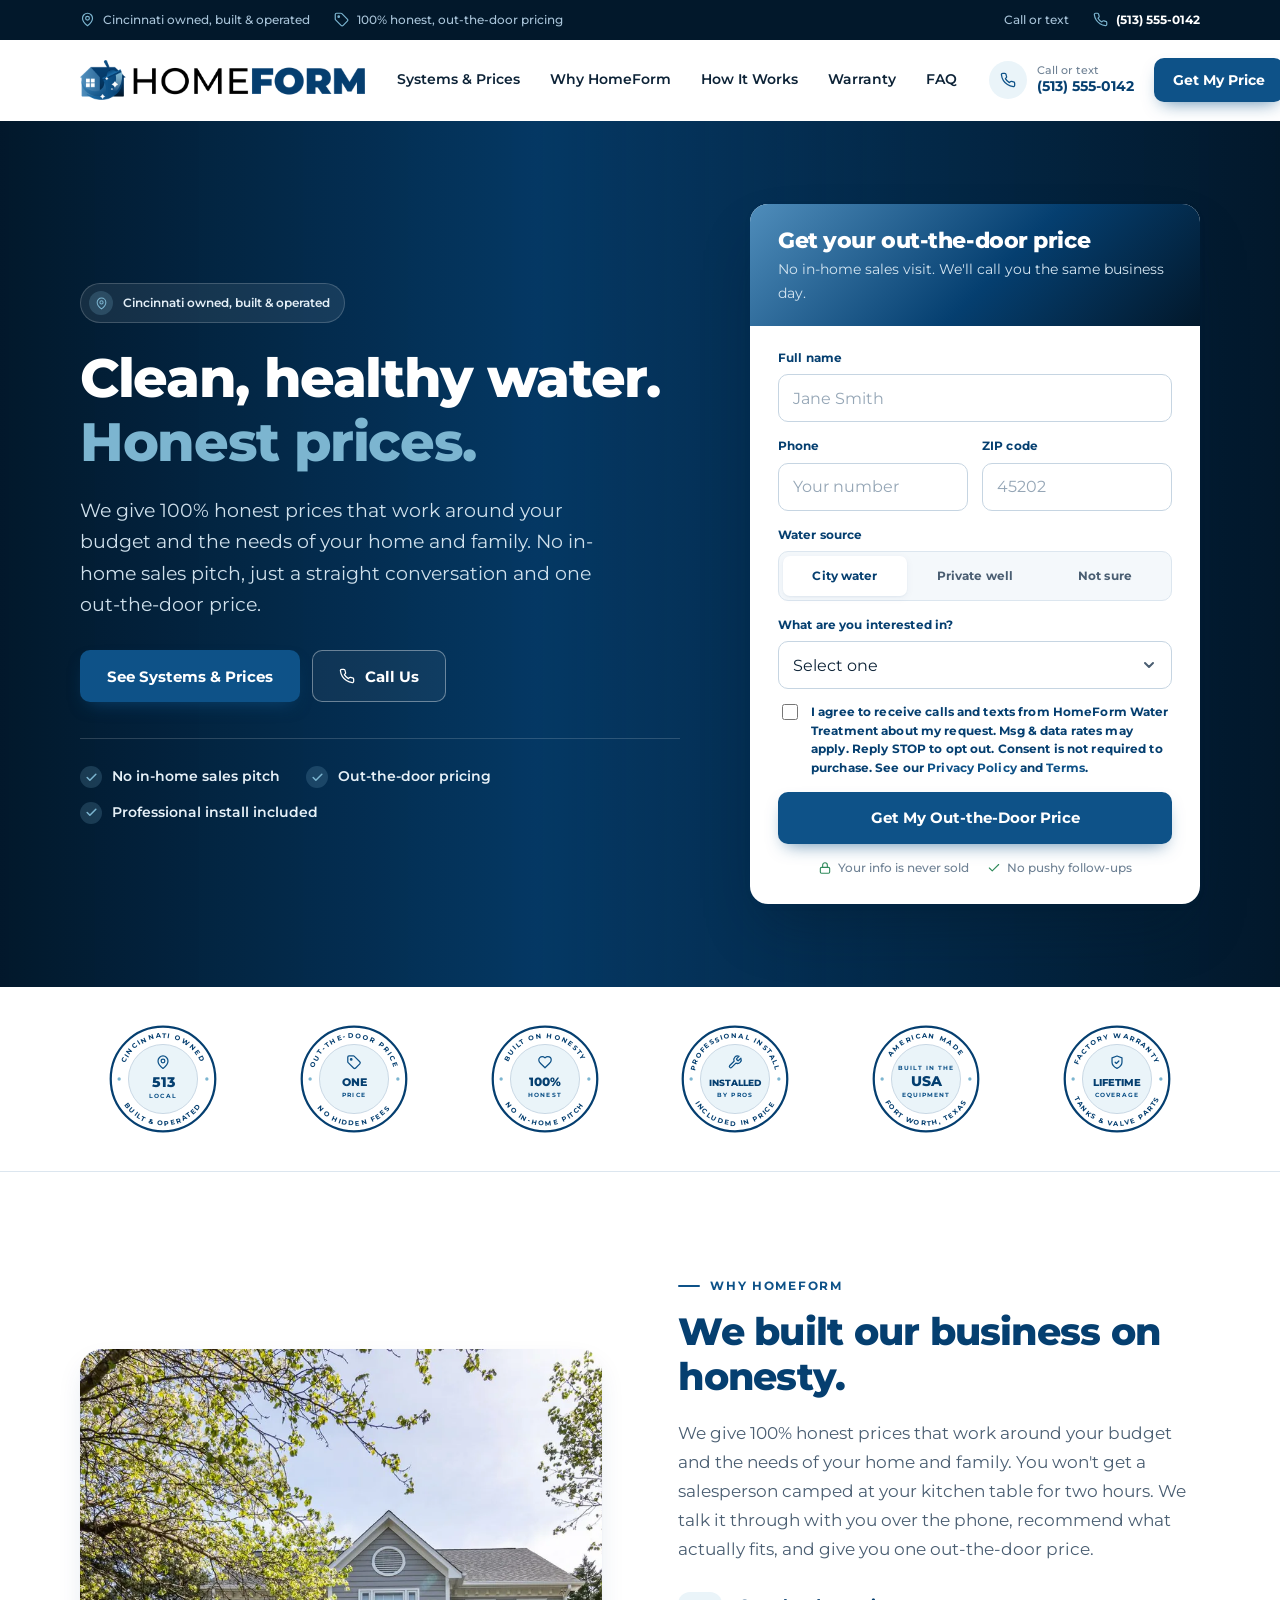
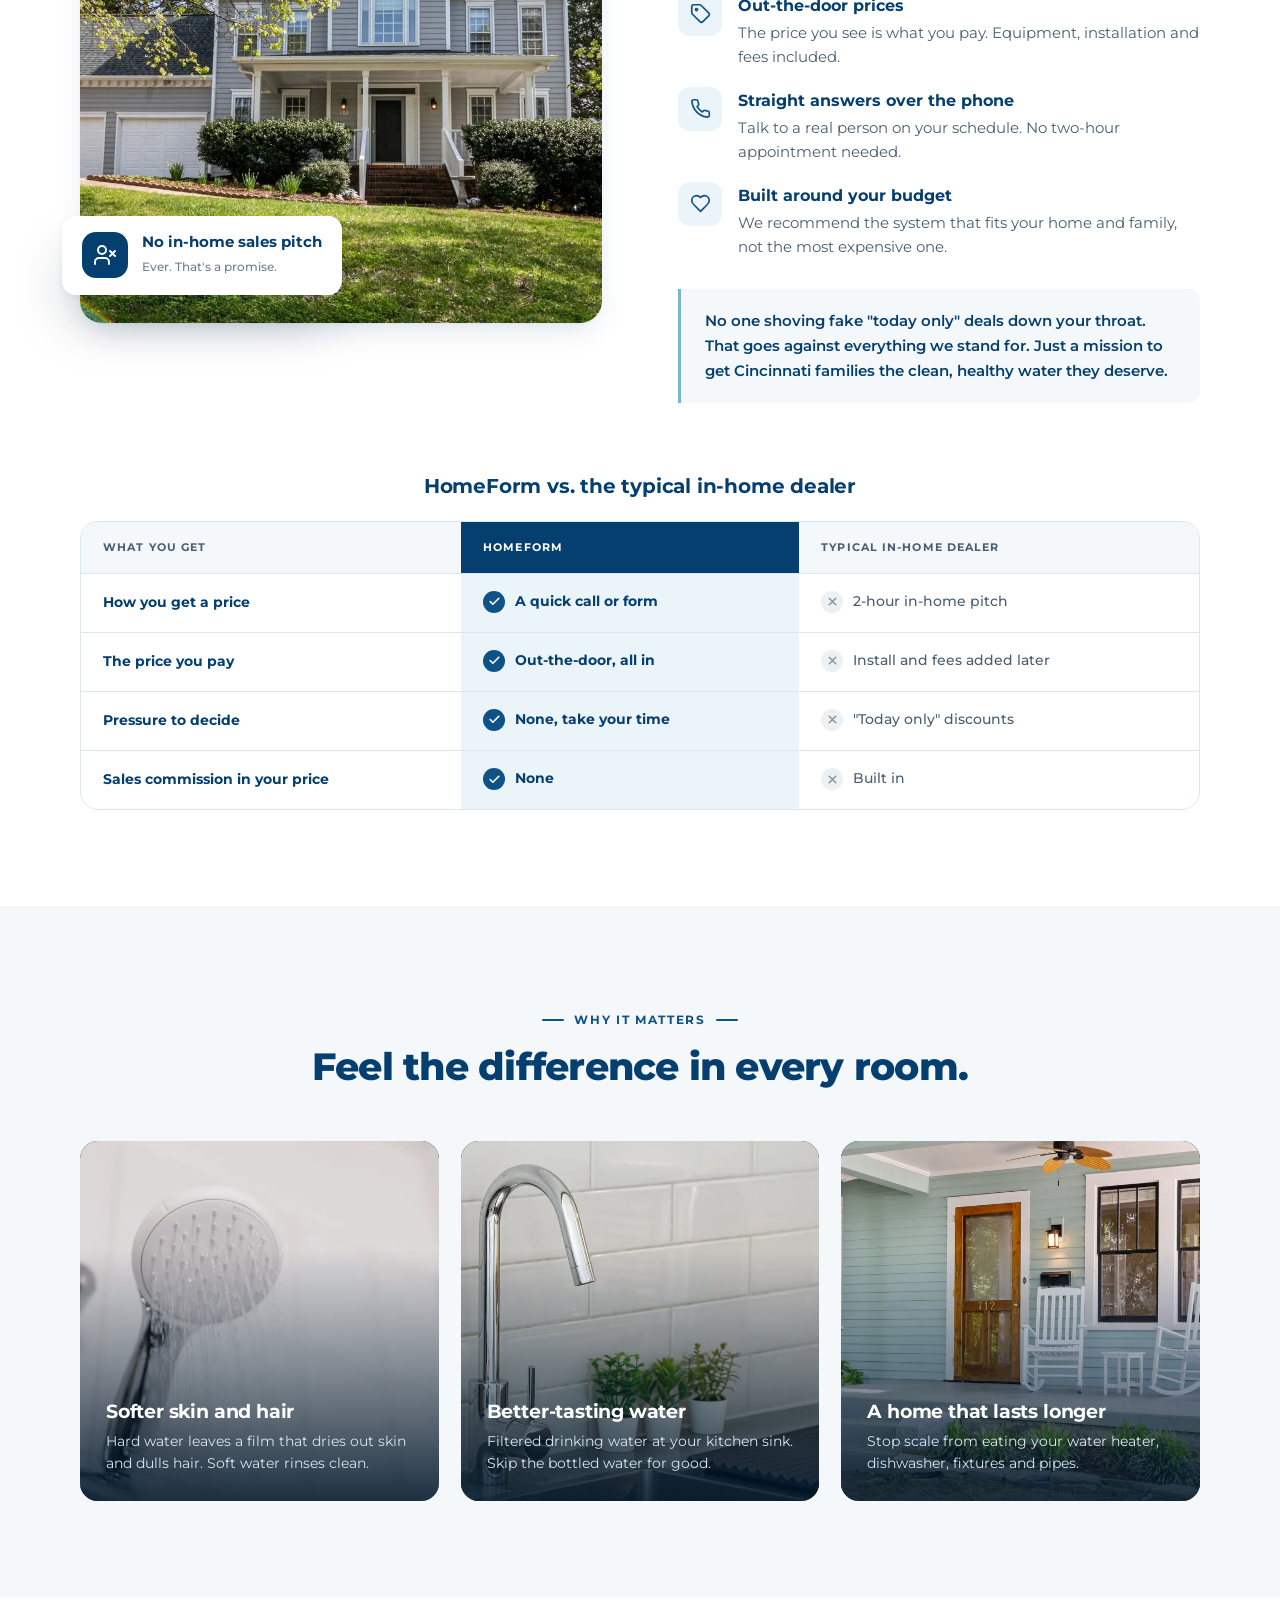
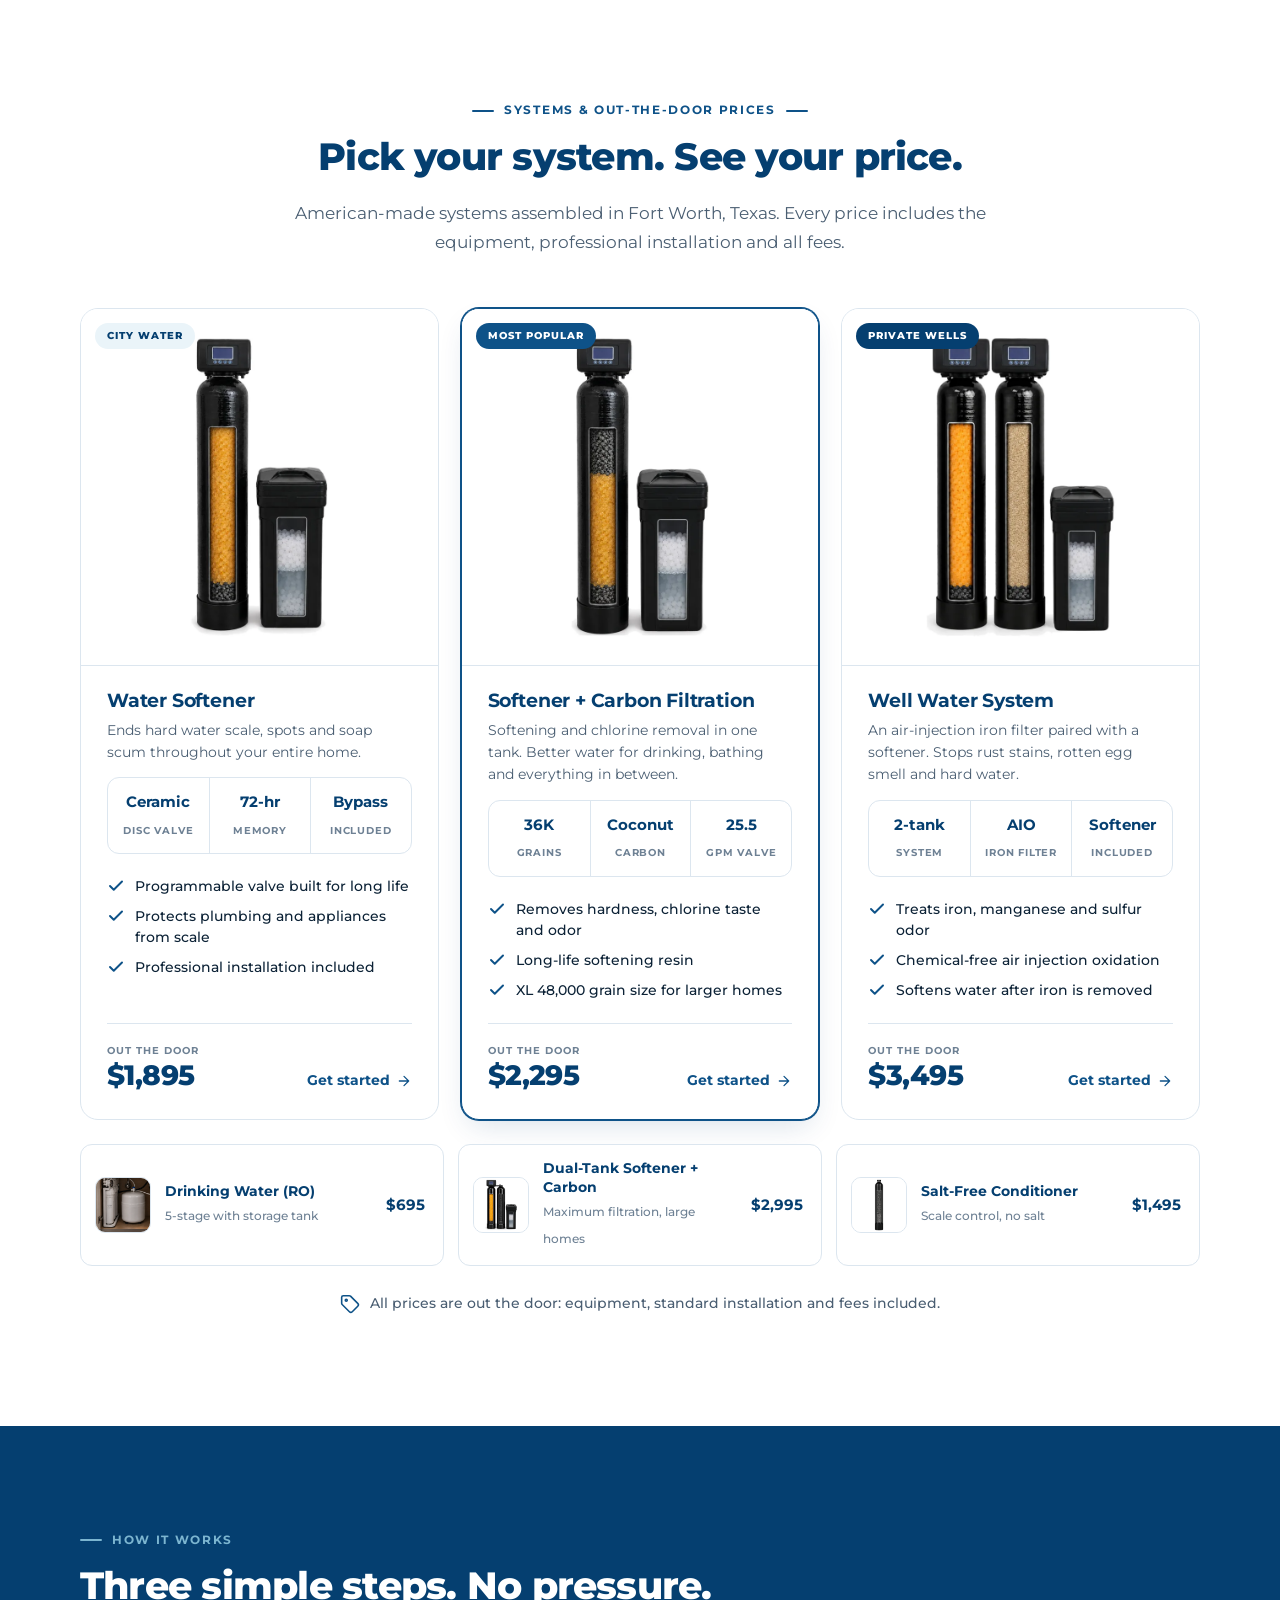
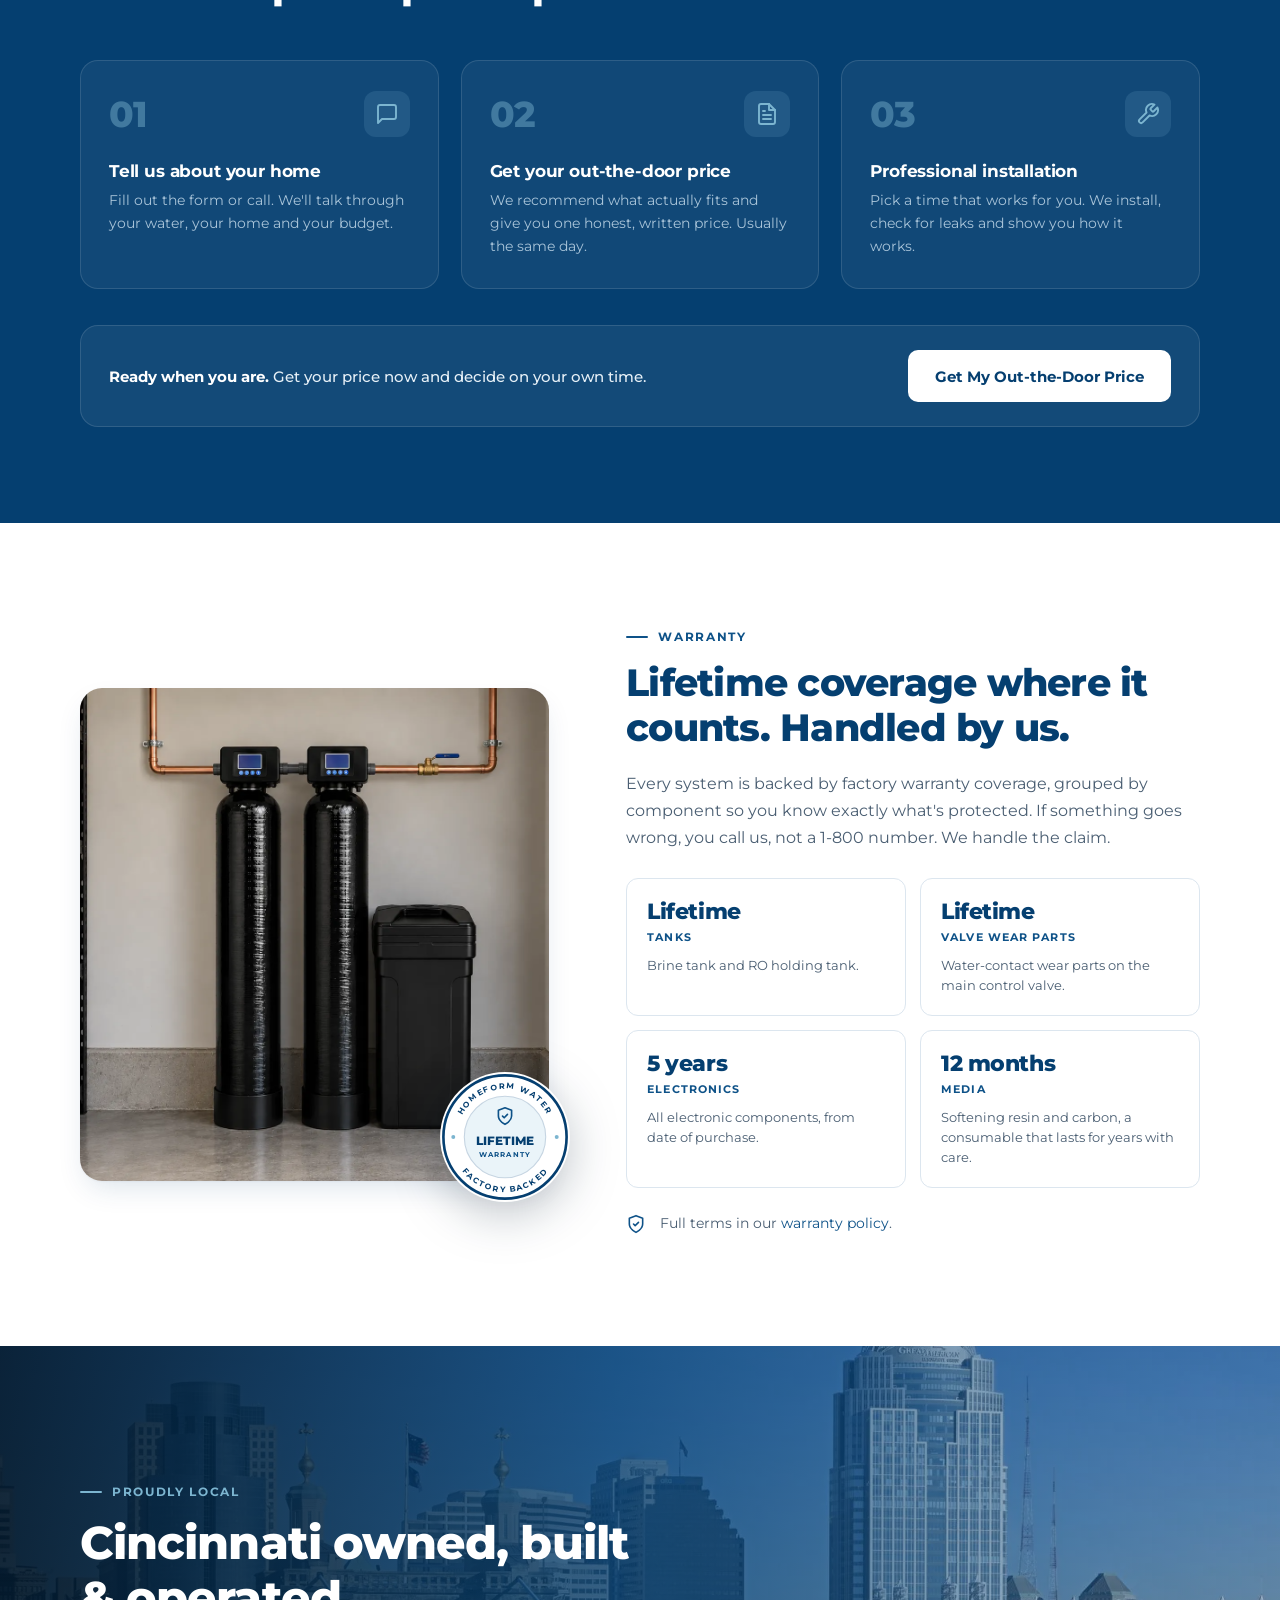
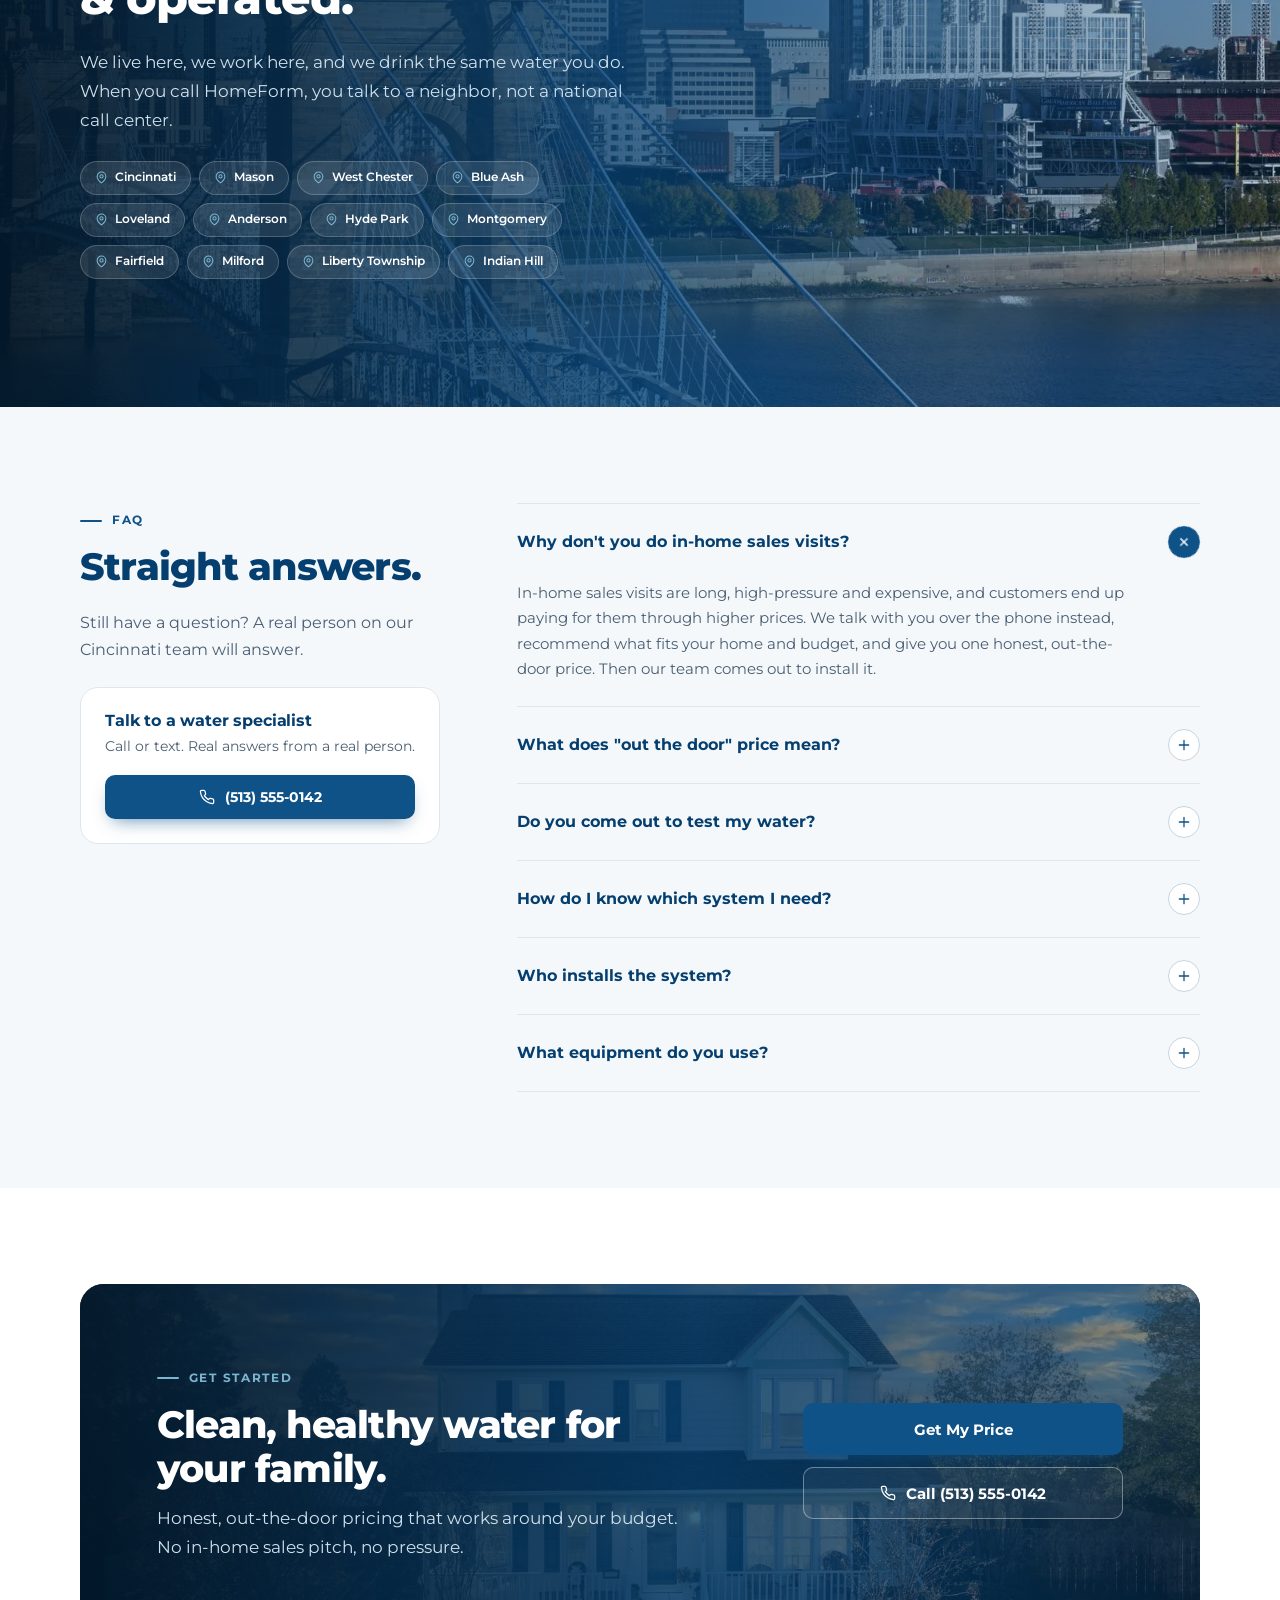
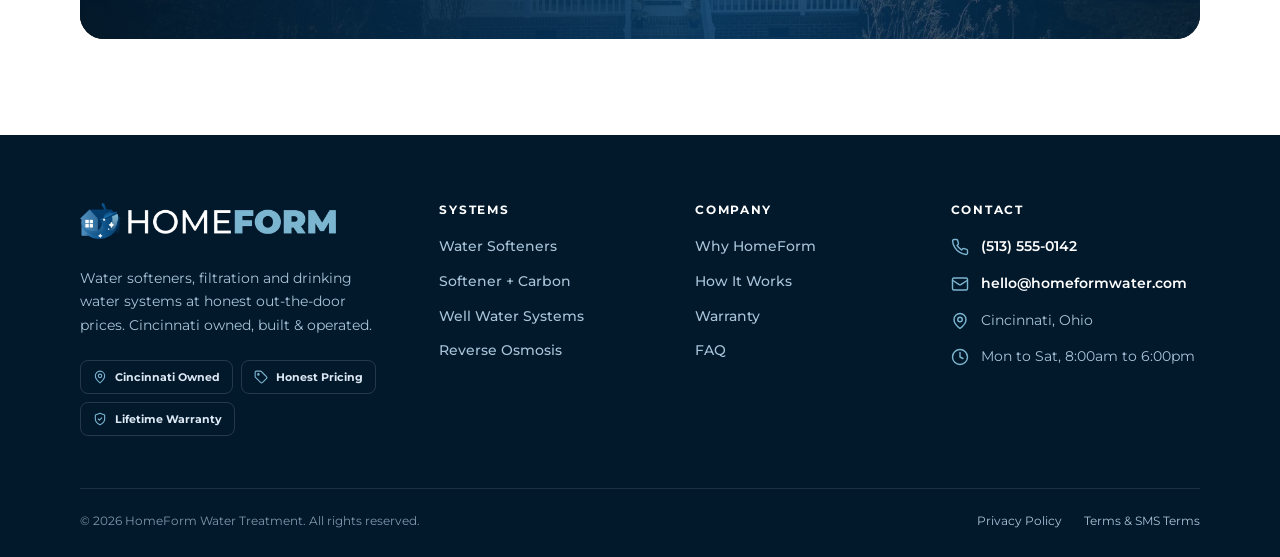
==== commit 1e109523: "Switch to new supplier content and honesty-first messaging - Replace Nelsen products with unbranded " ====
--- a/index.html
+++ b/index.html
@@ -4,12 +4,12 @@
   <meta charset="utf-8">
   <meta name="viewport" content="width=device-width, initial-scale=1">
   <title>HomeForm Water Treatment | Water Softeners in Cincinnati, Out-the-Door Pricing</title>
-  <meta name="description" content="Cincinnati owned, built and operated. Water softeners, iron filters and drinking water systems with honest out-the-door prices. 100% online, no salespeople, professional installation.">
+  <meta name="description" content="Cincinnati owned, built and operated. Water softeners, well water systems and drinking water systems with 100% honest, out-the-door prices. No in-home sales pitch. Professional installation.">
   <meta name="theme-color" content="#053F70">
   <link rel="icon" href="assets/img/brand/favicon-64.png" type="image/png">
   <link rel="apple-touch-icon" href="assets/img/brand/apple-touch-icon.png">
   <meta property="og:title" content="HomeForm Water Treatment | Cincinnati">
-  <meta property="og:description" content="Clean, healthy water at honest out-the-door prices. 100% online, no salespeople.">
+  <meta property="og:description" content="Clean, healthy water at 100% honest, out-the-door prices. No in-home sales pitch.">
   <meta property="og:type" content="website">
   <meta property="og:image" content="assets/img/photos/cincinnati-skyline.webp">
   <link rel="preconnect" href="https://fonts.googleapis.com">
@@ -65,7 +65,7 @@
   <div class="wrap">
     <div class="topbar-items">
       <span class="topbar-item hide-sm"><svg class="icon"><use href="#i-pin"/></svg>Cincinnati owned, built &amp; operated</span>
-      <span class="topbar-item hide-sm"><svg class="icon"><use href="#i-monitor"/></svg>100% online. No salespeople.</span>
+      <span class="topbar-item hide-sm"><svg class="icon"><use href="#i-tag"/></svg>100% honest, out-the-door pricing</span>
     </div>
     <div class="topbar-items">
       <span class="topbar-item hide-sm">Call or text</span>
@@ -82,7 +82,7 @@
     </a>
     <nav class="nav" aria-label="Primary">
       <a href="./" data-section="systems">Systems &amp; Prices</a>
-      <a href="./" data-section="why">Why Online</a>
+      <a href="./" data-section="why">Why HomeForm</a>
       <a href="./" data-section="process">How It Works</a>
       <a href="./" data-section="warranty">Warranty</a>
       <a href="./" data-section="faq">FAQ</a>
@@ -110,13 +110,13 @@
       <div class="hero-copy">
         <div class="hero-kicker"><span class="dot"><svg class="icon"><use href="#i-pin"/></svg></span>Cincinnati owned, built &amp; operated</div>
         <h1 id="hero-title">Clean, healthy water. <span>Honest prices.</span></h1>
-        <p class="hero-lead">We're 100% online, so there's no salesperson at your kitchen table and no commission baked into your price. Pick your system, get one out-the-door price, and we install it.</p>
+        <p class="hero-lead">We give 100% honest prices that work around your budget and the needs of your home and family. No in-home sales pitch, just a straight conversation and one out-the-door price.</p>
         <div class="hero-actions">
           <a class="btn btn-primary" href="./" data-section="systems">See Systems &amp; Prices</a>
           <a class="btn btn-ghost-light" href="tel:+15135550142"><svg class="icon icon-sm"><use href="#i-phone"/></svg>Call Us</a>
         </div>
         <ul class="hero-points">
-          <li><span class="tick"><svg class="icon"><use href="#i-check"/></svg></span>No salespeople</li>
+          <li><span class="tick"><svg class="icon"><use href="#i-check"/></svg></span>No in-home sales pitch</li>
           <li><span class="tick"><svg class="icon"><use href="#i-check"/></svg></span>Out-the-door pricing</li>
           <li><span class="tick"><svg class="icon"><use href="#i-check"/></svg></span>Professional install included</li>
         </ul>
@@ -125,7 +125,7 @@
       <div class="form-card" id="quote">
         <div class="form-card-head">
           <h2>Get your out-the-door price</h2>
-          <p>No home visit, no sales pitch. We reply the same business day.</p>
+          <p>No in-home sales visit. We'll call you the same business day.</p>
         </div>
         <div class="form-card-body">
           <form data-lead-form novalidate>
@@ -155,9 +155,9 @@
                 <select id="f-system" name="system" required>
                   <option value="" selected disabled>Select one</option>
                   <option>Water softener</option>
-                  <option>Softener + drinking water system</option>
-                  <option>Iron &amp; sulfur filter (well water)</option>
-                  <option>Drinking water system only</option>
+                  <option>Softener + carbon filtration</option>
+                  <option>Well water system</option>
+                  <option>Drinking water system (RO)</option>
                   <option>Not sure, help me choose</option>
                 </select>
               </div>
@@ -180,7 +180,7 @@
         <div class="form-success" role="status" aria-live="polite">
           <div class="icon-wrap"><svg class="icon icon-lg"><use href="#i-check"/></svg></div>
           <h3>Request received</h3>
-          <p>Thanks! We'll send your out-the-door price today. Questions in the meantime? Call or text <a href="tel:+15135550142">(513) 555-0142</a>.</p>
+          <p>Thanks! We'll reach out today with your out-the-door price. Questions in the meantime? Call or text <a href="tel:+15135550142">(513) 555-0142</a>.</p>
         </div>
       </div>
     </div>
@@ -211,14 +211,14 @@
           <text class="small" x="60" y="79" text-anchor="middle">PRICE</text>
         </svg>
 
-        <svg class="seal" viewBox="0 0 120 120" role="img" aria-label="100 percent online, no salespeople">
+        <svg class="seal" viewBox="0 0 120 120" role="img" aria-label="Built on honesty, no in-home sales pitch">
           <circle class="ring-outer" cx="60" cy="60" r="56"/><circle class="core" cx="60" cy="60" r="37"/><circle class="ring-inner" cx="60" cy="60" r="37"/>
-          <text class="ring-text"><textPath href="#arc-top" startOffset="50%" text-anchor="middle">100% ONLINE</textPath></text>
-          <text class="ring-text"><textPath href="#arc-bot" startOffset="50%" text-anchor="middle">NO SALESPEOPLE</textPath></text>
+          <text class="ring-text"><textPath href="#arc-top" startOffset="50%" text-anchor="middle">BUILT ON HONESTY</textPath></text>
+          <text class="ring-text"><textPath href="#arc-bot" startOffset="50%" text-anchor="middle">NO IN-HOME PITCH</textPath></text>
           <circle class="dotc" cx="13" cy="60" r="1.8"/><circle class="dotc" cx="107" cy="60" r="1.8"/>
-          <use href="#i-monitor" x="52" y="34" width="16" height="16" fill="none" stroke="#0E5288" stroke-width="2" stroke-linecap="round" stroke-linejoin="round"/>
-          <text class="big" x="60" y="68" font-size="10.5" text-anchor="middle">ZERO</text>
-          <text class="small" x="60" y="79" text-anchor="middle">PRESSURE</text>
+          <use href="#i-heart" x="52" y="34" width="16" height="16" fill="none" stroke="#0E5288" stroke-width="2" stroke-linecap="round" stroke-linejoin="round"/>
+          <text class="big" x="60" y="68" font-size="13" text-anchor="middle">100%</text>
+          <text class="small" x="60" y="79" text-anchor="middle">HONEST</text>
         </svg>
 
         <svg class="seal" viewBox="0 0 120 120" role="img" aria-label="Professional installation included">
@@ -231,24 +231,24 @@
           <text class="small" x="60" y="79" text-anchor="middle">BY PROS</text>
         </svg>
 
-        <svg class="seal" viewBox="0 0 120 120" role="img" aria-label="Ohio-based supplier, Nelsen equipment">
+        <svg class="seal" viewBox="0 0 120 120" role="img" aria-label="American made equipment, Fort Worth, Texas">
           <circle class="ring-outer" cx="60" cy="60" r="56"/><circle class="core" cx="60" cy="60" r="37"/><circle class="ring-inner" cx="60" cy="60" r="37"/>
-          <text class="ring-text"><textPath href="#arc-top" startOffset="50%" text-anchor="middle">OHIO SUPPLY CHAIN</textPath></text>
-          <text class="ring-text"><textPath href="#arc-bot" startOffset="50%" text-anchor="middle">NELSEN EQUIPMENT</textPath></text>
+          <text class="ring-text"><textPath href="#arc-top" startOffset="50%" text-anchor="middle">AMERICAN MADE</textPath></text>
+          <text class="ring-text"><textPath href="#arc-bot" startOffset="50%" text-anchor="middle">FORT WORTH, TEXAS</textPath></text>
           <circle class="dotc" cx="13" cy="60" r="1.8"/><circle class="dotc" cx="107" cy="60" r="1.8"/>
-          <text class="small" x="60" y="50" text-anchor="middle">SOURCED IN</text>
-          <text class="big" x="60" y="68" font-size="15" text-anchor="middle">OHIO</text>
-          <text class="small" x="60" y="79" text-anchor="middle">USA</text>
+          <text class="small" x="60" y="50" text-anchor="middle">BUILT IN THE</text>
+          <text class="big" x="60" y="68" font-size="15" text-anchor="middle">USA</text>
+          <text class="small" x="60" y="79" text-anchor="middle">EQUIPMENT</text>
         </svg>
 
-        <svg class="seal" viewBox="0 0 120 120" role="img" aria-label="Manufacturer warranty included">
+        <svg class="seal" viewBox="0 0 120 120" role="img" aria-label="Lifetime warranty on tanks and valve parts">
           <circle class="ring-outer" cx="60" cy="60" r="56"/><circle class="core" cx="60" cy="60" r="37"/><circle class="ring-inner" cx="60" cy="60" r="37"/>
-          <text class="ring-text"><textPath href="#arc-top" startOffset="50%" text-anchor="middle">MANUFACTURER BACKED</textPath></text>
-          <text class="ring-text"><textPath href="#arc-bot" startOffset="50%" text-anchor="middle">WARRANTY INCLUDED</textPath></text>
+          <text class="ring-text"><textPath href="#arc-top" startOffset="50%" text-anchor="middle">FACTORY WARRANTY</textPath></text>
+          <text class="ring-text"><textPath href="#arc-bot" startOffset="50%" text-anchor="middle">TANKS &amp; VALVE PARTS</textPath></text>
           <circle class="dotc" cx="13" cy="60" r="1.8"/><circle class="dotc" cx="107" cy="60" r="1.8"/>
           <use href="#i-shield" x="52" y="34" width="16" height="16" fill="none" stroke="#0E5288" stroke-width="2" stroke-linecap="round" stroke-linejoin="round"/>
-          <text class="big" x="60" y="68" font-size="9.5" text-anchor="middle">WARRANTY</text>
-          <text class="small" x="60" y="79" text-anchor="middle">PROTECTED</text>
+          <text class="big" x="60" y="68" font-size="10.5" text-anchor="middle">LIFETIME</text>
+          <text class="small" x="60" y="79" text-anchor="middle">COVERAGE</text>
         </svg>
 
       </div>
@@ -262,19 +262,19 @@
         <img src="assets/img/photos/ohio-home.webp" alt="A two-story home with a green front lawn in suburban Ohio" width="1400" height="934" loading="lazy">
         <div class="why-badge">
           <div class="icon-tile"><svg class="icon"><use href="#i-user-x"/></svg></div>
-          <div><strong>No salesperson in your home</strong><span>Ever. That's a promise.</span></div>
+          <div><strong>No in-home sales pitch</strong><span>Ever. That's a promise.</span></div>
         </div>
       </div>
       <div class="why-copy reveal">
-        <span class="eyebrow">Why we're 100% online</span>
-        <h2>We cut out the sales pitch, and pass the savings to you.</h2>
-        <p>Traditional water companies send a salesperson to your home for a two-hour pitch, then build their commission into your price. We don't. Running online keeps our costs down, and that savings goes straight back to you.</p>
+        <span class="eyebrow">Why HomeForm</span>
+        <h2>We built our business on honesty.</h2>
+        <p>We give 100% honest prices that work around your budget and the needs of your home and family. You won't get a salesperson camped at your kitchen table for two hours. We talk it through with you over the phone, recommend what actually fits, and give you one out-the-door price.</p>
         <ul class="why-list">
           <li><div class="icon-tile"><svg class="icon"><use href="#i-tag"/></svg></div><div><strong>Out-the-door prices</strong><p>The price you see is what you pay. Equipment, installation and fees included.</p></div></li>
-          <li><div class="icon-tile"><svg class="icon"><use href="#i-monitor"/></svg></div><div><strong>Shop on your own time</strong><p>Compare systems and get your price from your couch. No appointment needed.</p></div></li>
-          <li><div class="icon-tile"><svg class="icon"><use href="#i-heart"/></svg></div><div><strong>A mission, not a quota</strong><p>We exist to get Cincinnati families the clean, healthy water they deserve.</p></div></li>
+          <li><div class="icon-tile"><svg class="icon"><use href="#i-phone"/></svg></div><div><strong>Straight answers over the phone</strong><p>Talk to a real person on your schedule. No two-hour appointment needed.</p></div></li>
+          <li><div class="icon-tile"><svg class="icon"><use href="#i-heart"/></svg></div><div><strong>Built around your budget</strong><p>We recommend the system that fits your home and family, not the most expensive one.</p></div></li>
         </ul>
-        <blockquote class="values-quote">No salespeople shoving fake "today only" deals down your throat. That goes against everything we stand for.</blockquote>
+        <blockquote class="values-quote">No one shoving fake "today only" deals down your throat. That goes against everything we stand for. Just a mission to get Cincinnati families the clean, healthy water they deserve.</blockquote>
       </div>
     </div>
 
@@ -285,7 +285,7 @@
           <tr><th scope="col">What you get</th><th scope="col" class="us">HomeForm</th><th scope="col">Typical in-home dealer</th></tr>
         </thead>
         <tbody>
-          <tr><td>How you get a price</td><td class="us"><span class="cell"><span class="mark yes"><svg class="icon"><use href="#i-check"/></svg></span>Online, in minutes</span></td><td class="them"><span class="cell"><span class="mark no"><svg class="icon"><use href="#i-x"/></svg></span>2-hour in-home pitch</span></td></tr>
+          <tr><td>How you get a price</td><td class="us"><span class="cell"><span class="mark yes"><svg class="icon"><use href="#i-check"/></svg></span>A quick call or form</span></td><td class="them"><span class="cell"><span class="mark no"><svg class="icon"><use href="#i-x"/></svg></span>2-hour in-home pitch</span></td></tr>
           <tr><td>The price you pay</td><td class="us"><span class="cell"><span class="mark yes"><svg class="icon"><use href="#i-check"/></svg></span>Out-the-door, all in</span></td><td class="them"><span class="cell"><span class="mark no"><svg class="icon"><use href="#i-x"/></svg></span>Install and fees added later</span></td></tr>
           <tr><td>Pressure to decide</td><td class="us"><span class="cell"><span class="mark yes"><svg class="icon"><use href="#i-check"/></svg></span>None, take your time</span></td><td class="them"><span class="cell"><span class="mark no"><svg class="icon"><use href="#i-x"/></svg></span>"Today only" discounts</span></td></tr>
           <tr><td>Sales commission in your price</td><td class="us"><span class="cell"><span class="mark yes"><svg class="icon"><use href="#i-check"/></svg></span>None</span></td><td class="them"><span class="cell"><span class="mark no"><svg class="icon"><use href="#i-x"/></svg></span>Built in</span></td></tr>
@@ -325,26 +325,26 @@
       <div class="section-head center reveal">
         <span class="eyebrow">Systems &amp; out-the-door prices</span>
         <h2>Pick your system. See your price.</h2>
-        <p>Quality equipment from Nelsen, an Ohio-based water treatment supplier. Every price includes the equipment, professional installation and all fees.</p>
+        <p>American-made systems assembled in Fort Worth, Texas. Every price includes the equipment, professional installation and all fees.</p>
       </div>
       <div class="grid-3 m-scroll">
 
         <article class="system-card reveal">
           <div class="system-media">
             <span class="ribbon light">City water</span>
-            <img src="assets/img/products/softener.webp" alt="Nelsen Water Solutions metered water softener with brine tank" width="720" height="720" loading="lazy">
+            <img src="assets/img/products/softener.webp" alt="Whole-home water softener with brine tank" width="760" height="760" loading="lazy">
           </div>
           <div class="system-body">
             <h3>Water Softener</h3>
             <p>Ends hard water scale, spots and soap scum throughout your entire home.</p>
             <div class="spec-row">
-              <div><strong>48K</strong><span>Grains</span></div>
-              <div><strong>Metered</strong><span>Regen</span></div>
+              <div><strong>Ceramic</strong><span>Disc valve</span></div>
+              <div><strong>72-hr</strong><span>Memory</span></div>
               <div><strong>Bypass</strong><span>Included</span></div>
             </div>
             <ul class="checklist">
-              <li><svg class="icon"><use href="#i-check"/></svg>Regenerates only when you've used the water</li>
-              <li><svg class="icon"><use href="#i-check"/></svg>Sized for most 2 to 4 bathroom homes</li>
+              <li><svg class="icon"><use href="#i-check"/></svg>Programmable valve built for long life</li>
+              <li><svg class="icon"><use href="#i-check"/></svg>Protects plumbing and appliances from scale</li>
               <li><svg class="icon"><use href="#i-check"/></svg>Professional installation included</li>
             </ul>
             <div class="system-foot">
@@ -355,26 +355,25 @@
         </article>
 
         <article class="system-card featured reveal">
-          <div class="system-media duo">
+          <div class="system-media">
             <span class="ribbon blue">Most popular</span>
-            <img src="assets/img/products/softener.webp" alt="Nelsen water softener" width="720" height="720" loading="lazy">
-            <img src="assets/img/products/reverse-osmosis.webp" alt="Nelsen 5-stage reverse osmosis drinking water system" width="720" height="720" loading="lazy">
+            <img src="assets/img/products/softener-carbon.webp" alt="Single-tank water softener with carbon filtration and brine tank" width="760" height="760" loading="lazy">
           </div>
           <div class="system-body">
-            <h3>Softener + Drinking Water</h3>
-            <p>Soft water for the whole home, plus filtered drinking water at your kitchen sink.</p>
+            <h3>Softener + Carbon Filtration</h3>
+            <p>Softening and chlorine removal in one tank. Better water for drinking, bathing and everything in between.</p>
             <div class="spec-row">
-              <div><strong>48K</strong><span>Softener</span></div>
-              <div><strong>5-stage</strong><span>RO filter</span></div>
-              <div><strong>Faucet</strong><span>Included</span></div>
+              <div><strong>36K</strong><span>Grains</span></div>
+              <div><strong>Coconut</strong><span>Carbon</span></div>
+              <div><strong>25.5</strong><span>GPM valve</span></div>
             </div>
             <ul class="checklist">
-              <li><svg class="icon"><use href="#i-check"/></svg>Everything in the water softener package</li>
-              <li><svg class="icon"><use href="#i-check"/></svg>Reverse osmosis system under your sink</li>
-              <li><svg class="icon"><use href="#i-check"/></svg>Dedicated drinking water faucet</li>
+              <li><svg class="icon"><use href="#i-check"/></svg>Removes hardness, chlorine taste and odor</li>
+              <li><svg class="icon"><use href="#i-check"/></svg>Long-life softening resin</li>
+              <li><svg class="icon"><use href="#i-check"/></svg>XL 48,000 grain size for larger homes</li>
             </ul>
             <div class="system-foot">
-              <div class="price"><small>Out the door</small><strong>$2,495</strong></div>
+              <div class="price"><small>Out the door</small><strong>$2,295</strong></div>
               <a class="text-link" href="./" data-section="quote">Get started <svg class="icon icon-sm"><use href="#i-arrow"/></svg></a>
             </div>
           </div>
@@ -383,23 +382,23 @@
         <article class="system-card reveal">
           <div class="system-media">
             <span class="ribbon">Private wells</span>
-            <img src="assets/img/products/iron-filter.webp" alt="Nelsen air injection iron and sulfur filter" width="720" height="720" loading="lazy">
+            <img src="assets/img/products/well-system.webp" alt="Dual-tank well water iron filter and softener with brine tank" width="760" height="760" loading="lazy">
           </div>
           <div class="system-body">
-            <h3>Iron &amp; Sulfur Filter</h3>
-            <p>Removes rust staining and rotten egg smell from well water without chemicals.</p>
+            <h3>Well Water System</h3>
+            <p>An air-injection iron filter paired with a softener. Stops rust stains, rotten egg smell and hard water.</p>
             <div class="spec-row">
-              <div><strong>10"x54"</strong><span>Tank</span></div>
-              <div><strong>Katalox</strong><span>Media</span></div>
-              <div><strong>Air</strong><span>Injection</span></div>
+              <div><strong>2-tank</strong><span>System</span></div>
+              <div><strong>AIO</strong><span>Iron filter</span></div>
+              <div><strong>Softener</strong><span>Included</span></div>
             </div>
             <ul class="checklist">
               <li><svg class="icon"><use href="#i-check"/></svg>Treats iron, manganese and sulfur odor</li>
               <li><svg class="icon"><use href="#i-check"/></svg>Chemical-free air injection oxidation</li>
-              <li><svg class="icon"><use href="#i-check"/></svg>Pairs with a softener for hard well water</li>
+              <li><svg class="icon"><use href="#i-check"/></svg>Softens water after iron is removed</li>
             </ul>
             <div class="system-foot">
-              <div class="price"><small>Out the door</small><strong>$2,395</strong></div>
+              <div class="price"><small>Out the door</small><strong>$3,495</strong></div>
               <a class="text-link" href="./" data-section="quote">Get started <svg class="icon icon-sm"><use href="#i-arrow"/></svg></a>
             </div>
           </div>
@@ -408,9 +407,9 @@
       <p class="swipe-hint" aria-hidden="true">Swipe to compare <svg class="icon"><use href="#i-arrow"/></svg></p>
 
       <div class="addons">
-        <div class="addon reveal"><img src="assets/img/products/reverse-osmosis.webp" alt="" width="720" height="720" loading="lazy"><div><strong>Drinking Water Only</strong><span>5-stage RO system</span></div><b>$695</b></div>
-        <div class="addon reveal"><img src="assets/img/products/softener-twin.webp" alt="" width="720" height="720" loading="lazy"><div><strong>Twin-Tank Softener</strong><span>Soft water 24/7, large homes</span></div><b>$2,695</b></div>
-        <div class="addon reveal"><img src="assets/img/products/scale-prevention.webp" alt="" width="720" height="720" loading="lazy"><div><strong>Salt-Free Scale Prevention</strong><span>Scale control, no salt</span></div><b>$1,495</b></div>
+        <div class="addon reveal"><img src="assets/img/products/reverse-osmosis.webp" alt="" width="760" height="760" loading="lazy"><div><strong>Drinking Water (RO)</strong><span>5-stage with storage tank</span></div><b>$695</b></div>
+        <div class="addon reveal"><img src="assets/img/products/dual-tank.webp" alt="" width="760" height="760" loading="lazy"><div><strong>Dual-Tank Softener + Carbon</strong><span>Maximum filtration, large homes</span></div><b>$2,995</b></div>
+        <div class="addon reveal"><img src="assets/img/products/salt-free.webp" alt="" width="760" height="760" loading="lazy"><div><strong>Salt-Free Conditioner</strong><span>Scale control, no salt</span></div><b>$1,495</b></div>
       </div>
       <p class="otd-note reveal"><svg class="icon"><use href="#i-tag"/></svg>All prices are out the door: equipment, standard installation and fees included.</p>
     </div>
@@ -421,18 +420,18 @@
     <div class="wrap">
       <div class="section-head reveal">
         <span class="eyebrow">How it works</span>
-        <h2>Three steps. Zero sales pitches.</h2>
+        <h2>Three simple steps. No pressure.</h2>
       </div>
       <div class="steps">
         <div class="step reveal">
           <div class="step-num"><span>01</span><div class="icon-tile"><svg class="icon"><use href="#i-chat"/></svg></div></div>
           <h3>Tell us about your home</h3>
-          <p>Fill out the 30-second form or call. City water or well, household size, what you're noticing.</p>
+          <p>Fill out the form or call. We'll talk through your water, your home and your budget.</p>
         </div>
         <div class="step reveal">
           <div class="step-num"><span>02</span><div class="icon-tile"><svg class="icon"><use href="#i-file"/></svg></div></div>
           <h3>Get your out-the-door price</h3>
-          <p>We recommend the right system and send one written price. Usually the same business day.</p>
+          <p>We recommend what actually fits and give you one honest, written price. Usually the same day.</p>
         </div>
         <div class="step reveal">
           <div class="step-num"><span>03</span><div class="icon-tile"><svg class="icon"><use href="#i-wrench"/></svg></div></div>
@@ -450,27 +449,30 @@
   <!-- Warranty -->
   <section class="section" id="warranty">
     <div class="wrap warranty">
-      <div class="warranty-seal reveal">
-        <svg class="seal" viewBox="0 0 120 120" role="img" aria-label="HomeForm warranty seal">
+      <div class="warranty-media reveal">
+        <img src="assets/img/photos/install-dual-tank.webp" alt="Professionally installed dual-tank water treatment system with copper plumbing" width="1146" height="1097" loading="lazy">
+        <svg class="seal" viewBox="0 0 120 120" role="img" aria-label="Lifetime warranty seal">
+          <circle cx="60" cy="60" r="59" fill="#fff"/>
           <circle class="ring-outer" cx="60" cy="60" r="56"/><circle class="core" cx="60" cy="60" r="37"/><circle class="ring-inner" cx="60" cy="60" r="37"/>
           <text class="ring-text"><textPath href="#arc-top" startOffset="50%" text-anchor="middle">HOMEFORM WATER</textPath></text>
-          <text class="ring-text"><textPath href="#arc-bot" startOffset="50%" text-anchor="middle">MANUFACTURER BACKED</textPath></text>
+          <text class="ring-text"><textPath href="#arc-bot" startOffset="50%" text-anchor="middle">FACTORY BACKED</textPath></text>
           <circle class="dotc" cx="13" cy="60" r="1.8"/><circle class="dotc" cx="107" cy="60" r="1.8"/>
           <use href="#i-shield" x="51" y="32" width="18" height="18" fill="none" stroke="#0E5288" stroke-width="2" stroke-linecap="round" stroke-linejoin="round"/>
-          <text class="big" x="60" y="67" font-size="9.5" text-anchor="middle">WARRANTY</text>
-          <text class="small" x="60" y="78" text-anchor="middle">INCLUDED</text>
+          <text class="big" x="60" y="67" font-size="10.5" text-anchor="middle">LIFETIME</text>
+          <text class="small" x="60" y="78" text-anchor="middle">WARRANTY</text>
         </svg>
       </div>
       <div class="warranty-copy reveal">
         <span class="eyebrow">Warranty</span>
-        <h2>Backed by the manufacturer. Handled by us.</h2>
-        <p>Every system is covered by the Nelsen limited warranty, plus the original manufacturer warranties on major components. If something goes wrong, you call us, not a 1-800 number.</p>
+        <h2>Lifetime coverage where it counts. Handled by us.</h2>
+        <p>Every system is backed by factory warranty coverage, grouped by component so you know exactly what's protected. If something goes wrong, you call us, not a 1-800 number. We handle the claim.</p>
         <div class="tiers">
-          <div class="tier"><strong>1 year</strong><span>Full system</span><p>Nelsen limited warranty against defects in materials and workmanship.</p></div>
-          <div class="tier"><strong>Extended</strong><span>Valves &amp; tanks</span><p>Original manufacturer warranties on components, passed directly to you.</p></div>
-          <div class="tier"><strong>Local</strong><span>Claims handled</span><p>We file and manage every warranty claim for you, right here in Cincinnati.</p></div>
-        </div>
-        <p class="supplier"><a class="text-link" href="https://www.nelsencorp.com/customer/docs/SKUDocs/Water%20Cond-Warranty.pdf" target="_blank" rel="noopener">Read the full Nelsen warranty <svg class="icon icon-sm"><use href="#i-external"/></svg></a></p>
+          <div class="tier"><strong>Lifetime</strong><span>Tanks</span><p>Brine tank and RO holding tank.</p></div>
+          <div class="tier"><strong>Lifetime</strong><span>Valve wear parts</span><p>Water-contact wear parts on the main control valve.</p></div>
+          <div class="tier"><strong>5 years</strong><span>Electronics</span><p>All electronic components, from date of purchase.</p></div>
+          <div class="tier"><strong>12 months</strong><span>Media</span><p>Softening resin and carbon, a consumable that lasts for years with care.</p></div>
+        </div>
+        <p class="supplier"><svg class="icon"><use href="#i-shield"/></svg><span>Full terms in our <a href="terms/" data-section="warranty-terms">warranty policy</a>.</span></p>
       </div>
     </div>
   </section>
@@ -510,14 +512,14 @@
         <p>Still have a question? A real person on our Cincinnati team will answer.</p>
         <div class="faq-contact">
           <h3>Talk to a water specialist</h3>
-          <p>Call or text. No sales script, just answers.</p>
+          <p>Call or text. Real answers from a real person.</p>
           <a class="btn btn-primary btn-sm btn-block" href="tel:+15135550142"><svg class="icon icon-sm"><use href="#i-phone"/></svg>(513) 555-0142</a>
         </div>
       </div>
       <div class="accordion reveal">
         <details open>
-          <summary>Why are you 100% online?<span class="plus"><svg class="icon icon-sm"><use href="#i-plus"/></svg></span></summary>
-          <div class="answer"><p>In-home sales visits are expensive, and customers end up paying for them through higher prices. By running online, we keep our costs low and pass that savings directly to you. You still get a real person on the phone and professional installation.</p></div>
+          <summary>Why don't you do in-home sales visits?<span class="plus"><svg class="icon icon-sm"><use href="#i-plus"/></svg></span></summary>
+          <div class="answer"><p>In-home sales visits are long, high-pressure and expensive, and customers end up paying for them through higher prices. We talk with you over the phone instead, recommend what fits your home and budget, and give you one honest, out-the-door price. Then our team comes out to install it.</p></div>
         </details>
         <details>
           <summary>What does "out the door" price mean?<span class="plus"><svg class="icon icon-sm"><use href="#i-plus"/></svg></span></summary>
@@ -525,11 +527,11 @@
         </details>
         <details>
           <summary>Do you come out to test my water?<span class="plus"><svg class="icon icon-sm"><use href="#i-plus"/></svg></span></summary>
-          <div class="answer"><p>No. Skipping the in-home visit is a big part of how we keep prices low. Tell us whether you're on city water or a well and what you're noticing, and we'll recommend the right system. If you already have a water report, send it over and we'll factor it in.</p></div>
+          <div class="answer"><p>No. Skipping the in-home sales visit is a big part of how we keep prices low. Tell us whether you're on city water or a well and what you're noticing, and we'll recommend the right system. If you already have a water report, send it over and we'll factor it in.</p></div>
         </details>
         <details>
           <summary>How do I know which system I need?<span class="plus"><svg class="icon icon-sm"><use href="#i-plus"/></svg></span></summary>
-          <div class="answer"><p>Most homes on Cincinnati city water get the biggest improvement from a water softener, and many add a drinking water system. Homes on private wells with staining or a sulfur smell usually need an iron and sulfur filter first. Not sure? Choose "help me choose" on the form and we'll guide you.</p></div>
+          <div class="answer"><p>Most homes on Cincinnati city water get the biggest improvement from a softener with carbon filtration, and many add a drinking water system. Homes on private wells with staining or a sulfur smell usually need our well water system. Not sure? Choose "help me choose" on the form and we'll guide you.</p></div>
         </details>
         <details>
           <summary>Who installs the system?<span class="plus"><svg class="icon icon-sm"><use href="#i-plus"/></svg></span></summary>
@@ -537,7 +539,7 @@
         </details>
         <details>
           <summary>What equipment do you use?<span class="plus"><svg class="icon icon-sm"><use href="#i-plus"/></svg></span></summary>
-          <div class="answer"><p>We use equipment from Nelsen Corporation, a water treatment supplier headquartered in Medina, Ohio. Their systems are built for residential use and backed by a manufacturer warranty.</p></div>
+          <div class="answer"><p>American-made systems assembled in Fort Worth, Texas, built on a ceramic disc control valve with a 72-hour memory backup. They come with lifetime coverage on tanks and valve wear parts, 5 years on electronics and 12 months on media.</p></div>
         </details>
       </div>
     </div>
@@ -551,7 +553,7 @@
         <div>
           <span class="eyebrow">Get started</span>
           <h2>Clean, healthy water for your family.</h2>
-          <p>Get your out-the-door price in minutes. No salesperson, no pressure.</p>
+          <p>Honest, out-the-door pricing that works around your budget. No in-home sales pitch, no pressure.</p>
         </div>
         <div class="cta-actions">
           <a class="btn btn-primary" href="./" data-section="quote">Get My Price</a>
@@ -574,23 +576,23 @@
         <p>Water softeners, filtration and drinking water systems at honest out-the-door prices. Cincinnati owned, built &amp; operated.</p>
         <div class="footer-badges">
           <span class="mini-badge"><svg class="icon"><use href="#i-pin"/></svg>Cincinnati Owned</span>
-          <span class="mini-badge"><svg class="icon"><use href="#i-monitor"/></svg>100% Online</span>
-          <span class="mini-badge"><svg class="icon"><use href="#i-shield"/></svg>Warranty Backed</span>
+          <span class="mini-badge"><svg class="icon"><use href="#i-tag"/></svg>Honest Pricing</span>
+          <span class="mini-badge"><svg class="icon"><use href="#i-shield"/></svg>Lifetime Warranty</span>
         </div>
       </div>
       <div>
         <h4>Systems</h4>
         <ul class="footer-links">
           <li><a href="./" data-section="systems">Water Softeners</a></li>
-          <li><a href="./" data-section="systems">Softener + Drinking Water</a></li>
-          <li><a href="./" data-section="systems">Iron &amp; Sulfur Filters</a></li>
+          <li><a href="./" data-section="systems">Softener + Carbon</a></li>
+          <li><a href="./" data-section="systems">Well Water Systems</a></li>
           <li><a href="./" data-section="systems">Reverse Osmosis</a></li>
         </ul>
       </div>
       <div>
         <h4>Company</h4>
         <ul class="footer-links">
-          <li><a href="./" data-section="why">Why Online</a></li>
+          <li><a href="./" data-section="why">Why HomeForm</a></li>
           <li><a href="./" data-section="process">How It Works</a></li>
           <li><a href="./" data-section="warranty">Warranty</a></li>
           <li><a href="./" data-section="faq">FAQ</a></li>
--- a/assets/css/styles.css
+++ b/assets/css/styles.css
@@ -327,12 +327,16 @@
 .process-cta p strong { color: #fff; }
 
 /* Warranty --------------------------------------------------------------- */
-.warranty { display: grid; grid-template-columns: 320px 1fr; gap: clamp(36px, 6vw, 84px); align-items: center; }
+.warranty { display: grid; grid-template-columns: 0.9fr 1.1fr; gap: clamp(36px, 6vw, 84px); align-items: center; }
 .warranty-seal { display: grid; place-items: center; aspect-ratio: 1; border-radius: 50%; background: radial-gradient(circle at 50% 40%, #fff 0%, var(--fog) 70%); border: 1px solid var(--line); }
 .warranty-seal .seal { width: 78%; height: 78%; }
 .warranty-seal .seal:hover { transform: none; }
 .warranty-copy > p { color: var(--slate); }
-.tiers { display: grid; grid-template-columns: repeat(3, 1fr); gap: 14px; margin: 26px 0 24px; }
+.warranty-media { position: relative; }
+.warranty-media img { width: 100%; aspect-ratio: 1 / 1.05; object-fit: cover; border-radius: 22px; box-shadow: var(--shadow); }
+.warranty-media .seal { position: absolute; right: -22px; bottom: -22px; width: 132px; height: 132px; filter: drop-shadow(0 12px 24px rgba(2, 24, 43, .25)); }
+.warranty-media .seal:hover { transform: none; }
+.tiers { display: grid; grid-template-columns: repeat(2, 1fr); gap: 14px; margin: 26px 0 24px; }
 .tier { padding: 20px; border-radius: var(--radius); background: #fff; border: 1px solid var(--line); }
 .tier strong { display: block; font-size: 1.375rem; font-weight: 800; color: var(--navy); letter-spacing: -0.02em; line-height: 1.15; }
 .tier span { display: block; font-size: .6875rem; font-weight: 700; color: var(--blue); text-transform: uppercase; letter-spacing: .1em; margin: 4px 0 8px; }
@@ -480,7 +484,8 @@
   .grid-3, .steps { grid-template-columns: 1fr; max-width: 560px; margin-left: auto; margin-right: auto; }
   .why, .warranty, .faq { grid-template-columns: 1fr; }
   .why-media { max-width: 560px; }
-  .warranty-seal { max-width: 260px; margin: 0 auto; }
+  .warranty-media { max-width: 520px; }
+  .warranty-media .seal { right: 16px; bottom: 16px; width: 110px; height: 110px; }
   .faq-aside { position: static; }
   .addons { grid-template-columns: 1fr; max-width: 560px; margin-left: auto; margin-right: auto; }
   .cta-photo { grid-template-columns: 1fr; }
@@ -583,7 +588,7 @@
 
   /* Warranty */
   .warranty { gap: 24px; }
-  .warranty-seal { display: none; }
+  .warranty-media { display: none; }
   .tiers { grid-template-columns: 1fr; gap: 8px; margin: 20px 0; }
   .tier { display: grid; grid-template-columns: 92px 1fr; column-gap: 14px; align-items: center; padding: 14px 16px; }
   .tier strong { font-size: 1.0625rem; grid-row: span 2; }
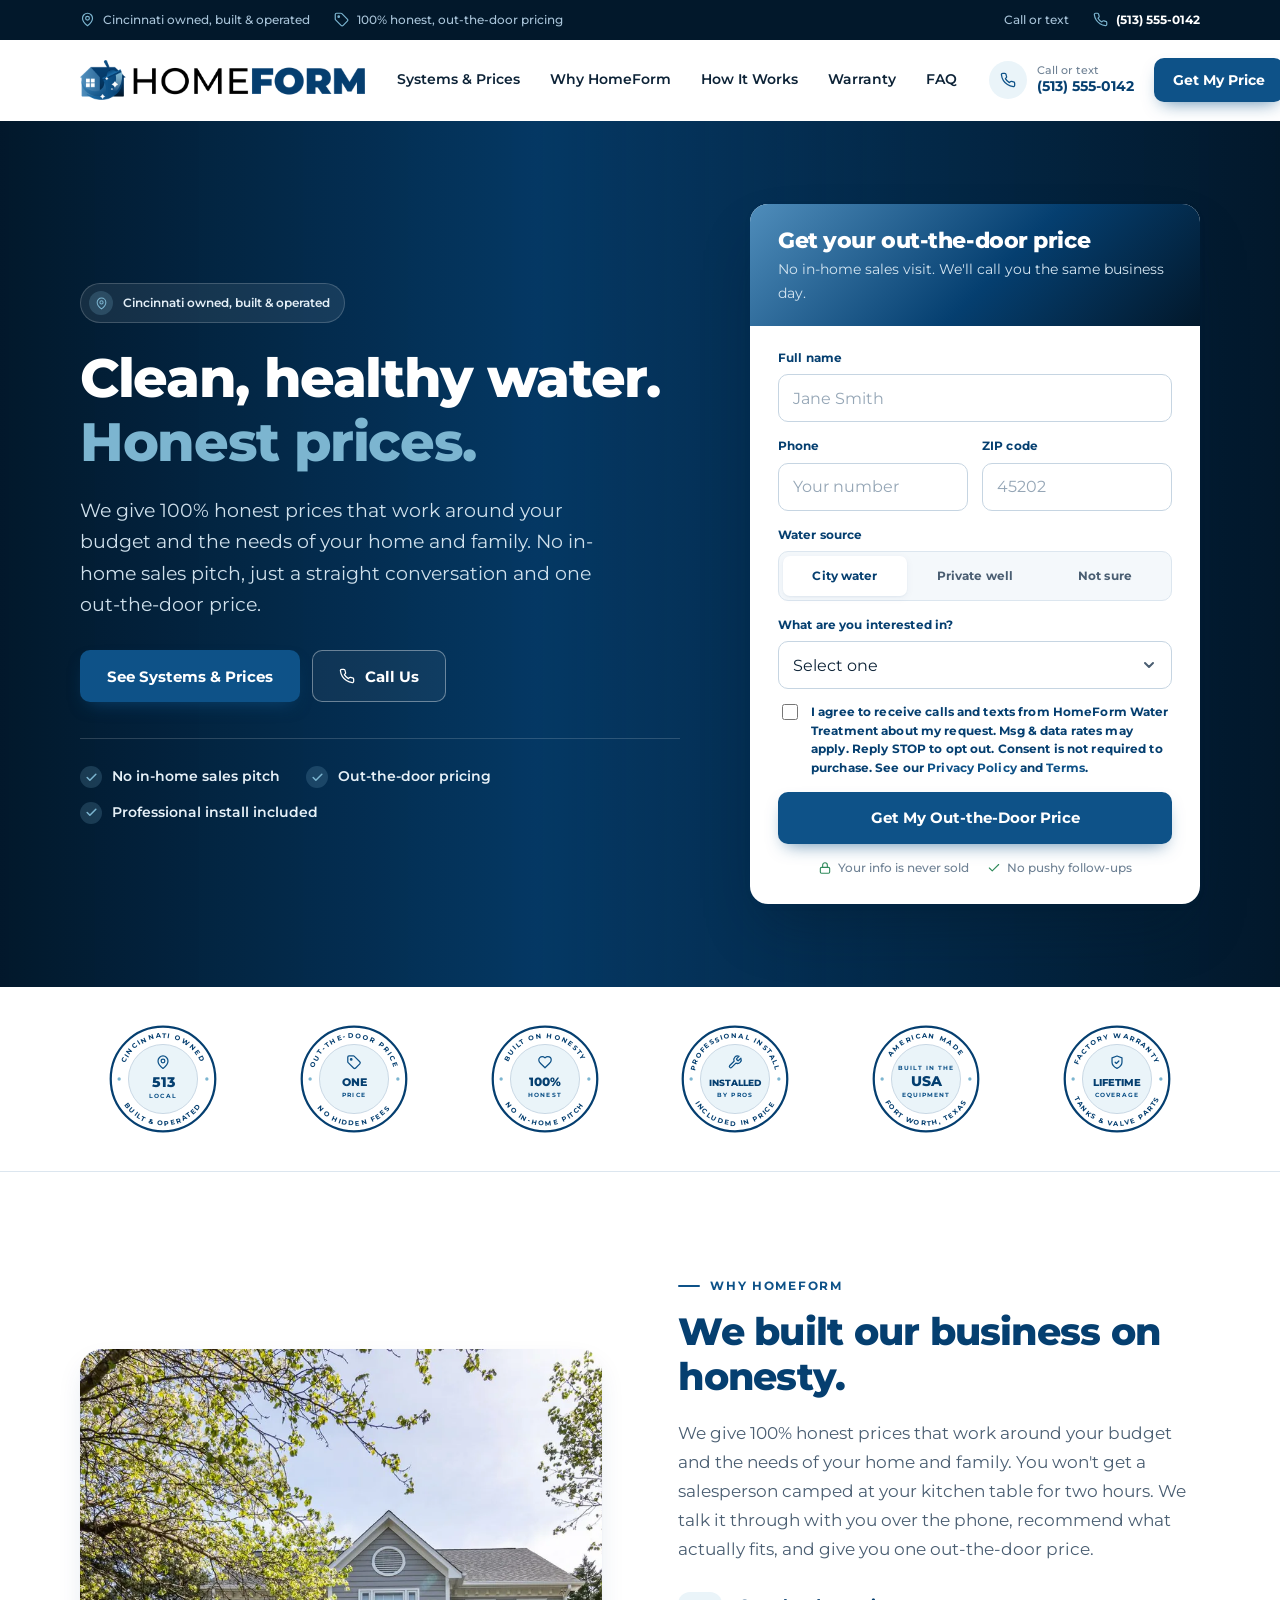
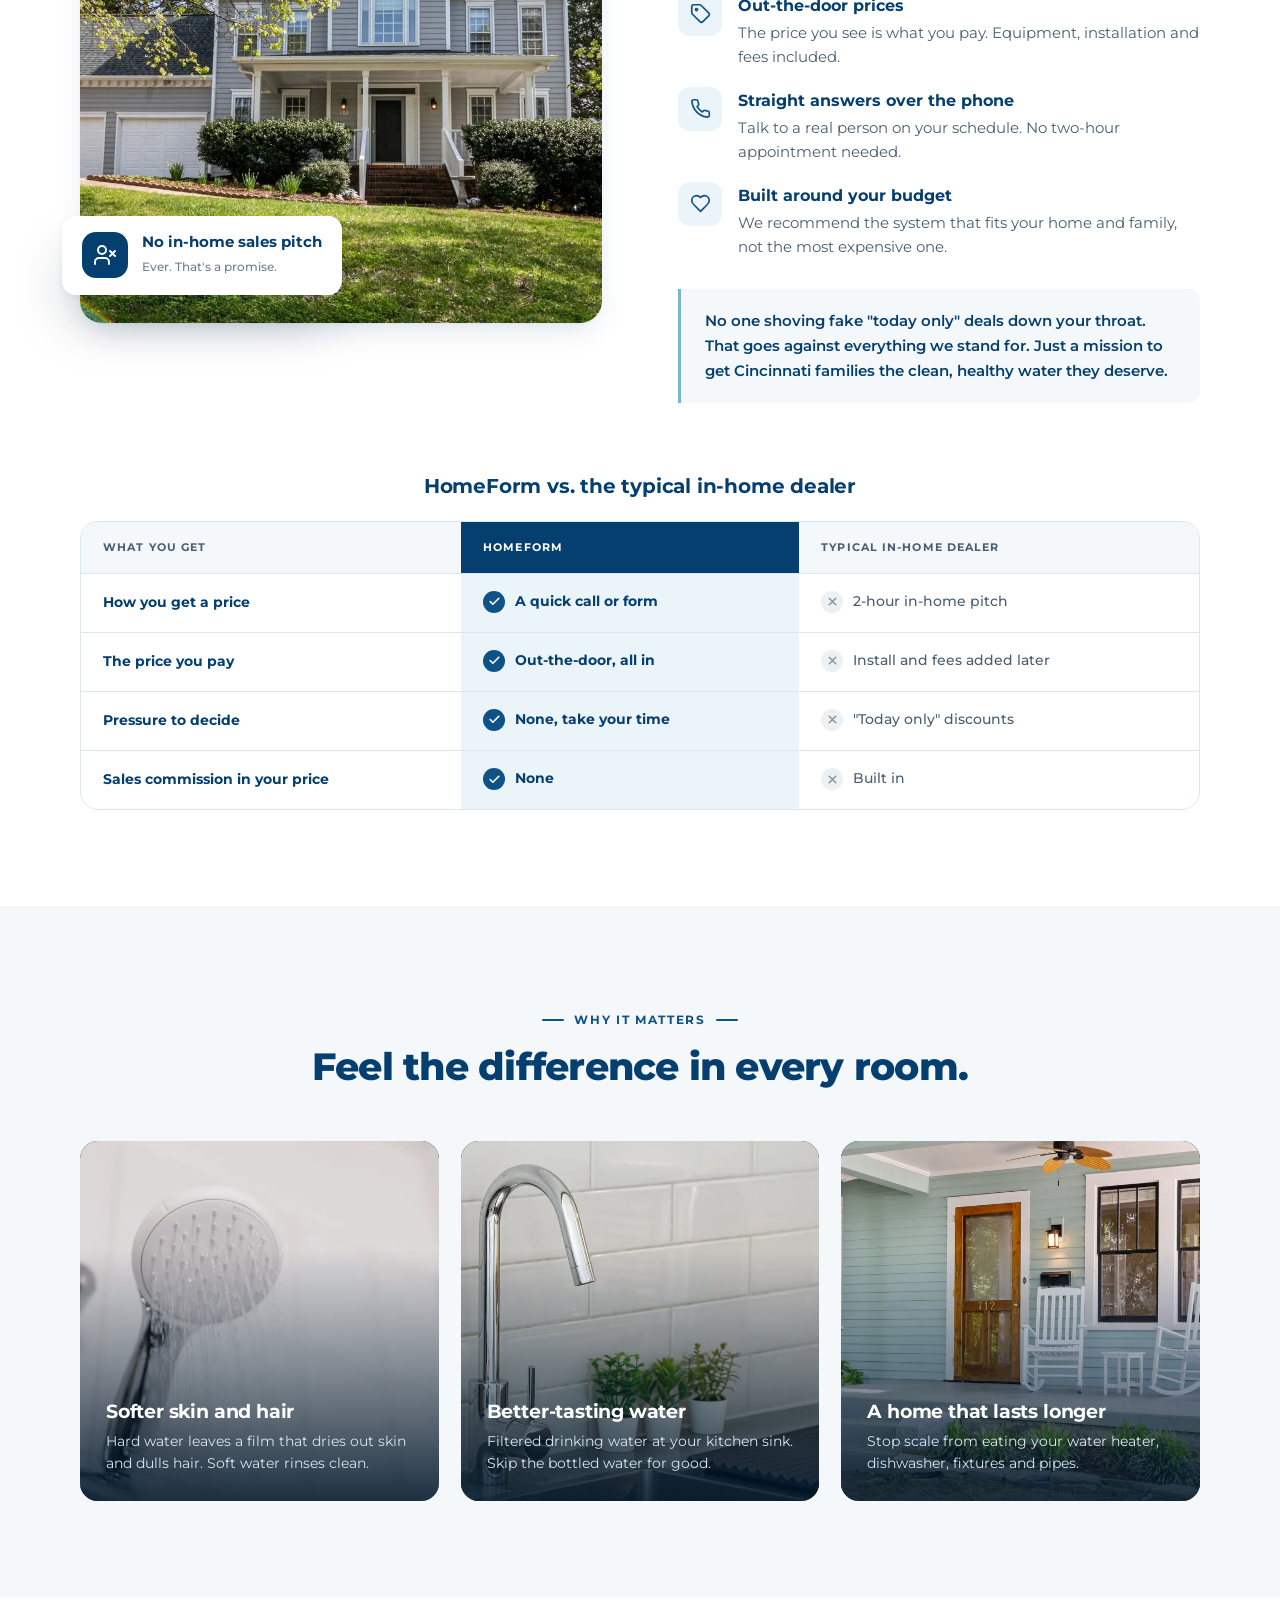
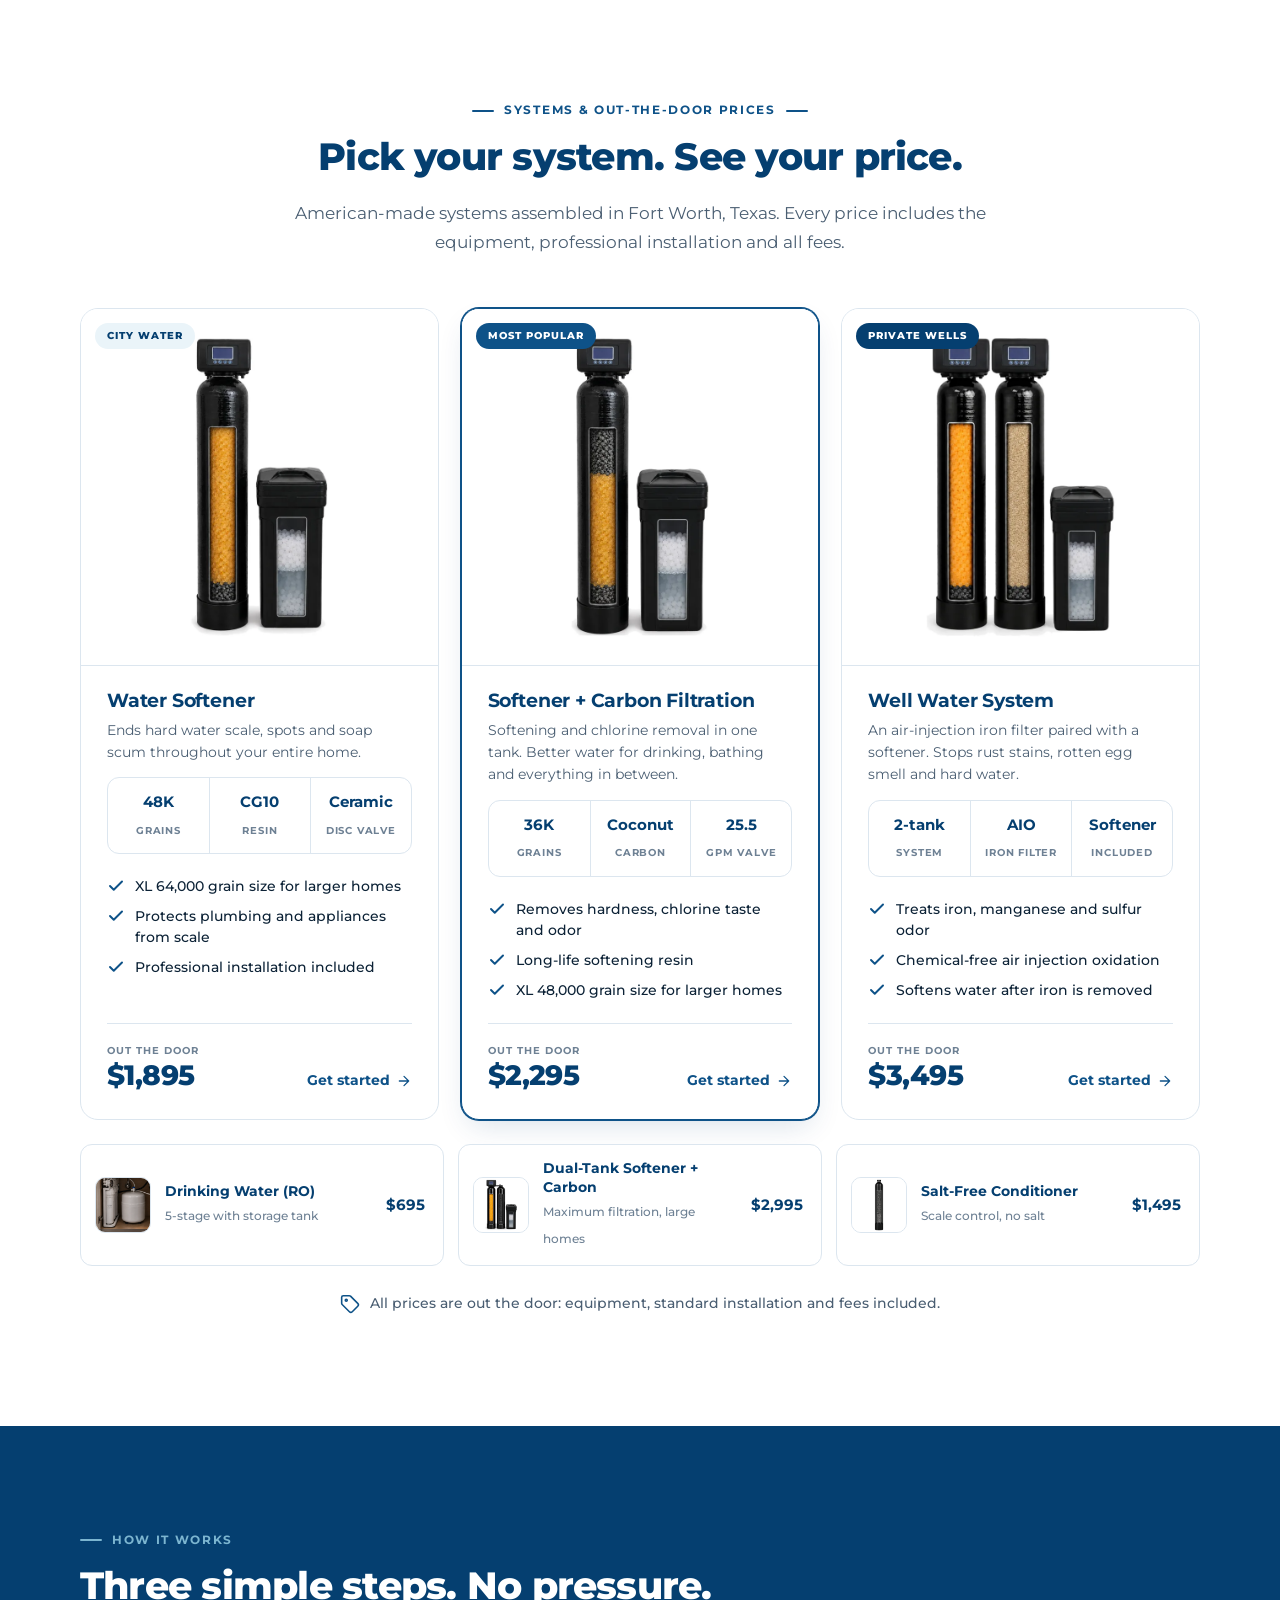
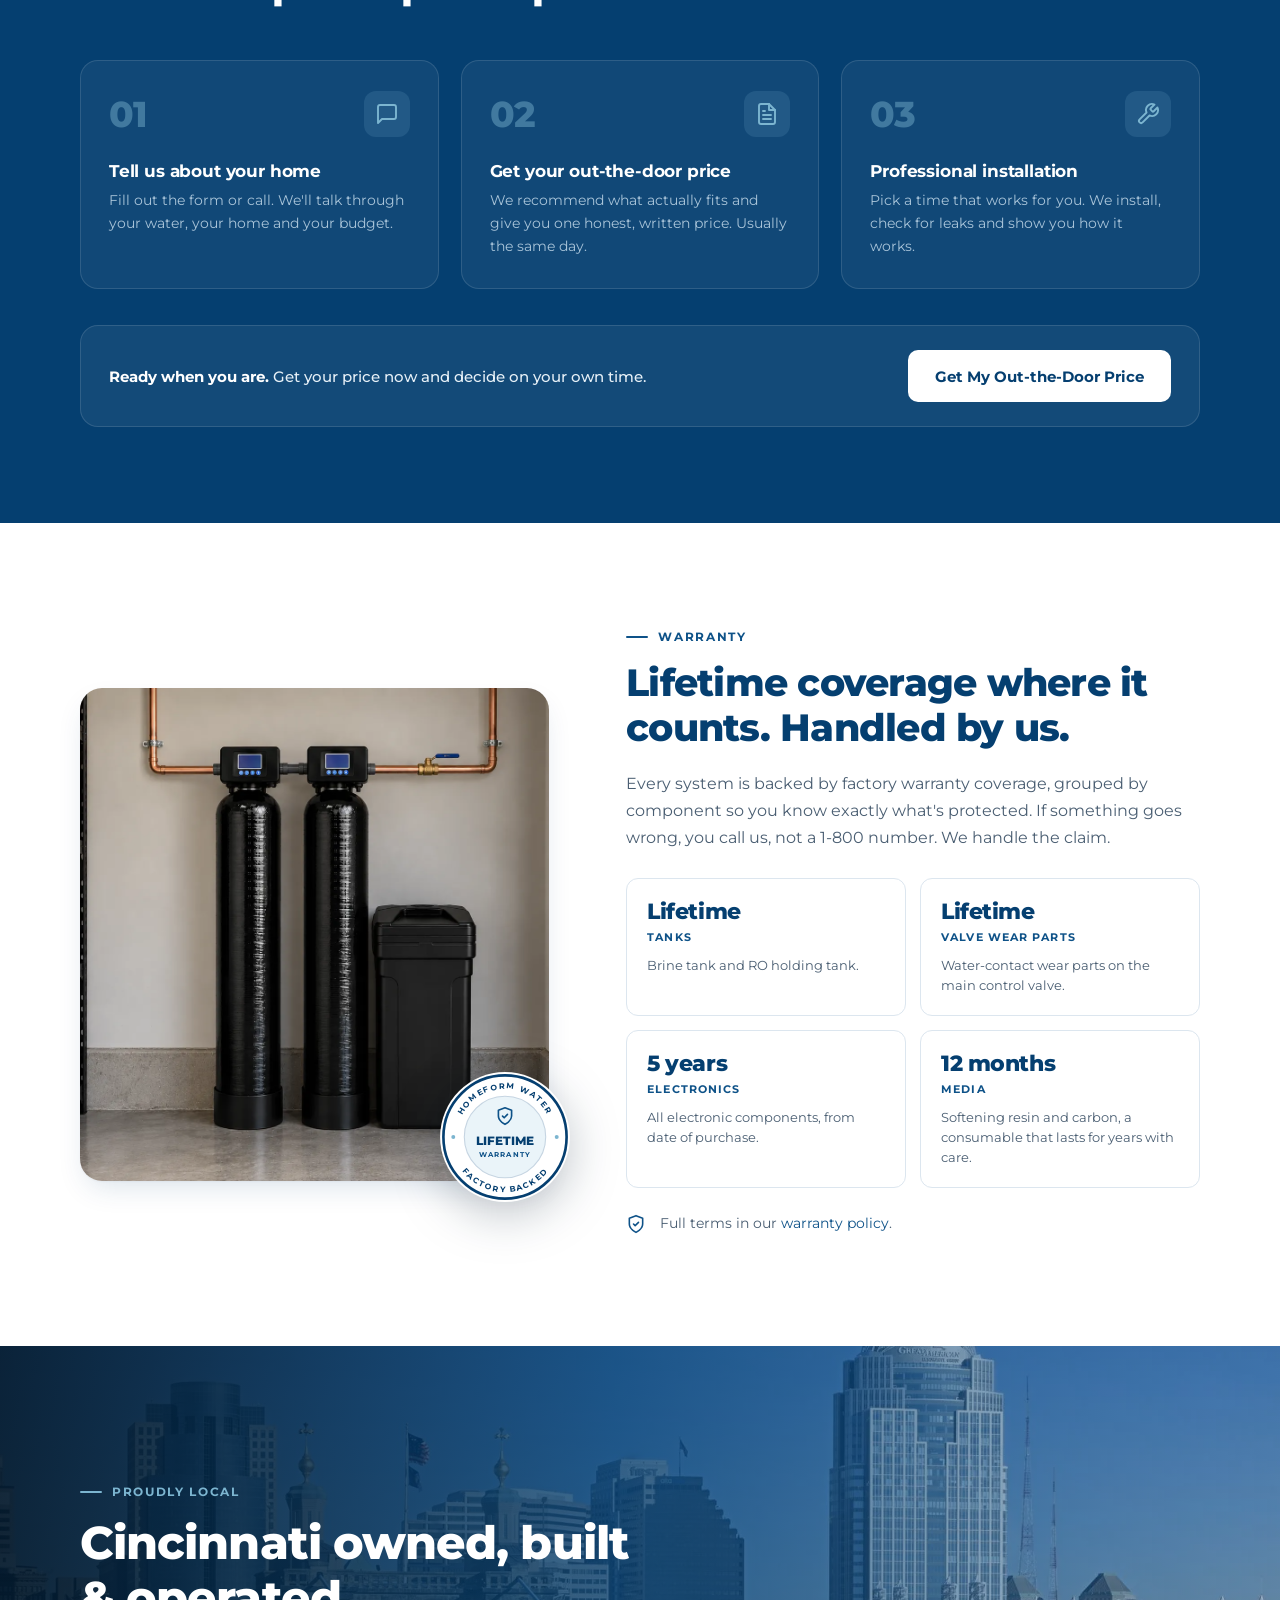
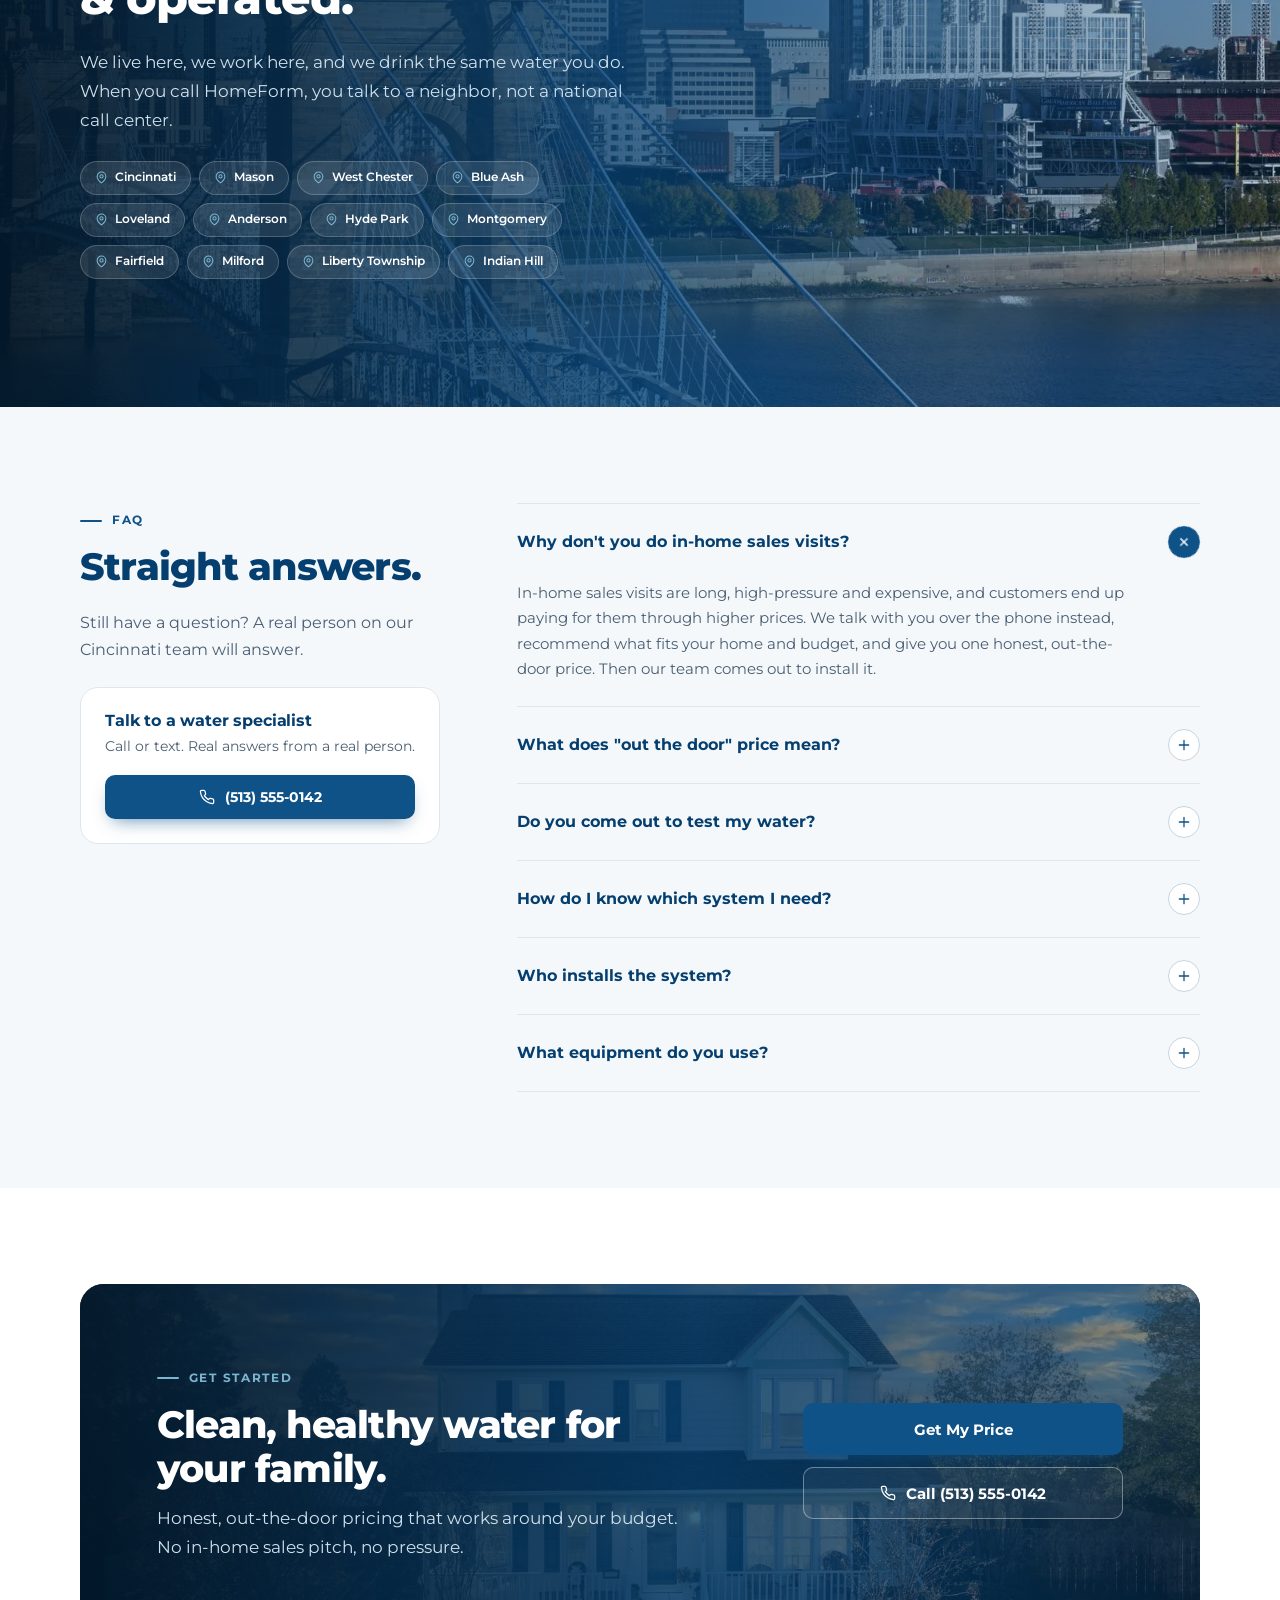
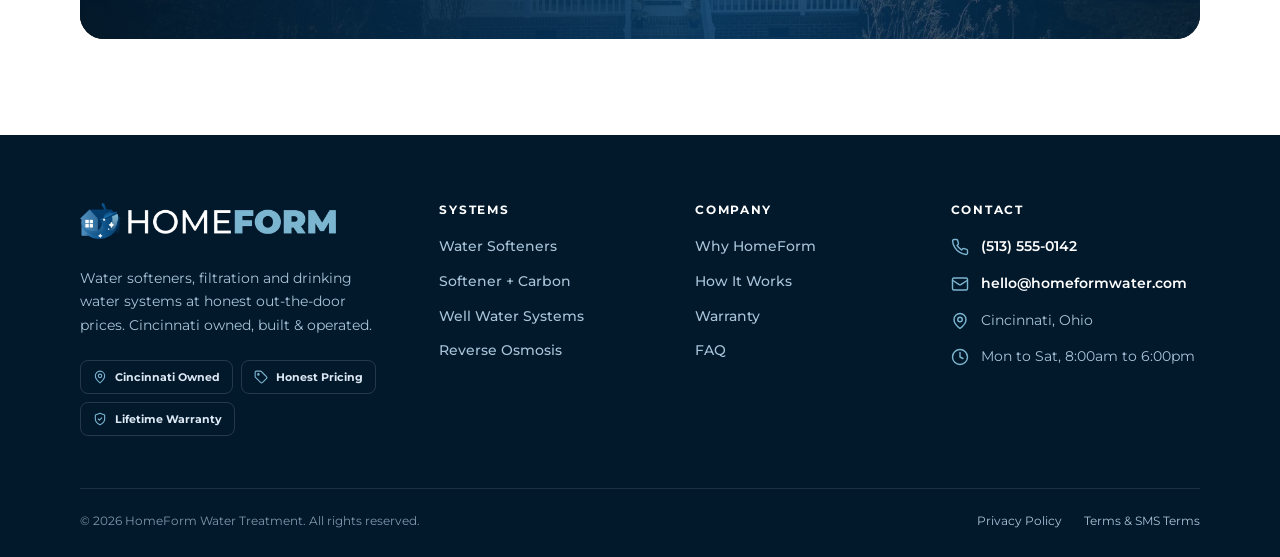
==== commit 662d8c15: "Use confirmed softener specs: 48K grain, CG10 resin, XL 64K Co-Authored-By: Claude Opus 5.5 <noreply" ====
--- a/index.html
+++ b/index.html
@@ -338,12 +338,12 @@
             <h3>Water Softener</h3>
             <p>Ends hard water scale, spots and soap scum throughout your entire home.</p>
             <div class="spec-row">
+              <div><strong>48K</strong><span>Grains</span></div>
+              <div><strong>CG10</strong><span>Resin</span></div>
               <div><strong>Ceramic</strong><span>Disc valve</span></div>
-              <div><strong>72-hr</strong><span>Memory</span></div>
-              <div><strong>Bypass</strong><span>Included</span></div>
             </div>
             <ul class="checklist">
-              <li><svg class="icon"><use href="#i-check"/></svg>Programmable valve built for long life</li>
+              <li><svg class="icon"><use href="#i-check"/></svg>XL 64,000 grain size for larger homes</li>
               <li><svg class="icon"><use href="#i-check"/></svg>Protects plumbing and appliances from scale</li>
               <li><svg class="icon"><use href="#i-check"/></svg>Professional installation included</li>
             </ul>
